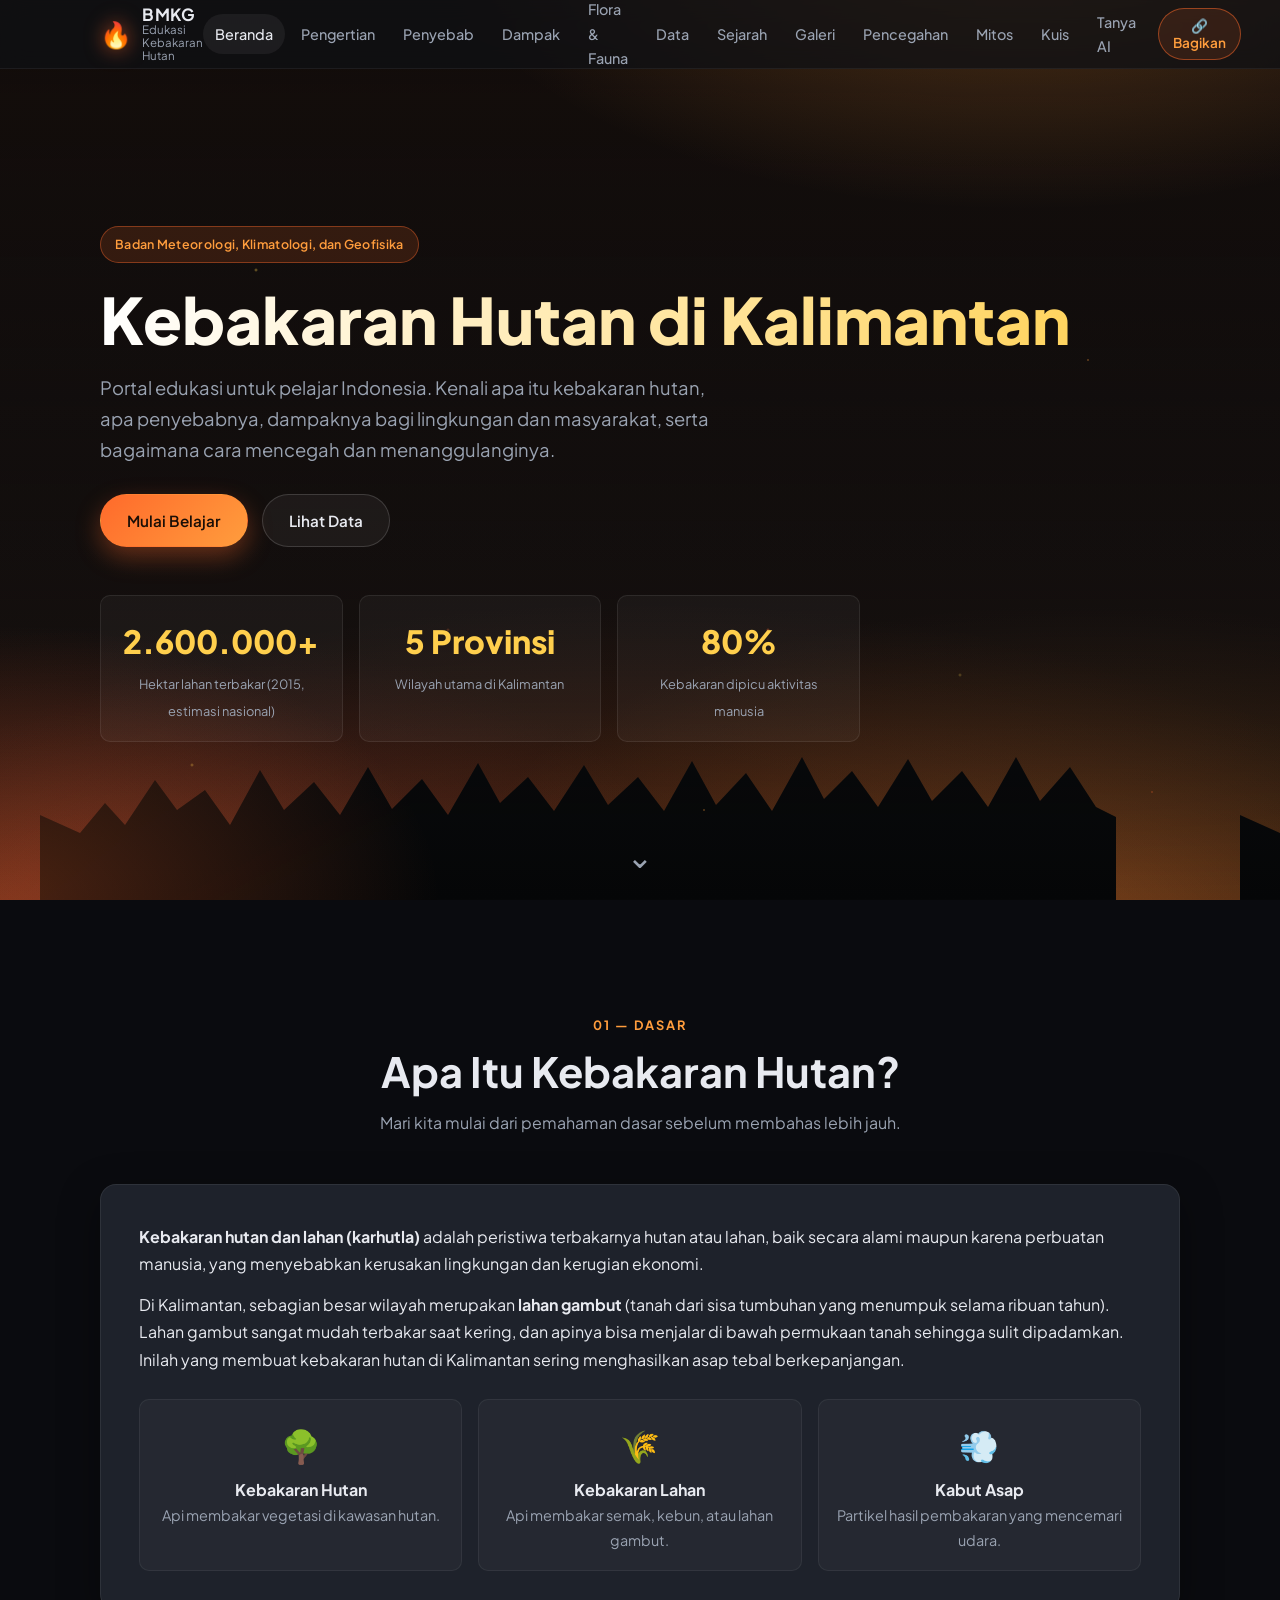
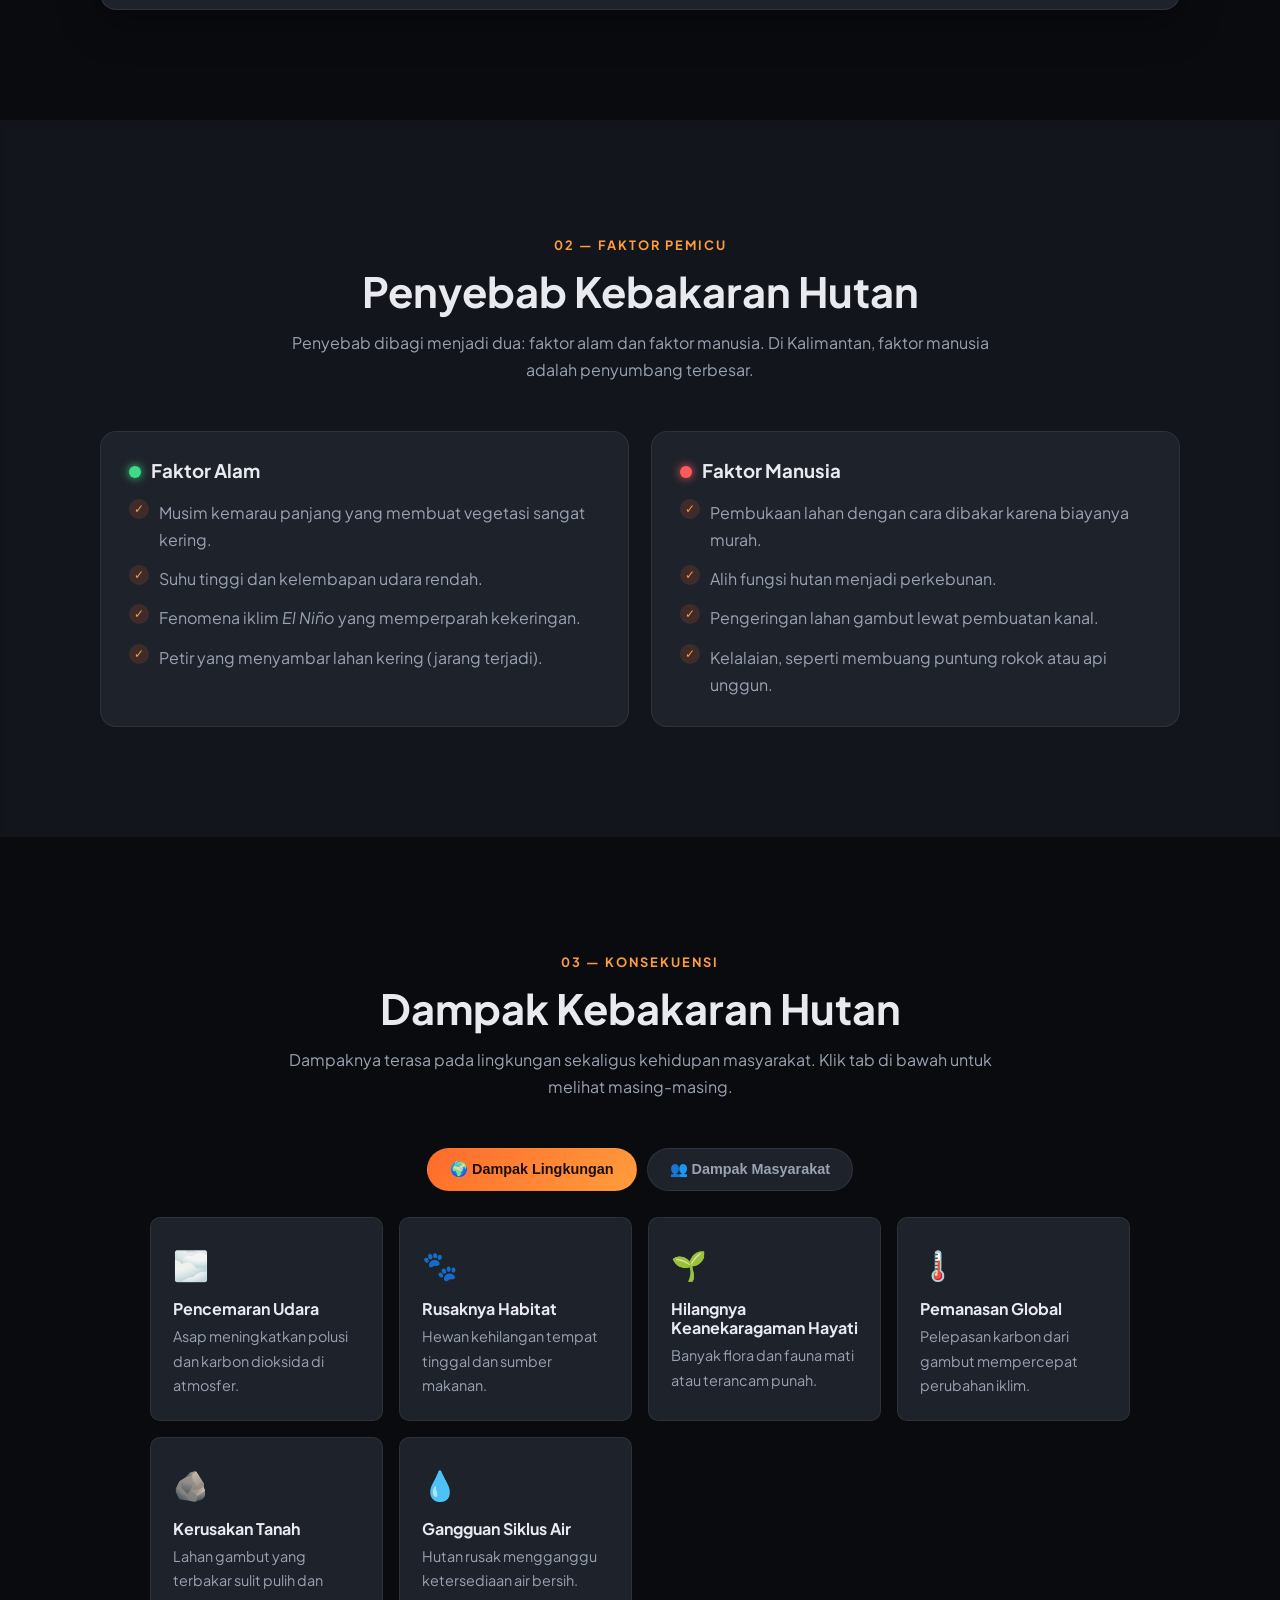
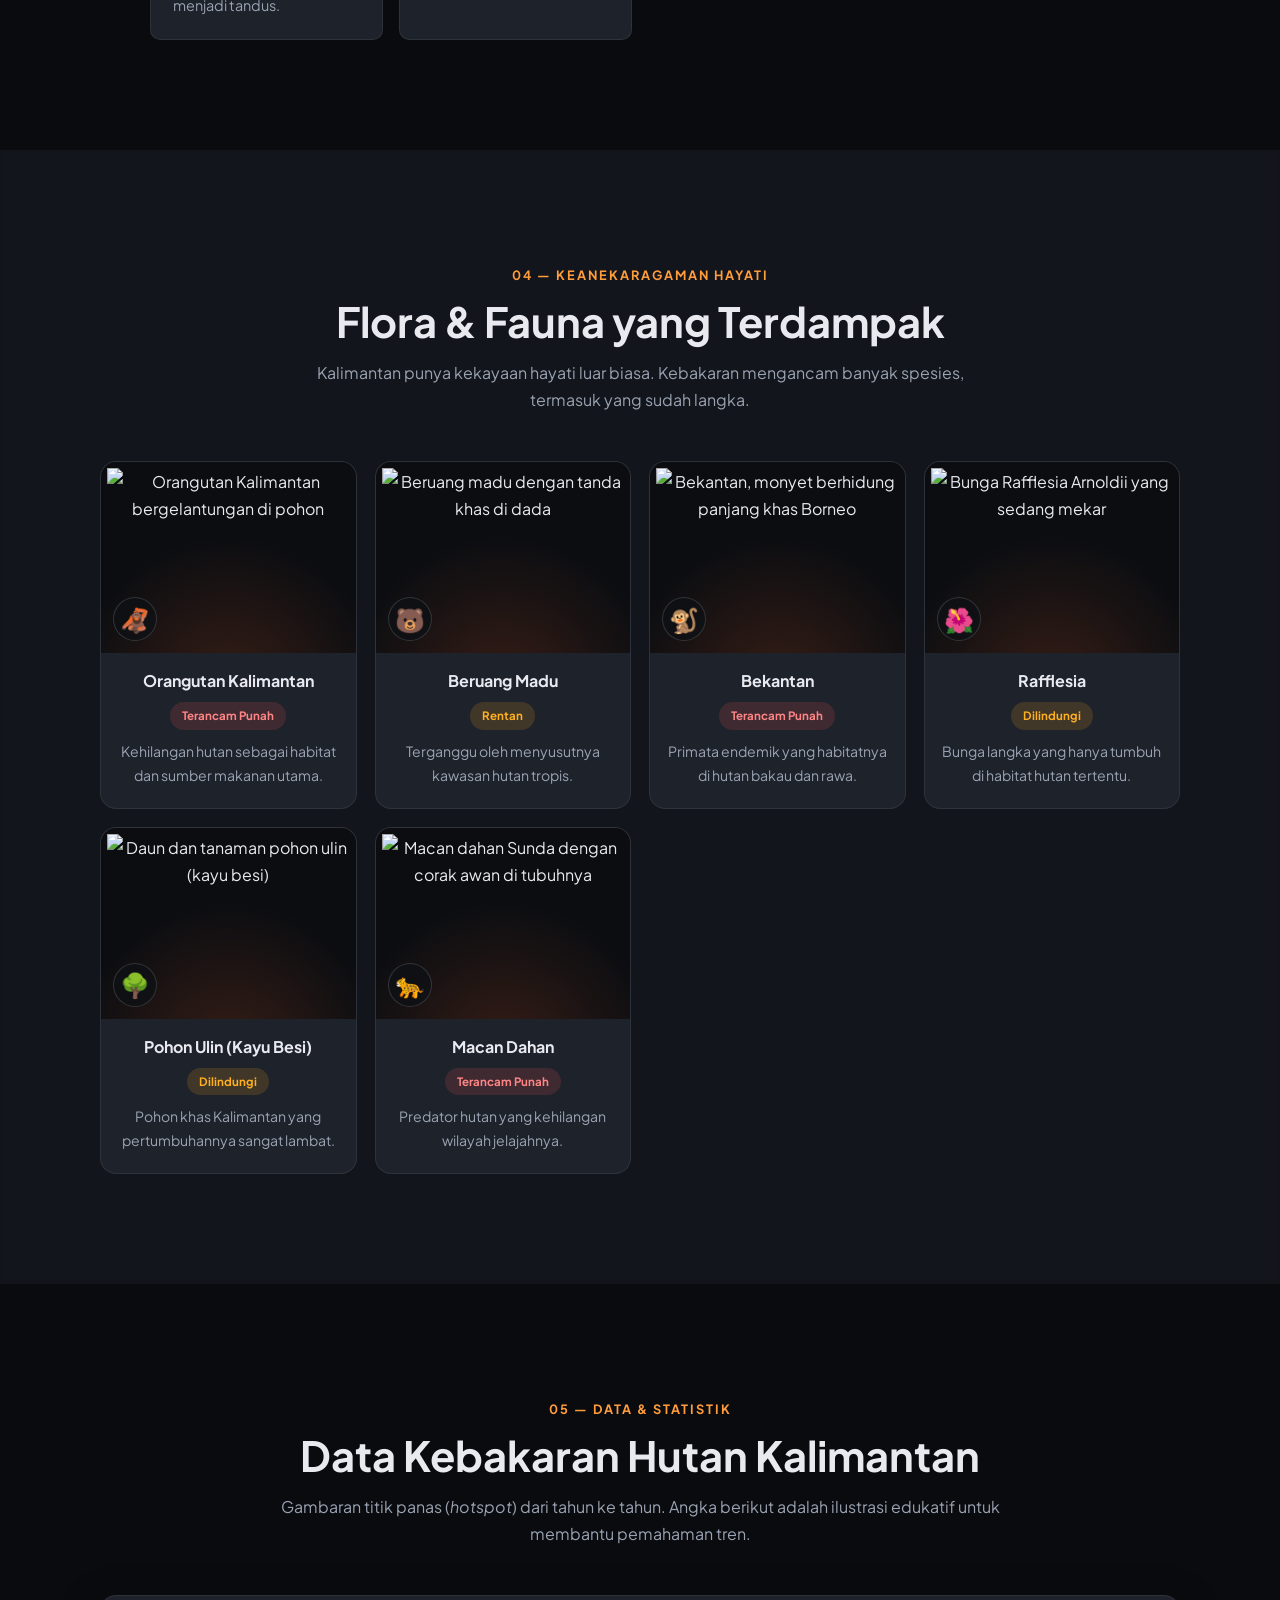
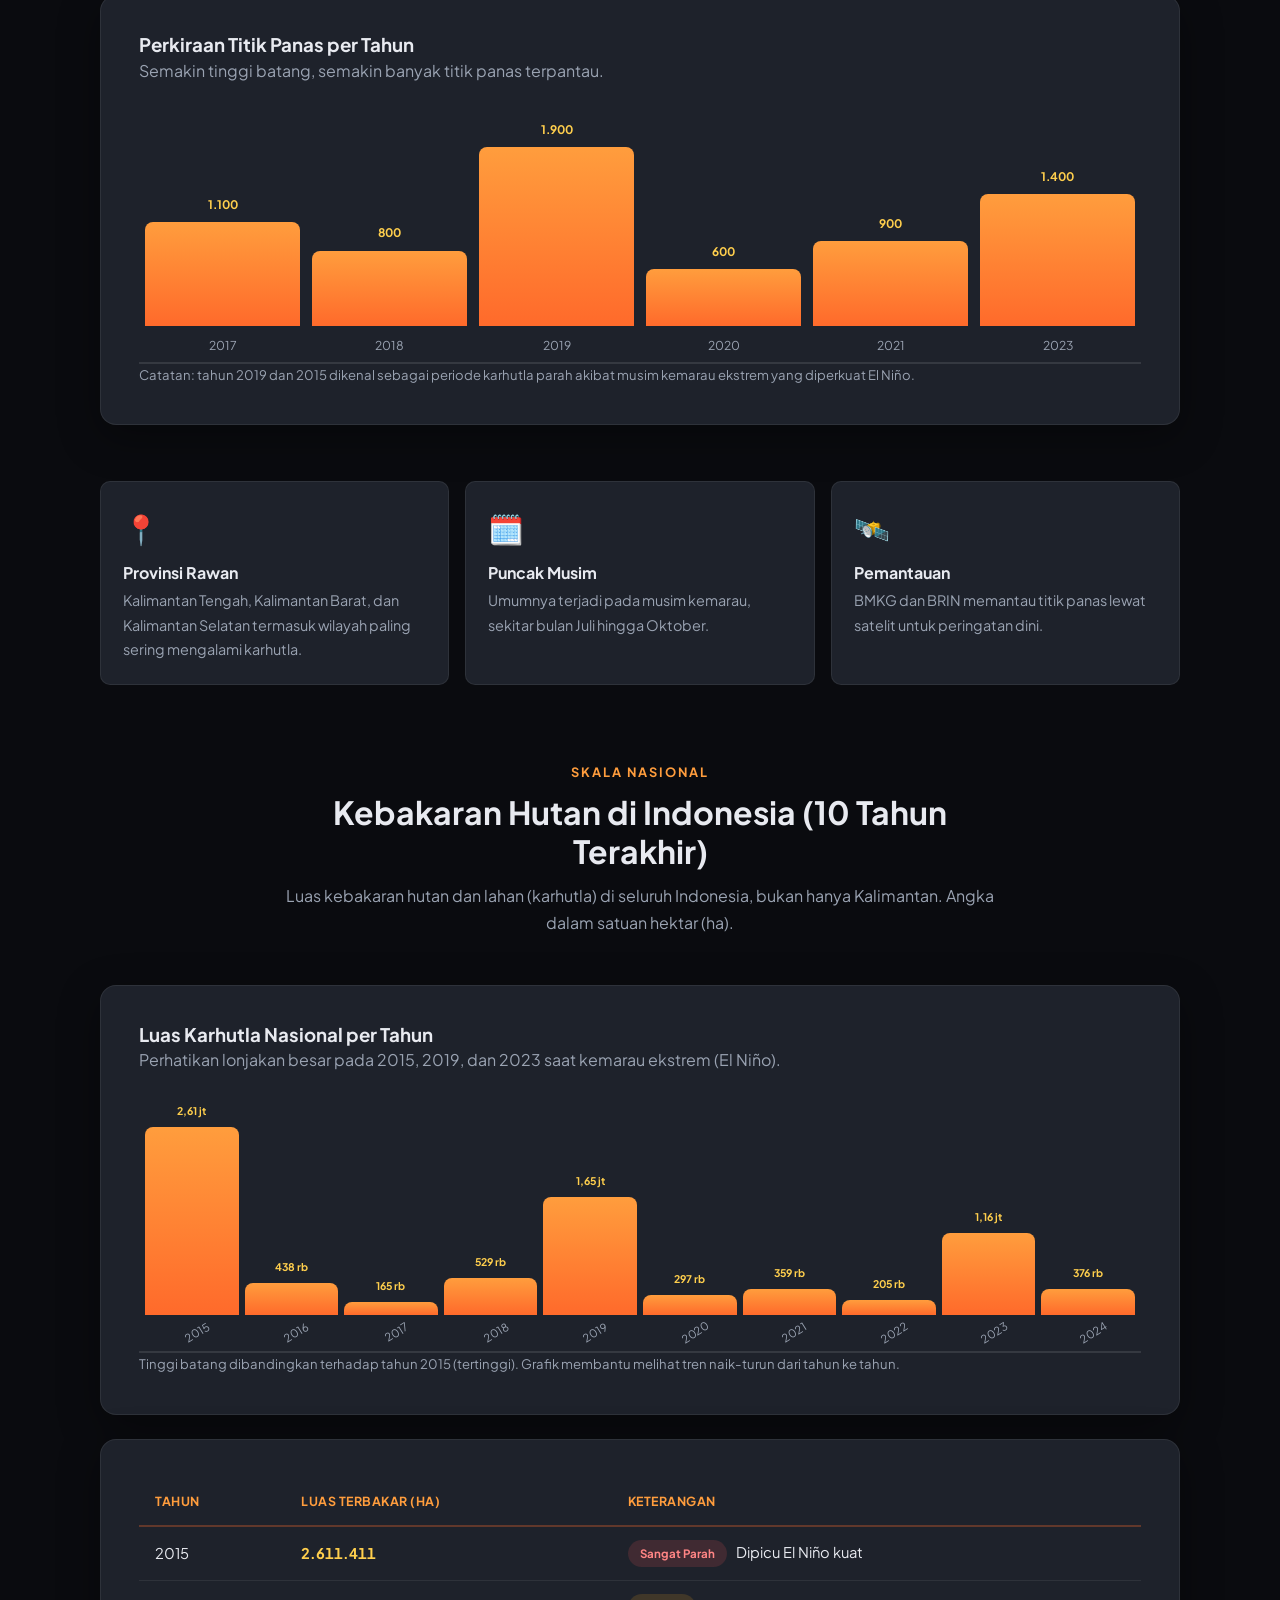
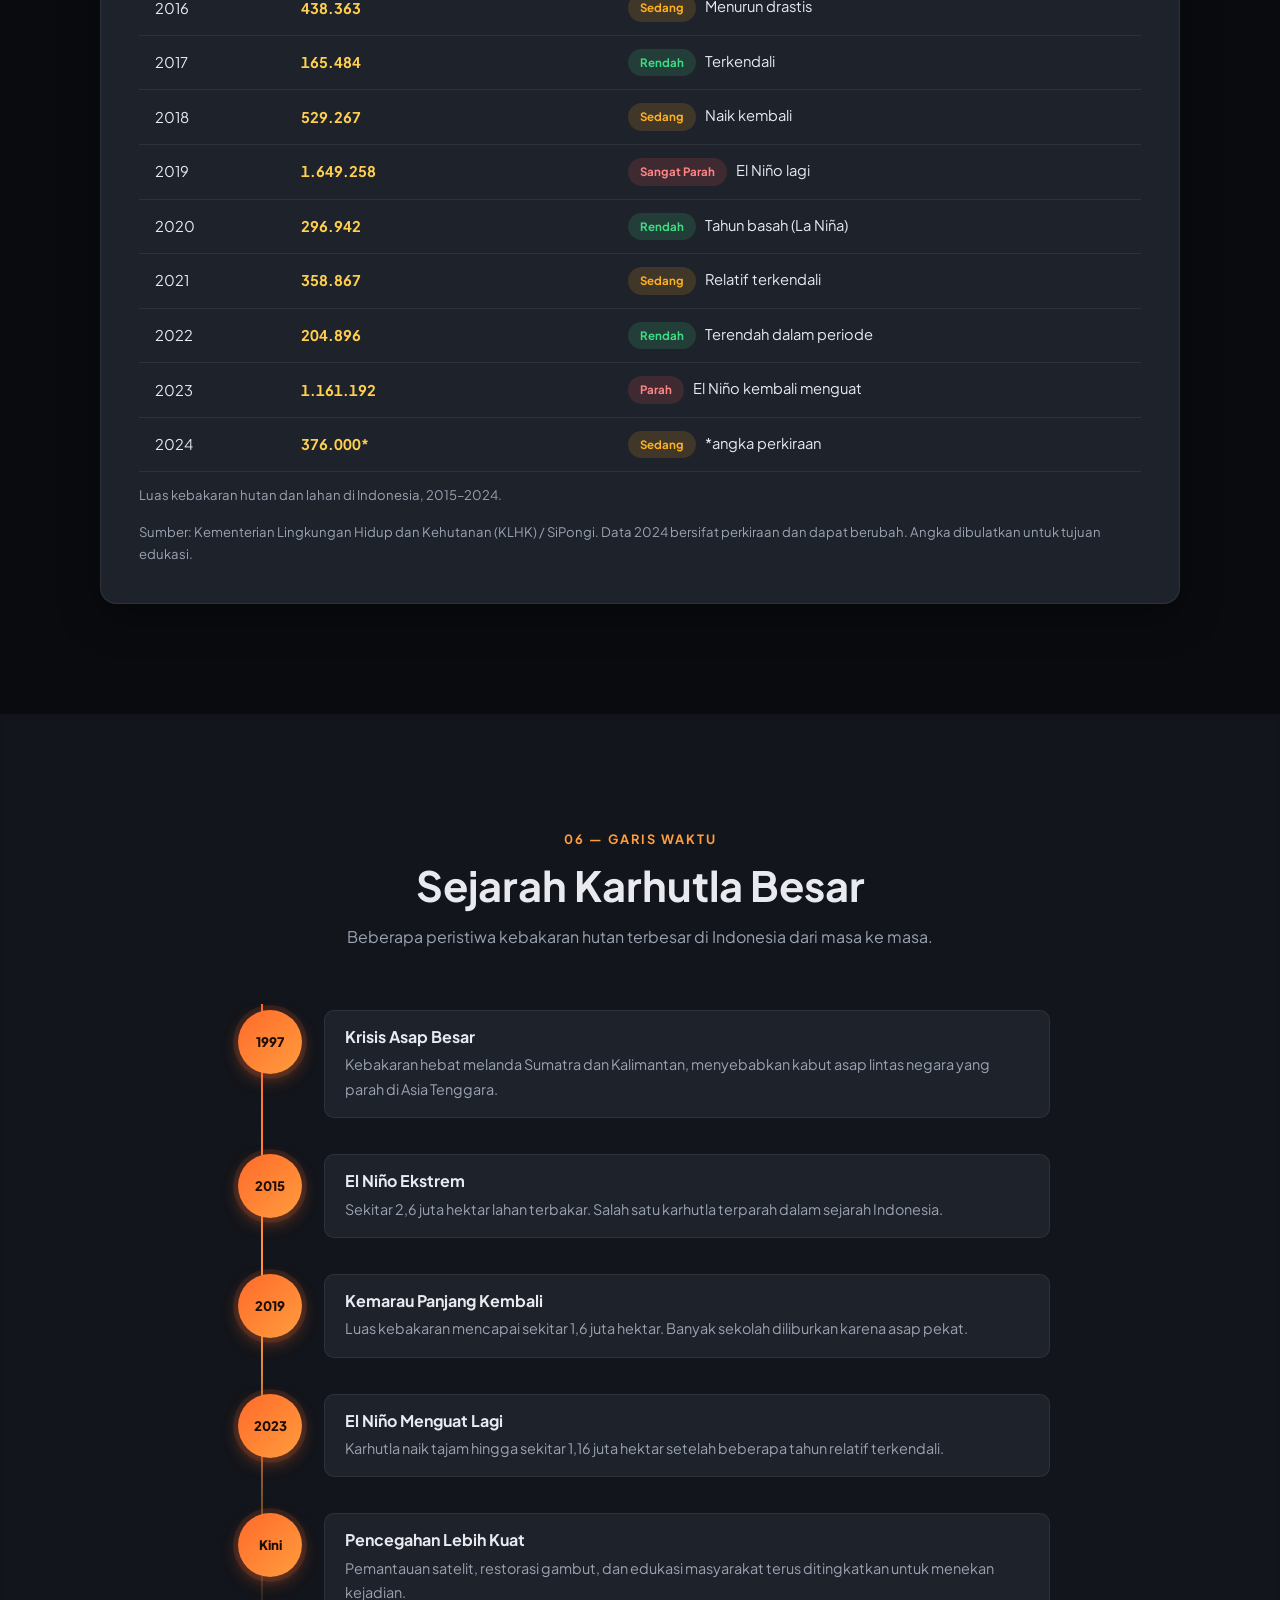
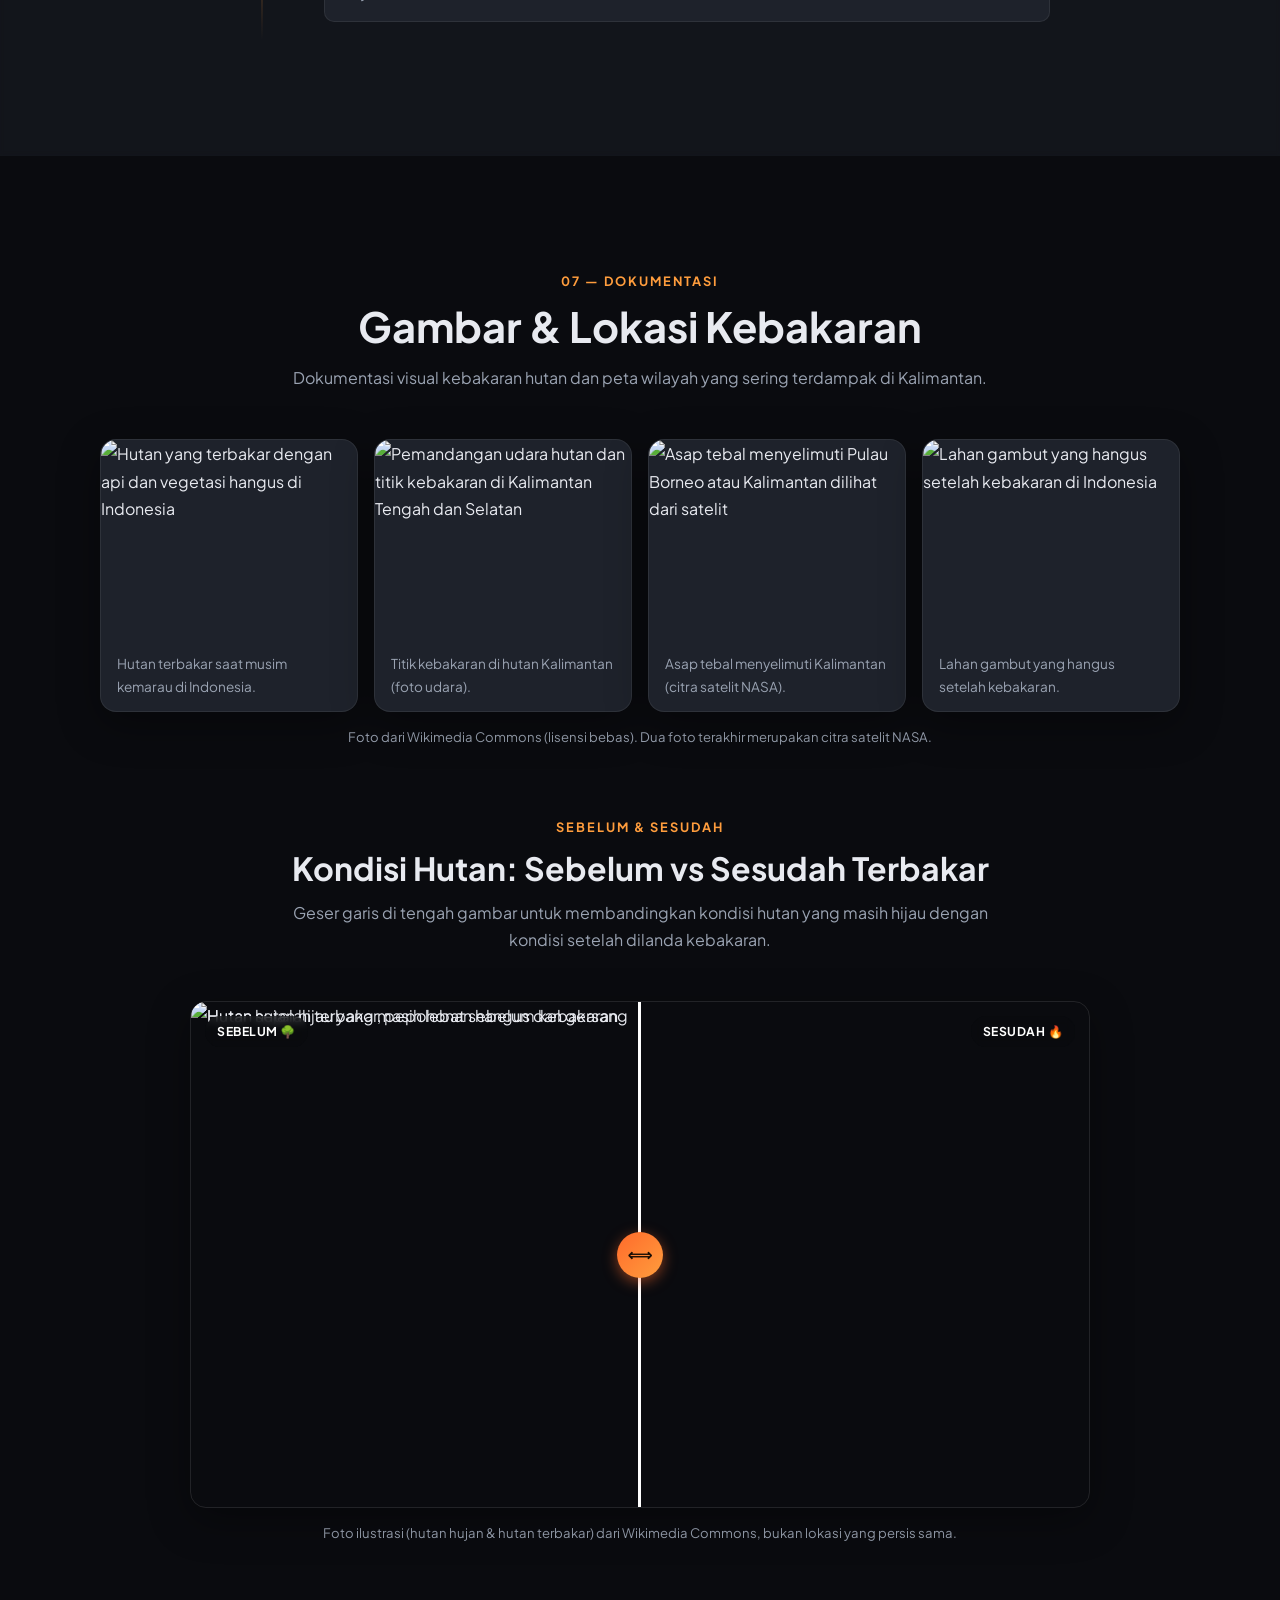
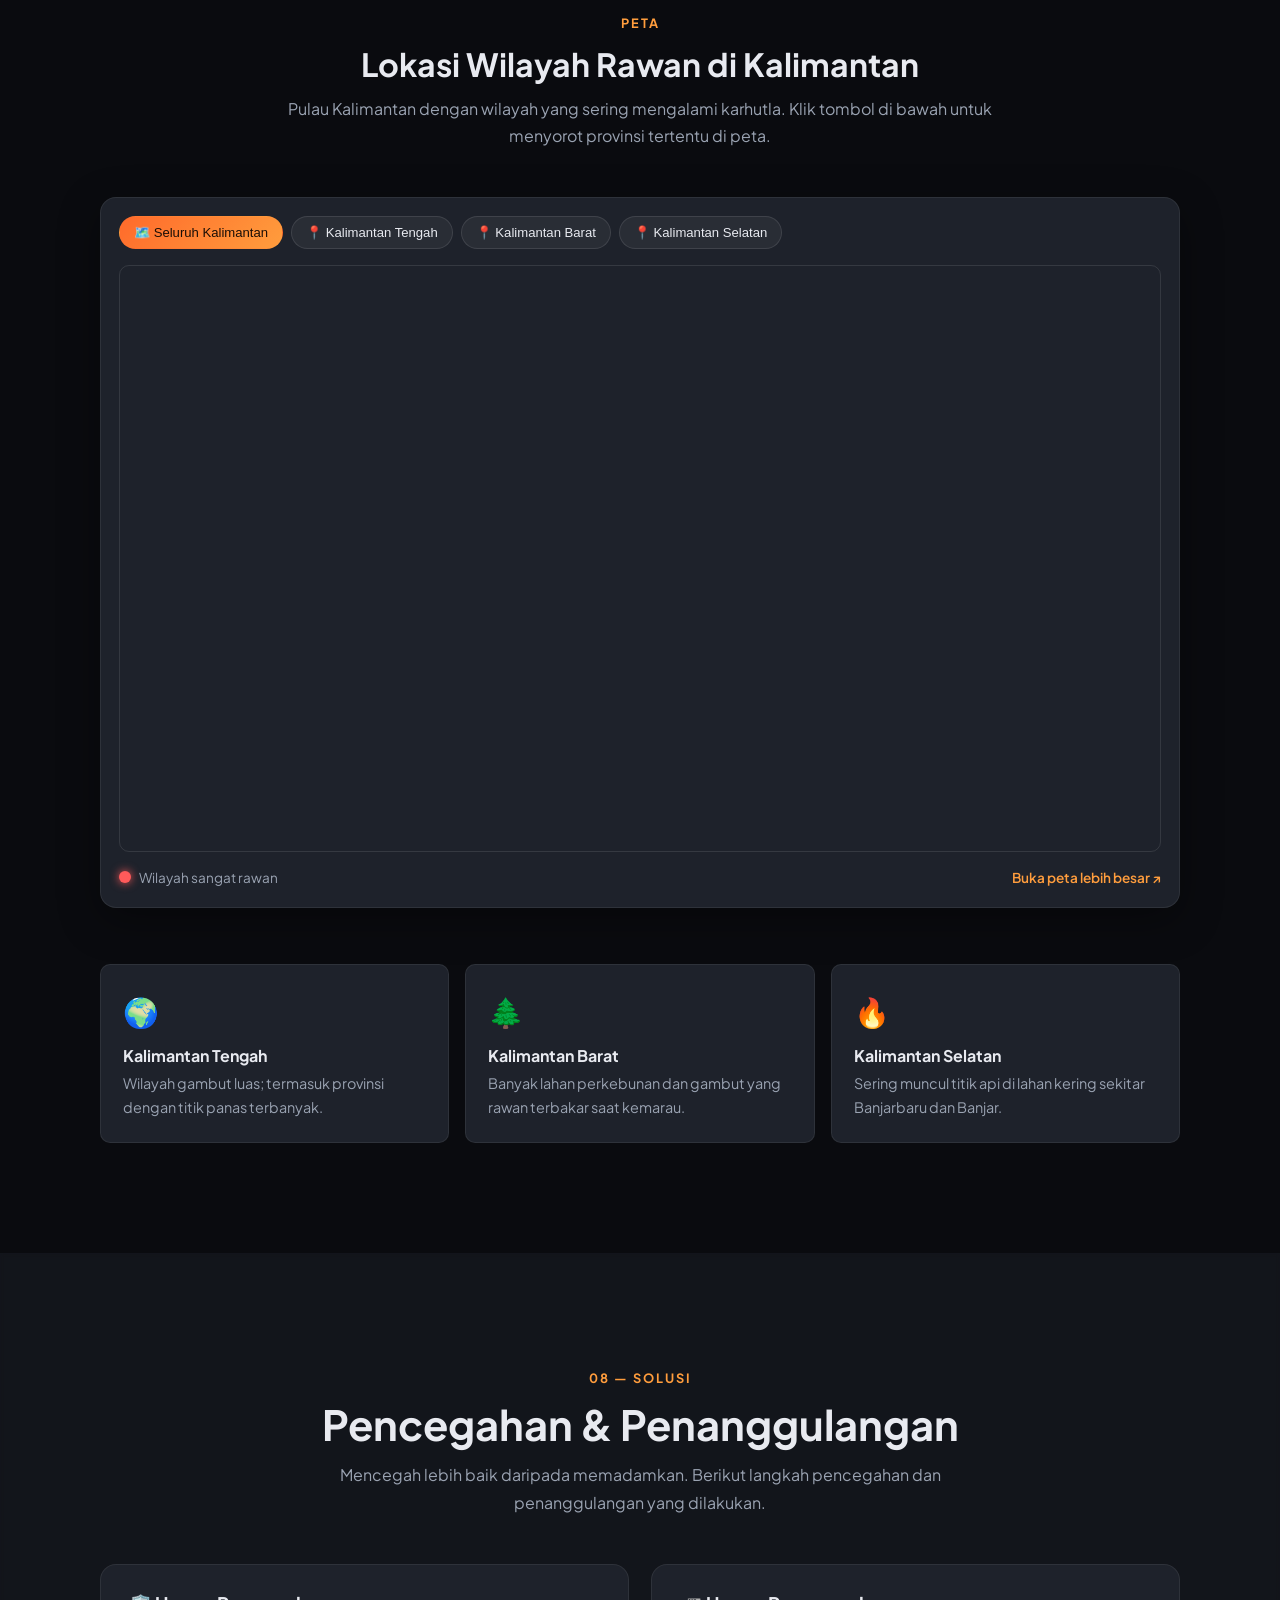
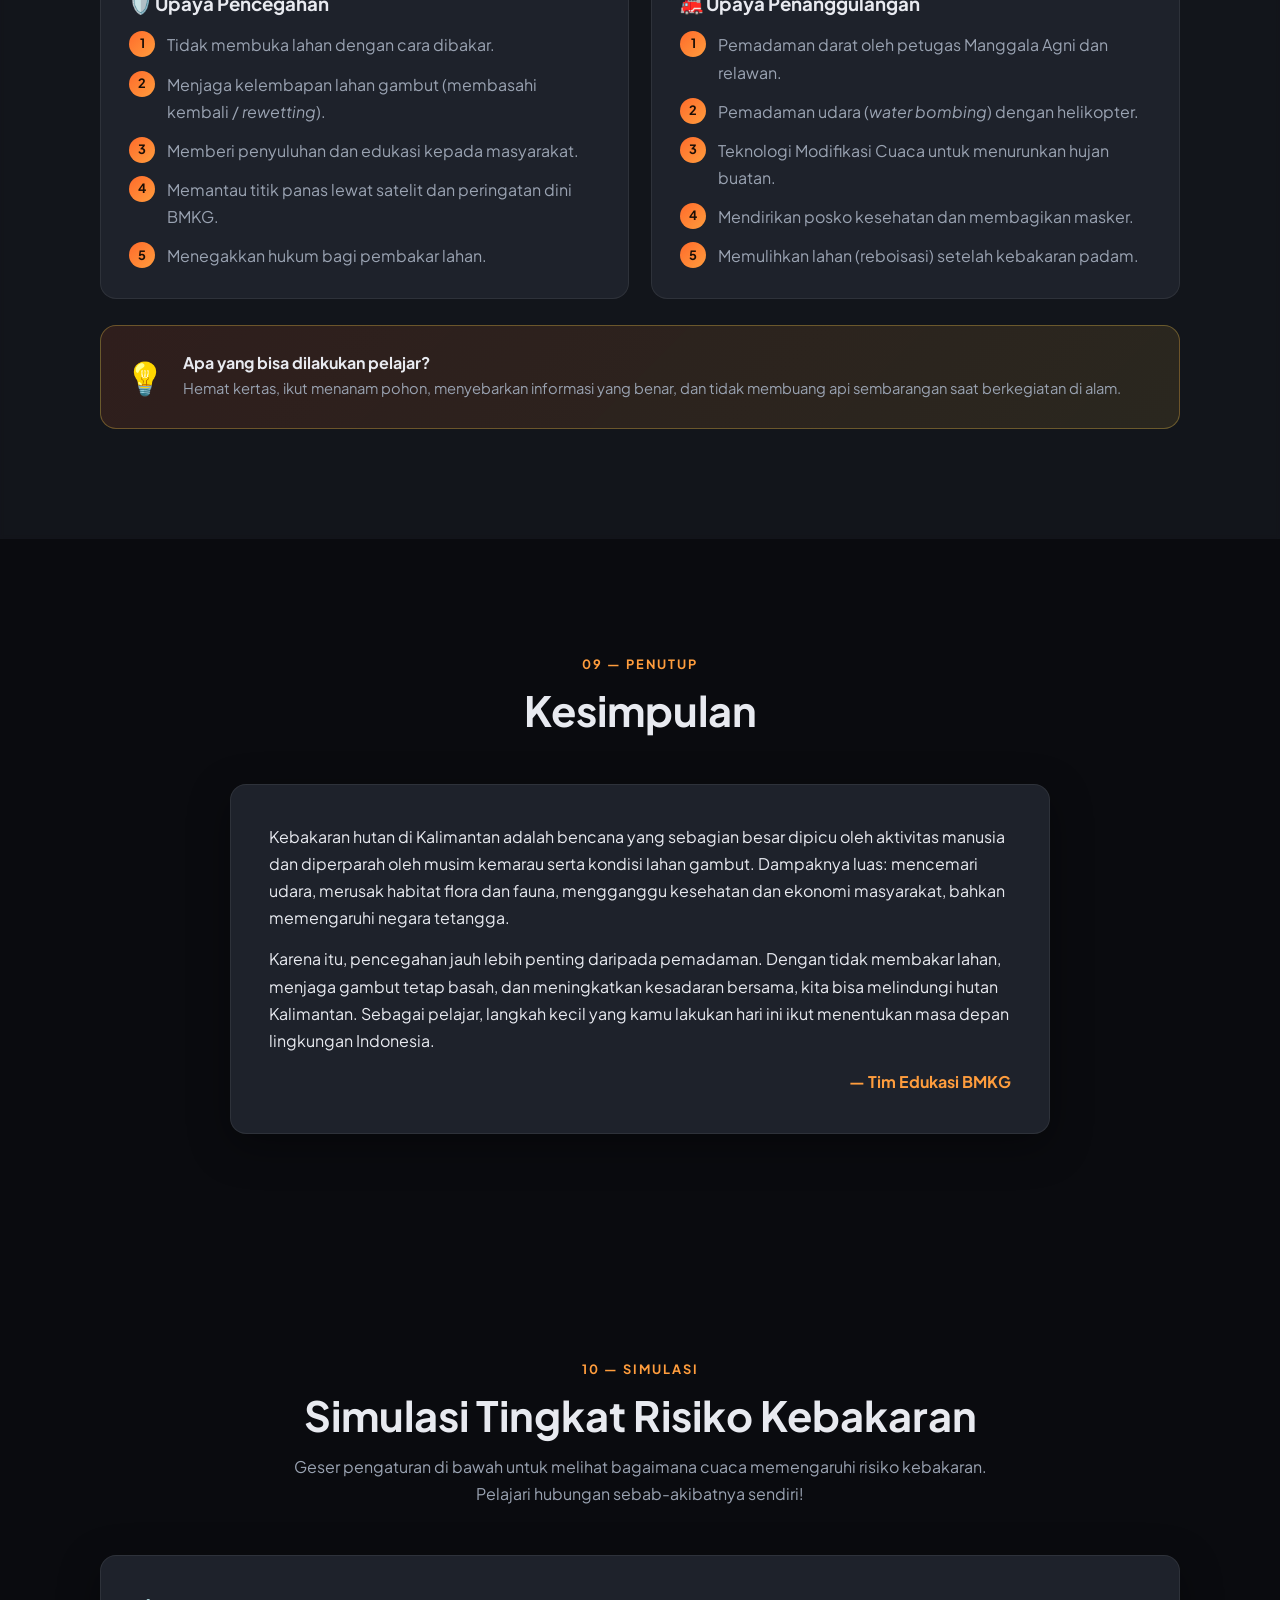
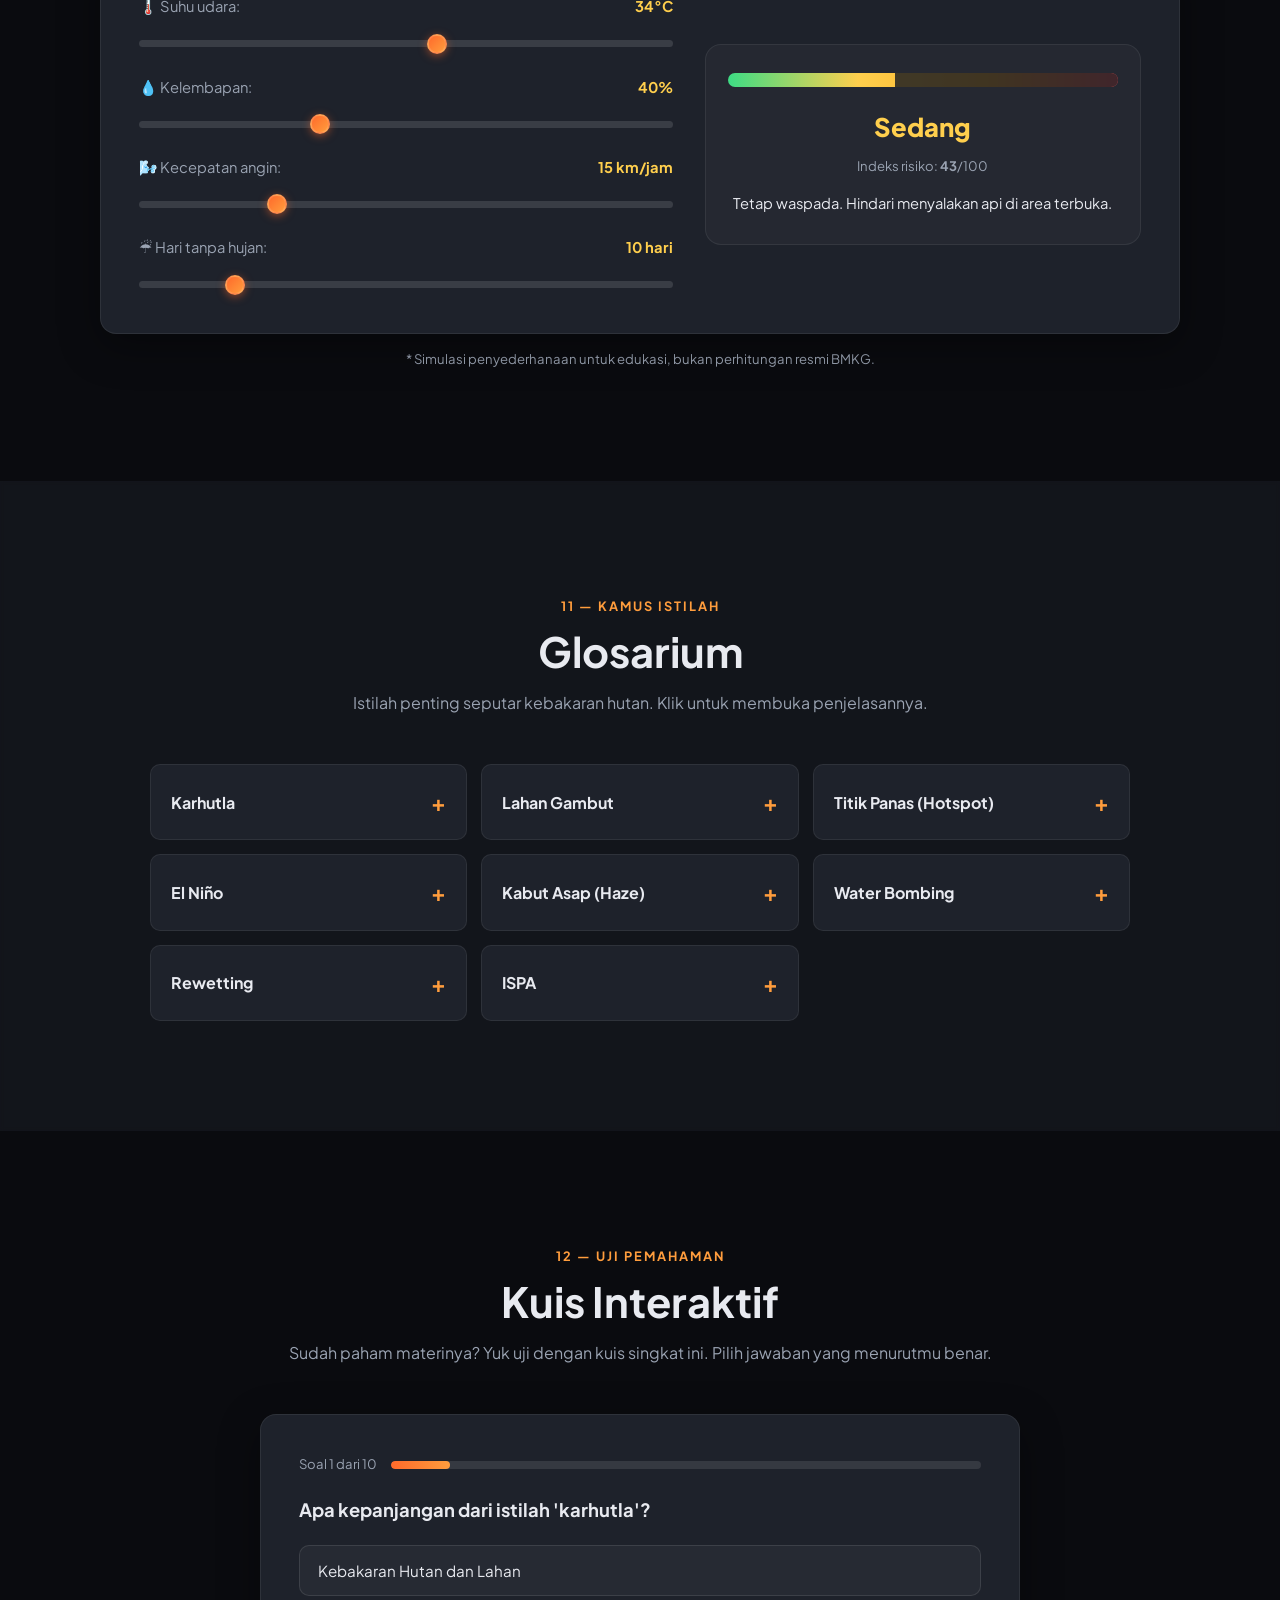
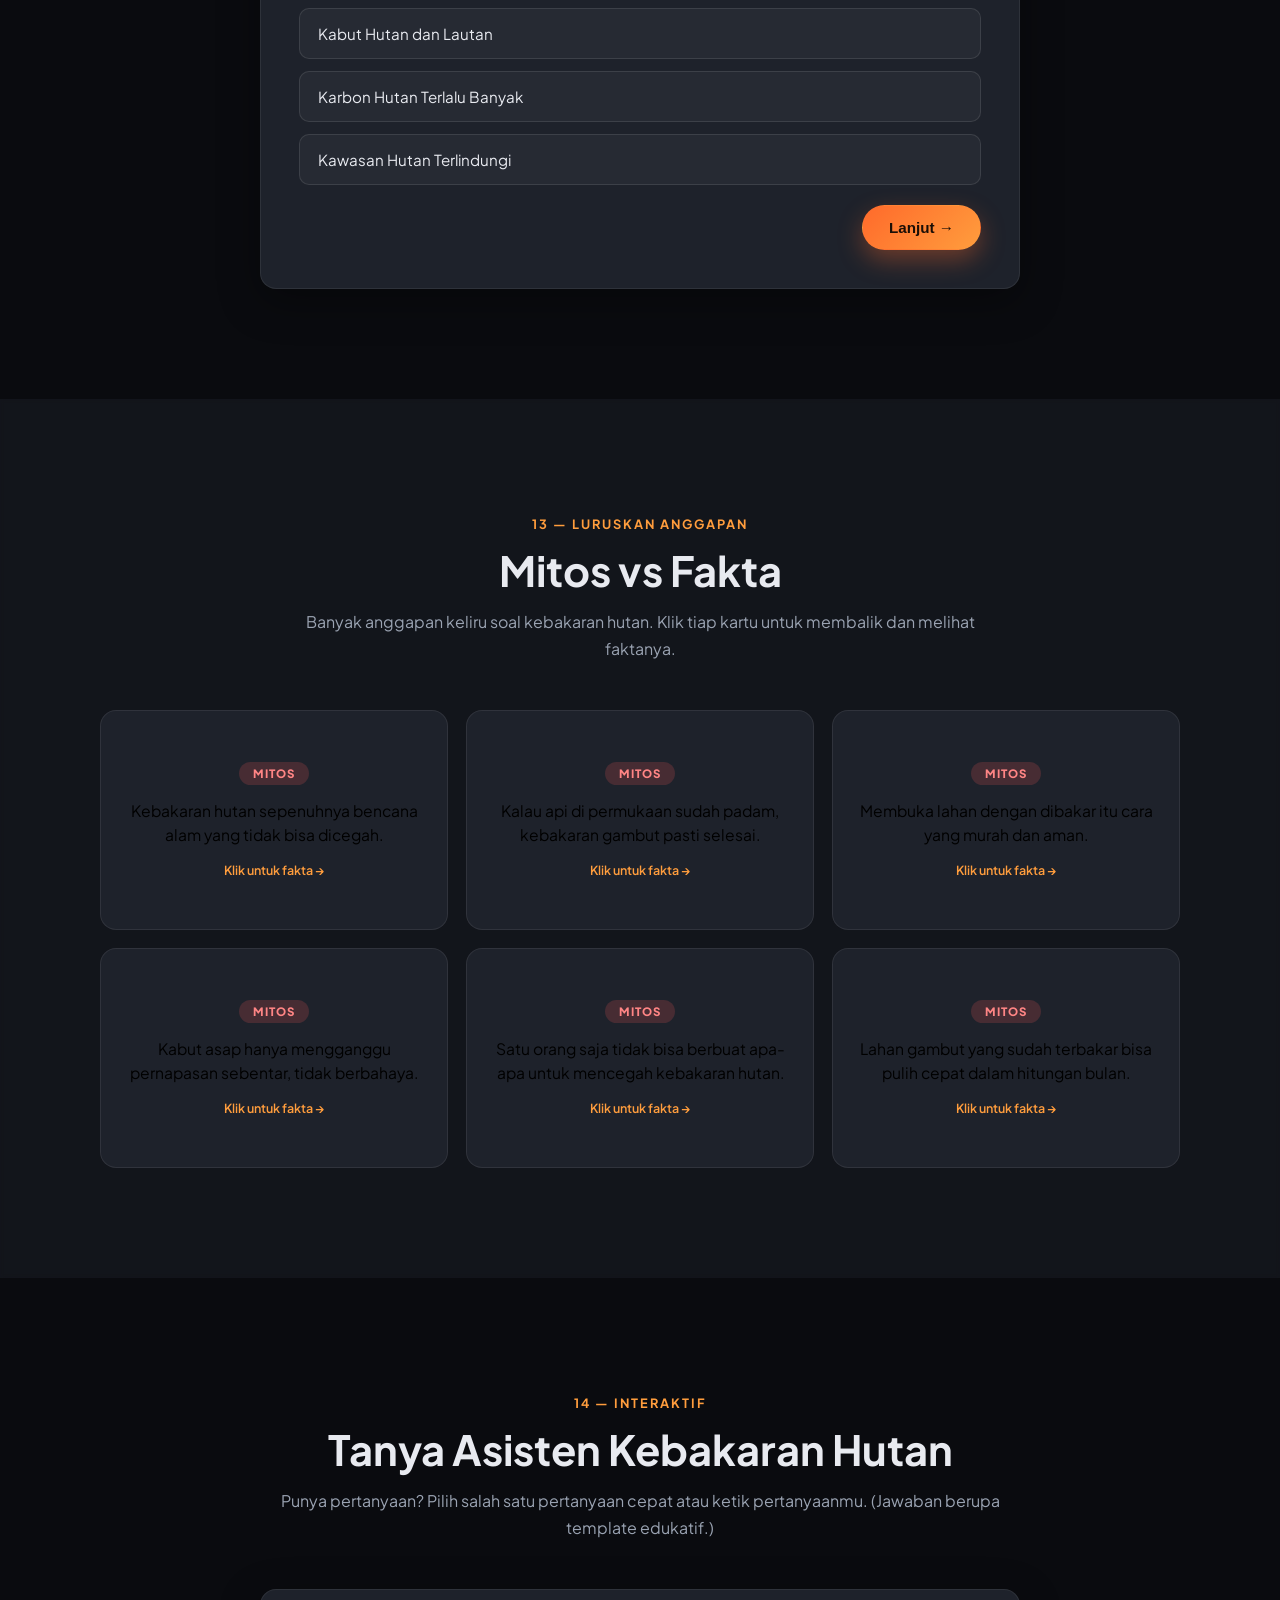
==== index.html @ 8fe0ec94 "fix website" ====
<!DOCTYPE html>
<html lang="id">
<head>
  <meta charset="UTF-8" />
  <meta name="viewport" content="width=device-width, initial-scale=1.0" />
  <meta name="description" content="Website edukasi BMKG tentang kebakaran hutan di Kalimantan untuk pelajar Indonesia. Pelajari pengertian, penyebab, dampak, serta upaya pencegahan dan penanggulangan." />
  <title>Kebakaran Hutan Kalimantan | Edukasi BMKG</title>
  <link rel="preconnect" href="https://fonts.googleapis.com" />
  <link rel="preconnect" href="https://fonts.gstatic.com" crossorigin />
  <link href="https://fonts.googleapis.com/css2?family=Plus+Jakarta+Sans:wght@400;500;600;700;800&display=swap" rel="stylesheet" />
  <link rel="stylesheet" href="style.css" />
</head>
<body>
  <!-- Progress baca -->
  <div class="read-progress" id="readProgress" aria-hidden="true"></div>

  <!-- ===== HEADER / NAVBAR ===== -->
  <header class="navbar" id="navbar">
    <div class="container nav-inner">
      <a href="#beranda" class="brand" aria-label="Beranda">
        <span class="brand-logo" aria-hidden="true">🔥</span>
        <span class="brand-text">
          <strong>BMKG</strong>
          <small>Edukasi Kebakaran Hutan</small>
        </span>
      </a>

      <button class="nav-toggle" id="navToggle" aria-label="Buka menu" aria-expanded="false">
        <span></span><span></span><span></span>
      </button>

      <nav class="nav-links" id="navLinks" aria-label="Navigasi utama">
        <a href="#beranda">Beranda</a>
        <a href="#pengertian">Pengertian</a>
        <a href="#penyebab">Penyebab</a>
        <a href="#dampak">Dampak</a>
        <a href="#flora-fauna">Flora &amp; Fauna</a>
        <a href="#data">Data</a>
        <a href="#sejarah">Sejarah</a>
        <a href="#galeri">Galeri</a>
        <a href="#upaya">Pencegahan</a>
        <a href="#mitos">Mitos</a>
        <a href="#kuis">Kuis</a>
        <a href="#tanya">Tanya AI</a>
        <button class="nav-share" id="shareBtn" type="button" aria-label="Bagikan halaman">🔗 Bagikan</button>
      </nav>
    </div>
  </header>

  <!-- ===== HERO / BERANDA ===== -->
  <section class="hero" id="beranda">
    <div class="hero-overlay"></div>
    <div class="container hero-content">
      <span class="badge">Badan Meteorologi, Klimatologi, dan Geofisika</span>
      <h1>Kebakaran Hutan di Kalimantan</h1>
      <p class="hero-sub">
        Portal edukasi untuk pelajar Indonesia. Kenali apa itu kebakaran hutan,
        apa penyebabnya, dampaknya bagi lingkungan dan masyarakat, serta bagaimana
        cara mencegah dan menanggulanginya.
      </p>
      <div class="hero-actions">
        <a href="#pengertian" class="btn btn-primary">Mulai Belajar</a>
        <a href="#data" class="btn btn-ghost">Lihat Data</a>
      </div>

      <div class="hero-stats" id="heroStats">
        <div class="stat-card">
          <span class="stat-num" data-target="2600000" data-suffix="+">0</span>
          <span class="stat-label">Hektar lahan terbakar (2015, estimasi nasional)</span>
        </div>
        <div class="stat-card">
          <span class="stat-num" data-target="5" data-suffix=" Provinsi">0</span>
          <span class="stat-label">Wilayah utama di Kalimantan</span>
        </div>
        <div class="stat-card">
          <span class="stat-num" data-target="80" data-suffix="%">0</span>
          <span class="stat-label">Kebakaran dipicu aktivitas manusia</span>
        </div>
      </div>
    </div>
    <a href="#pengertian" class="scroll-down" aria-label="Gulir ke bawah">⌄</a>
  </section>

  <main>
    <!-- ===== PENGERTIAN ===== -->
    <section class="section" id="pengertian">
      <div class="container">
        <div class="section-head reveal">
          <span class="eyebrow">01 — Dasar</span>
          <h2>Apa Itu Kebakaran Hutan?</h2>
          <p class="section-lead">
            Mari kita mulai dari pemahaman dasar sebelum membahas lebih jauh.
          </p>
        </div>

        <div class="card reveal">
          <p>
            <strong>Kebakaran hutan dan lahan (karhutla)</strong> adalah peristiwa
            terbakarnya hutan atau lahan, baik secara alami maupun karena perbuatan
            manusia, yang menyebabkan kerusakan lingkungan dan kerugian ekonomi.
          </p>
          <p>
            Di Kalimantan, sebagian besar wilayah merupakan <strong>lahan gambut</strong>
            (tanah dari sisa tumbuhan yang menumpuk selama ribuan tahun). Lahan gambut
            sangat mudah terbakar saat kering, dan apinya bisa menjalar di bawah
            permukaan tanah sehingga sulit dipadamkan. Inilah yang membuat kebakaran
            hutan di Kalimantan sering menghasilkan asap tebal berkepanjangan.
          </p>
          <div class="info-grid">
            <div class="info-item">
              <span class="info-icon">🌳</span>
              <h4>Kebakaran Hutan</h4>
              <p>Api membakar vegetasi di kawasan hutan.</p>
            </div>
            <div class="info-item">
              <span class="info-icon">🌾</span>
              <h4>Kebakaran Lahan</h4>
              <p>Api membakar semak, kebun, atau lahan gambut.</p>
            </div>
            <div class="info-item">
              <span class="info-icon">💨</span>
              <h4>Kabut Asap</h4>
              <p>Partikel hasil pembakaran yang mencemari udara.</p>
            </div>
          </div>
        </div>
      </div>
    </section>

    <!-- ===== PENYEBAB ===== -->
    <section class="section section-alt" id="penyebab">
      <div class="container">
        <div class="section-head reveal">
          <span class="eyebrow">02 — Faktor Pemicu</span>
          <h2>Penyebab Kebakaran Hutan</h2>
          <p class="section-lead">
            Penyebab dibagi menjadi dua: faktor alam dan faktor manusia.
            Di Kalimantan, faktor manusia adalah penyumbang terbesar.
          </p>
        </div>

        <div class="cause-wrap">
          <div class="cause-col reveal">
            <h3><span class="dot dot-nature"></span> Faktor Alam</h3>
            <ul class="check-list">
              <li>Musim kemarau panjang yang membuat vegetasi sangat kering.</li>
              <li>Suhu tinggi dan kelembapan udara rendah.</li>
              <li>Fenomena iklim <em>El Niño</em> yang memperparah kekeringan.</li>
              <li>Petir yang menyambar lahan kering (jarang terjadi).</li>
            </ul>
          </div>
          <div class="cause-col reveal">
            <h3><span class="dot dot-human"></span> Faktor Manusia</h3>
            <ul class="check-list">
              <li>Pembukaan lahan dengan cara dibakar karena biayanya murah.</li>
              <li>Alih fungsi hutan menjadi perkebunan.</li>
              <li>Pengeringan lahan gambut lewat pembuatan kanal.</li>
              <li>Kelalaian, seperti membuang puntung rokok atau api unggun.</li>
            </ul>
          </div>
        </div>
      </div>
    </section>

    <!-- ===== DAMPAK ===== -->
    <section class="section" id="dampak">
      <div class="container">
        <div class="section-head reveal">
          <span class="eyebrow">03 — Konsekuensi</span>
          <h2>Dampak Kebakaran Hutan</h2>
          <p class="section-lead">
            Dampaknya terasa pada lingkungan sekaligus kehidupan masyarakat.
            Klik tab di bawah untuk melihat masing-masing.
          </p>
        </div>

        <div class="tabs reveal">
          <div class="tab-btns" role="tablist">
            <button class="tab-btn active" data-tab="lingkungan" role="tab" aria-selected="true">🌍 Dampak Lingkungan</button>
            <button class="tab-btn" data-tab="masyarakat" role="tab" aria-selected="false">👥 Dampak Masyarakat</button>
          </div>

          <div class="tab-panel active" id="tab-lingkungan" role="tabpanel">
            <div class="impact-grid">
              <div class="impact-card">
                <span class="impact-icon">🌫️</span>
                <h4>Pencemaran Udara</h4>
                <p>Asap meningkatkan polusi dan karbon dioksida di atmosfer.</p>
              </div>
              <div class="impact-card">
                <span class="impact-icon">🐾</span>
                <h4>Rusaknya Habitat</h4>
                <p>Hewan kehilangan tempat tinggal dan sumber makanan.</p>
              </div>
              <div class="impact-card">
                <span class="impact-icon">🌱</span>
                <h4>Hilangnya Keanekaragaman Hayati</h4>
                <p>Banyak flora dan fauna mati atau terancam punah.</p>
              </div>
              <div class="impact-card">
                <span class="impact-icon">🌡️</span>
                <h4>Pemanasan Global</h4>
                <p>Pelepasan karbon dari gambut mempercepat perubahan iklim.</p>
              </div>
              <div class="impact-card">
                <span class="impact-icon">🪨</span>
                <h4>Kerusakan Tanah</h4>
                <p>Lahan gambut yang terbakar sulit pulih dan menjadi tandus.</p>
              </div>
              <div class="impact-card">
                <span class="impact-icon">💧</span>
                <h4>Gangguan Siklus Air</h4>
                <p>Hutan rusak mengganggu ketersediaan air bersih.</p>
              </div>
            </div>
          </div>

          <div class="tab-panel" id="tab-masyarakat" role="tabpanel" hidden>
            <div class="impact-grid">
              <div class="impact-card">
                <span class="impact-icon">🫁</span>
                <h4>Gangguan Kesehatan</h4>
                <p>ISPA, iritasi mata, dan sesak napas akibat kabut asap.</p>
              </div>
              <div class="impact-card">
                <span class="impact-icon">🏫</span>
                <h4>Sekolah Diliburkan</h4>
                <p>Kegiatan belajar terganggu saat asap pekat melanda.</p>
              </div>
              <div class="impact-card">
                <span class="impact-icon">✈️</span>
                <h4>Transportasi Terhambat</h4>
                <p>Jarak pandang rendah membuat penerbangan dibatalkan.</p>
              </div>
              <div class="impact-card">
                <span class="impact-icon">💰</span>
                <h4>Kerugian Ekonomi</h4>
                <p>Aktivitas usaha, pertanian, dan pariwisata menurun.</p>
              </div>
              <div class="impact-card">
                <span class="impact-icon">🌍</span>
                <h4>Dampak Lintas Negara</h4>
                <p>Asap bisa menyebar hingga negara tetangga.</p>
              </div>
              <div class="impact-card">
                <span class="impact-icon">🧑‍🤝‍🧑</span>
                <h4>Pengungsian</h4>
                <p>Sebagian warga terpaksa mengungsi dari daerah terdampak.</p>
              </div>
            </div>
          </div>
        </div>
      </div>
    </section>

    <!-- ===== FLORA & FAUNA ===== -->
    <section class="section section-alt" id="flora-fauna">
      <div class="container">
        <div class="section-head reveal">
          <span class="eyebrow">04 — Keanekaragaman Hayati</span>
          <h2>Flora &amp; Fauna yang Terdampak</h2>
          <p class="section-lead">
            Kalimantan punya kekayaan hayati luar biasa. Kebakaran mengancam
            banyak spesies, termasuk yang sudah langka.
          </p>
        </div>

        <div class="biodiv-grid">
          <article class="biodiv-card reveal">
            <div class="biodiv-photo">
              <img src="https://commons.wikimedia.org/wiki/Special:FilePath/Orang_Utan,_Semenggok_Forest_Reserve,_Sarawak,_Borneo,_Malaysia.JPG?width=500"
                   alt="Orangutan Kalimantan bergelantungan di pohon" loading="lazy" width="500" height="330" />
              <span class="biodiv-emoji" aria-hidden="true">🦧</span>
            </div>
            <h4>Orangutan Kalimantan</h4>
            <span class="status status-danger">Terancam Punah</span>
            <p>Kehilangan hutan sebagai habitat dan sumber makanan utama.</p>
          </article>
          <article class="biodiv-card reveal">
            <div class="biodiv-photo">
              <img src="https://commons.wikimedia.org/wiki/Special:FilePath/Sun_bear_(Helarctos_malayanus).jpg?width=500"
                   alt="Beruang madu dengan tanda khas di dada" loading="lazy" width="500" height="330" />
              <span class="biodiv-emoji" aria-hidden="true">🐻</span>
            </div>
            <h4>Beruang Madu</h4>
            <span class="status status-warn">Rentan</span>
            <p>Terganggu oleh menyusutnya kawasan hutan tropis.</p>
          </article>
          <article class="biodiv-card reveal">
            <div class="biodiv-photo">
              <img src="https://commons.wikimedia.org/wiki/Special:FilePath/Proboscis_Monkey_in_Borneo.jpg?width=500"
                   alt="Bekantan, monyet berhidung panjang khas Borneo" loading="lazy" width="500" height="330" />
              <span class="biodiv-emoji" aria-hidden="true">🐒</span>
            </div>
            <h4>Bekantan</h4>
            <span class="status status-danger">Terancam Punah</span>
            <p>Primata endemik yang habitatnya di hutan bakau dan rawa.</p>
          </article>
          <article class="biodiv-card reveal">
            <div class="biodiv-photo">
              <img src="https://commons.wikimedia.org/wiki/Special:FilePath/Rafflesia_Arnoldii_Batang_Palupuah_Indonesia.jpg?width=500"
                   alt="Bunga Rafflesia Arnoldii yang sedang mekar" loading="lazy" width="500" height="330" />
              <span class="biodiv-emoji" aria-hidden="true">🌺</span>
            </div>
            <h4>Rafflesia</h4>
            <span class="status status-warn">Dilindungi</span>
            <p>Bunga langka yang hanya tumbuh di habitat hutan tertentu.</p>
          </article>
          <article class="biodiv-card reveal">
            <div class="biodiv-photo">
              <img src="https://commons.wikimedia.org/wiki/Special:FilePath/Eusideroxylon_zwageri_plant,_April_2023.jpg?width=500"
                   alt="Daun dan tanaman pohon ulin (kayu besi)" loading="lazy" width="500" height="330" />
              <span class="biodiv-emoji" aria-hidden="true">🌳</span>
            </div>
            <h4>Pohon Ulin (Kayu Besi)</h4>
            <span class="status status-warn">Dilindungi</span>
            <p>Pohon khas Kalimantan yang pertumbuhannya sangat lambat.</p>
          </article>
          <article class="biodiv-card reveal">
            <div class="biodiv-photo">
              <img src="https://commons.wikimedia.org/wiki/Special:FilePath/RER_Sunda_clouded_leopard_(Neofelis_diardi).jpg?width=500"
                   alt="Macan dahan Sunda dengan corak awan di tubuhnya" loading="lazy" width="500" height="330" />
              <span class="biodiv-emoji" aria-hidden="true">🐆</span>
            </div>
            <h4>Macan Dahan</h4>
            <span class="status status-danger">Terancam Punah</span>
            <p>Predator hutan yang kehilangan wilayah jelajahnya.</p>
          </article>
        </div>
      </div>
    </section>

    <!-- ===== DATA ===== -->
    <section class="section" id="data">
      <div class="container">
        <div class="section-head reveal">
          <span class="eyebrow">05 — Data &amp; Statistik</span>
          <h2>Data Kebakaran Hutan Kalimantan</h2>
          <p class="section-lead">
            Gambaran titik panas (<em>hotspot</em>) dari tahun ke tahun. Angka
            berikut adalah ilustrasi edukatif untuk membantu pemahaman tren.
          </p>
        </div>

        <div class="card reveal">
          <div class="chart-head">
            <h3>Perkiraan Titik Panas per Tahun</h3>
            <p class="muted">Semakin tinggi batang, semakin banyak titik panas terpantau.</p>
          </div>
          <div class="chart" id="chart" aria-hidden="true">
            <div class="bar" style="--val: 55%"><span class="bar-val">1.100</span><span class="bar-year">2017</span></div>
            <div class="bar" style="--val: 40%"><span class="bar-val">800</span><span class="bar-year">2018</span></div>
            <div class="bar" style="--val: 95%"><span class="bar-val">1.900</span><span class="bar-year">2019</span></div>
            <div class="bar" style="--val: 30%"><span class="bar-val">600</span><span class="bar-year">2020</span></div>
            <div class="bar" style="--val: 45%"><span class="bar-val">900</span><span class="bar-year">2021</span></div>
            <div class="bar" style="--val: 70%"><span class="bar-val">1.400</span><span class="bar-year">2023</span></div>
          </div>
          <p class="muted small">
            Catatan: tahun 2019 dan 2015 dikenal sebagai periode karhutla parah
            akibat musim kemarau ekstrem yang diperkuat El Niño.
          </p>
        </div>

        <div class="data-cards reveal">
          <div class="data-card">
            <span class="data-icon">📍</span>
            <h4>Provinsi Rawan</h4>
            <p>Kalimantan Tengah, Kalimantan Barat, dan Kalimantan Selatan termasuk wilayah paling sering mengalami karhutla.</p>
          </div>
          <div class="data-card">
            <span class="data-icon">🗓️</span>
            <h4>Puncak Musim</h4>
            <p>Umumnya terjadi pada musim kemarau, sekitar bulan Juli hingga Oktober.</p>
          </div>
          <div class="data-card">
            <span class="data-icon">🛰️</span>
            <h4>Pemantauan</h4>
            <p>BMKG dan BRIN memantau titik panas lewat satelit untuk peringatan dini.</p>
          </div>
        </div>

        <!-- ===== KARHUTLA INDONESIA 10 TAHUN TERAKHIR ===== -->
        <div class="section-head reveal" style="margin-top:72px">
          <span class="eyebrow">Skala Nasional</span>
          <h3 style="font-size:clamp(1.4rem,3.5vw,2rem)">Kebakaran Hutan di Indonesia (10 Tahun Terakhir)</h3>
          <p class="section-lead">
            Luas kebakaran hutan dan lahan (karhutla) di seluruh Indonesia, bukan
            hanya Kalimantan. Angka dalam satuan hektar (ha).
          </p>
        </div>

        <div class="card reveal">
          <div class="chart-head">
            <h3>Luas Karhutla Nasional per Tahun</h3>
            <p class="muted">Perhatikan lonjakan besar pada 2015, 2019, dan 2023 saat kemarau ekstrem (El Niño).</p>
          </div>
          <div class="chart" id="chartNasional" aria-hidden="true">
            <div class="bar" style="--val: 100%"><span class="bar-val">2,61 jt</span><span class="bar-year">2015</span></div>
            <div class="bar" style="--val: 17%"><span class="bar-val">438 rb</span><span class="bar-year">2016</span></div>
            <div class="bar" style="--val: 7%"><span class="bar-val">165 rb</span><span class="bar-year">2017</span></div>
            <div class="bar" style="--val: 20%"><span class="bar-val">529 rb</span><span class="bar-year">2018</span></div>
            <div class="bar" style="--val: 63%"><span class="bar-val">1,65 jt</span><span class="bar-year">2019</span></div>
            <div class="bar" style="--val: 11%"><span class="bar-val">297 rb</span><span class="bar-year">2020</span></div>
            <div class="bar" style="--val: 14%"><span class="bar-val">359 rb</span><span class="bar-year">2021</span></div>
            <div class="bar" style="--val: 8%"><span class="bar-val">205 rb</span><span class="bar-year">2022</span></div>
            <div class="bar" style="--val: 44%"><span class="bar-val">1,16 jt</span><span class="bar-year">2023</span></div>
            <div class="bar" style="--val: 14%"><span class="bar-val">376 rb</span><span class="bar-year">2024</span></div>
          </div>
          <p class="muted small">
            Tinggi batang dibandingkan terhadap tahun 2015 (tertinggi). Grafik membantu
            melihat tren naik-turun dari tahun ke tahun.
          </p>
        </div>

        <div class="card reveal" style="margin-top:24px">
          <div class="table-wrap">
            <table class="data-table">
              <caption class="muted small">Luas kebakaran hutan dan lahan di Indonesia, 2015–2024.</caption>
              <thead>
                <tr>
                  <th scope="col">Tahun</th>
                  <th scope="col">Luas Terbakar (ha)</th>
                  <th scope="col">Keterangan</th>
                </tr>
              </thead>
              <tbody>
                <tr><td>2015</td><td>2.611.411</td><td><span class="status status-danger">Sangat Parah</span> Dipicu El Niño kuat</td></tr>
                <tr><td>2016</td><td>438.363</td><td><span class="status status-warn">Sedang</span> Menurun drastis</td></tr>
                <tr><td>2017</td><td>165.484</td><td><span class="status status-ok">Rendah</span> Terkendali</td></tr>
                <tr><td>2018</td><td>529.267</td><td><span class="status status-warn">Sedang</span> Naik kembali</td></tr>
                <tr><td>2019</td><td>1.649.258</td><td><span class="status status-danger">Sangat Parah</span> El Niño lagi</td></tr>
                <tr><td>2020</td><td>296.942</td><td><span class="status status-ok">Rendah</span> Tahun basah (La Niña)</td></tr>
                <tr><td>2021</td><td>358.867</td><td><span class="status status-warn">Sedang</span> Relatif terkendali</td></tr>
                <tr><td>2022</td><td>204.896</td><td><span class="status status-ok">Rendah</span> Terendah dalam periode</td></tr>
                <tr><td>2023</td><td>1.161.192</td><td><span class="status status-danger">Parah</span> El Niño kembali menguat</td></tr>
                <tr><td>2024</td><td>376.000*</td><td><span class="status status-warn">Sedang</span> *angka perkiraan</td></tr>
              </tbody>
            </table>
          </div>
          <p class="muted small" style="margin-top:14px">
            Sumber: Kementerian Lingkungan Hidup dan Kehutanan (KLHK) / SiPongi.
            Data 2024 bersifat perkiraan dan dapat berubah. Angka dibulatkan untuk tujuan edukasi.
          </p>
        </div>
      </div>
    </section>

    <!-- ===== TIMELINE SEJARAH ===== -->
    <section class="section section-alt" id="sejarah">
      <div class="container">
        <div class="section-head reveal">
          <span class="eyebrow">06 — Garis Waktu</span>
          <h2>Sejarah Karhutla Besar</h2>
          <p class="section-lead">
            Beberapa peristiwa kebakaran hutan terbesar di Indonesia dari masa ke masa.
          </p>
        </div>

        <div class="timeline reveal">
          <div class="timeline-item">
            <div class="timeline-dot">1997</div>
            <div class="timeline-content">
              <h4>Krisis Asap Besar</h4>
              <p>Kebakaran hebat melanda Sumatra dan Kalimantan, menyebabkan kabut asap lintas negara yang parah di Asia Tenggara.</p>
            </div>
          </div>
          <div class="timeline-item">
            <div class="timeline-dot">2015</div>
            <div class="timeline-content">
              <h4>El Niño Ekstrem</h4>
              <p>Sekitar 2,6 juta hektar lahan terbakar. Salah satu karhutla terparah dalam sejarah Indonesia.</p>
            </div>
          </div>
          <div class="timeline-item">
            <div class="timeline-dot">2019</div>
            <div class="timeline-content">
              <h4>Kemarau Panjang Kembali</h4>
              <p>Luas kebakaran mencapai sekitar 1,6 juta hektar. Banyak sekolah diliburkan karena asap pekat.</p>
            </div>
          </div>
          <div class="timeline-item">
            <div class="timeline-dot">2023</div>
            <div class="timeline-content">
              <h4>El Niño Menguat Lagi</h4>
              <p>Karhutla naik tajam hingga sekitar 1,16 juta hektar setelah beberapa tahun relatif terkendali.</p>
            </div>
          </div>
          <div class="timeline-item">
            <div class="timeline-dot">Kini</div>
            <div class="timeline-content">
              <h4>Pencegahan Lebih Kuat</h4>
              <p>Pemantauan satelit, restorasi gambut, dan edukasi masyarakat terus ditingkatkan untuk menekan kejadian.</p>
            </div>
          </div>
        </div>
      </div>
    </section>

    <!-- ===== GALERI & LOKASI ===== -->
    <section class="section" id="galeri">
      <div class="container">
        <div class="section-head reveal">
          <span class="eyebrow">07 — Dokumentasi</span>
          <h2>Gambar &amp; Lokasi Kebakaran</h2>
          <p class="section-lead">
            Dokumentasi visual kebakaran hutan dan peta wilayah yang sering
            terdampak di Kalimantan.
          </p>
        </div>

        <!-- Galeri foto -->
        <div class="gallery reveal">
          <figure class="gallery-item">
            <img
              src="https://commons.wikimedia.org/wiki/Special:FilePath/Hutan_Terbakar_-_panoramio.jpg?width=800"
              alt="Hutan yang terbakar dengan api dan vegetasi hangus di Indonesia"
              loading="lazy" width="800" height="480" />
            <figcaption>Hutan terbakar saat musim kemarau di Indonesia.</figcaption>
          </figure>
          <figure class="gallery-item">
            <img
              src="https://commons.wikimedia.org/wiki/Special:FilePath/Central_-_South_Kalimantan_Rainforest_%26_Fires,_Indonesia_(34680238435).jpg?width=800"
              alt="Pemandangan udara hutan dan titik kebakaran di Kalimantan Tengah dan Selatan"
              loading="lazy" width="800" height="827" />
            <figcaption>Titik kebakaran di hutan Kalimantan (foto udara).</figcaption>
          </figure>
          <figure class="gallery-item">
            <img
              src="https://commons.wikimedia.org/wiki/Special:FilePath/Heavy_Smoke_Blankets_Borneo_(22126477788).jpg?width=800"
              alt="Asap tebal menyelimuti Pulau Borneo atau Kalimantan dilihat dari satelit"
              loading="lazy" width="800" height="1337" />
            <figcaption>Asap tebal menyelimuti Kalimantan (citra satelit NASA).</figcaption>
          </figure>
          <figure class="gallery-item">
            <img
              src="https://commons.wikimedia.org/wiki/Special:FilePath/Burned_Peatland_in_Indonesia.jpg?width=800"
              alt="Lahan gambut yang hangus setelah kebakaran di Indonesia"
              loading="lazy" width="800" height="1066" />
            <figcaption>Lahan gambut yang hangus setelah kebakaran.</figcaption>
          </figure>
        </div>
        <p class="muted small" style="text-align:center;margin-top:14px">
          Foto dari Wikimedia Commons (lisensi bebas). Dua foto terakhir merupakan citra satelit NASA.
        </p>

        <!-- Dokumentasi Before / After -->
        <div class="section-head reveal" style="margin-top:64px">
          <span class="eyebrow">Sebelum &amp; Sesudah</span>
          <h3 style="font-size:clamp(1.4rem,3.5vw,2rem)">Kondisi Hutan: Sebelum vs Sesudah Terbakar</h3>
          <p class="section-lead">
            Geser garis di tengah gambar untuk membandingkan kondisi hutan yang
            masih hijau dengan kondisi setelah dilanda kebakaran.
          </p>
        </div>

        <div class="ba-wrap reveal">
          <div class="ba-slider" id="baSlider">
            <!-- Gambar SESUDAH (lapisan bawah, terlihat di kanan) -->
            <img class="ba-img ba-after"
                 src="https://commons.wikimedia.org/wiki/Special:FilePath/Hutan_Terbakar_-_panoramio.jpg?width=1000"
                 alt="Hutan setelah terbakar, pepohonan hangus dan gersang"
                 draggable="false" />
            <!-- Gambar SEBELUM (lapisan atas, dipotong oleh handle) -->
            <div class="ba-before-wrap" id="baBeforeWrap">
              <img class="ba-img ba-before"
                   src="https://commons.wikimedia.org/wiki/Special:FilePath/Hutan_Hujan_Pegunungan_Meratus.jpg?width=1000"
                   alt="Hutan hujan hijau yang masih lebat sebelum kebakaran"
                   draggable="false" />
            </div>
            <span class="ba-label ba-label-before">SEBELUM 🌳</span>
            <span class="ba-label ba-label-after">SESUDAH 🔥</span>
            <!-- Handle geser -->
            <div class="ba-handle" id="baHandle">
              <span class="ba-handle-line"></span>
              <span class="ba-handle-circle">⟺</span>
            </div>
            <input type="range" class="ba-range" id="baRange" min="0" max="100" value="50"
                   aria-label="Geser untuk membandingkan sebelum dan sesudah" />
          </div>
        </div>
        <p class="muted small" style="text-align:center;margin-top:14px">
          Foto ilustrasi (hutan hujan &amp; hutan terbakar) dari Wikimedia Commons, bukan lokasi yang persis sama.
        </p>

        <!-- Peta lokasi -->
        <div class="section-head reveal" style="margin-top:64px">
          <span class="eyebrow">Peta</span>
          <h3 style="font-size:clamp(1.4rem,3.5vw,2rem)">Lokasi Wilayah Rawan di Kalimantan</h3>
          <p class="section-lead">
            Pulau Kalimantan dengan wilayah yang sering mengalami karhutla.
            Klik tombol di bawah untuk menyorot provinsi tertentu di peta.
          </p>
        </div>

        <div class="map-wrap reveal">
          <div class="map-controls" id="mapControls">
            <button class="chip active" data-loc="kalimantan">🗺️ Seluruh Kalimantan</button>
            <button class="chip" data-loc="tengah">📍 Kalimantan Tengah</button>
            <button class="chip" data-loc="barat">📍 Kalimantan Barat</button>
            <button class="chip" data-loc="selatan">📍 Kalimantan Selatan</button>
          </div>
          <div class="map-frame">
            <iframe
              id="mapFrame"
              title="Peta lokasi wilayah rawan kebakaran hutan di Kalimantan"
              src="https://www.openstreetmap.org/export/embed.html?bbox=108.5,-4.3,119.3,4.3&layer=mapnik&marker=-1.68,113.38"
              loading="lazy"
              referrerpolicy="no-referrer-when-downgrade"></iframe>
          </div>
          <div class="map-legend">
            <span><span class="dot dot-human"></span> Wilayah sangat rawan</span>
            <a id="mapLink" href="https://www.openstreetmap.org/#map=6/-1.68/113.38" target="_blank" rel="noopener">Buka peta lebih besar ↗</a>
          </div>
        </div>

        <div class="data-cards reveal">
          <div class="data-card">
            <span class="data-icon">🌍</span>
            <h4>Kalimantan Tengah</h4>
            <p>Wilayah gambut luas; termasuk provinsi dengan titik panas terbanyak.</p>
          </div>
          <div class="data-card">
            <span class="data-icon">🌲</span>
            <h4>Kalimantan Barat</h4>
            <p>Banyak lahan perkebunan dan gambut yang rawan terbakar saat kemarau.</p>
          </div>
          <div class="data-card">
            <span class="data-icon">🔥</span>
            <h4>Kalimantan Selatan</h4>
            <p>Sering muncul titik api di lahan kering sekitar Banjarbaru dan Banjar.</p>
          </div>
        </div>
      </div>
    </section>

    <!-- ===== UPAYA ===== -->
    <section class="section section-alt" id="upaya">
      <div class="container">
        <div class="section-head reveal">
          <span class="eyebrow">08 — Solusi</span>
          <h2>Pencegahan &amp; Penanggulangan</h2>
          <p class="section-lead">
            Mencegah lebih baik daripada memadamkan. Berikut langkah pencegahan
            dan penanggulangan yang dilakukan.
          </p>
        </div>

        <div class="two-col">
          <div class="col-box reveal">
            <h3>🛡️ Upaya Pencegahan</h3>
            <ol class="num-list">
              <li>Tidak membuka lahan dengan cara dibakar.</li>
              <li>Menjaga kelembapan lahan gambut (membasahi kembali / <em>rewetting</em>).</li>
              <li>Memberi penyuluhan dan edukasi kepada masyarakat.</li>
              <li>Memantau titik panas lewat satelit dan peringatan dini BMKG.</li>
              <li>Menegakkan hukum bagi pembakar lahan.</li>
            </ol>
          </div>
          <div class="col-box reveal">
            <h3>🚒 Upaya Penanggulangan</h3>
            <ol class="num-list">
              <li>Pemadaman darat oleh petugas Manggala Agni dan relawan.</li>
              <li>Pemadaman udara (<em>water bombing</em>) dengan helikopter.</li>
              <li>Teknologi Modifikasi Cuaca untuk menurunkan hujan buatan.</li>
              <li>Mendirikan posko kesehatan dan membagikan masker.</li>
              <li>Memulihkan lahan (reboisasi) setelah kebakaran padam.</li>
            </ol>
          </div>
        </div>

        <div class="tips-banner reveal">
          <span class="tips-icon">💡</span>
          <div>
            <h4>Apa yang bisa dilakukan pelajar?</h4>
            <p>
              Hemat kertas, ikut menanam pohon, menyebarkan informasi yang benar,
              dan tidak membuang api sembarangan saat berkegiatan di alam.
            </p>
          </div>
        </div>
      </div>
    </section>

    <!-- ===== KESIMPULAN ===== -->
    <section class="section" id="kesimpulan">
      <div class="container">
        <div class="section-head reveal">
          <span class="eyebrow">09 — Penutup</span>
          <h2>Kesimpulan</h2>
        </div>
        <div class="card conclusion reveal">
          <p>
            Kebakaran hutan di Kalimantan adalah bencana yang sebagian besar
            dipicu oleh aktivitas manusia dan diperparah oleh musim kemarau serta
            kondisi lahan gambut. Dampaknya luas: mencemari udara, merusak habitat
            flora dan fauna, mengganggu kesehatan dan ekonomi masyarakat, bahkan
            memengaruhi negara tetangga.
          </p>
          <p>
            Karena itu, pencegahan jauh lebih penting daripada pemadaman. Dengan
            tidak membakar lahan, menjaga gambut tetap basah, dan meningkatkan
            kesadaran bersama, kita bisa melindungi hutan Kalimantan. Sebagai
            pelajar, langkah kecil yang kamu lakukan hari ini ikut menentukan masa
            depan lingkungan Indonesia.
          </p>
          <p class="signoff">— Tim Edukasi BMKG</p>
        </div>
      </div>
    </section>

    <!-- ===== SIMULASI RISIKO ===== -->
    <section class="section" id="simulasi">
      <div class="container">
        <div class="section-head reveal">
          <span class="eyebrow">10 — Simulasi</span>
          <h2>Simulasi Tingkat Risiko Kebakaran</h2>
          <p class="section-lead">
            Geser pengaturan di bawah untuk melihat bagaimana cuaca memengaruhi
            risiko kebakaran. Pelajari hubungan sebab-akibatnya sendiri!
          </p>
        </div>

        <div class="sim card reveal">
          <div class="sim-controls">
            <div class="sim-field">
              <label for="simSuhu">🌡️ Suhu udara: <strong id="simSuhuVal">34°C</strong></label>
              <input type="range" id="simSuhu" min="20" max="45" value="34" />
            </div>
            <div class="sim-field">
              <label for="simLembap">💧 Kelembapan: <strong id="simLembapVal">40%</strong></label>
              <input type="range" id="simLembap" min="10" max="100" value="40" />
            </div>
            <div class="sim-field">
              <label for="simAngin">🌬️ Kecepatan angin: <strong id="simAnginVal">15 km/jam</strong></label>
              <input type="range" id="simAngin" min="0" max="60" value="15" />
            </div>
            <div class="sim-field">
              <label for="simHujan">☔ Hari tanpa hujan: <strong id="simHujanVal">10 hari</strong></label>
              <input type="range" id="simHujan" min="0" max="60" value="10" />
            </div>
          </div>

          <div class="sim-result">
            <div class="sim-gauge">
              <div class="sim-gauge-fill" id="simGaugeFill"></div>
            </div>
            <div class="sim-level" id="simLevel">Sedang</div>
            <p class="sim-score muted small">Indeks risiko: <strong id="simScore">50</strong>/100</p>
            <p class="sim-advice" id="simAdvice">Tetap waspada. Hindari menyalakan api di area terbuka.</p>
          </div>
        </div>
        <p class="muted small" style="text-align:center;margin-top:14px">
          * Simulasi penyederhanaan untuk edukasi, bukan perhitungan resmi BMKG.
        </p>
      </div>
    </section>

    <!-- ===== GLOSARIUM ===== -->
    <section class="section section-alt" id="glosarium">
      <div class="container">
        <div class="section-head reveal">
          <span class="eyebrow">11 — Kamus Istilah</span>
          <h2>Glosarium</h2>
          <p class="section-lead">
            Istilah penting seputar kebakaran hutan. Klik untuk membuka penjelasannya.
          </p>
        </div>

        <div class="glossary reveal" id="glossary">
          <details class="glossary-item">
            <summary>Karhutla</summary>
            <p>Singkatan dari <strong>Kebakaran Hutan dan Lahan</strong>, yaitu peristiwa terbakarnya hutan atau lahan baik secara alami maupun karena ulah manusia.</p>
          </details>
          <details class="glossary-item">
            <summary>Lahan Gambut</summary>
            <p>Tanah yang terbentuk dari tumpukan sisa tumbuhan selama ribuan tahun. Saat kering, gambut sangat mudah terbakar dan apinya menjalar di bawah permukaan.</p>
          </details>
          <details class="glossary-item">
            <summary>Titik Panas (Hotspot)</summary>
            <p>Titik di permukaan bumi yang terdeteksi satelit memiliki suhu lebih tinggi dari sekitarnya. Bisa menjadi indikasi awal adanya kebakaran.</p>
          </details>
          <details class="glossary-item">
            <summary>El Niño</summary>
            <p>Fenomena iklim ketika suhu permukaan laut Pasifik menghangat, membuat musim kemarau di Indonesia menjadi lebih panjang dan kering sehingga kebakaran lebih mudah terjadi.</p>
          </details>
          <details class="glossary-item">
            <summary>Kabut Asap (Haze)</summary>
            <p>Kumpulan partikel halus hasil pembakaran yang menyelimuti udara, menurunkan jarak pandang dan membahayakan kesehatan.</p>
          </details>
          <details class="glossary-item">
            <summary>Water Bombing</summary>
            <p>Teknik pemadaman dari udara dengan menjatuhkan air dalam jumlah besar menggunakan helikopter atau pesawat ke titik api.</p>
          </details>
          <details class="glossary-item">
            <summary>Rewetting</summary>
            <p>Upaya membasahi kembali lahan gambut yang kering agar tidak mudah terbakar, misalnya dengan menutup kanal atau membuat sekat.</p>
          </details>
          <details class="glossary-item">
            <summary>ISPA</summary>
            <p>Infeksi Saluran Pernapasan Akut. Penyakit yang sering meningkat saat kabut asap karena udara tercemar terhirup masyarakat.</p>
          </details>
        </div>
      </div>
    </section>

    <!-- ===== KUIS ===== -->
    <section class="section" id="kuis">
      <div class="container">
        <div class="section-head reveal">
          <span class="eyebrow">12 — Uji Pemahaman</span>
          <h2>Kuis Interaktif</h2>
          <p class="section-lead">
            Sudah paham materinya? Yuk uji dengan kuis singkat ini. Pilih jawaban
            yang menurutmu benar.
          </p>
        </div>

        <div class="quiz card reveal" id="quiz">
          <div class="quiz-progress">
            <span id="quizProgressText">Soal 1 dari 10</span>
            <div class="quiz-progress-bar"><div id="quizProgressFill"></div></div>
          </div>
          <h3 class="quiz-question" id="quizQuestion">Memuat soal...</h3>
          <div class="quiz-options" id="quizOptions"></div>
          <p class="quiz-feedback" id="quizFeedback" hidden></p>
          <div class="quiz-actions">
            <button class="btn btn-primary" id="quizNext" hidden>Lanjut →</button>
          </div>
        </div>

        <!-- Layar hasil -->
        <div class="quiz-result card reveal" id="quizResult" hidden>
          <div class="quiz-result-emoji" id="quizResultEmoji">🎉</div>
          <h3 id="quizResultTitle">Kerja bagus!</h3>
          <p class="quiz-result-score">Skormu: <strong id="quizResultScore">0</strong> dari 10</p>
          <p class="muted" id="quizResultMsg"></p>
          <button class="btn btn-ghost" id="quizRetry">Ulangi Kuis</button>
        </div>
      </div>
    </section>

    <!-- ===== MITOS vs FAKTA ===== -->
    <section class="section section-alt" id="mitos">
      <div class="container">
        <div class="section-head reveal">
          <span class="eyebrow">13 — Luruskan Anggapan</span>
          <h2>Mitos vs Fakta</h2>
          <p class="section-lead">
            Banyak anggapan keliru soal kebakaran hutan. Klik tiap kartu untuk
            membalik dan melihat faktanya.
          </p>
        </div>

        <div class="myth-grid reveal">
          <button class="myth-card" type="button" aria-label="Balik kartu mitos">
            <div class="myth-inner">
              <div class="myth-front">
                <span class="myth-tag myth-tag-mitos">MITOS</span>
                <p>Kebakaran hutan sepenuhnya bencana alam yang tidak bisa dicegah.</p>
                <span class="myth-hint">Klik untuk fakta →</span>
              </div>
              <div class="myth-back">
                <span class="myth-tag myth-tag-fakta">FAKTA</span>
                <p>Sebagian besar karhutla di Kalimantan dipicu manusia, jadi sangat bisa dicegah.</p>
              </div>
            </div>
          </button>
          <button class="myth-card" type="button" aria-label="Balik kartu mitos">
            <div class="myth-inner">
              <div class="myth-front">
                <span class="myth-tag myth-tag-mitos">MITOS</span>
                <p>Kalau api di permukaan sudah padam, kebakaran gambut pasti selesai.</p>
                <span class="myth-hint">Klik untuk fakta →</span>
              </div>
              <div class="myth-back">
                <span class="myth-tag myth-tag-fakta">FAKTA</span>
                <p>Api gambut bisa terus membara di bawah tanah dan menyala lagi berhari-hari.</p>
              </div>
            </div>
          </button>
          <button class="myth-card" type="button" aria-label="Balik kartu mitos">
            <div class="myth-inner">
              <div class="myth-front">
                <span class="myth-tag myth-tag-mitos">MITOS</span>
                <p>Membuka lahan dengan dibakar itu cara yang murah dan aman.</p>
                <span class="myth-hint">Klik untuk fakta →</span>
              </div>
              <div class="myth-back">
                <span class="myth-tag myth-tag-fakta">FAKTA</span>
                <p>Membakar lahan dilarang hukum dan berisiko memicu kebakaran tak terkendali.</p>
              </div>
            </div>
          </button>
          <button class="myth-card" type="button" aria-label="Balik kartu mitos">
            <div class="myth-inner">
              <div class="myth-front">
                <span class="myth-tag myth-tag-mitos">MITOS</span>
                <p>Kabut asap hanya mengganggu pernapasan sebentar, tidak berbahaya.</p>
                <span class="myth-hint">Klik untuk fakta →</span>
              </div>
              <div class="myth-back">
                <span class="myth-tag myth-tag-fakta">FAKTA</span>
                <p>Asap mengandung partikel halus berbahaya yang bisa memicu ISPA dan penyakit serius.</p>
              </div>
            </div>
          </button>
          <button class="myth-card" type="button" aria-label="Balik kartu mitos">
            <div class="myth-inner">
              <div class="myth-front">
                <span class="myth-tag myth-tag-mitos">MITOS</span>
                <p>Satu orang saja tidak bisa berbuat apa-apa untuk mencegah kebakaran hutan.</p>
                <span class="myth-hint">Klik untuk fakta →</span>
              </div>
              <div class="myth-back">
                <span class="myth-tag myth-tag-fakta">FAKTA</span>
                <p>Tindakan kecil seperti tidak membuang api sembarangan dan menyebarkan info benar sangat membantu pencegahan.</p>
              </div>
            </div>
          </button>
          <button class="myth-card" type="button" aria-label="Balik kartu mitos">
            <div class="myth-inner">
              <div class="myth-front">
                <span class="myth-tag myth-tag-mitos">MITOS</span>
                <p>Lahan gambut yang sudah terbakar bisa pulih cepat dalam hitungan bulan.</p>
                <span class="myth-hint">Klik untuk fakta →</span>
              </div>
              <div class="myth-back">
                <span class="myth-tag myth-tag-fakta">FAKTA</span>
                <p>Gambut terbentuk ribuan tahun. Pemulihannya sangat lambat dan butuh restorasi bertahun-tahun.</p>
              </div>
            </div>
          </button>
        </div>
      </div>
    </section>

    <!-- ===== TANYA AI (TEMPLATE) ===== -->
    <section class="section" id="tanya">
      <div class="container">
        <div class="section-head reveal">
          <span class="eyebrow">14 — Interaktif</span>
          <h2>Tanya Asisten Kebakaran Hutan</h2>
          <p class="section-lead">
            Punya pertanyaan? Pilih salah satu pertanyaan cepat atau ketik
            pertanyaanmu. (Jawaban berupa template edukatif.)
          </p>
        </div>

        <div class="chat reveal">
          <div class="chat-window" id="chatWindow" aria-live="polite">
            <div class="msg msg-bot">
              <span class="avatar">🤖</span>
              <div class="bubble">
                Halo! Aku Asisten Edukasi BMKG. Tanyakan apa saja seputar
                kebakaran hutan Kalimantan ya.
              </div>
            </div>
          </div>

          <div class="chat-suggest" id="chatSuggest">
            <button class="chip" data-q="Apa itu kebakaran hutan?">Apa itu kebakaran hutan?</button>
            <button class="chip" data-q="Apa penyebab kebakaran hutan?">Penyebabnya apa?</button>
            <button class="chip" data-q="Apa dampaknya?">Apa dampaknya?</button>
            <button class="chip" data-q="Bagaimana cara mencegahnya?">Cara mencegah?</button>
            <button class="chip" data-q="Apa itu El Nino?">Apa itu El Niño?</button>
            <button class="chip" data-q="Apa itu titik panas atau hotspot?">Titik panas itu apa?</button>
            <button class="chip" data-q="Flora dan fauna apa yang terdampak?">Flora &amp; fauna terdampak?</button>
            <button class="chip" data-q="Kapan kebakaran hutan sering terjadi?">Kapan sering terjadi?</button>
            <button class="chip" data-q="Bagaimana cara melapor jika ada kebakaran?">Cara melapor?</button>
            <button class="chip" data-q="Apa tugas BMKG?">Apa tugas BMKG?</button>
          </div>

          <form class="chat-input" id="chatForm">
            <input
              type="text"
              id="chatText"
              placeholder="Ketik pertanyaanmu di sini..."
              autocomplete="off"
              aria-label="Ketik pertanyaan"
            />
            <button type="submit" class="btn btn-primary" aria-label="Kirim">Kirim</button>
          </form>
          <p class="muted small chat-note">
            * Fitur ini menampilkan jawaban template untuk tujuan edukasi, bukan AI sungguhan.
          </p>
        </div>
      </div>
    </section>
  </main>

  <!-- ===== FOOTER ===== -->
  <footer class="footer">
    <div class="container footer-inner">
      <div class="footer-brand">
        <span class="brand-logo" aria-hidden="true">🔥</span>
        <div>
          <strong>Edukasi Kebakaran Hutan BMKG</strong>
          <p class="muted small">Portal pembelajaran untuk pelajar Indonesia.</p>
        </div>
      </div>
      <nav class="footer-links" aria-label="Tautan footer">
        <a href="#pengertian">Pengertian</a>
        <a href="#dampak">Dampak</a>
        <a href="#data">Data</a>
        <a href="#upaya">Pencegahan</a>
        <button class="footer-btn" id="printBtn" type="button">🖨️ Cetak Materi</button>
      </nav>
    </div>
    <div class="footer-bottom">
      <p class="muted small">
        © <span id="year"></span> Website Edukasi Non-Resmi · Dibuat untuk tujuan pembelajaran.
      </p>
    </div>
    <button class="to-top" id="toTop" aria-label="Kembali ke atas">↑</button>
  </footer>

  <script src="script.js"></script>
</body>
</html>
---- style.css ----
/* ===== RESET & VARIABEL ===== */
*,
*::before,
*::after {
  box-sizing: border-box;
  margin: 0;
  padding: 0;
}

:root {
  --bg: #0f1115;
  --surface: #171a21;
  --surface-2: #1e222b;
  --text: #e8eaf0;
  --muted: #9aa3b2;
  --primary: #ff6a2b;
  --primary-2: #ff9d3d;
  --accent: #ffcf4d;
  --green: #3ddc84;
  --red: #ff5a5a;
  --warn: #ffb020;
  --radius: 16px;
  --radius-sm: 10px;
  --shadow: 0 12px 40px rgba(0, 0, 0, 0.35);
  --maxw: 1120px;
  --ease: cubic-bezier(0.22, 1, 0.36, 1);
}

html {
  scroll-behavior: smooth;
  scroll-padding-top: 80px;
}

body {
  font-family: "Plus Jakarta Sans", system-ui, -apple-system, sans-serif;
  background: #0a0b0f;
  color: var(--text);
  line-height: 1.7;
  overflow-x: hidden;
}

/* ===== LATAR BERTEMA KEBAKARAN HUTAN ===== */
/* Lapisan tetap (fixed) di belakang seluruh konten: bara api di bawah,
   asap gelap di atas, dengan siluet pepohonan di garis bawah. */
body::before {
  content: "";
  position: fixed;
  inset: 0;
  z-index: -2;
  background:
    radial-gradient(120% 80% at 50% 115%, rgba(255, 106, 43, 0.35), transparent 60%),
    radial-gradient(90% 60% at 85% 100%, rgba(255, 157, 61, 0.25), transparent 55%),
    radial-gradient(80% 55% at 10% 100%, rgba(255, 90, 90, 0.22), transparent 55%),
    linear-gradient(180deg, #0a0b0f 0%, #140d0a 55%, #1f1109 100%);
}
/* Lapisan bara/percikan + siluet hutan yang bergerak halus */
body::after {
  content: "";
  position: fixed;
  inset: 0;
  z-index: -1;
  pointer-events: none;
  background-image:
    radial-gradient(2px 2px at 15% 85%, rgba(255, 207, 77, 0.55), transparent),
    radial-gradient(2px 2px at 35% 70%, rgba(255, 106, 43, 0.5), transparent),
    radial-gradient(1.5px 1.5px at 55% 90%, rgba(255, 157, 61, 0.55), transparent),
    radial-gradient(2px 2px at 75% 75%, rgba(255, 207, 77, 0.5), transparent),
    radial-gradient(1.5px 1.5px at 90% 88%, rgba(255, 106, 43, 0.5), transparent),
    url("data:image/svg+xml,%3Csvg xmlns='http://www.w3.org/2000/svg' width='1200' height='180' viewBox='0 0 1200 180'%3E%3Cpath fill='%23060708' d='M0 180V95l40 18 25-30 20 22 30-45 22 30 28-20 25 35 30-55 24 40 30-28 26 33 28-48 24 42 30-30 26 36 30-52 22 40 28-26 26 34 30-46 24 40 30-28 26 34 28-50 24 44 30-32 26 38 30-54 22 42 28-28 26 36 30-48 24 42 30-30 26 36 28-50 24 44 30-34 26 40 20 10V180Z'/%3E%3C/svg%3E");
  background-repeat: no-repeat, no-repeat, no-repeat, no-repeat, no-repeat, repeat-x;
  background-position: 0 0, 0 0, 0 0, 0 0, 0 0, bottom center;
  background-size: auto, auto, auto, auto, auto, 1200px 180px;
  animation: emberGlow 6s ease-in-out infinite alternate;
}
@keyframes emberGlow {
  from { opacity: 0.75; }
  to { opacity: 1; }
}

.container {
  width: 100%;
  max-width: var(--maxw);
  margin-inline: auto;
  padding-inline: 20px;
}

a {
  color: inherit;
  text-decoration: none;
}

h1, h2, h3, h4 {
  line-height: 1.2;
  font-weight: 700;
}

/* ===== NAVBAR ===== */
.navbar {
  position: fixed;
  inset: 0 0 auto 0;
  z-index: 50;
  background: rgba(15, 17, 21, 0.75);
  backdrop-filter: blur(12px);
  border-bottom: 1px solid rgba(255, 255, 255, 0.06);
  transition: background 0.3s var(--ease), box-shadow 0.3s var(--ease);
}
.navbar.scrolled {
  background: rgba(15, 17, 21, 0.95);
  box-shadow: 0 6px 24px rgba(0, 0, 0, 0.3);
}

.nav-inner {
  display: flex;
  align-items: center;
  justify-content: space-between;
  height: 68px;
}

.brand {
  display: flex;
  align-items: center;
  gap: 10px;
}
.brand-logo {
  font-size: 1.6rem;
  filter: drop-shadow(0 0 10px rgba(255, 106, 43, 0.6));
}
.brand-text {
  display: flex;
  flex-direction: column;
  line-height: 1.1;
}
.brand-text strong {
  font-size: 1.05rem;
  letter-spacing: 0.5px;
}
.brand-text small {
  font-size: 0.72rem;
  color: var(--muted);
}

.nav-links {
  display: flex;
  align-items: center;
  gap: 4px;
}
.nav-links a {
  padding: 8px 12px;
  border-radius: 999px;
  font-size: 0.9rem;
  font-weight: 500;
  color: var(--muted);
  transition: color 0.2s, background 0.2s;
}
.nav-links a:hover,
.nav-links a.active {
  color: var(--text);
  background: rgba(255, 255, 255, 0.06);
}

.nav-toggle {
  display: none;
  flex-direction: column;
  gap: 5px;
  background: none;
  border: 0;
  cursor: pointer;
  padding: 6px;
}
.nav-toggle span {
  width: 24px;
  height: 2.5px;
  background: var(--text);
  border-radius: 2px;
  transition: transform 0.3s var(--ease), opacity 0.3s;
}
.nav-toggle.open span:nth-child(1) { transform: translateY(7.5px) rotate(45deg); }
.nav-toggle.open span:nth-child(2) { opacity: 0; }
.nav-toggle.open span:nth-child(3) { transform: translateY(-7.5px) rotate(-45deg); }

/* ===== HERO ===== */
.hero {
  position: relative;
  min-height: 100vh;
  display: flex;
  align-items: center;
  padding-top: 68px;
  background:
    radial-gradient(1000px 500px at 80% -10%, rgba(255, 157, 61, 0.3), transparent 60%),
    radial-gradient(800px 500px at 0% 100%, rgba(255, 106, 43, 0.28), transparent 55%),
    linear-gradient(180deg, #140d0a 0%, rgba(15, 17, 21, 0.4) 70%, transparent 100%);
  overflow: hidden;
}
.hero-overlay {
  position: absolute;
  inset: 0;
  background-image:
    radial-gradient(2px 2px at 20% 30%, rgba(255, 207, 77, 0.5), transparent),
    radial-gradient(2px 2px at 60% 70%, rgba(255, 106, 43, 0.5), transparent),
    radial-gradient(1.5px 1.5px at 85% 40%, rgba(255, 157, 61, 0.5), transparent);
  animation: float 10s ease-in-out infinite alternate;
  pointer-events: none;
}
@keyframes float {
  to { transform: translateY(-14px); }
}

.hero-content {
  position: relative;
  z-index: 2;
  padding-block: 60px;
}
.badge {
  display: inline-block;
  padding: 7px 14px;
  border-radius: 999px;
  background: rgba(255, 106, 43, 0.15);
  border: 1px solid rgba(255, 106, 43, 0.4);
  color: var(--primary-2);
  font-size: 0.78rem;
  font-weight: 600;
  letter-spacing: 0.3px;
}
.hero h1 {
  font-size: clamp(2.2rem, 6vw, 4rem);
  margin: 18px 0 14px;
  font-weight: 800;
  background: linear-gradient(90deg, #fff, var(--accent));
  -webkit-background-clip: text;
  background-clip: text;
  color: transparent;
}
.hero-sub {
  max-width: 620px;
  color: var(--muted);
  font-size: clamp(1rem, 2.4vw, 1.15rem);
}
.hero-actions {
  display: flex;
  flex-wrap: wrap;
  gap: 14px;
  margin-top: 28px;
}

.btn {
  display: inline-flex;
  align-items: center;
  justify-content: center;
  padding: 13px 26px;
  border-radius: 999px;
  font-weight: 600;
  font-size: 0.95rem;
  cursor: pointer;
  border: 1px solid transparent;
  transition: transform 0.2s var(--ease), box-shadow 0.2s, background 0.2s;
}
.btn:active { transform: scale(0.97); }
.btn-primary {
  background: linear-gradient(135deg, var(--primary), var(--primary-2));
  color: #1a0e06;
  box-shadow: 0 10px 24px rgba(255, 106, 43, 0.35);
}
.btn-primary:hover {
  transform: translateY(-2px);
  box-shadow: 0 14px 30px rgba(255, 106, 43, 0.45);
}
.btn-ghost {
  background: rgba(255, 255, 255, 0.05);
  border-color: rgba(255, 255, 255, 0.15);
  color: var(--text);
}
.btn-ghost:hover {
  background: rgba(255, 255, 255, 0.1);
  transform: translateY(-2px);
}

.hero-stats {
  display: grid;
  grid-template-columns: repeat(3, 1fr);
  gap: 16px;
  margin-top: 48px;
  max-width: 760px;
}
.stat-card {
  background: rgba(255, 255, 255, 0.04);
  border: 1px solid rgba(255, 255, 255, 0.08);
  border-radius: var(--radius-sm);
  padding: 18px;
  text-align: center;
}
.stat-num {
  display: block;
  font-size: clamp(1.4rem, 4vw, 2rem);
  font-weight: 800;
  color: var(--accent);
}
.stat-label {
  font-size: 0.8rem;
  color: var(--muted);
}

.scroll-down {
  position: absolute;
  bottom: 18px;
  left: 50%;
  transform: translateX(-50%);
  font-size: 2rem;
  color: var(--muted);
  z-index: 2;
  animation: bounce 1.8s infinite;
}
@keyframes bounce {
  0%, 100% { transform: translate(-50%, 0); }
  50% { transform: translate(-50%, 8px); }
}

/* ===== SECTION ===== */
.section {
  padding-block: clamp(60px, 9vw, 110px);
}
.section-alt {
  background: rgba(23, 26, 33, 0.72);
  backdrop-filter: blur(2px);
}
.section-head {
  text-align: center;
  max-width: 720px;
  margin: 0 auto 48px;
}
.eyebrow {
  display: inline-block;
  color: var(--primary-2);
  font-weight: 700;
  font-size: 0.8rem;
  letter-spacing: 2px;
  text-transform: uppercase;
  margin-bottom: 10px;
}
.section-head h2 {
  font-size: clamp(1.7rem, 4.5vw, 2.6rem);
}
.section-lead {
  color: var(--muted);
  margin-top: 12px;
}

/* ===== CARD ===== */
.card {
  background: var(--surface-2);
  border: 1px solid rgba(255, 255, 255, 0.07);
  border-radius: var(--radius);
  padding: clamp(22px, 4vw, 38px);
  box-shadow: var(--shadow);
}
.card p + p { margin-top: 14px; }

.info-grid {
  display: grid;
  grid-template-columns: repeat(auto-fit, minmax(180px, 1fr));
  gap: 16px;
  margin-top: 26px;
}
.info-item {
  background: rgba(255, 255, 255, 0.03);
  border: 1px solid rgba(255, 255, 255, 0.06);
  border-radius: var(--radius-sm);
  padding: 18px;
  text-align: center;
  transition: transform 0.25s var(--ease), border-color 0.25s;
}
.info-item:hover {
  transform: translateY(-4px);
  border-color: rgba(255, 106, 43, 0.4);
}
.info-icon {
  font-size: 2rem;
  display: block;
  margin-bottom: 8px;
}
.info-item h4 { margin-bottom: 4px; }
.info-item p { color: var(--muted); font-size: 0.9rem; }

/* ===== PENYEBAB ===== */
.cause-wrap {
  display: grid;
  grid-template-columns: 1fr 1fr;
  gap: 22px;
}
.cause-col {
  background: var(--surface-2);
  border: 1px solid rgba(255, 255, 255, 0.07);
  border-radius: var(--radius);
  padding: 28px;
}
.cause-col h3 {
  display: flex;
  align-items: center;
  gap: 10px;
  margin-bottom: 16px;
}
.dot {
  width: 12px;
  height: 12px;
  border-radius: 50%;
  display: inline-block;
}
.dot-nature { background: var(--green); box-shadow: 0 0 10px var(--green); }
.dot-human { background: var(--red); box-shadow: 0 0 10px var(--red); }

.check-list { list-style: none; display: grid; gap: 12px; }
.check-list li {
  position: relative;
  padding-left: 30px;
  color: var(--muted);
}
.check-list li::before {
  content: "✓";
  position: absolute;
  left: 0;
  top: 0;
  width: 20px;
  height: 20px;
  background: rgba(255, 106, 43, 0.15);
  color: var(--primary-2);
  border-radius: 50%;
  display: grid;
  place-items: center;
  font-size: 0.75rem;
  font-weight: 700;
}

/* ===== TABS ===== */
.tabs { max-width: 980px; margin: 0 auto; }
.tab-btns {
  display: flex;
  gap: 10px;
  justify-content: center;
  flex-wrap: wrap;
  margin-bottom: 26px;
}
.tab-btn {
  padding: 12px 22px;
  border-radius: 999px;
  background: var(--surface-2);
  border: 1px solid rgba(255, 255, 255, 0.08);
  color: var(--muted);
  font-weight: 600;
  font-size: 0.9rem;
  cursor: pointer;
  transition: all 0.25s var(--ease);
}
.tab-btn:hover { color: var(--text); }
.tab-btn.active {
  background: linear-gradient(135deg, var(--primary), var(--primary-2));
  color: #1a0e06;
  border-color: transparent;
}
.tab-panel { animation: fade 0.4s var(--ease); }
.tab-panel[hidden] { display: none; }
@keyframes fade {
  from { opacity: 0; transform: translateY(8px); }
  to { opacity: 1; transform: translateY(0); }
}

.impact-grid {
  display: grid;
  grid-template-columns: repeat(auto-fit, minmax(220px, 1fr));
  gap: 16px;
}
.impact-card {
  background: var(--surface-2);
  border: 1px solid rgba(255, 255, 255, 0.07);
  border-radius: var(--radius-sm);
  padding: 22px;
  transition: transform 0.25s var(--ease), border-color 0.25s;
}
.impact-card:hover {
  transform: translateY(-5px);
  border-color: rgba(255, 106, 43, 0.4);
}
.impact-icon { font-size: 1.8rem; display: block; margin-bottom: 10px; }
.impact-card h4 { margin-bottom: 6px; }
.impact-card p { color: var(--muted); font-size: 0.9rem; }

/* ===== FLORA & FAUNA ===== */
.biodiv-grid {
  display: grid;
  grid-template-columns: repeat(auto-fit, minmax(220px, 1fr));
  gap: 18px;
}
.biodiv-card {
  background: var(--surface-2);
  border: 1px solid rgba(255, 255, 255, 0.07);
  border-radius: var(--radius);
  overflow: hidden;
  text-align: center;
  transition: transform 0.3s var(--ease), box-shadow 0.3s;
}
.biodiv-card:hover {
  transform: translateY(-6px);
  box-shadow: var(--shadow);
}
.biodiv-photo {
  position: relative;
  width: 100%;
  aspect-ratio: 4 / 3;
  overflow: hidden;
  /* latar bertema api lembut agar area kosong di sekitar foto tetap menyatu */
  background:
    radial-gradient(circle at 50% 120%, rgba(255, 106, 43, 0.18), transparent 60%),
    #0b0d11;
}
.biodiv-photo img {
  width: 100%;
  height: 100%;
  /* contain = seluruh foto SELALU terlihat utuh, tidak pernah terpotong */
  object-fit: contain;
  object-position: center;
  padding: 6px;
  transition: transform 0.4s var(--ease);
}
.biodiv-card:hover .biodiv-photo img { transform: scale(1.04); }
.biodiv-emoji {
  position: absolute;
  left: 12px;
  bottom: 12px;
  width: 44px;
  height: 44px;
  display: grid;
  place-items: center;
  font-size: 1.5rem;
  background: rgba(15, 17, 21, 0.78);
  border: 1px solid rgba(255, 255, 255, 0.15);
  border-radius: 50%;
  backdrop-filter: blur(4px);
}
.biodiv-card h4 { margin: 18px 16px 10px; }
.biodiv-card .status { margin-inline: 16px; }
.biodiv-card p { color: var(--muted); font-size: 0.88rem; margin: 10px 16px 20px; }

.status {
  display: inline-block;
  padding: 4px 12px;
  border-radius: 999px;
  font-size: 0.72rem;
  font-weight: 700;
}
.status-danger { background: rgba(255, 90, 90, 0.15); color: #ff8585; }
.status-warn { background: rgba(255, 176, 32, 0.15); color: var(--warn); }
.status-ok { background: rgba(61, 220, 132, 0.15); color: var(--green); }

/* ===== TABEL DATA ===== */
.table-wrap {
  overflow-x: auto;
  -webkit-overflow-scrolling: touch;
}
.data-table {
  width: 100%;
  border-collapse: collapse;
  min-width: 460px;
  font-size: 0.92rem;
}
.data-table caption {
  caption-side: bottom;
  text-align: left;
  padding-top: 12px;
}
.data-table th,
.data-table td {
  padding: 13px 16px;
  text-align: left;
  border-bottom: 1px solid rgba(255, 255, 255, 0.07);
}
.data-table thead th {
  color: var(--primary-2);
  font-size: 0.78rem;
  letter-spacing: 0.5px;
  text-transform: uppercase;
  border-bottom: 2px solid rgba(255, 106, 43, 0.3);
}
.data-table tbody tr {
  transition: background 0.2s;
}
.data-table tbody tr:hover {
  background: rgba(255, 255, 255, 0.03);
}
.data-table td:nth-child(2) {
  font-weight: 700;
  color: var(--accent);
  font-variant-numeric: tabular-nums;
}
.data-table .status {
  margin-right: 6px;
}

/* ===== GALERI ===== */
.gallery {
  display: grid;
  grid-template-columns: repeat(auto-fit, minmax(240px, 1fr));
  gap: 16px;
}
.gallery-item {
  margin: 0;
  border-radius: var(--radius);
  overflow: hidden;
  background: var(--surface-2);
  border: 1px solid rgba(255, 255, 255, 0.07);
  box-shadow: var(--shadow);
}
.gallery-item img {
  display: block;
  width: 100%;
  height: 200px;
  object-fit: cover;
  transition: transform 0.5s var(--ease);
}
.gallery-item:hover img {
  transform: scale(1.07);
}
.gallery-item figcaption {
  padding: 12px 16px;
  font-size: 0.85rem;
  color: var(--muted);
}

/* ===== PETA ===== */
.map-wrap {
  background: var(--surface-2);
  border: 1px solid rgba(255, 255, 255, 0.07);
  border-radius: var(--radius);
  padding: 18px;
  box-shadow: var(--shadow);
}
.map-controls {
  display: flex;
  flex-wrap: wrap;
  gap: 8px;
  margin-bottom: 16px;
}
.map-controls .chip.active {
  background: linear-gradient(135deg, var(--primary), var(--primary-2));
  color: #1a0e06;
  border-color: transparent;
}
.map-frame {
  position: relative;
  width: 100%;
  aspect-ratio: 16 / 9;
  border-radius: var(--radius-sm);
  overflow: hidden;
  border: 1px solid rgba(255, 255, 255, 0.1);
}
.map-frame iframe {
  position: absolute;
  inset: 0;
  width: 100%;
  height: 100%;
  border: 0;
  filter: saturate(1.05);
}
.map-legend {
  display: flex;
  justify-content: space-between;
  align-items: center;
  flex-wrap: wrap;
  gap: 10px;
  margin-top: 14px;
  font-size: 0.85rem;
  color: var(--muted);
}
.map-legend span { display: inline-flex; align-items: center; gap: 8px; }
.map-legend a { color: var(--primary-2); font-weight: 600; }
.map-legend a:hover { text-decoration: underline; }

/* ===== DATA / CHART ===== */
.chart-head { margin-bottom: 20px; }
.chart {
  display: flex;
  align-items: flex-end;
  justify-content: space-between;
  gap: 12px;
  height: 260px;
  /* ruang atas untuk angka, ruang bawah untuk label tahun */
  padding: 34px 6px 36px;
  border-bottom: 2px solid rgba(255, 255, 255, 0.1);
}
.bar {
  position: relative;
  flex: 1 1 0;
  min-width: 0;
  height: 0;
  background: linear-gradient(180deg, var(--primary-2), var(--primary));
  border-radius: 8px 8px 0 0;
  transition: height 1.1s var(--ease);
  display: flex;
  justify-content: center;
}
.bar.grow { height: var(--val); }
.bar-val {
  position: absolute;
  bottom: 100%;
  margin-bottom: 7px;
  left: 50%;
  transform: translateX(-50%);
  font-size: 0.74rem;
  font-weight: 700;
  color: var(--accent);
  white-space: nowrap;
  pointer-events: none;
}
.bar-year {
  position: absolute;
  top: 100%;
  margin-top: 9px;
  left: 50%;
  transform: translateX(-50%);
  font-size: 0.76rem;
  color: var(--muted);
  white-space: nowrap;
  pointer-events: none;
}

/* Grafik padat (10 batang nasional): perkecil & miringkan label tahun */
#chartNasional { gap: 6px; }
#chartNasional .bar-val { font-size: 0.66rem; }
#chartNasional .bar-year {
  font-size: 0.7rem;
  transform: translateX(-50%) rotate(-32deg);
  transform-origin: top center;
}

.data-cards {
  display: grid;
  grid-template-columns: repeat(auto-fit, minmax(240px, 1fr));
  gap: 16px;
  margin-top: 56px;
}
.data-card {
  background: var(--surface-2);
  border: 1px solid rgba(255, 255, 255, 0.07);
  border-radius: var(--radius-sm);
  padding: 22px;
}
.data-icon { font-size: 1.8rem; display: block; margin-bottom: 10px; }
.data-card h4 { margin-bottom: 6px; }
.data-card p { color: var(--muted); font-size: 0.9rem; }

/* ===== UPAYA ===== */
.two-col {
  display: grid;
  grid-template-columns: 1fr 1fr;
  gap: 22px;
}
.col-box {
  background: var(--surface-2);
  border: 1px solid rgba(255, 255, 255, 0.07);
  border-radius: var(--radius);
  padding: 28px;
}
.col-box h3 { margin-bottom: 16px; }
.num-list { list-style: none; counter-reset: n; display: grid; gap: 12px; }
.num-list li {
  position: relative;
  padding-left: 38px;
  color: var(--muted);
}
.num-list li::before {
  counter-increment: n;
  content: counter(n);
  position: absolute;
  left: 0;
  top: 0;
  width: 26px;
  height: 26px;
  background: linear-gradient(135deg, var(--primary), var(--primary-2));
  color: #1a0e06;
  border-radius: 50%;
  display: grid;
  place-items: center;
  font-size: 0.8rem;
  font-weight: 700;
}

.tips-banner {
  display: flex;
  gap: 18px;
  align-items: center;
  margin-top: 26px;
  background: linear-gradient(135deg, rgba(255, 106, 43, 0.12), rgba(255, 207, 77, 0.1));
  border: 1px solid rgba(255, 207, 77, 0.3);
  border-radius: var(--radius);
  padding: 24px;
}
.tips-icon { font-size: 2rem; }
.tips-banner h4 { margin-bottom: 4px; }
.tips-banner p { color: var(--muted); font-size: 0.92rem; }

/* ===== KESIMPULAN ===== */
.conclusion { max-width: 820px; margin: 0 auto; }
.signoff {
  margin-top: 20px;
  font-weight: 700;
  color: var(--primary-2);
  text-align: right;
}

/* ===== CHAT ===== */
.chat {
  max-width: 760px;
  margin: 0 auto;
  background: var(--surface-2);
  border: 1px solid rgba(255, 255, 255, 0.07);
  border-radius: var(--radius);
  padding: 20px;
  box-shadow: var(--shadow);
}
.chat-window {
  height: 320px;
  overflow-y: auto;
  padding: 10px;
  display: flex;
  flex-direction: column;
  gap: 14px;
  scroll-behavior: smooth;
}
.msg {
  display: flex;
  gap: 10px;
  align-items: flex-end;
  max-width: 85%;
  animation: fade 0.3s var(--ease);
}
.msg-bot { align-self: flex-start; }
.msg-user { align-self: flex-end; flex-direction: row-reverse; }
.avatar {
  flex: 0 0 34px;
  width: 34px;
  height: 34px;
  border-radius: 50%;
  display: grid;
  place-items: center;
  background: rgba(255, 255, 255, 0.06);
  font-size: 1.1rem;
}
.bubble {
  padding: 12px 16px;
  border-radius: 16px;
  font-size: 0.92rem;
  line-height: 1.6;
}
.msg-bot .bubble {
  background: rgba(255, 255, 255, 0.05);
  border-bottom-left-radius: 4px;
}
.msg-user .bubble {
  background: linear-gradient(135deg, var(--primary), var(--primary-2));
  color: #1a0e06;
  border-bottom-right-radius: 4px;
  font-weight: 500;
}
.bubble.typing span {
  display: inline-block;
  width: 7px;
  height: 7px;
  margin: 0 1px;
  background: var(--muted);
  border-radius: 50%;
  animation: blink 1.2s infinite;
}
.bubble.typing span:nth-child(2) { animation-delay: 0.2s; }
.bubble.typing span:nth-child(3) { animation-delay: 0.4s; }
@keyframes blink {
  0%, 60%, 100% { opacity: 0.3; transform: translateY(0); }
  30% { opacity: 1; transform: translateY(-3px); }
}

.chat-suggest {
  display: flex;
  flex-wrap: wrap;
  gap: 8px;
  margin: 14px 0;
}
.chip {
  padding: 8px 14px;
  border-radius: 999px;
  background: rgba(255, 255, 255, 0.05);
  border: 1px solid rgba(255, 255, 255, 0.1);
  color: var(--text);
  font-size: 0.82rem;
  cursor: pointer;
  transition: background 0.2s, transform 0.2s;
}
.chip:hover {
  background: rgba(255, 106, 43, 0.18);
  transform: translateY(-2px);
}

.chat-input {
  display: flex;
  gap: 10px;
}
.chat-input input {
  flex: 1;
  padding: 13px 16px;
  border-radius: 999px;
  border: 1px solid rgba(255, 255, 255, 0.12);
  background: var(--bg);
  color: var(--text);
  font-family: inherit;
  font-size: 0.92rem;
  outline: none;
  transition: border-color 0.2s;
}
.chat-input input:focus { border-color: var(--primary); }
.chat-note { margin-top: 12px; text-align: center; }

/* ===== FOOTER ===== */
.footer {
  position: relative;
  background: #0b0d11;
  border-top: 1px solid rgba(255, 255, 255, 0.06);
  padding-top: 44px;
}
.footer-inner {
  display: flex;
  justify-content: space-between;
  gap: 24px;
  flex-wrap: wrap;
  padding-bottom: 30px;
}
.footer-brand { display: flex; gap: 12px; align-items: flex-start; }
.footer-links { display: flex; gap: 18px; flex-wrap: wrap; align-items: center; }
.footer-links a { color: var(--muted); font-size: 0.9rem; transition: color 0.2s; }
.footer-links a:hover { color: var(--text); }
.footer-bottom {
  border-top: 1px solid rgba(255, 255, 255, 0.06);
  padding: 18px 20px;
  text-align: center;
}

.to-top {
  position: fixed;
  right: 20px;
  bottom: 20px;
  width: 46px;
  height: 46px;
  border-radius: 50%;
  border: 0;
  background: linear-gradient(135deg, var(--primary), var(--primary-2));
  color: #1a0e06;
  font-size: 1.3rem;
  font-weight: 700;
  cursor: pointer;
  opacity: 0;
  pointer-events: none;
  transform: translateY(16px);
  transition: opacity 0.3s, transform 0.3s;
  box-shadow: 0 8px 20px rgba(255, 106, 43, 0.4);
  z-index: 40;
}
.to-top.show { opacity: 1; pointer-events: auto; transform: translateY(0); }

/* ===== UTIL ===== */
.muted { color: var(--muted); }
.small { font-size: 0.82rem; }

/* ===== REVEAL ANIMATION ===== */
.reveal {
  opacity: 0;
  transform: translateY(28px);
  transition: opacity 0.7s var(--ease), transform 0.7s var(--ease);
}
.reveal.visible {
  opacity: 1;
  transform: translateY(0);
}

/* ===== RESPONSIVE ===== */
@media (max-width: 860px) {
  .nav-toggle { display: flex; }
  .nav-links {
    position: fixed;
    inset: 68px 0 auto 0;
    flex-direction: column;
    align-items: stretch;
    gap: 0;
    background: rgba(15, 17, 21, 0.98);
    backdrop-filter: blur(14px);
    border-bottom: 1px solid rgba(255, 255, 255, 0.08);
    padding: 10px 20px 20px;
    transform: translateY(-120%);
    transition: transform 0.35s var(--ease);
  }
  .nav-links.open { transform: translateY(0); }
  .nav-links a { padding: 14px 10px; border-radius: 10px; }

  .cause-wrap,
  .two-col { grid-template-columns: 1fr; }
  .hero-stats { grid-template-columns: 1fr; }

  /* Flora & fauna: 2 kolom di tablet (foto tetap utuh via aspect-ratio bawaan) */
  .biodiv-grid { grid-template-columns: repeat(2, 1fr); gap: 14px; }
}

@media (max-width: 520px) {
  .container { padding-inline: 16px; }
  .chat-window { height: 280px; }
  .btn { width: 100%; }
  .hero-actions { flex-direction: column; }
  .chart { height: 210px; gap: 5px; padding: 30px 2px 42px; }
  .bar-val { font-size: 0.62rem; }
  .bar-year {
    font-size: 0.64rem;
    transform: translateX(-50%) rotate(-40deg);
    transform-origin: top center;
  }
  #chartNasional .bar-val { font-size: 0.55rem; }
  #chartNasional .bar-year { font-size: 0.6rem; }
  .footer-inner { flex-direction: column; }

  /* Flora & fauna di HP: 1 kolom besar, foto tampil penuh & jelas */
  .biodiv-grid { grid-template-columns: 1fr; gap: 16px; }
  .biodiv-photo { aspect-ratio: 3 / 2; }
}

/* ===== AKSESIBILITAS ===== */
@media (prefers-reduced-motion: reduce) {
  *, *::before, *::after {
    animation-duration: 0.01ms !important;
    transition-duration: 0.01ms !important;
    scroll-behavior: auto !important;
  }
  .reveal { opacity: 1; transform: none; }
}

:focus-visible {
  outline: 2px solid var(--accent);
  outline-offset: 2px;
}

/* ===================================================================
   FITUR BELAJAR TAMBAHAN
   =================================================================== */

/* ===== PROGRESS BACA ===== */
.read-progress {
  position: fixed;
  top: 0;
  left: 0;
  height: 4px;
  width: 0;
  background: linear-gradient(90deg, var(--primary), var(--accent));
  z-index: 60;
  transition: width 0.1s linear;
  box-shadow: 0 0 10px rgba(255, 157, 61, 0.6);
}

/* ===== SIMULASI RISIKO ===== */
.sim {
  display: grid;
  grid-template-columns: 1.1fr 0.9fr;
  gap: 32px;
  align-items: center;
}
.sim-controls { display: grid; gap: 20px; }
.sim-field label {
  display: flex;
  justify-content: space-between;
  gap: 10px;
  font-size: 0.92rem;
  margin-bottom: 8px;
  color: var(--muted);
}
.sim-field label strong { color: var(--accent); }
.sim-field input[type="range"] {
  width: 100%;
  -webkit-appearance: none;
  appearance: none;
  height: 7px;
  border-radius: 999px;
  background: rgba(255, 255, 255, 0.12);
  outline: none;
  cursor: pointer;
}
.sim-field input[type="range"]::-webkit-slider-thumb {
  -webkit-appearance: none;
  appearance: none;
  width: 20px;
  height: 20px;
  border-radius: 50%;
  background: linear-gradient(135deg, var(--primary), var(--primary-2));
  border: 2px solid #fff2;
  box-shadow: 0 2px 8px rgba(255, 106, 43, 0.5);
}
.sim-field input[type="range"]::-moz-range-thumb {
  width: 20px;
  height: 20px;
  border: 2px solid #fff2;
  border-radius: 50%;
  background: var(--primary);
  cursor: pointer;
}
.sim-result {
  text-align: center;
  background: rgba(255, 255, 255, 0.03);
  border: 1px solid rgba(255, 255, 255, 0.07);
  border-radius: var(--radius);
  padding: 28px 22px;
}
.sim-gauge {
  height: 14px;
  border-radius: 999px;
  background: linear-gradient(90deg, var(--green), var(--accent), var(--warn), var(--red));
  position: relative;
  overflow: hidden;
  margin-bottom: 18px;
}
.sim-gauge-fill {
  position: absolute;
  top: 0;
  right: 0;
  height: 100%;
  width: 50%;
  background: rgba(23, 26, 33, 0.82);
  transition: width 0.4s var(--ease);
}
.sim-level {
  font-size: 1.6rem;
  font-weight: 800;
  margin-bottom: 6px;
}
.sim-advice {
  margin-top: 12px;
  font-size: 0.92rem;
  color: var(--text);
}

/* ===== GLOSARIUM ===== */
.glossary {
  display: grid;
  grid-template-columns: repeat(auto-fit, minmax(300px, 1fr));
  gap: 14px;
  max-width: 980px;
  margin: 0 auto;
}
.glossary-item {
  background: var(--surface-2);
  border: 1px solid rgba(255, 255, 255, 0.07);
  border-radius: var(--radius-sm);
  padding: 4px 20px;
  transition: border-color 0.25s;
}
.glossary-item[open] { border-color: rgba(255, 106, 43, 0.4); }
.glossary-item summary {
  cursor: pointer;
  font-weight: 700;
  padding: 14px 0;
  list-style: none;
  display: flex;
  align-items: center;
  justify-content: space-between;
}
.glossary-item summary::-webkit-details-marker { display: none; }
.glossary-item summary::after {
  content: "+";
  font-size: 1.4rem;
  color: var(--primary-2);
  transition: transform 0.25s var(--ease);
}
.glossary-item[open] summary::after { transform: rotate(45deg); }
.glossary-item p {
  padding: 0 0 16px;
  color: var(--muted);
  font-size: 0.92rem;
}

/* ===== KUIS ===== */
.quiz { max-width: 760px; margin: 0 auto; }
.quiz-progress {
  display: flex;
  align-items: center;
  gap: 14px;
  margin-bottom: 20px;
  font-size: 0.82rem;
  color: var(--muted);
}
.quiz-progress-bar {
  flex: 1;
  height: 8px;
  border-radius: 999px;
  background: rgba(255, 255, 255, 0.1);
  overflow: hidden;
}
.quiz-progress-bar div {
  height: 100%;
  width: 20%;
  border-radius: 999px;
  background: linear-gradient(90deg, var(--primary), var(--primary-2));
  transition: width 0.4s var(--ease);
}
.quiz-question {
  font-size: 1.15rem;
  margin-bottom: 22px;
  line-height: 1.5;
}
.quiz-options { display: grid; gap: 12px; }
.quiz-option {
  text-align: left;
  padding: 15px 18px;
  border-radius: var(--radius-sm);
  background: rgba(255, 255, 255, 0.04);
  border: 1px solid rgba(255, 255, 255, 0.1);
  color: var(--text);
  font-family: inherit;
  font-size: 0.95rem;
  cursor: pointer;
  transition: background 0.2s, border-color 0.2s, transform 0.15s;
}
.quiz-option:hover:not(:disabled) {
  background: rgba(255, 255, 255, 0.08);
  transform: translateX(4px);
}
.quiz-option:disabled { cursor: default; }
.quiz-option.correct {
  background: rgba(61, 220, 132, 0.16);
  border-color: var(--green);
  color: #c7f7dc;
}
.quiz-option.wrong {
  background: rgba(255, 90, 90, 0.16);
  border-color: var(--red);
  color: #ffd3d3;
}
.quiz-feedback {
  margin-top: 18px;
  padding: 14px 16px;
  border-radius: var(--radius-sm);
  background: rgba(255, 255, 255, 0.04);
  border-left: 3px solid var(--primary);
  font-size: 0.9rem;
  color: var(--muted);
}
.quiz-actions {
  margin-top: 20px;
  display: flex;
  justify-content: flex-end;
}
.quiz-result { max-width: 560px; margin: 0 auto; text-align: center; }
.quiz-result-emoji { font-size: 3.4rem; margin-bottom: 8px; }
.quiz-result-score { font-size: 1.1rem; margin: 10px 0; }
.quiz-result-score strong { color: var(--accent); font-size: 1.4rem; }
.quiz-result .btn { margin-top: 18px; }

/* ===== RESPONSIVE FITUR BARU ===== */
@media (max-width: 760px) {
  .sim { grid-template-columns: 1fr; gap: 24px; }
}

/* ===================================================================
   FITUR TAMBAHAN: TIMELINE, MITOS-FAKTA, BAGIKAN/CETAK
   =================================================================== */

/* ===== TIMELINE SEJARAH ===== */
.timeline {
  position: relative;
  max-width: 820px;
  margin: 0 auto;
  padding-left: 8px;
}
.timeline::before {
  content: "";
  position: absolute;
  left: 31px;
  top: 6px;
  bottom: 6px;
  width: 2px;
  background: linear-gradient(180deg, var(--primary), var(--primary-2), transparent);
}
.timeline-item {
  position: relative;
  display: flex;
  gap: 22px;
  padding: 12px 0 24px;
}
.timeline-dot {
  flex: 0 0 64px;
  width: 64px;
  height: 64px;
  border-radius: 50%;
  display: grid;
  place-items: center;
  font-weight: 800;
  font-size: 0.82rem;
  color: #1a0e06;
  background: linear-gradient(135deg, var(--primary), var(--primary-2));
  box-shadow: 0 0 0 5px rgba(255, 106, 43, 0.12), 0 6px 16px rgba(255, 106, 43, 0.35);
  z-index: 1;
}
.timeline-content {
  background: var(--surface-2);
  border: 1px solid rgba(255, 255, 255, 0.07);
  border-radius: var(--radius-sm);
  padding: 16px 20px;
  flex: 1;
  transition: transform 0.25s var(--ease), border-color 0.25s;
}
.timeline-item:hover .timeline-content {
  transform: translateX(6px);
  border-color: rgba(255, 106, 43, 0.4);
}
.timeline-content h4 { margin-bottom: 6px; }
.timeline-content p { color: var(--muted); font-size: 0.9rem; }

/* ===== MITOS vs FAKTA (kartu flip) ===== */
.myth-grid {
  display: grid;
  grid-template-columns: repeat(auto-fit, minmax(260px, 1fr));
  gap: 18px;
}
.myth-card {
  border: 0;
  background: transparent;
  padding: 0;
  cursor: pointer;
  perspective: 1000px;
  height: 220px;
  font-family: inherit;
}
.myth-inner {
  position: relative;
  width: 100%;
  height: 100%;
  transition: transform 0.6s var(--ease);
  transform-style: preserve-3d;
}
.myth-card.flipped .myth-inner { transform: rotateY(180deg); }
.myth-front,
.myth-back {
  position: absolute;
  inset: 0;
  backface-visibility: hidden;
  -webkit-backface-visibility: hidden;
  border-radius: var(--radius);
  padding: 24px;
  display: flex;
  flex-direction: column;
  justify-content: center;
  text-align: center;
  border: 1px solid rgba(255, 255, 255, 0.08);
}
.myth-front {
  background: var(--surface-2);
}
.myth-back {
  background: linear-gradient(145deg, rgba(61, 220, 132, 0.14), rgba(30, 34, 43, 0.95));
  transform: rotateY(180deg);
  border-color: rgba(61, 220, 132, 0.35);
}
.myth-front p,
.myth-back p {
  font-size: 0.98rem;
  line-height: 1.5;
}
.myth-tag {
  align-self: center;
  padding: 4px 14px;
  border-radius: 999px;
  font-size: 0.72rem;
  font-weight: 800;
  letter-spacing: 1px;
  margin-bottom: 14px;
}
.myth-tag-mitos { background: rgba(255, 90, 90, 0.18); color: #ff8585; }
.myth-tag-fakta { background: rgba(61, 220, 132, 0.18); color: var(--green); }
.myth-hint {
  margin-top: 16px;
  font-size: 0.78rem;
  color: var(--primary-2);
  font-weight: 600;
}

/* ===== TOMBOL BAGIKAN & CETAK ===== */
.nav-share {
  margin-left: 6px;
  padding: 8px 14px;
  border-radius: 999px;
  border: 1px solid rgba(255, 106, 43, 0.5);
  background: rgba(255, 106, 43, 0.12);
  color: var(--primary-2);
  font-family: inherit;
  font-size: 0.85rem;
  font-weight: 600;
  cursor: pointer;
  transition: background 0.2s, transform 0.2s;
}
.nav-share:hover { background: rgba(255, 106, 43, 0.22); transform: translateY(-1px); }
.footer-btn {
  padding: 8px 16px;
  border-radius: 999px;
  border: 1px solid rgba(255, 255, 255, 0.15);
  background: rgba(255, 255, 255, 0.05);
  color: var(--text);
  font-family: inherit;
  font-size: 0.85rem;
  cursor: pointer;
  transition: background 0.2s;
}
.footer-btn:hover { background: rgba(255, 255, 255, 0.1); }

/* Notifikasi kecil (toast) untuk aksi bagikan */
.toast {
  position: fixed;
  left: 50%;
  bottom: 28px;
  transform: translateX(-50%) translateY(20px);
  background: var(--surface-2);
  color: var(--text);
  border: 1px solid rgba(255, 106, 43, 0.4);
  padding: 12px 22px;
  border-radius: 999px;
  font-size: 0.9rem;
  box-shadow: var(--shadow);
  opacity: 0;
  pointer-events: none;
  transition: opacity 0.3s, transform 0.3s;
  z-index: 80;
}
.toast.show { opacity: 1; transform: translateX(-50%) translateY(0); }

@media (max-width: 860px) {
  .nav-share { margin: 10px 0 0; width: 100%; }
  .timeline-dot { flex-basis: 54px; width: 54px; height: 54px; font-size: 0.74rem; }
  .timeline::before { left: 26px; }
}

/* ===== GAYA SAAT DICETAK ===== */
@media print {
  .navbar, .to-top, .read-progress, .nav-share, .footer-btn,
  .chat, .map-wrap, .scroll-down, #tanya .chat-input, .toast { display: none !important; }
  body, body::before, body::after { background: #fff !important; }
  * { color: #000 !important; box-shadow: none !important; }
  .section { padding-block: 20px !important; }
  .card, .section-alt, .timeline-content,
  .biodiv-card, .data-card, .impact-card {
    background: #fff !important;
    border: 1px solid #ccc !important;
  }
  a { text-decoration: underline; }
}

/* ===================================================================
   DOKUMENTASI BEFORE / AFTER (slider perbandingan)
   =================================================================== */
.ba-wrap {
  max-width: 900px;
  margin: 0 auto;
}
.ba-slider {
  position: relative;
  width: 100%;
  aspect-ratio: 16 / 9;
  border-radius: var(--radius);
  overflow: hidden;
  border: 1px solid rgba(255, 255, 255, 0.1);
  box-shadow: var(--shadow);
  user-select: none;
  touch-action: none;
}
.ba-img {
  position: absolute;
  inset: 0;
  width: 100%;
  height: 100%;
  object-fit: cover;
  pointer-events: none;
}
/* Lapisan "sebelum" dipotong lebarnya sesuai posisi handle */
.ba-before-wrap {
  position: absolute;
  inset: 0;
  width: 50%;
  overflow: hidden;
  border-right: 2px solid #fff;
}
.ba-before-wrap .ba-before {
  /* kunci lebar agar gambar tidak ikut mengecil saat wrapper dipotong */
  width: 900px;
  max-width: none;
}
@media (max-width: 940px) {
  .ba-before-wrap .ba-before { width: 92vw; }
}
.ba-label {
  position: absolute;
  top: 14px;
  padding: 5px 12px;
  border-radius: 999px;
  font-size: 0.76rem;
  font-weight: 700;
  letter-spacing: 0.5px;
  color: #fff;
  background: rgba(10, 11, 15, 0.65);
  backdrop-filter: blur(4px);
  z-index: 3;
  pointer-events: none;
}
.ba-label-before { left: 14px; }
.ba-label-after { right: 14px; }
.ba-handle {
  position: absolute;
  top: 0;
  bottom: 0;
  left: 50%;
  width: 2px;
  background: #fff;
  transform: translateX(-50%);
  z-index: 4;
  pointer-events: none;
}
.ba-handle-line { display: none; }
.ba-handle-circle {
  position: absolute;
  top: 50%;
  left: 50%;
  transform: translate(-50%, -50%);
  width: 46px;
  height: 46px;
  display: grid;
  place-items: center;
  background: linear-gradient(135deg, var(--primary), var(--primary-2));
  color: #1a0e06;
  border-radius: 50%;
  font-size: 1.1rem;
  font-weight: 700;
  box-shadow: 0 4px 14px rgba(255, 106, 43, 0.5);
}
/* input range transparan menutupi seluruh slider untuk kontrol geser */
.ba-range {
  position: absolute;
  inset: 0;
  width: 100%;
  height: 100%;
  margin: 0;
  opacity: 0;
  cursor: ew-resize;
  z-index: 5;
}
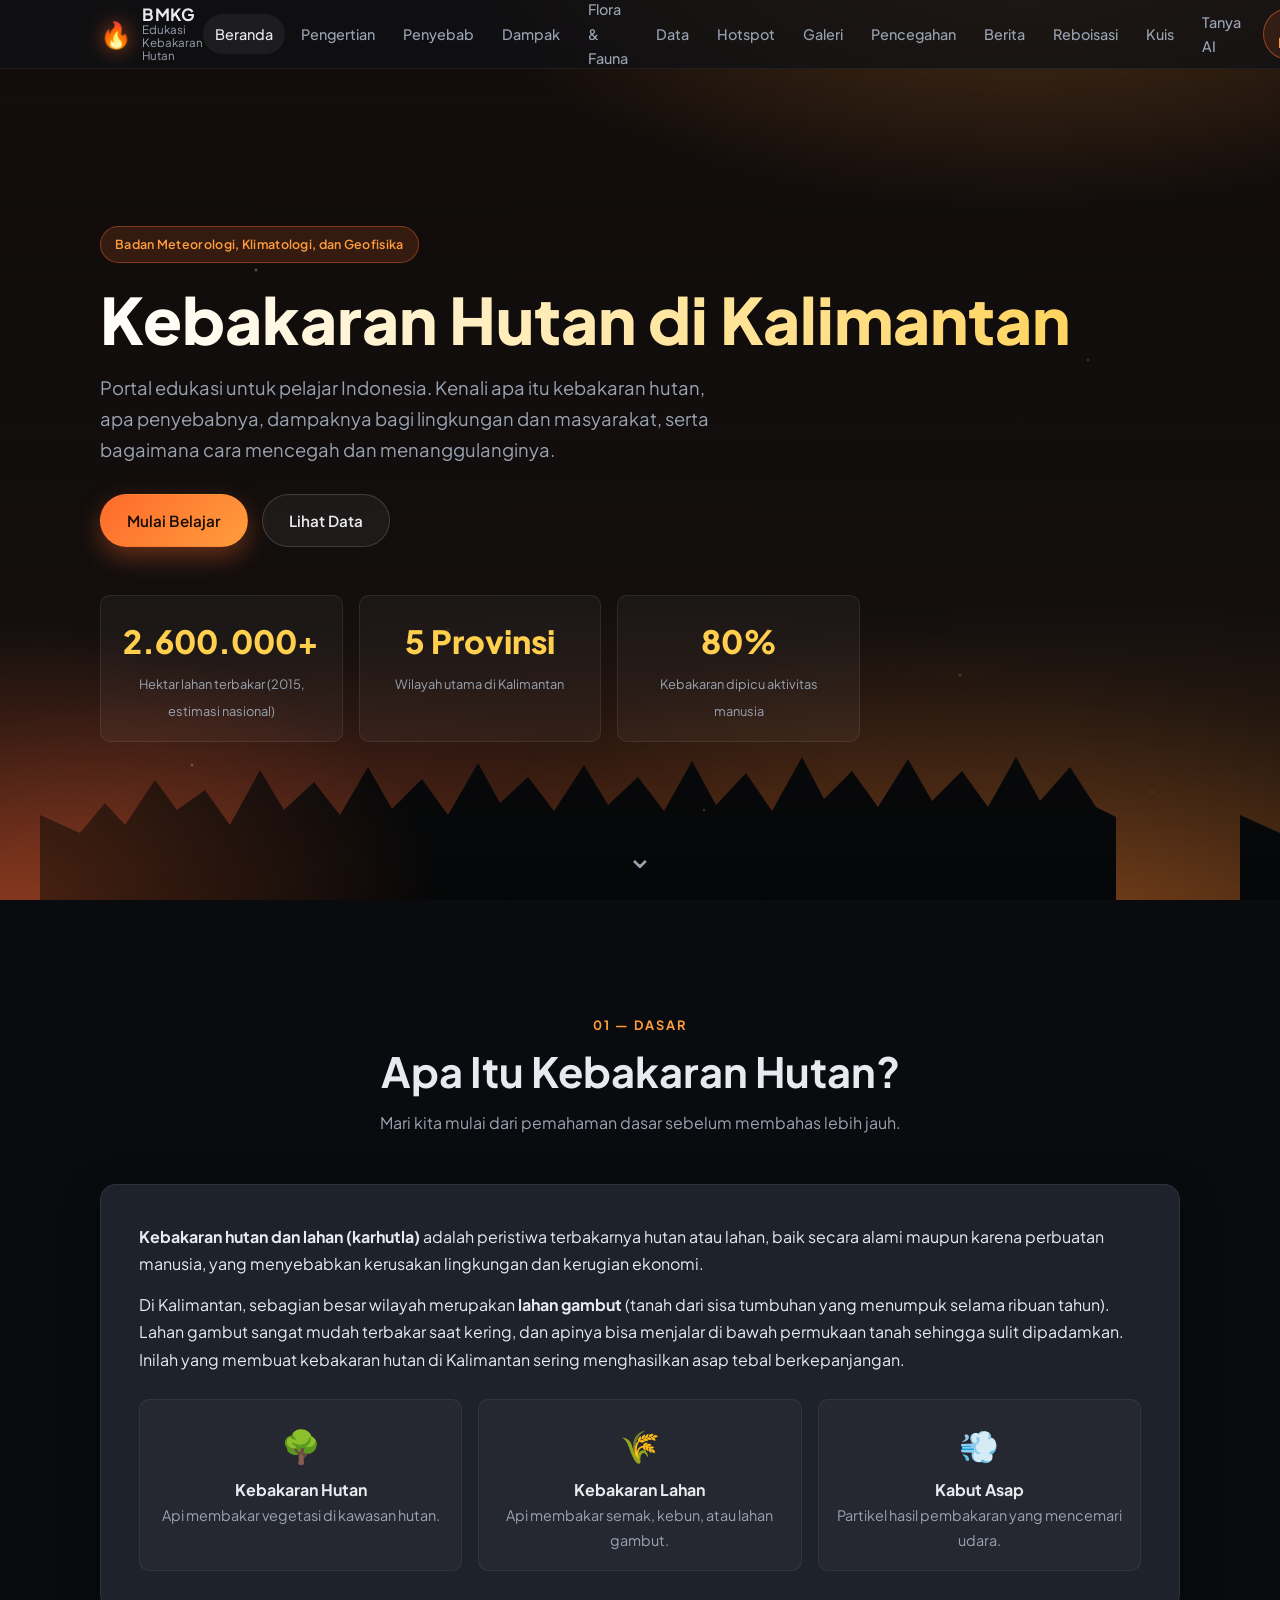
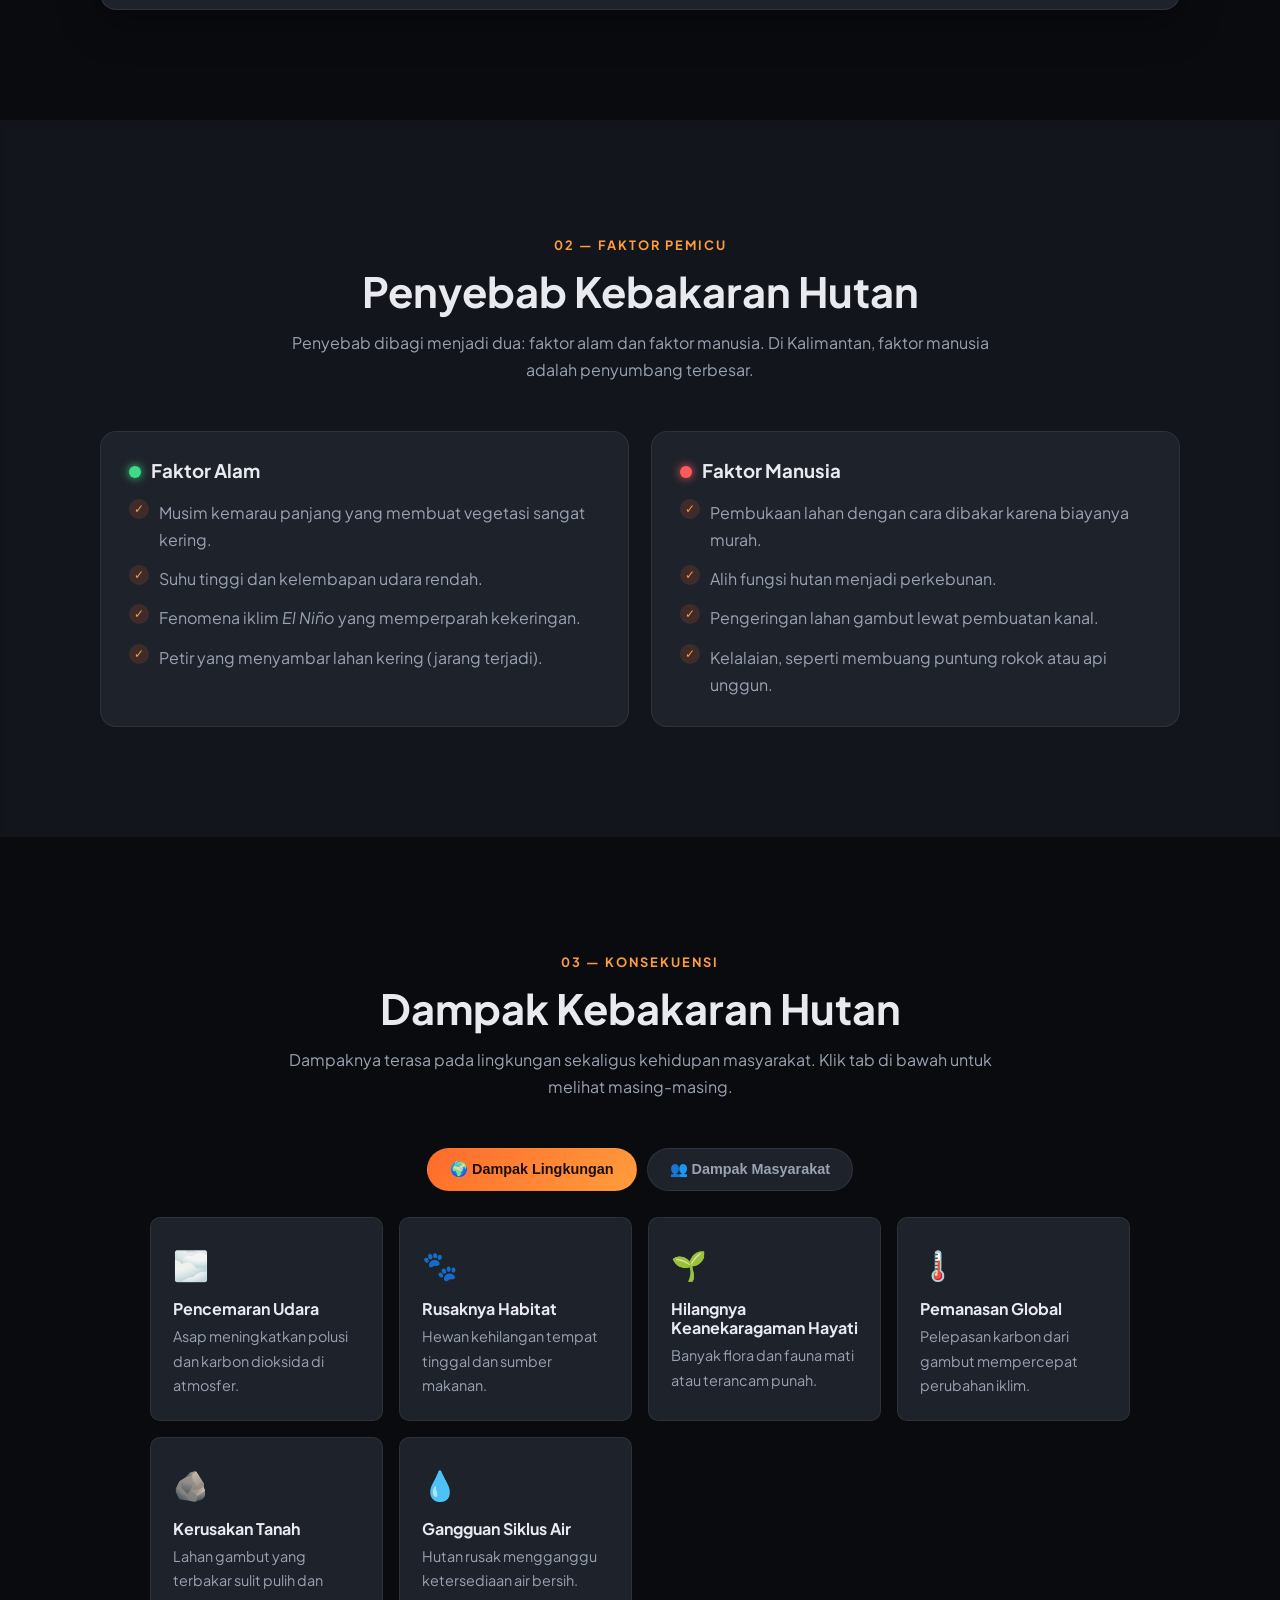
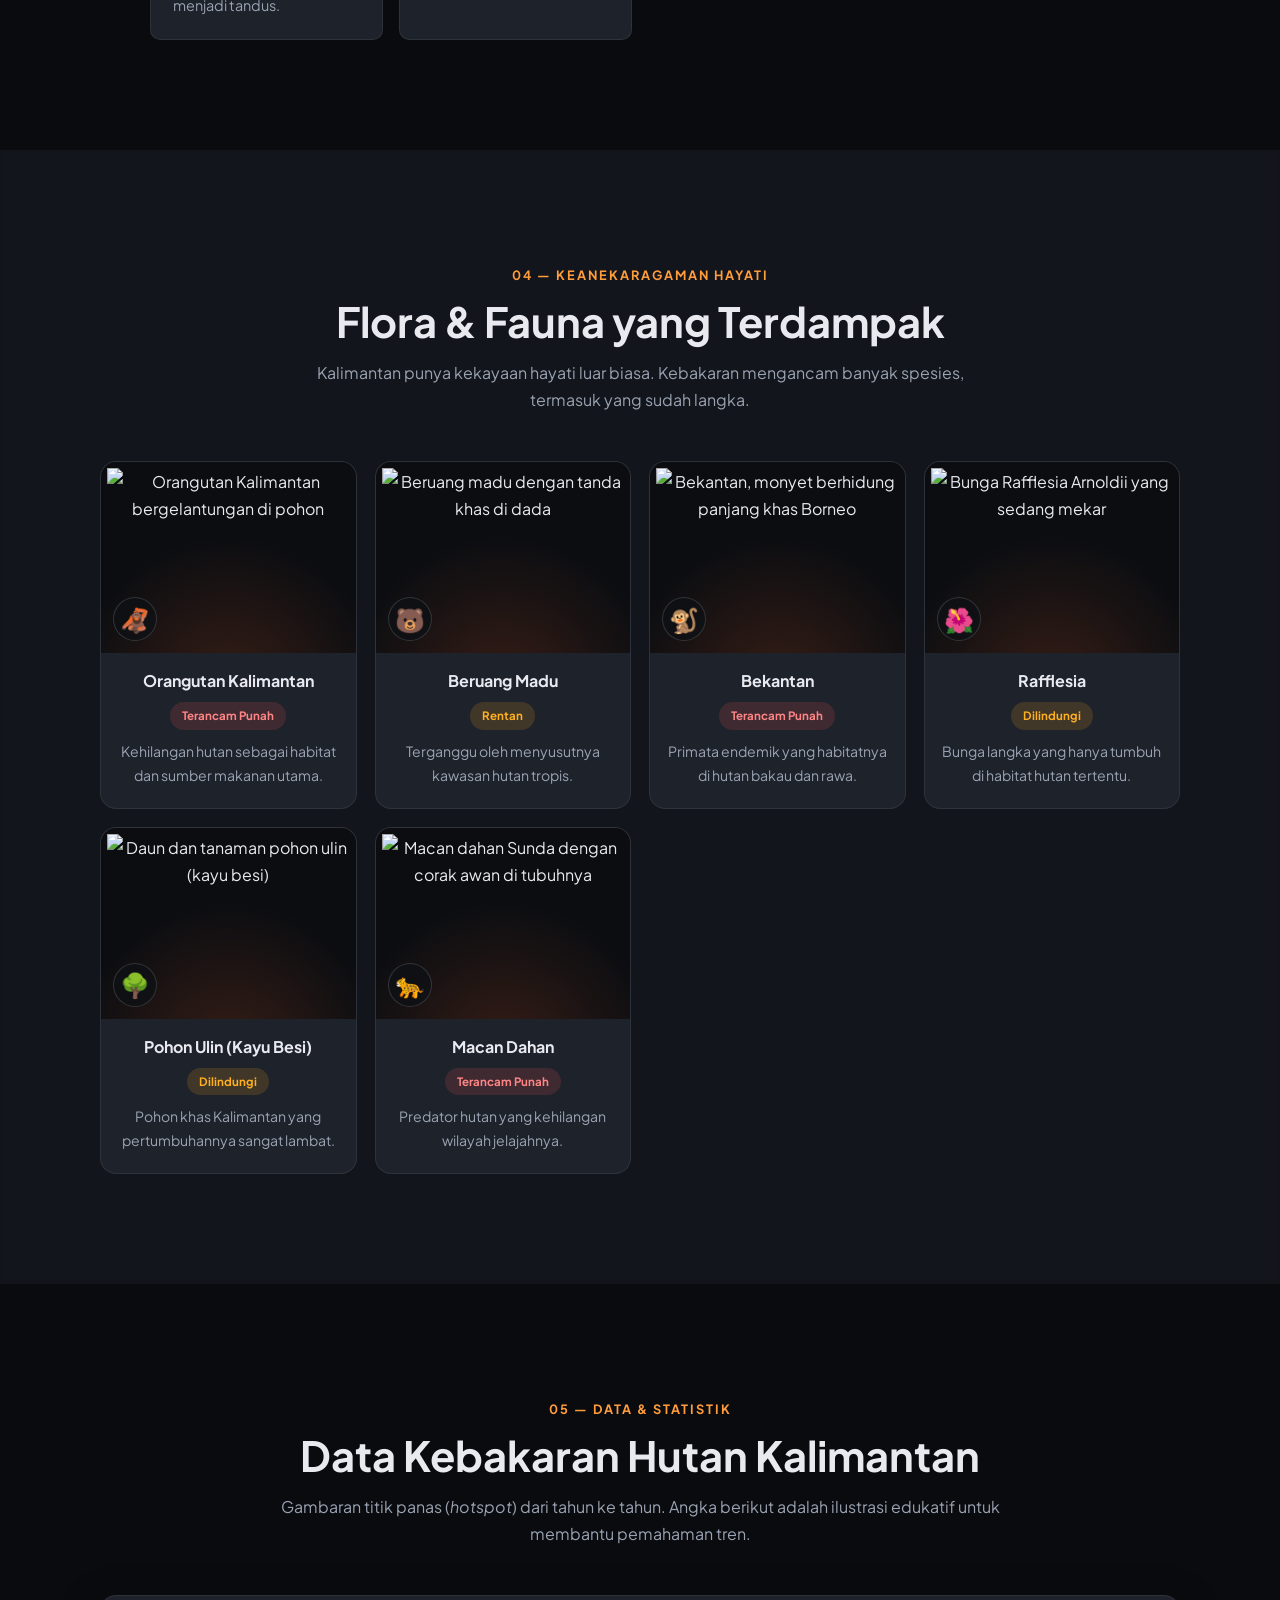
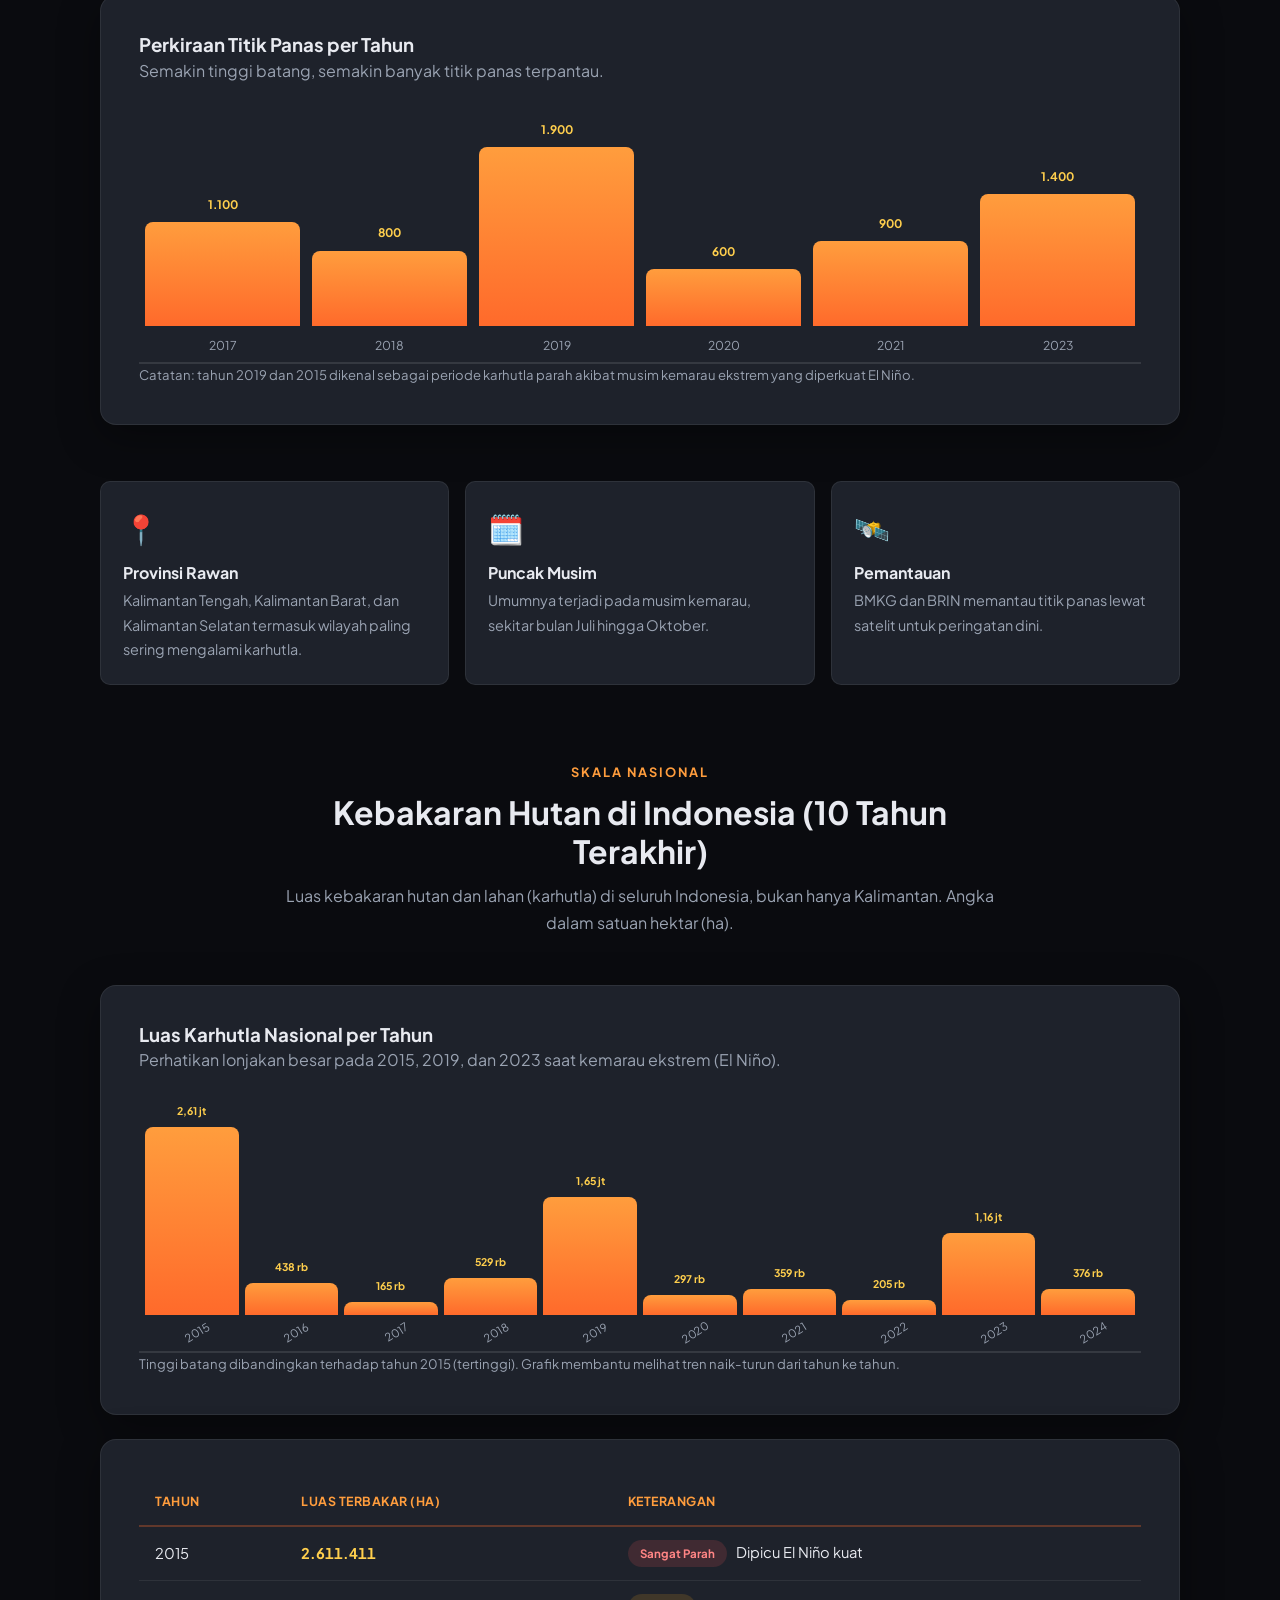
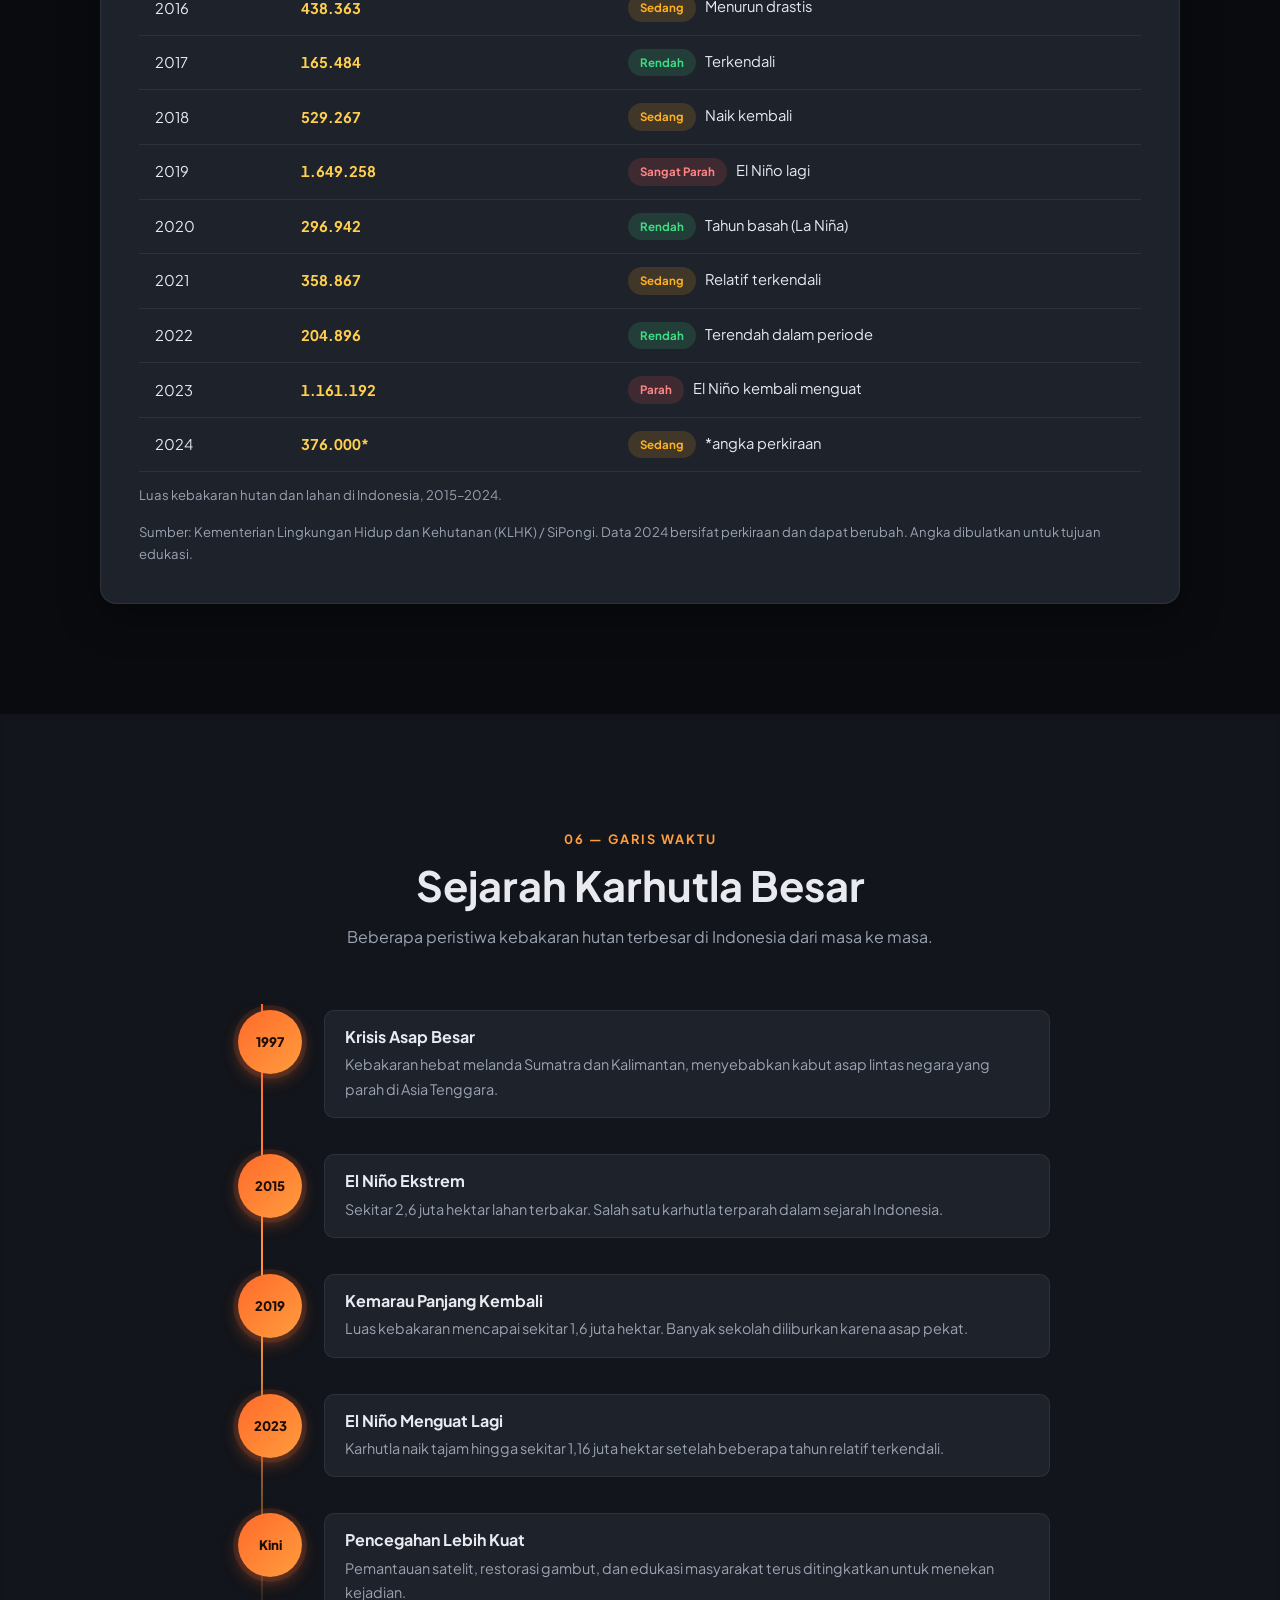
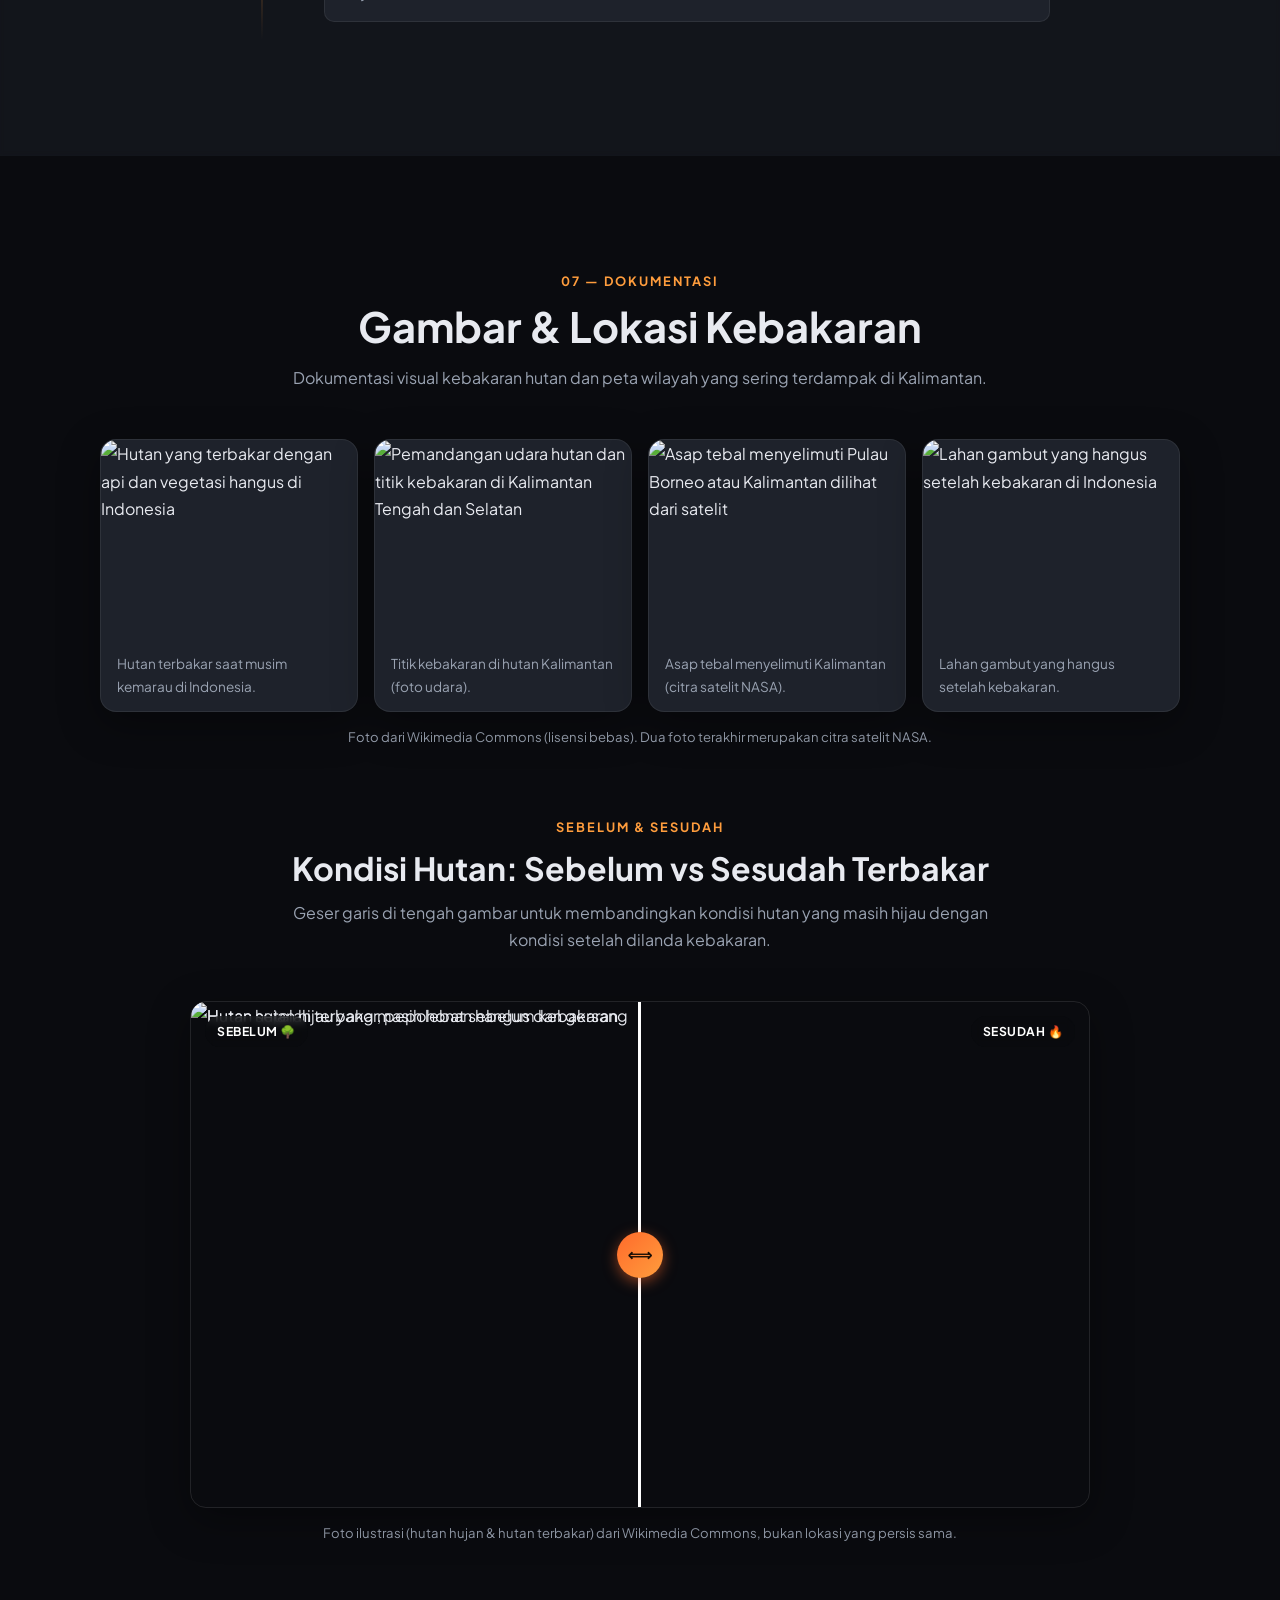
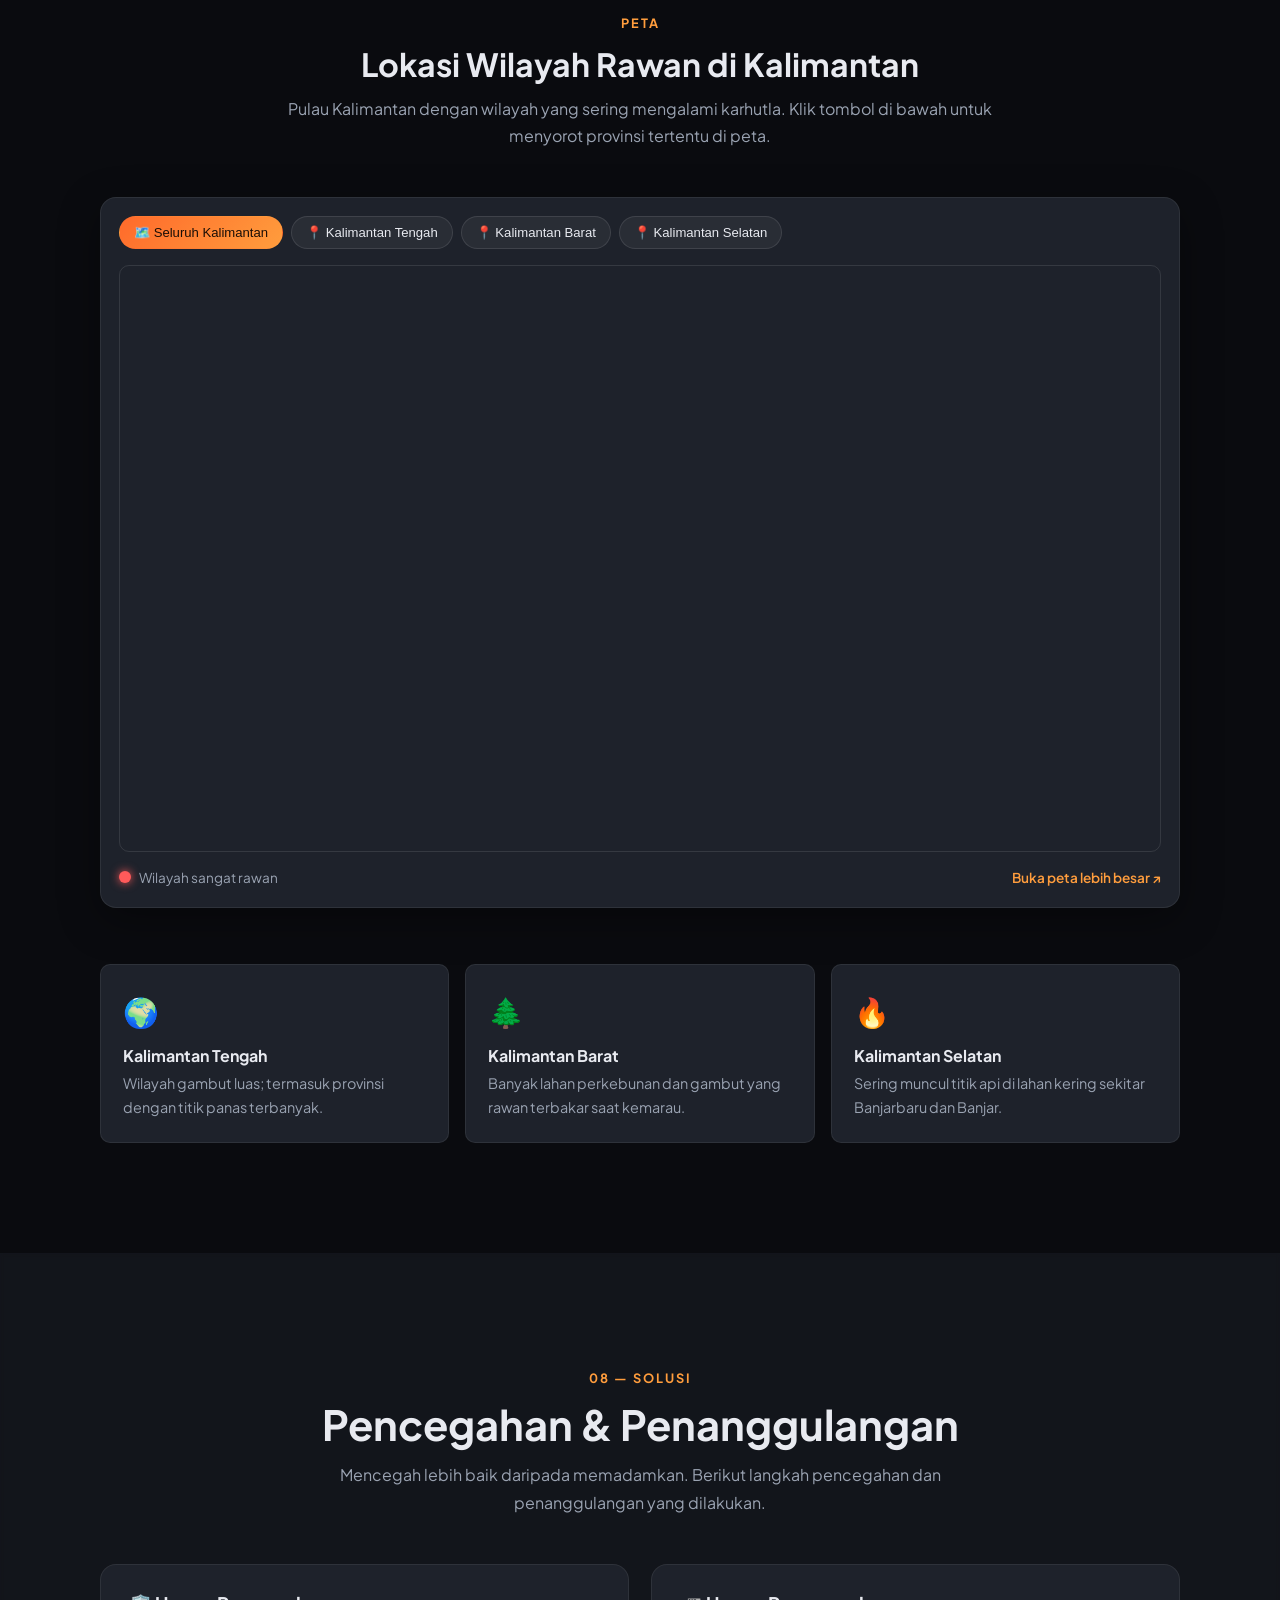
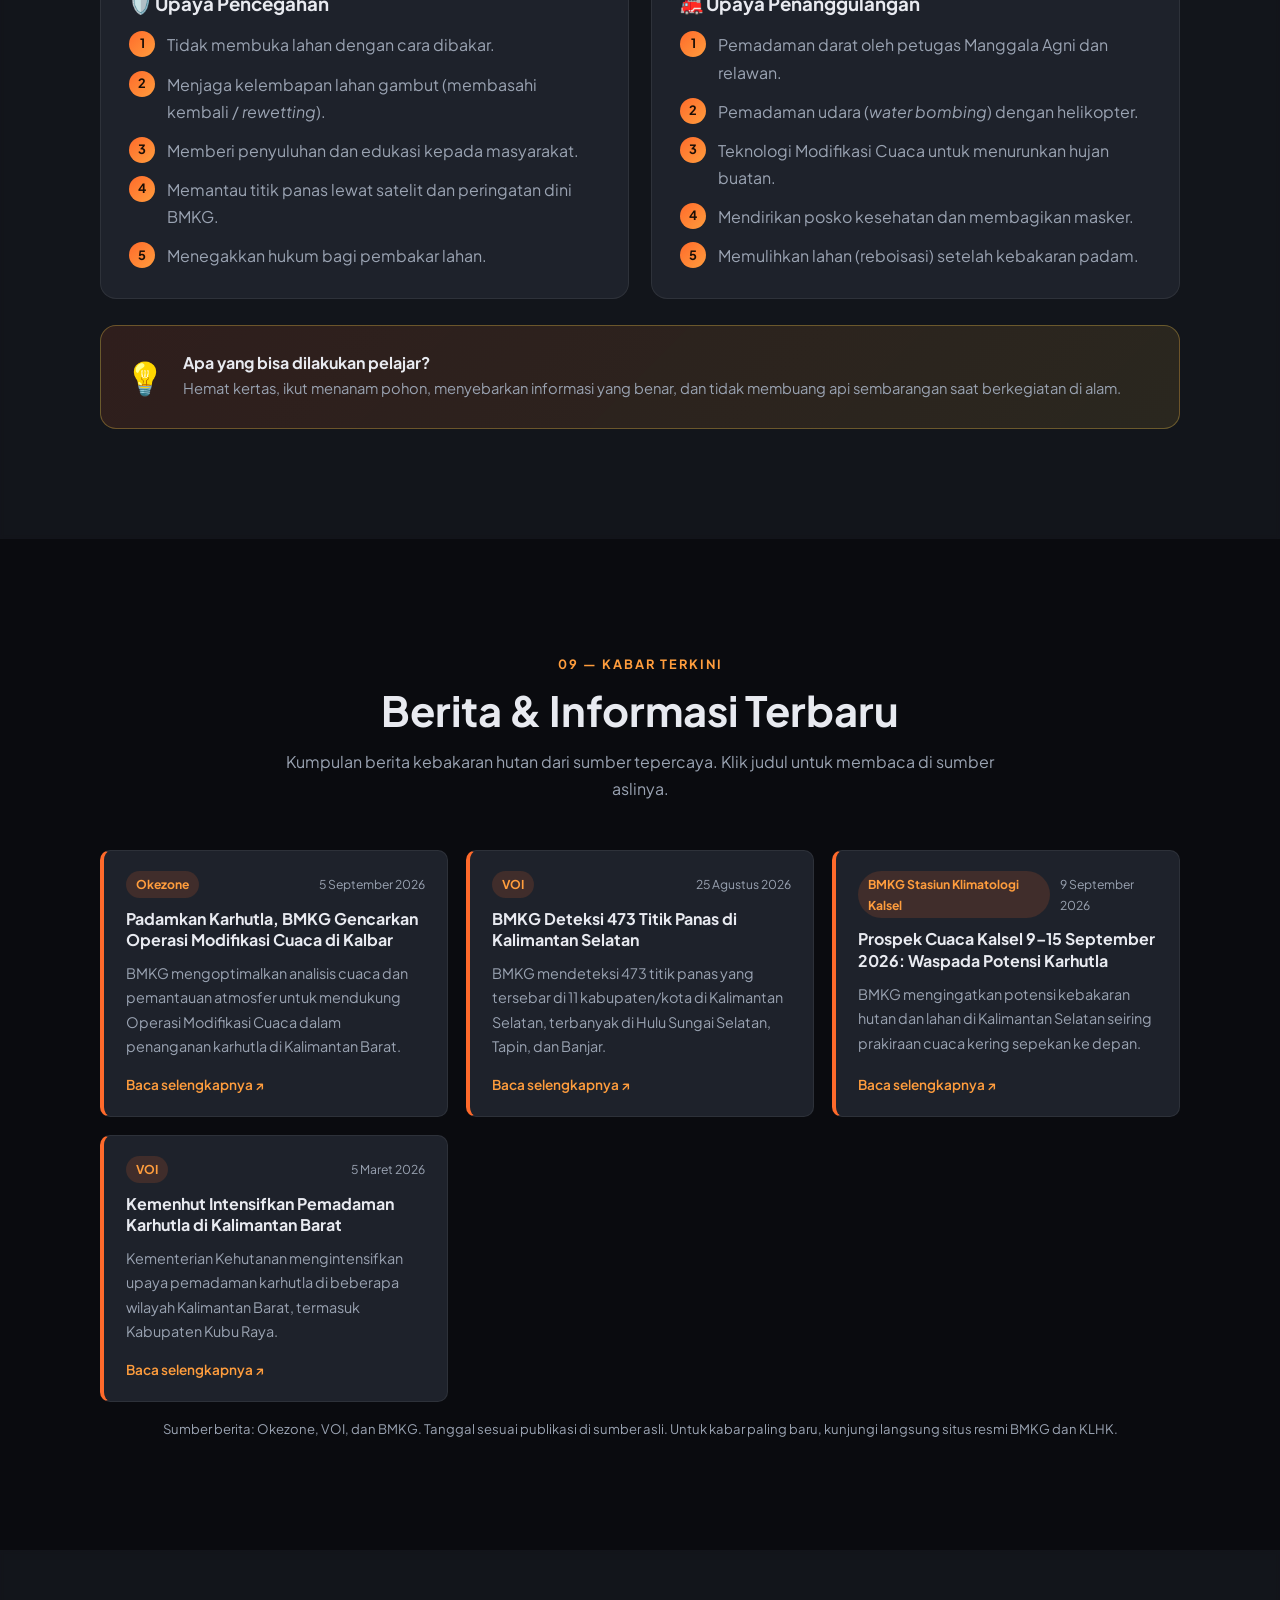
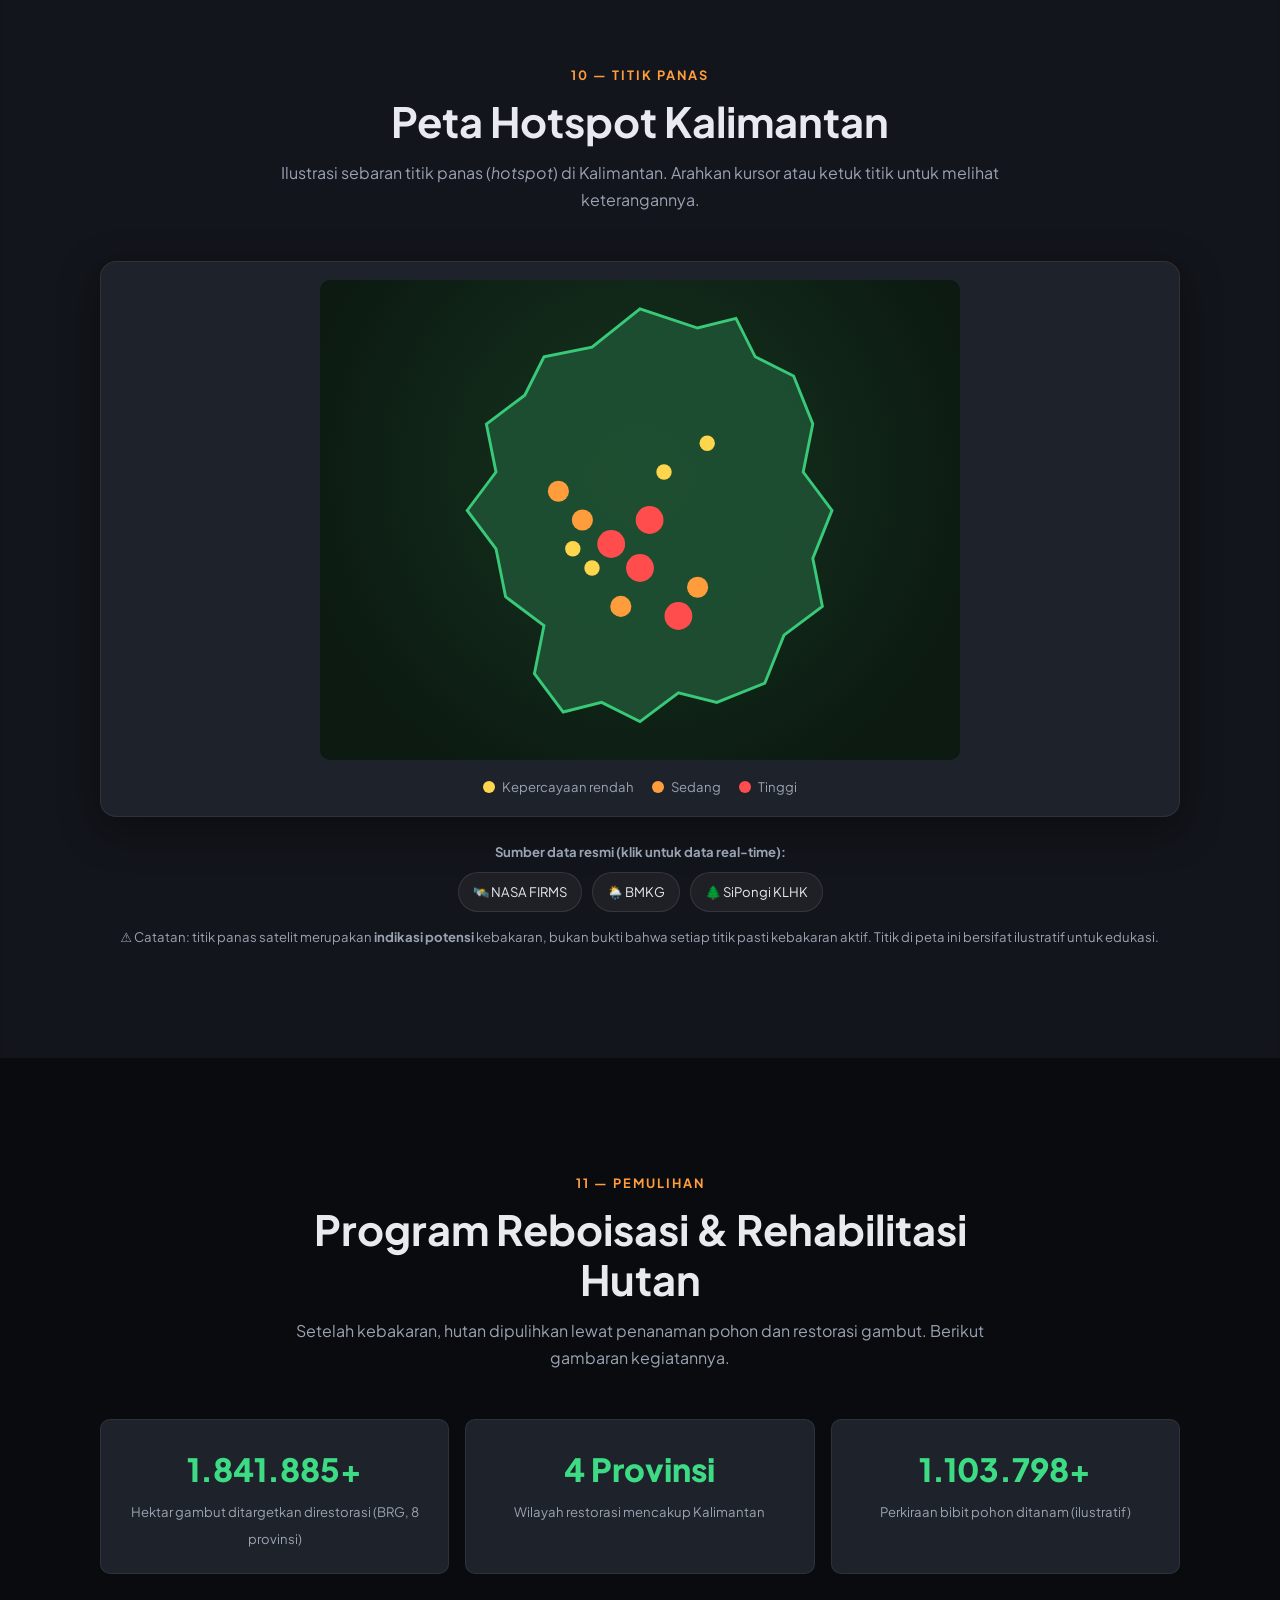
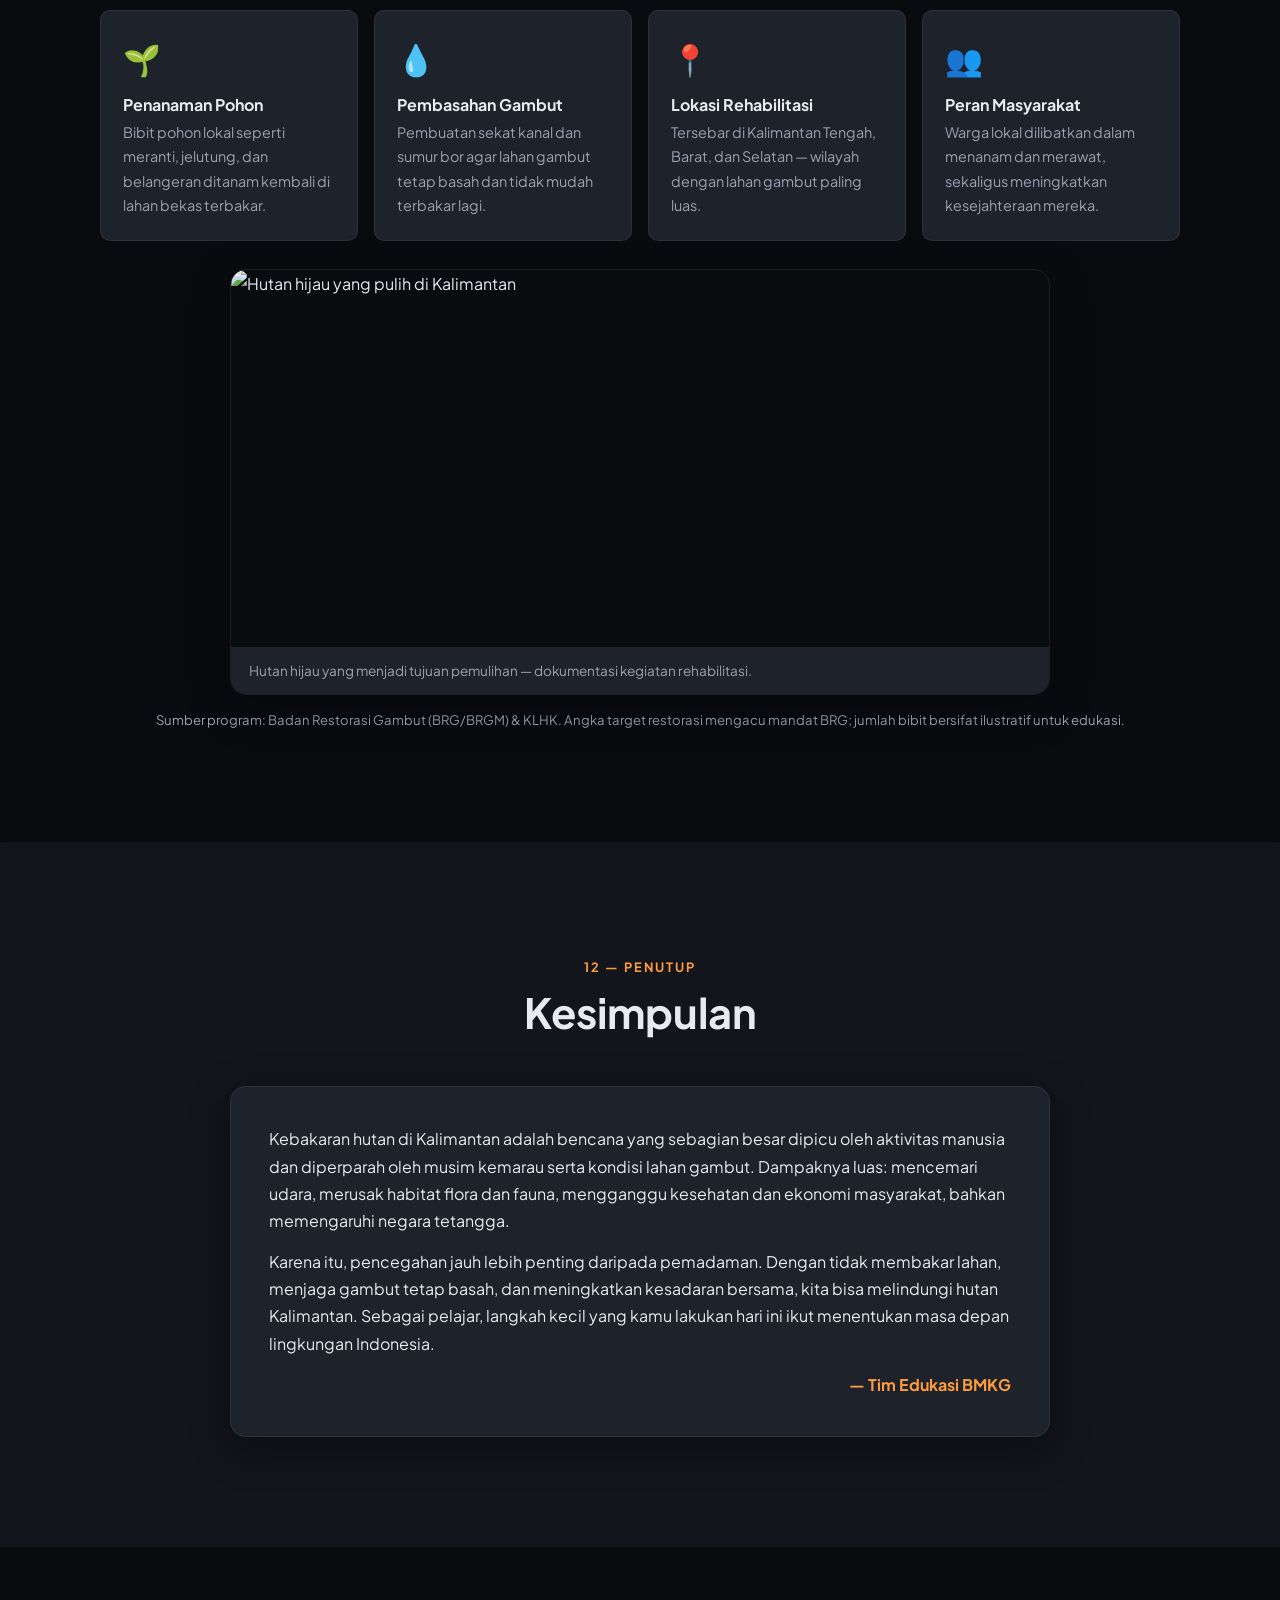
==== commit 48904cd8: "fix website" ====
--- a/index.html
+++ b/index.html
@@ -36,10 +36,11 @@
         <a href="#dampak">Dampak</a>
         <a href="#flora-fauna">Flora &amp; Fauna</a>
         <a href="#data">Data</a>
-        <a href="#sejarah">Sejarah</a>
+        <a href="#hotspot">Hotspot</a>
         <a href="#galeri">Galeri</a>
         <a href="#upaya">Pencegahan</a>
-        <a href="#mitos">Mitos</a>
+        <a href="#berita">Berita</a>
+        <a href="#reboisasi">Reboisasi</a>
         <a href="#kuis">Kuis</a>
         <a href="#tanya">Tanya AI</a>
         <button class="nav-share" id="shareBtn" type="button" aria-label="Bagikan halaman">🔗 Bagikan</button>
@@ -681,11 +682,193 @@
       </div>
     </section>
 
+    <!-- ===== BERITA TERBARU ===== -->
+    <section class="section" id="berita">
+      <div class="container">
+        <div class="section-head reveal">
+          <span class="eyebrow">09 — Kabar Terkini</span>
+          <h2>Berita &amp; Informasi Terbaru</h2>
+          <p class="section-lead">
+            Kumpulan berita kebakaran hutan dari sumber tepercaya. Klik judul
+            untuk membaca di sumber aslinya.
+          </p>
+        </div>
+
+        <div class="news-grid reveal">
+          <article class="news-card">
+            <div class="news-meta">
+              <span class="news-source">Okezone</span>
+              <time datetime="2026-09-05">5 September 2026</time>
+            </div>
+            <h4>
+              <a href="https://www.okezone.com/tag/karhutla/80" target="_blank" rel="noopener">
+                Padamkan Karhutla, BMKG Gencarkan Operasi Modifikasi Cuaca di Kalbar
+              </a>
+            </h4>
+            <p>BMKG mengoptimalkan analisis cuaca dan pemantauan atmosfer untuk mendukung Operasi Modifikasi Cuaca dalam penanganan karhutla di Kalimantan Barat.</p>
+            <a class="news-link" href="https://www.okezone.com/tag/karhutla/80" target="_blank" rel="noopener">Baca selengkapnya ↗</a>
+          </article>
+
+          <article class="news-card">
+            <div class="news-meta">
+              <span class="news-source">VOI</span>
+              <time datetime="2026-08-25">25 Agustus 2026</time>
+            </div>
+            <h4>
+              <a href="https://voi.id/en/news/591127" target="_blank" rel="noopener">
+                BMKG Deteksi 473 Titik Panas di Kalimantan Selatan
+              </a>
+            </h4>
+            <p>BMKG mendeteksi 473 titik panas yang tersebar di 11 kabupaten/kota di Kalimantan Selatan, terbanyak di Hulu Sungai Selatan, Tapin, dan Banjar.</p>
+            <a class="news-link" href="https://voi.id/en/news/591127" target="_blank" rel="noopener">Baca selengkapnya ↗</a>
+          </article>
+
+          <article class="news-card">
+            <div class="news-meta">
+              <span class="news-source">BMKG Stasiun Klimatologi Kalsel</span>
+              <time datetime="2026-09-09">9 September 2026</time>
+            </div>
+            <h4>
+              <a href="https://staklim-kalsel.bmkg.go.id/" target="_blank" rel="noopener">
+                Prospek Cuaca Kalsel 9–15 September 2026: Waspada Potensi Karhutla
+              </a>
+            </h4>
+            <p>BMKG mengingatkan potensi kebakaran hutan dan lahan di Kalimantan Selatan seiring prakiraan cuaca kering sepekan ke depan.</p>
+            <a class="news-link" href="https://staklim-kalsel.bmkg.go.id/" target="_blank" rel="noopener">Baca selengkapnya ↗</a>
+          </article>
+
+          <article class="news-card">
+            <div class="news-meta">
+              <span class="news-source">VOI</span>
+              <time datetime="2026-03-05">5 Maret 2026</time>
+            </div>
+            <h4>
+              <a href="https://voi.id/en/news/563023" target="_blank" rel="noopener">
+                Kemenhut Intensifkan Pemadaman Karhutla di Kalimantan Barat
+              </a>
+            </h4>
+            <p>Kementerian Kehutanan mengintensifkan upaya pemadaman karhutla di beberapa wilayah Kalimantan Barat, termasuk Kabupaten Kubu Raya.</p>
+            <a class="news-link" href="https://voi.id/en/news/563023" target="_blank" rel="noopener">Baca selengkapnya ↗</a>
+          </article>
+        </div>
+        <p class="muted small" style="text-align:center;margin-top:16px">
+          Sumber berita: Okezone, VOI, dan BMKG. Tanggal sesuai publikasi di sumber asli.
+          Untuk kabar paling baru, kunjungi langsung situs resmi BMKG dan KLHK.
+        </p>
+      </div>
+    </section>
+
+    <!-- ===== PETA HOTSPOT ===== -->
+    <section class="section section-alt" id="hotspot">
+      <div class="container">
+        <div class="section-head reveal">
+          <span class="eyebrow">10 — Titik Panas</span>
+          <h2>Peta Hotspot Kalimantan</h2>
+          <p class="section-lead">
+            Ilustrasi sebaran titik panas (<em>hotspot</em>) di Kalimantan.
+            Arahkan kursor atau ketuk titik untuk melihat keterangannya.
+          </p>
+        </div>
+
+        <div class="hotspot-wrap reveal">
+          <div class="hotspot-map" id="hotspotMap">
+            <!-- Peta dasar Kalimantan + titik panas digambar oleh JS -->
+          </div>
+          <div class="hotspot-legend">
+            <span><span class="hs-dot hs-low"></span> Kepercayaan rendah</span>
+            <span><span class="hs-dot hs-mid"></span> Sedang</span>
+            <span><span class="hs-dot hs-high"></span> Tinggi</span>
+          </div>
+          <div class="hotspot-tip" id="hotspotTip" hidden></div>
+        </div>
+
+        <div class="hotspot-sources reveal">
+          <p class="muted small">
+            <strong>Sumber data resmi (klik untuk data real-time):</strong>
+          </p>
+          <div class="source-btns">
+            <a class="chip" href="https://firms.modaps.eosdis.nasa.gov/map/#d:24hrs;@113.9,-1.5,6z" target="_blank" rel="noopener">🛰️ NASA FIRMS</a>
+            <a class="chip" href="https://www.bmkg.go.id/" target="_blank" rel="noopener">🌦️ BMKG</a>
+            <a class="chip" href="https://sipongi.menlhk.go.id/" target="_blank" rel="noopener">🌲 SiPongi KLHK</a>
+          </div>
+          <p class="muted small" style="margin-top:14px">
+            ⚠️ Catatan: titik panas satelit merupakan <strong>indikasi potensi</strong>
+            kebakaran, bukan bukti bahwa setiap titik pasti kebakaran aktif. Titik di
+            peta ini bersifat ilustratif untuk edukasi.
+          </p>
+        </div>
+      </div>
+    </section>
+
+    <!-- ===== PROGRAM REBOISASI ===== -->
+    <section class="section" id="reboisasi">
+      <div class="container">
+        <div class="section-head reveal">
+          <span class="eyebrow">11 — Pemulihan</span>
+          <h2>Program Reboisasi &amp; Rehabilitasi Hutan</h2>
+          <p class="section-lead">
+            Setelah kebakaran, hutan dipulihkan lewat penanaman pohon dan restorasi
+            gambut. Berikut gambaran kegiatannya.
+          </p>
+        </div>
+
+        <div class="rebo-stats reveal">
+          <div class="rebo-stat">
+            <span class="rebo-num" data-target="2000000" data-suffix="+">0</span>
+            <span class="rebo-label">Hektar gambut ditargetkan direstorasi (BRG, 8 provinsi)</span>
+          </div>
+          <div class="rebo-stat">
+            <span class="rebo-num" data-target="5" data-suffix=" Provinsi">0</span>
+            <span class="rebo-label">Wilayah restorasi mencakup Kalimantan</span>
+          </div>
+          <div class="rebo-stat">
+            <span class="rebo-num" data-target="1200000" data-suffix="+">0</span>
+            <span class="rebo-label">Perkiraan bibit pohon ditanam (ilustratif)</span>
+          </div>
+        </div>
+
+        <div class="rebo-grid reveal">
+          <article class="rebo-card">
+            <span class="rebo-icon">🌱</span>
+            <h4>Penanaman Pohon</h4>
+            <p>Bibit pohon lokal seperti meranti, jelutung, dan belangeran ditanam kembali di lahan bekas terbakar.</p>
+          </article>
+          <article class="rebo-card">
+            <span class="rebo-icon">💧</span>
+            <h4>Pembasahan Gambut</h4>
+            <p>Pembuatan sekat kanal dan sumur bor agar lahan gambut tetap basah dan tidak mudah terbakar lagi.</p>
+          </article>
+          <article class="rebo-card">
+            <span class="rebo-icon">📍</span>
+            <h4>Lokasi Rehabilitasi</h4>
+            <p>Tersebar di Kalimantan Tengah, Barat, dan Selatan — wilayah dengan lahan gambut paling luas.</p>
+          </article>
+          <article class="rebo-card">
+            <span class="rebo-icon">👥</span>
+            <h4>Peran Masyarakat</h4>
+            <p>Warga lokal dilibatkan dalam menanam dan merawat, sekaligus meningkatkan kesejahteraan mereka.</p>
+          </article>
+        </div>
+
+        <div class="rebo-doc reveal">
+          <figure class="rebo-photo">
+            <img src="https://commons.wikimedia.org/wiki/Special:FilePath/Hutan_Hujan_Pegunungan_Meratus.jpg?width=800"
+                 alt="Hutan hijau yang pulih di Kalimantan" loading="lazy" width="800" height="369" />
+            <figcaption>Hutan hijau yang menjadi tujuan pemulihan — dokumentasi kegiatan rehabilitasi.</figcaption>
+          </figure>
+        </div>
+        <p class="muted small" style="text-align:center;margin-top:14px">
+          Sumber program: Badan Restorasi Gambut (BRG/BRGM) &amp; KLHK. Angka target restorasi
+          mengacu mandat BRG; jumlah bibit bersifat ilustratif untuk edukasi.
+        </p>
+      </div>
+    </section>
+
     <!-- ===== KESIMPULAN ===== -->
-    <section class="section" id="kesimpulan">
-      <div class="container">
-        <div class="section-head reveal">
-          <span class="eyebrow">09 — Penutup</span>
+    <section class="section section-alt" id="kesimpulan">
+      <div class="container">
+        <div class="section-head reveal">
+          <span class="eyebrow">12 — Penutup</span>
           <h2>Kesimpulan</h2>
         </div>
         <div class="card conclusion reveal">
@@ -712,7 +895,7 @@
     <section class="section" id="simulasi">
       <div class="container">
         <div class="section-head reveal">
-          <span class="eyebrow">10 — Simulasi</span>
+          <span class="eyebrow">13 — Simulasi</span>
           <h2>Simulasi Tingkat Risiko Kebakaran</h2>
           <p class="section-lead">
             Geser pengaturan di bawah untuk melihat bagaimana cuaca memengaruhi
@@ -759,7 +942,7 @@
     <section class="section section-alt" id="glosarium">
       <div class="container">
         <div class="section-head reveal">
-          <span class="eyebrow">11 — Kamus Istilah</span>
+          <span class="eyebrow">14 — Kamus Istilah</span>
           <h2>Glosarium</h2>
           <p class="section-lead">
             Istilah penting seputar kebakaran hutan. Klik untuk membuka penjelasannya.
@@ -807,7 +990,7 @@
     <section class="section" id="kuis">
       <div class="container">
         <div class="section-head reveal">
-          <span class="eyebrow">12 — Uji Pemahaman</span>
+          <span class="eyebrow">15 — Uji Pemahaman</span>
           <h2>Kuis Interaktif</h2>
           <p class="section-lead">
             Sudah paham materinya? Yuk uji dengan kuis singkat ini. Pilih jawaban
@@ -843,7 +1026,7 @@
     <section class="section section-alt" id="mitos">
       <div class="container">
         <div class="section-head reveal">
-          <span class="eyebrow">13 — Luruskan Anggapan</span>
+          <span class="eyebrow">16 — Luruskan Anggapan</span>
           <h2>Mitos vs Fakta</h2>
           <p class="section-lead">
             Banyak anggapan keliru soal kebakaran hutan. Klik tiap kartu untuk
@@ -938,7 +1121,7 @@
     <section class="section" id="tanya">
       <div class="container">
         <div class="section-head reveal">
-          <span class="eyebrow">14 — Interaktif</span>
+          <span class="eyebrow">17 — Interaktif</span>
           <h2>Tanya Asisten Kebakaran Hutan</h2>
           <p class="section-lead">
             Punya pertanyaan? Pilih salah satu pertanyaan cepat atau ketik
--- a/style.css
+++ b/style.css
@@ -1545,3 +1545,182 @@
   cursor: ew-resize;
   z-index: 5;
 }
+
+/* ===================================================================
+   BERITA, PETA HOTSPOT, REBOISASI
+   =================================================================== */
+
+/* ===== BERITA ===== */
+.news-grid {
+  display: grid;
+  grid-template-columns: repeat(auto-fit, minmax(260px, 1fr));
+  gap: 18px;
+}
+.news-card {
+  background: var(--surface-2);
+  border: 1px solid rgba(255, 255, 255, 0.07);
+  border-left: 4px solid var(--primary);
+  border-radius: var(--radius-sm);
+  padding: 20px 22px;
+  display: flex;
+  flex-direction: column;
+  transition: transform 0.25s var(--ease), border-color 0.25s;
+}
+.news-card:hover { transform: translateY(-4px); }
+.news-meta {
+  display: flex;
+  justify-content: space-between;
+  align-items: center;
+  gap: 10px;
+  font-size: 0.76rem;
+  margin-bottom: 10px;
+}
+.news-source {
+  background: rgba(255, 106, 43, 0.15);
+  color: var(--primary-2);
+  font-weight: 700;
+  padding: 3px 10px;
+  border-radius: 999px;
+}
+.news-meta time { color: var(--muted); }
+.news-card h4 { margin-bottom: 10px; line-height: 1.35; font-size: 1rem; }
+.news-card h4 a { transition: color 0.2s; }
+.news-card h4 a:hover { color: var(--primary-2); }
+.news-card p { color: var(--muted); font-size: 0.9rem; flex: 1; }
+.news-link {
+  margin-top: 14px;
+  color: var(--primary-2);
+  font-size: 0.85rem;
+  font-weight: 600;
+}
+.news-link:hover { text-decoration: underline; }
+
+/* ===== PETA HOTSPOT ===== */
+.hotspot-wrap {
+  background: var(--surface-2);
+  border: 1px solid rgba(255, 255, 255, 0.07);
+  border-radius: var(--radius);
+  padding: 18px;
+  box-shadow: var(--shadow);
+  position: relative;
+}
+.hotspot-map {
+  position: relative;
+  width: 100%;
+  aspect-ratio: 4 / 3;
+  max-width: 640px;
+  margin: 0 auto;
+  background: radial-gradient(circle at 50% 40%, #16351f, #0c1a12 80%);
+  border-radius: var(--radius-sm);
+  overflow: hidden;
+}
+.hotspot-map svg { width: 100%; height: 100%; display: block; }
+.hs-point {
+  cursor: pointer;
+  transform-box: fill-box;
+  transform-origin: center;
+  animation: hsPulse 2s ease-in-out infinite;
+}
+.hs-point:hover { opacity: 0.85; }
+@keyframes hsPulse {
+  0%, 100% { opacity: 0.65; }
+  50% { opacity: 1; }
+}
+.hotspot-legend {
+  display: flex;
+  gap: 18px;
+  justify-content: center;
+  flex-wrap: wrap;
+  margin-top: 16px;
+  font-size: 0.82rem;
+  color: var(--muted);
+}
+.hotspot-legend span { display: inline-flex; align-items: center; gap: 7px; }
+.hs-dot {
+  width: 12px; height: 12px; border-radius: 50%; display: inline-block;
+}
+.hs-low { background: #ffd54d; }
+.hs-mid { background: #ff9d3d; }
+.hs-high { background: #ff4d4d; }
+.hotspot-tip {
+  position: absolute;
+  background: rgba(10, 11, 15, 0.95);
+  border: 1px solid rgba(255, 106, 43, 0.5);
+  color: var(--text);
+  padding: 8px 12px;
+  border-radius: 8px;
+  font-size: 0.8rem;
+  pointer-events: none;
+  transform: translate(-50%, -120%);
+  white-space: nowrap;
+  z-index: 6;
+  box-shadow: var(--shadow);
+}
+.hotspot-sources { text-align: center; margin-top: 24px; }
+.source-btns {
+  display: flex;
+  gap: 10px;
+  justify-content: center;
+  flex-wrap: wrap;
+  margin-top: 8px;
+}
+.source-btns .chip { text-decoration: none; }
+
+/* ===== REBOISASI ===== */
+.rebo-stats {
+  display: grid;
+  grid-template-columns: repeat(3, 1fr);
+  gap: 16px;
+  margin-bottom: 36px;
+}
+.rebo-stat {
+  background: var(--surface-2);
+  border: 1px solid rgba(255, 255, 255, 0.07);
+  border-radius: var(--radius-sm);
+  padding: 22px 18px;
+  text-align: center;
+}
+.rebo-num {
+  display: block;
+  font-size: clamp(1.4rem, 4vw, 2rem);
+  font-weight: 800;
+  color: var(--green);
+}
+.rebo-label { font-size: 0.82rem; color: var(--muted); }
+.rebo-grid {
+  display: grid;
+  grid-template-columns: repeat(auto-fit, minmax(220px, 1fr));
+  gap: 16px;
+}
+.rebo-card {
+  background: var(--surface-2);
+  border: 1px solid rgba(255, 255, 255, 0.07);
+  border-radius: var(--radius-sm);
+  padding: 22px;
+  transition: transform 0.25s var(--ease), border-color 0.25s;
+}
+.rebo-card:hover { transform: translateY(-5px); border-color: rgba(61, 220, 132, 0.4); }
+.rebo-icon { font-size: 1.9rem; display: block; margin-bottom: 10px; }
+.rebo-card h4 { margin-bottom: 6px; }
+.rebo-card p { color: var(--muted); font-size: 0.9rem; }
+.rebo-doc { margin-top: 28px; }
+.rebo-photo {
+  margin: 0;
+  border-radius: var(--radius);
+  overflow: hidden;
+  border: 1px solid rgba(255, 255, 255, 0.08);
+  box-shadow: var(--shadow);
+  max-width: 820px;
+  margin-inline: auto;
+}
+.rebo-photo img { width: 100%; height: auto; display: block; }
+.rebo-photo figcaption {
+  padding: 12px 18px;
+  font-size: 0.85rem;
+  color: var(--muted);
+  background: var(--surface-2);
+}
+
+@media (max-width: 620px) {
+  .rebo-stats { grid-template-columns: 1fr; }
+}
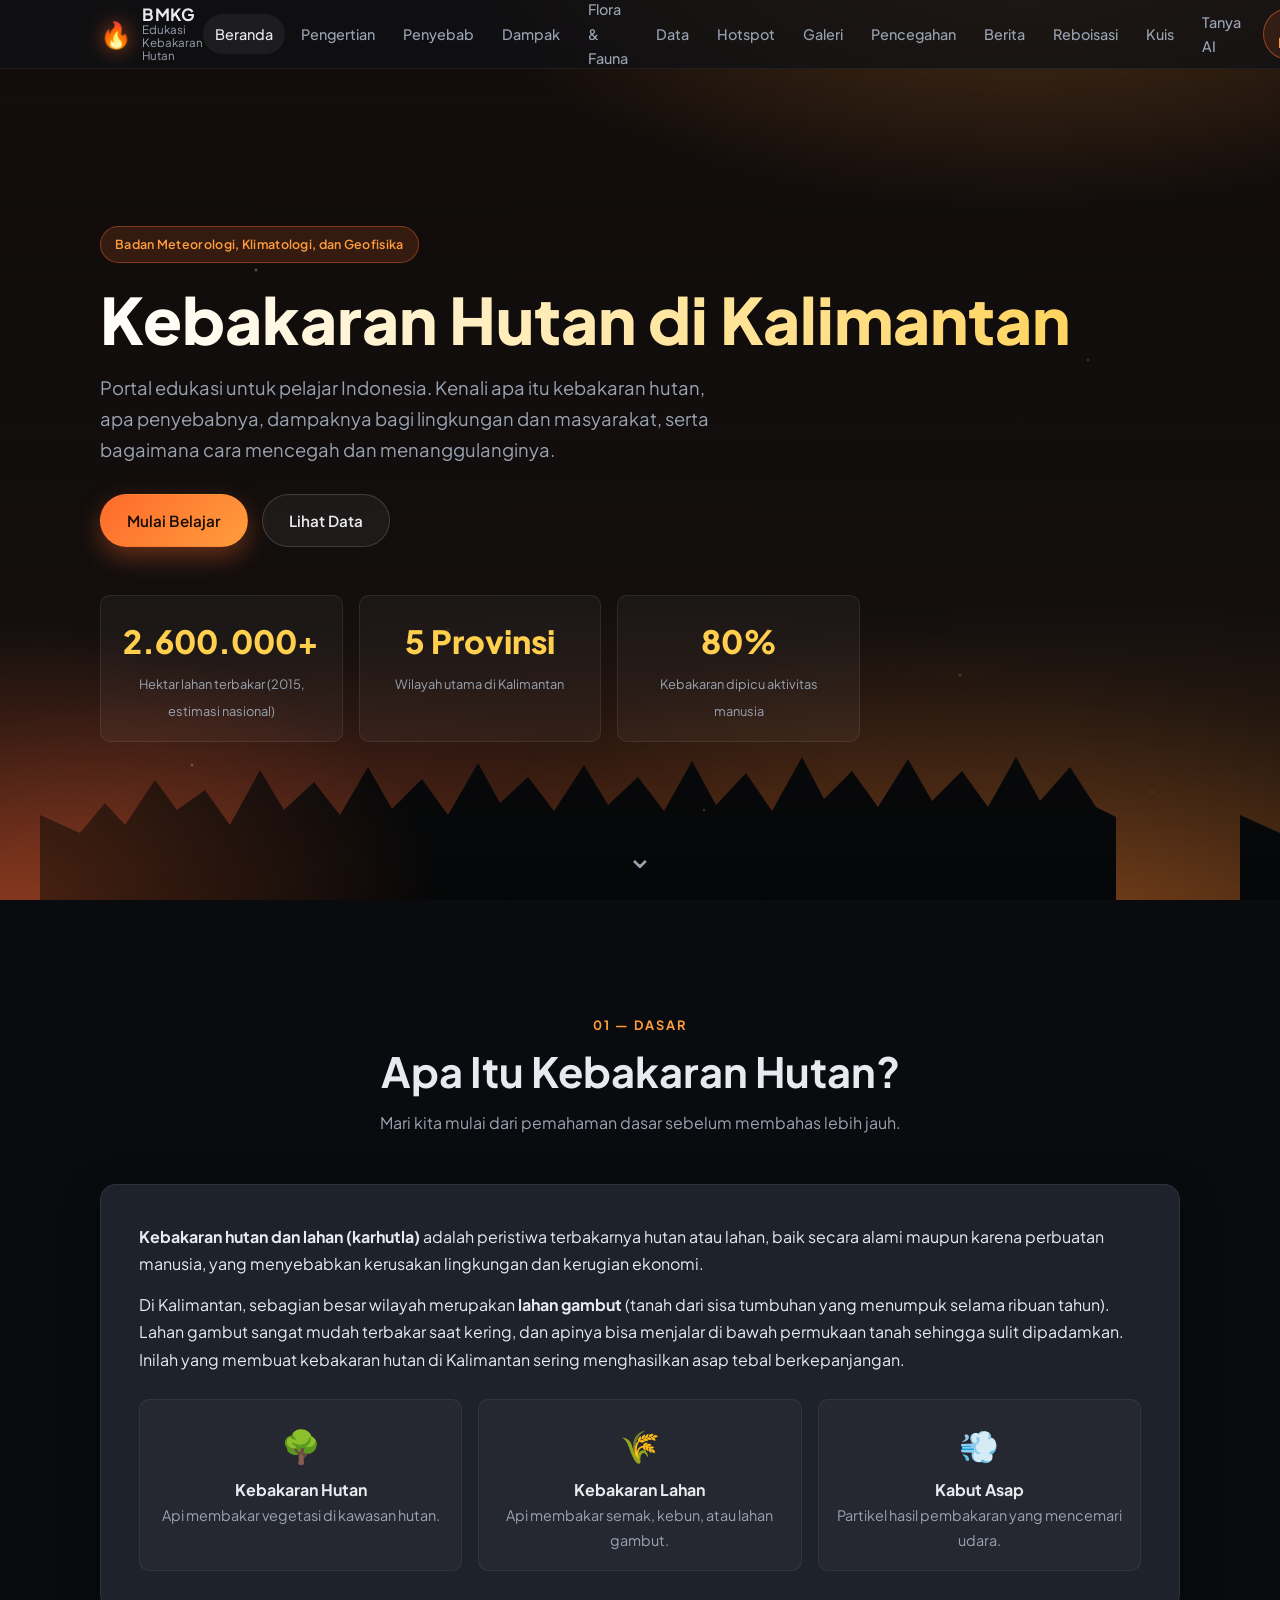
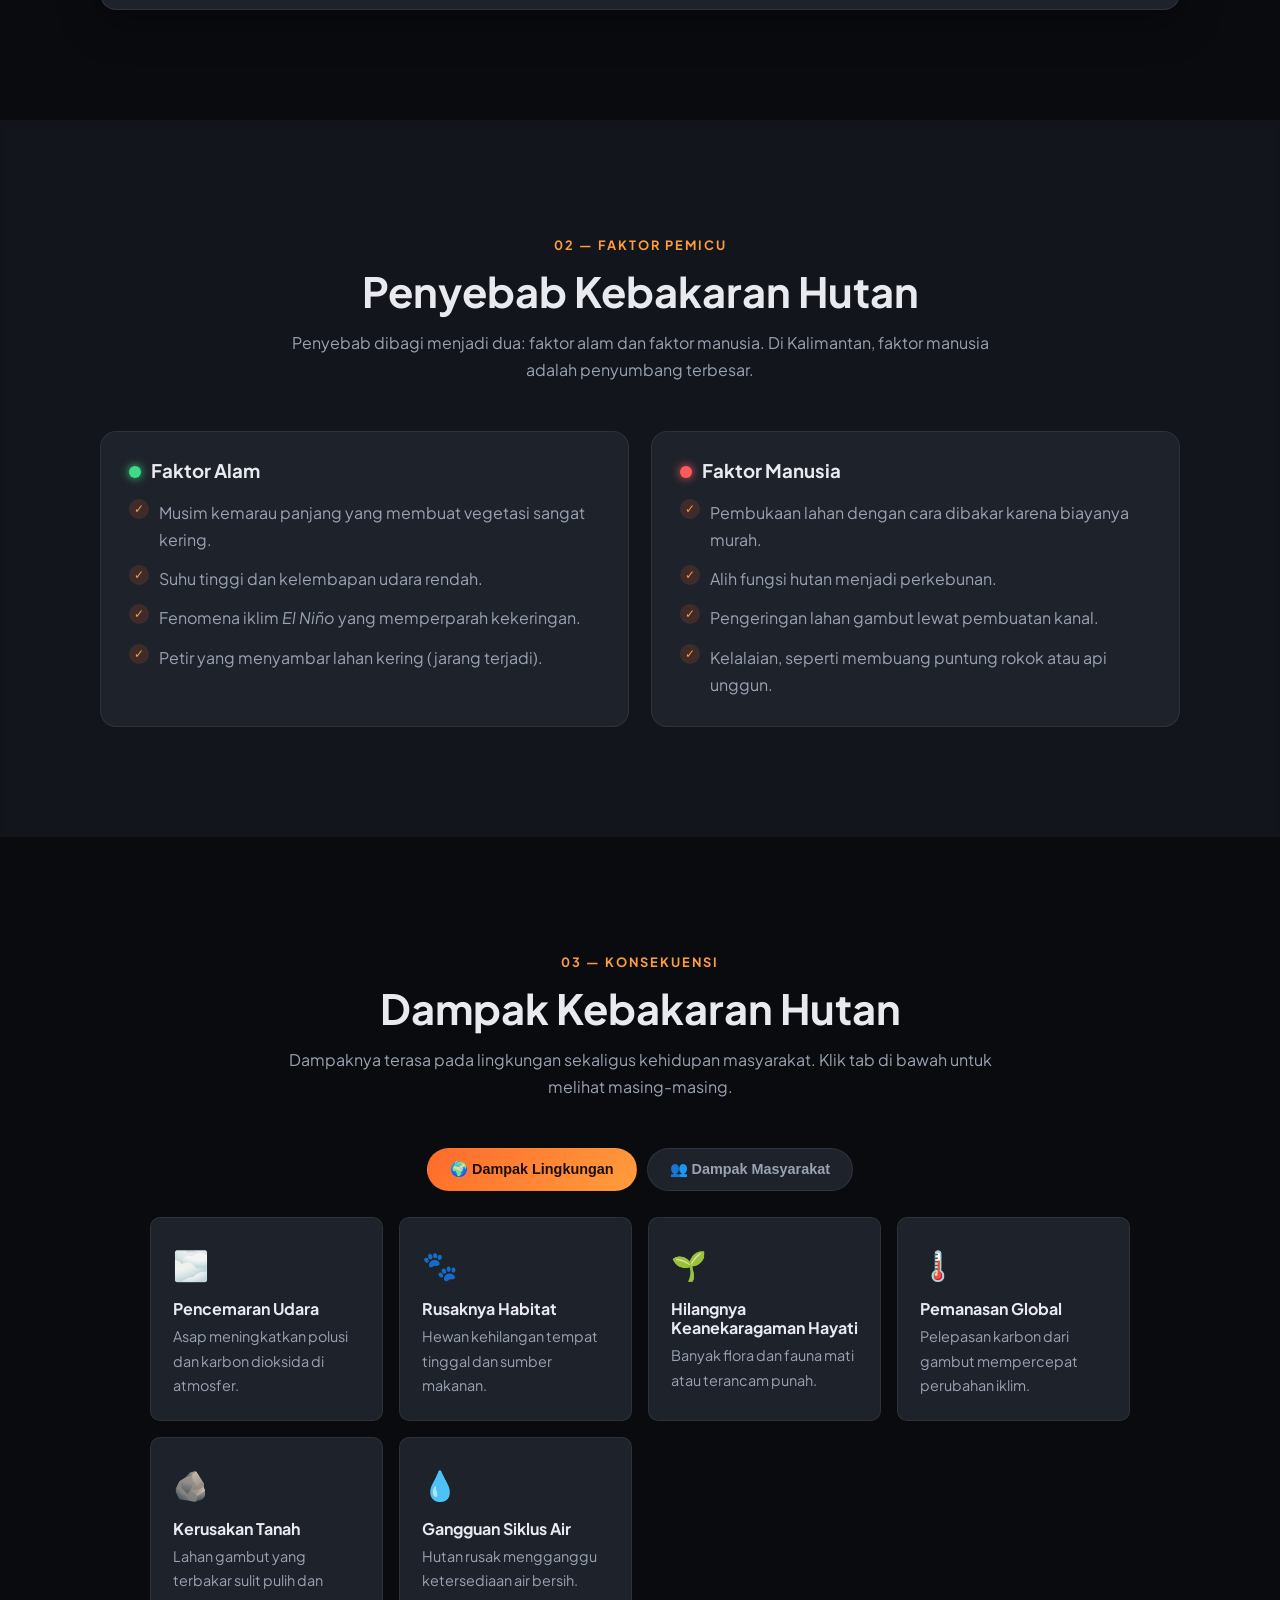
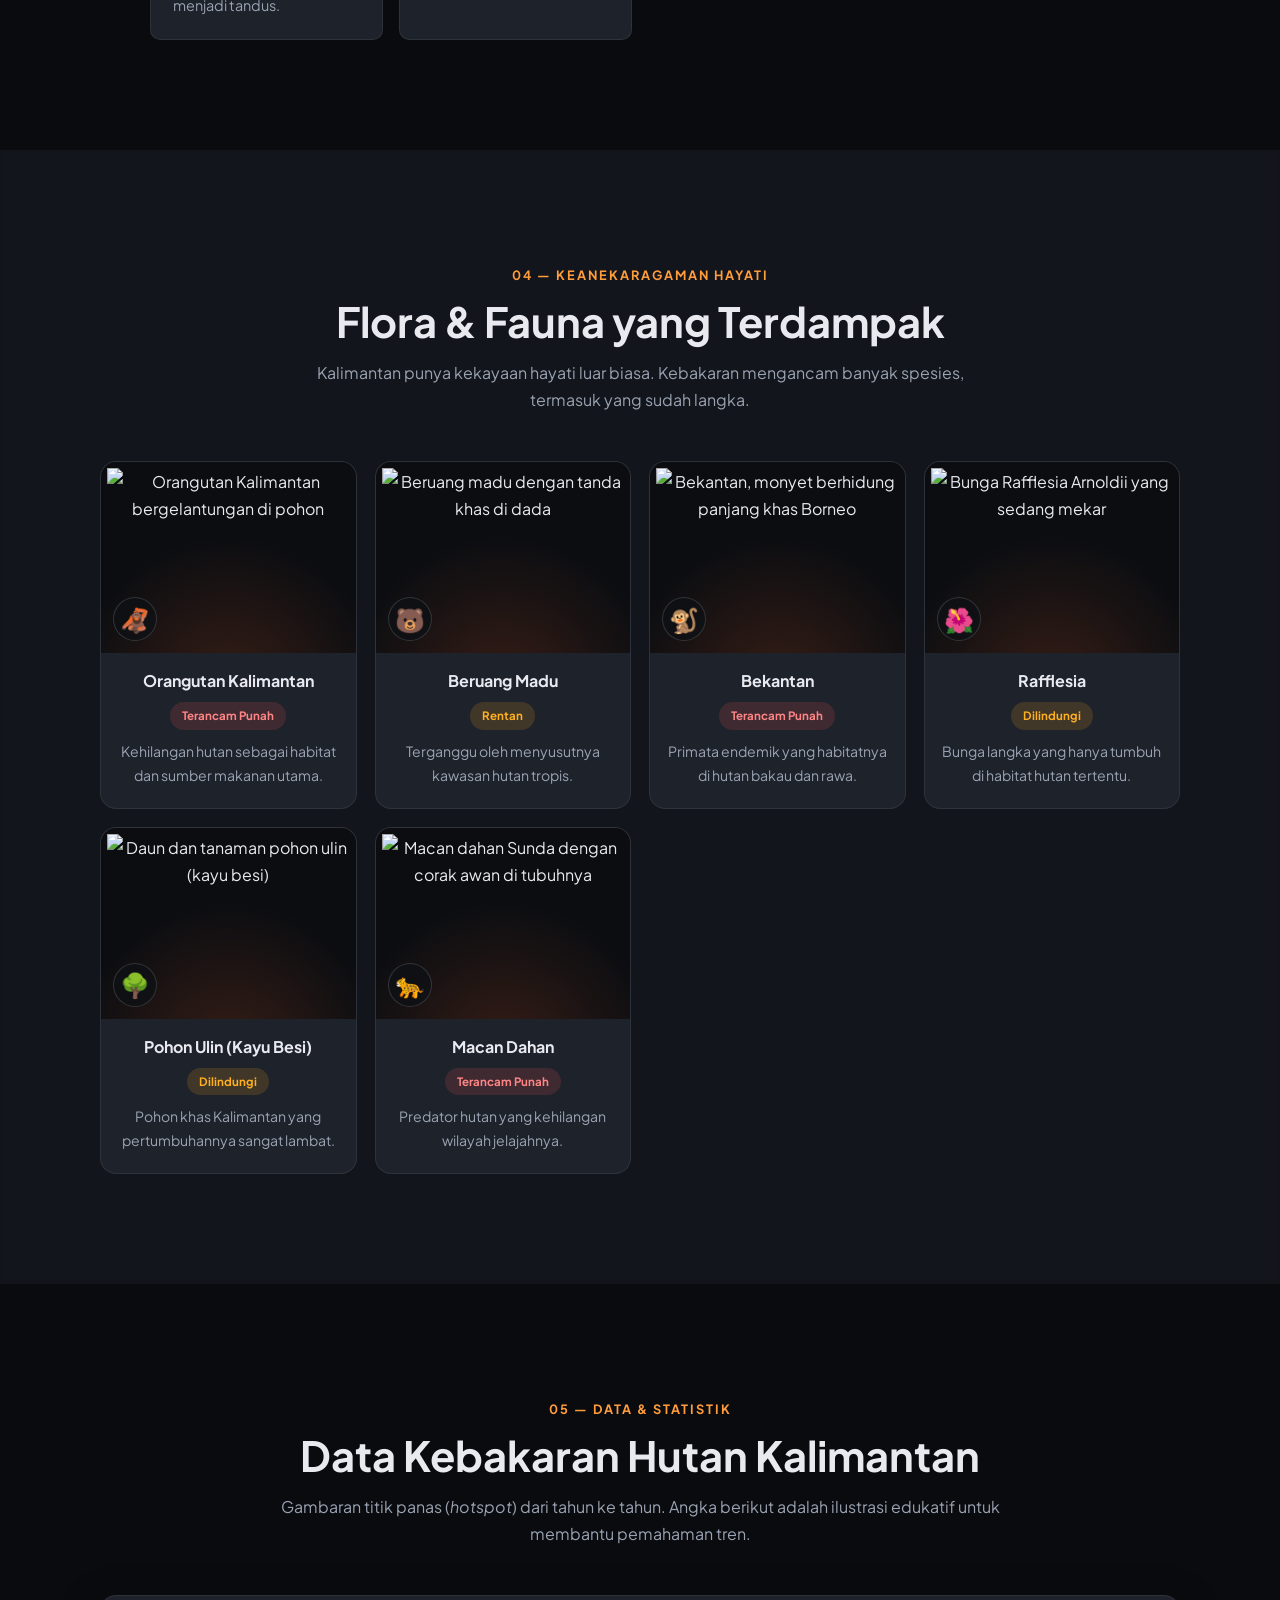
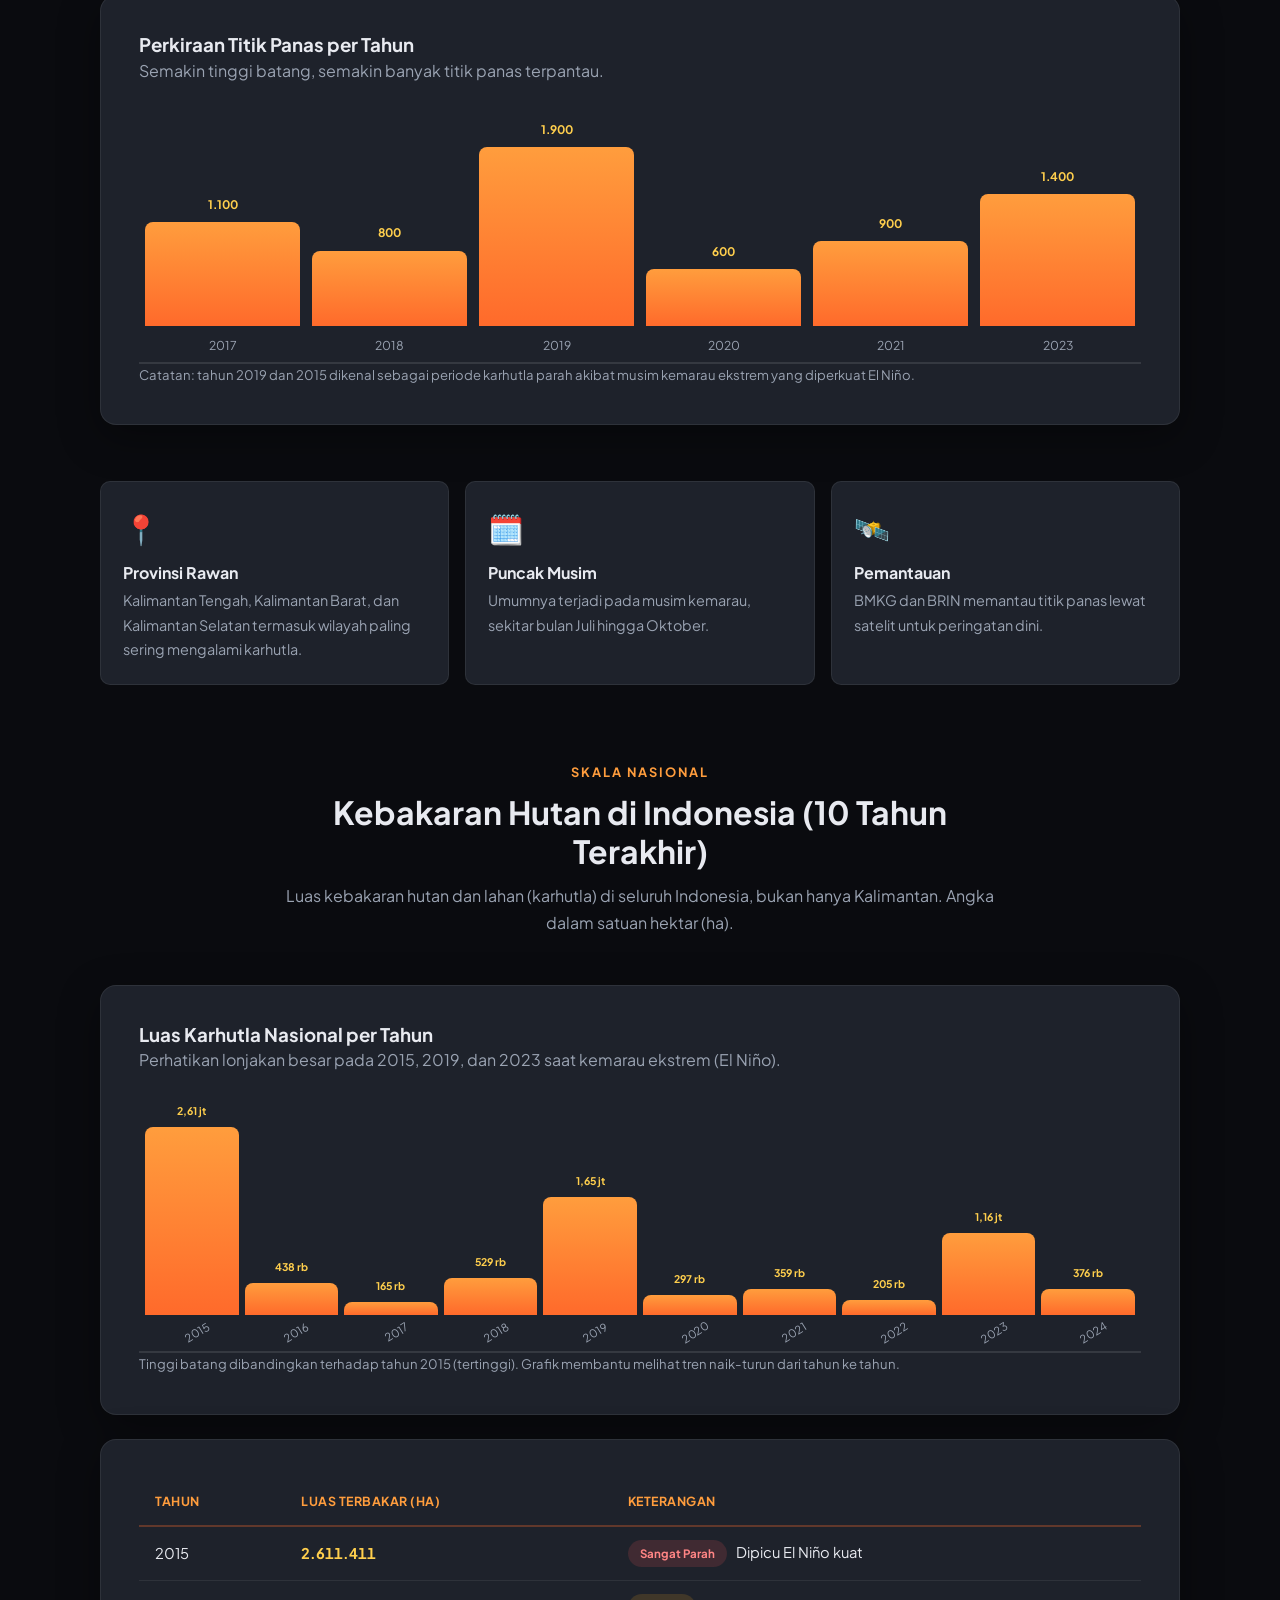
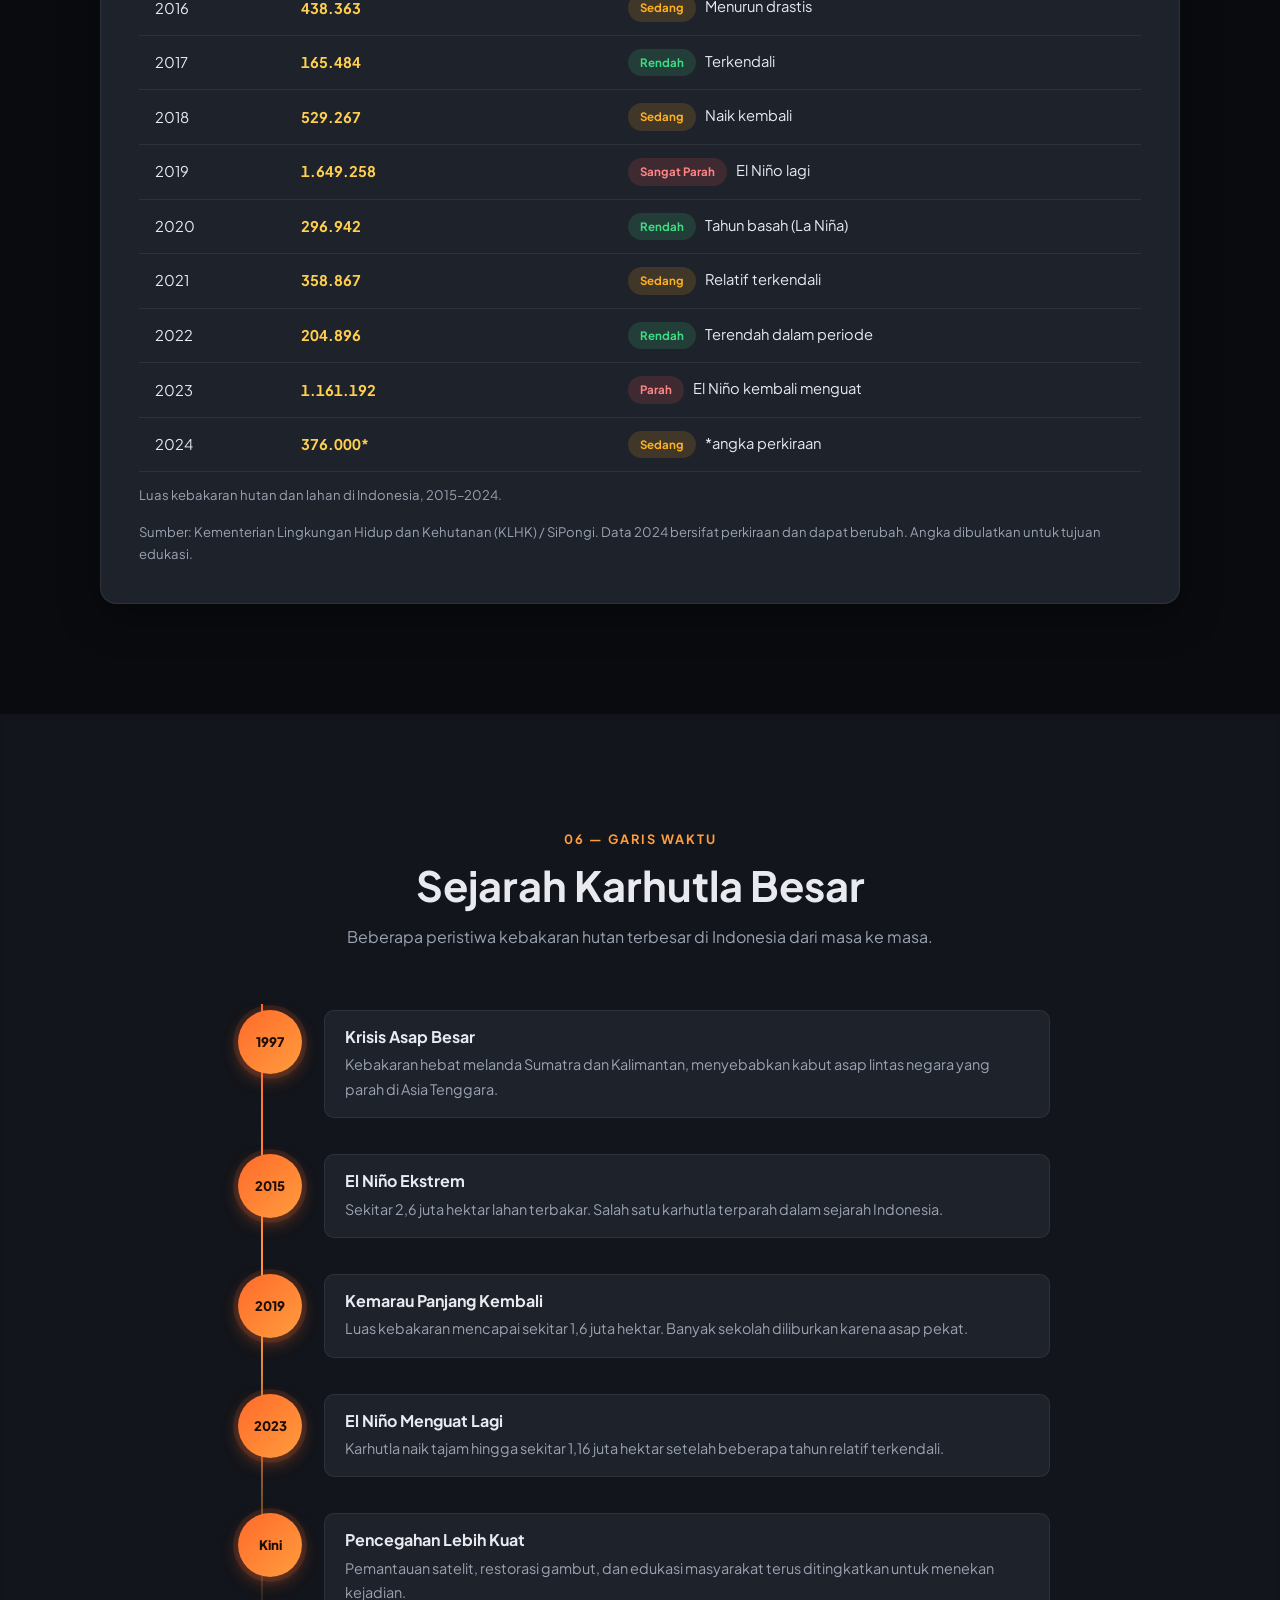
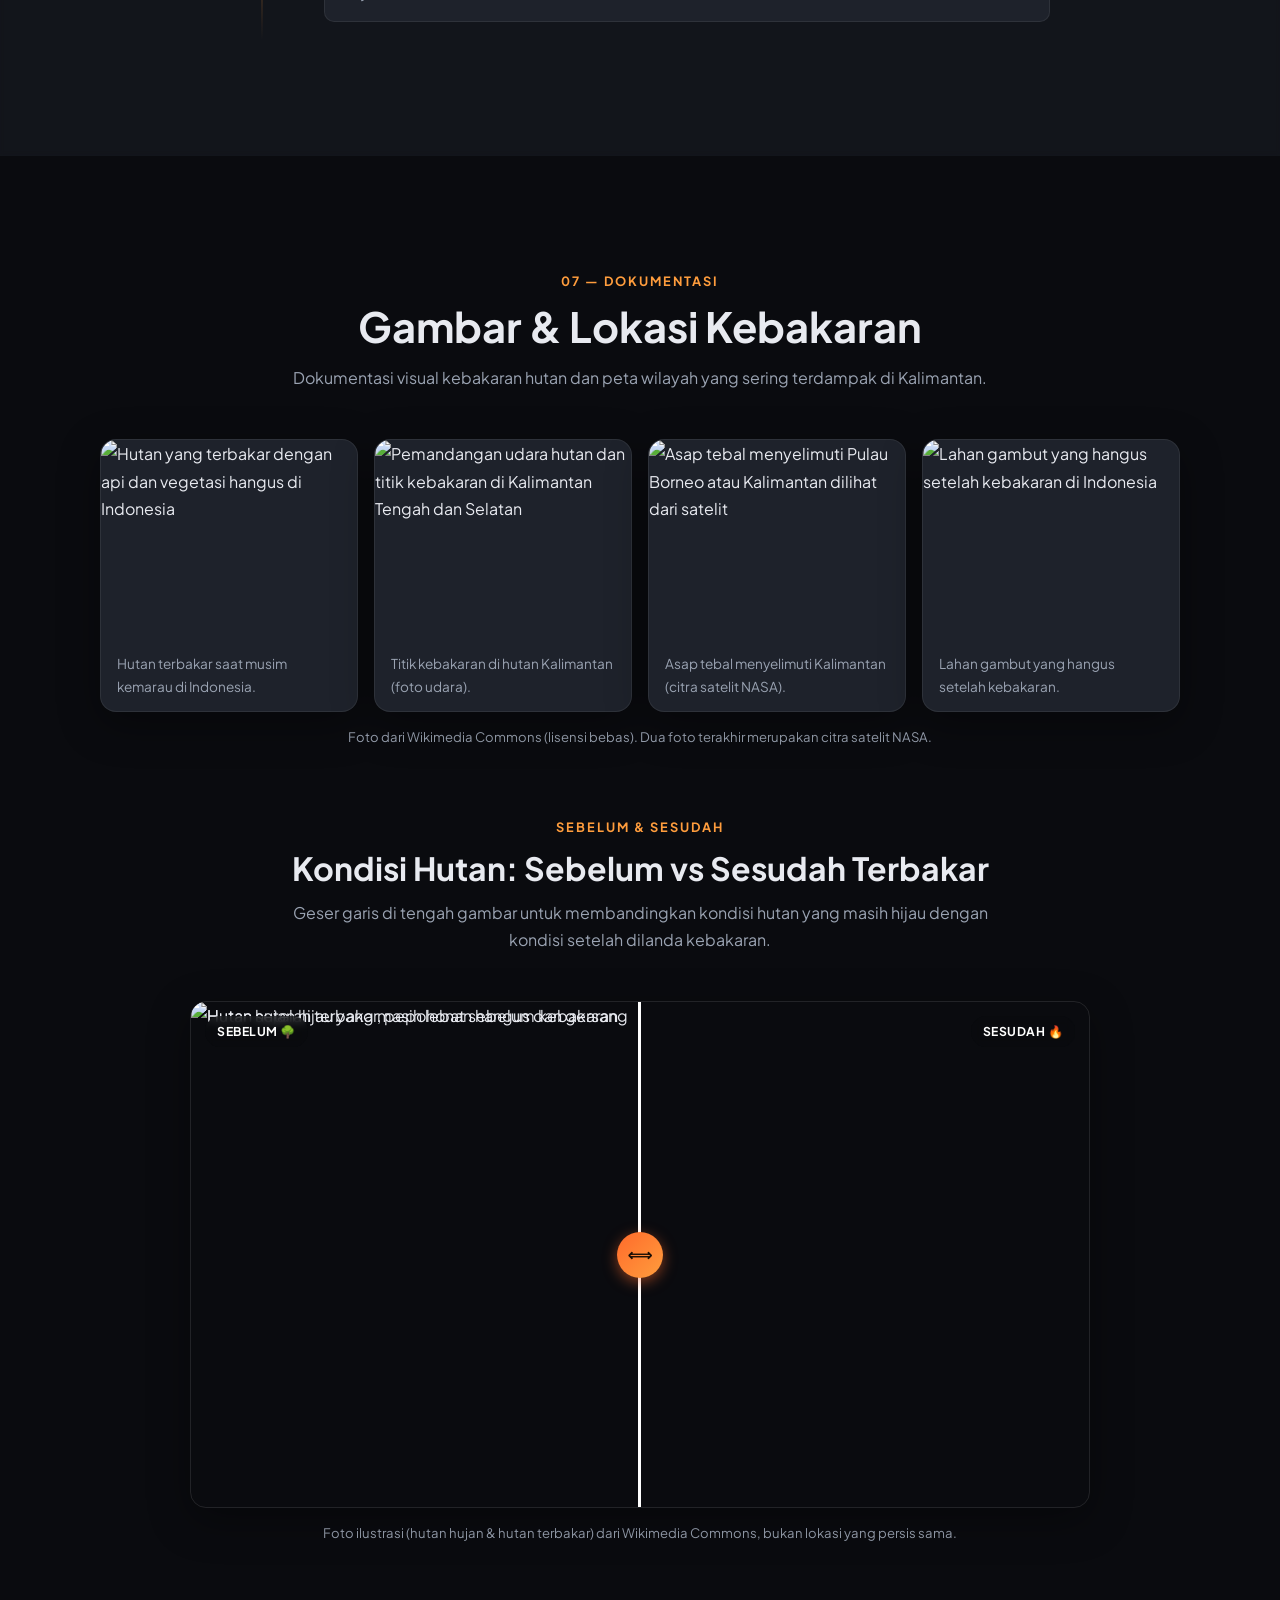
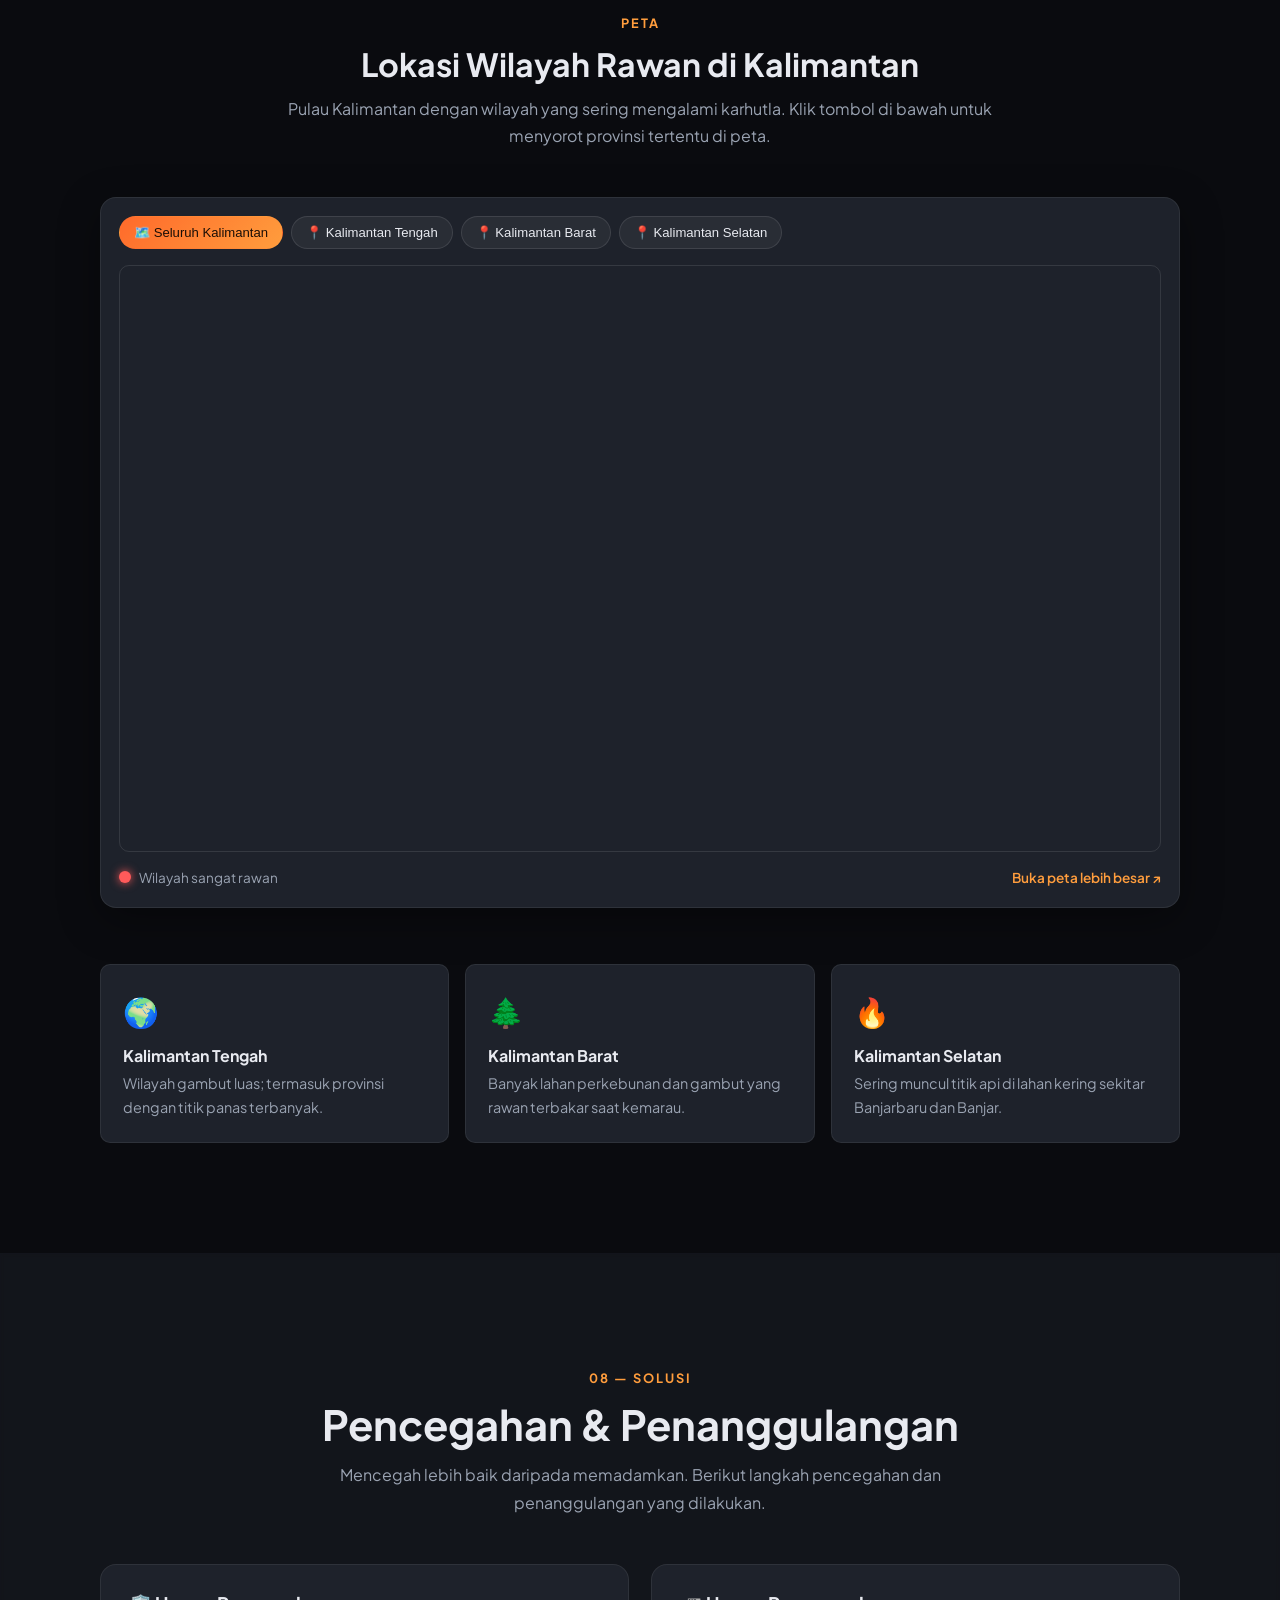
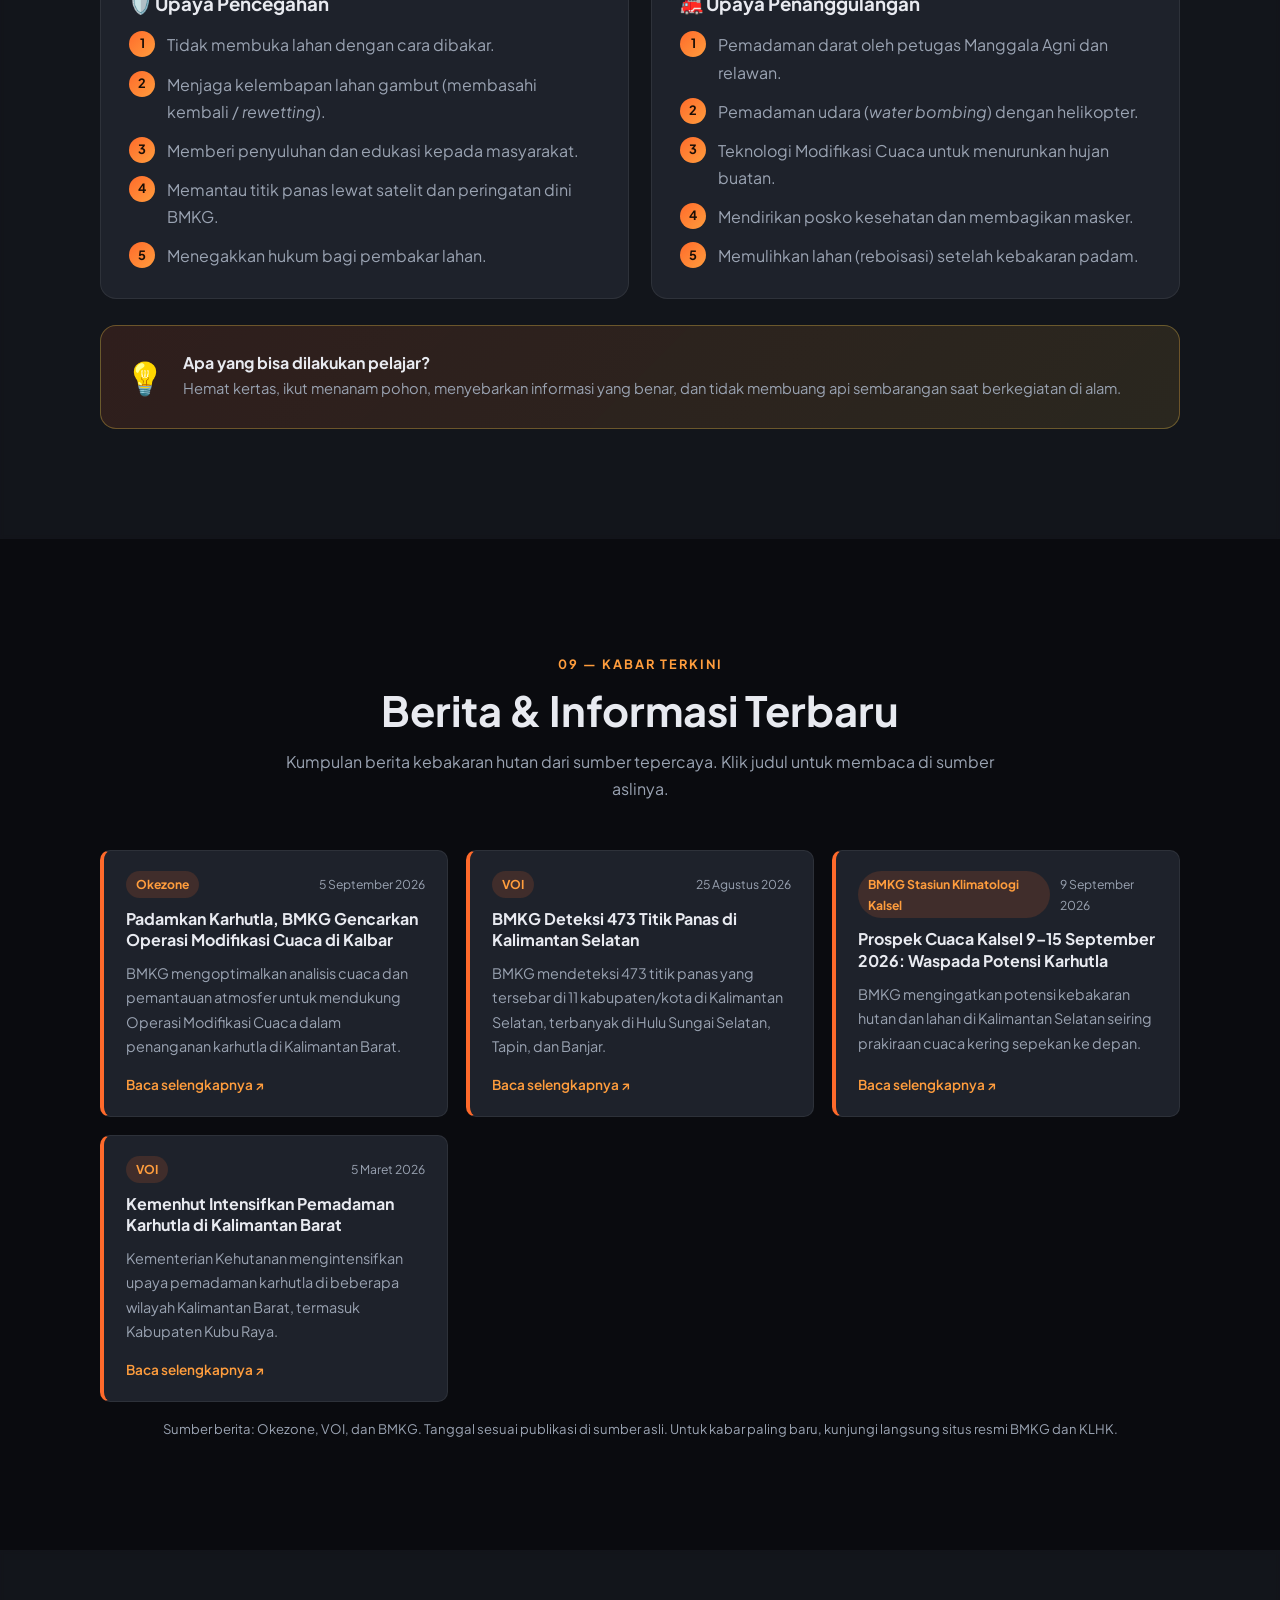
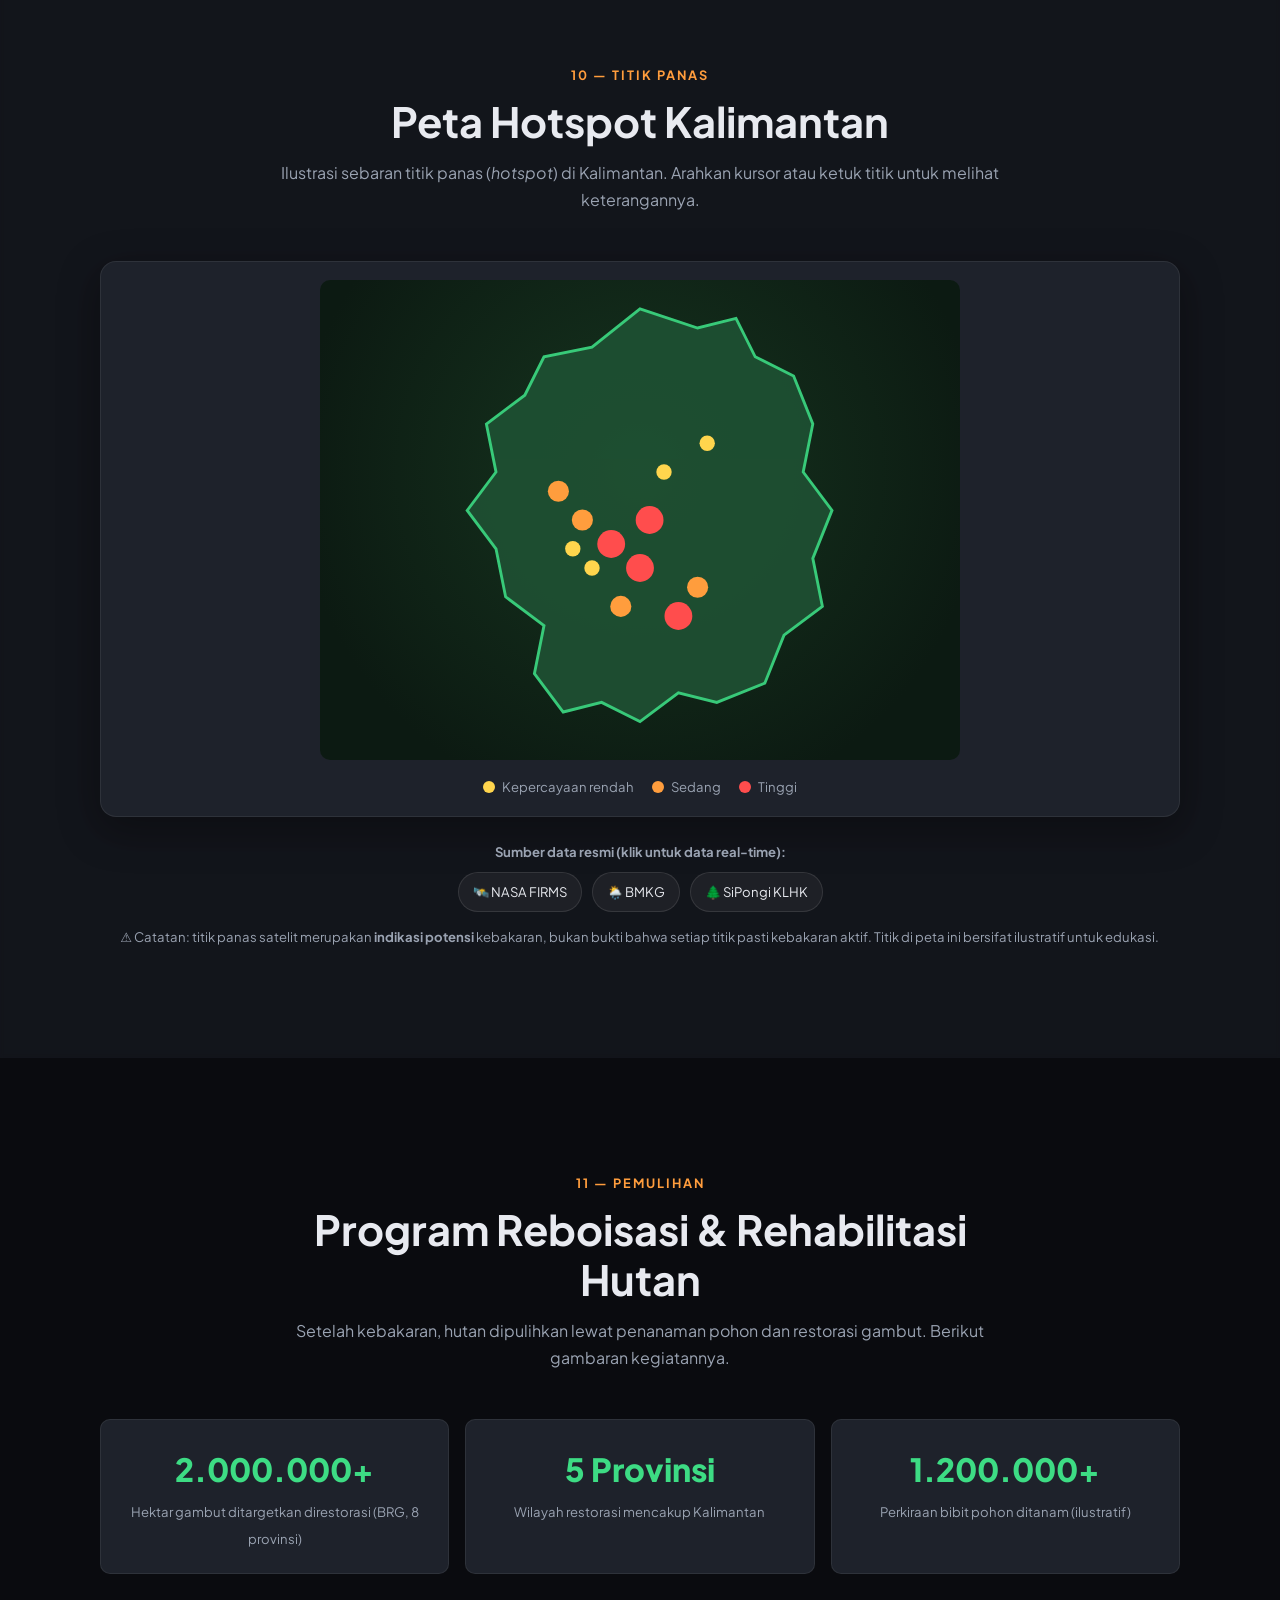
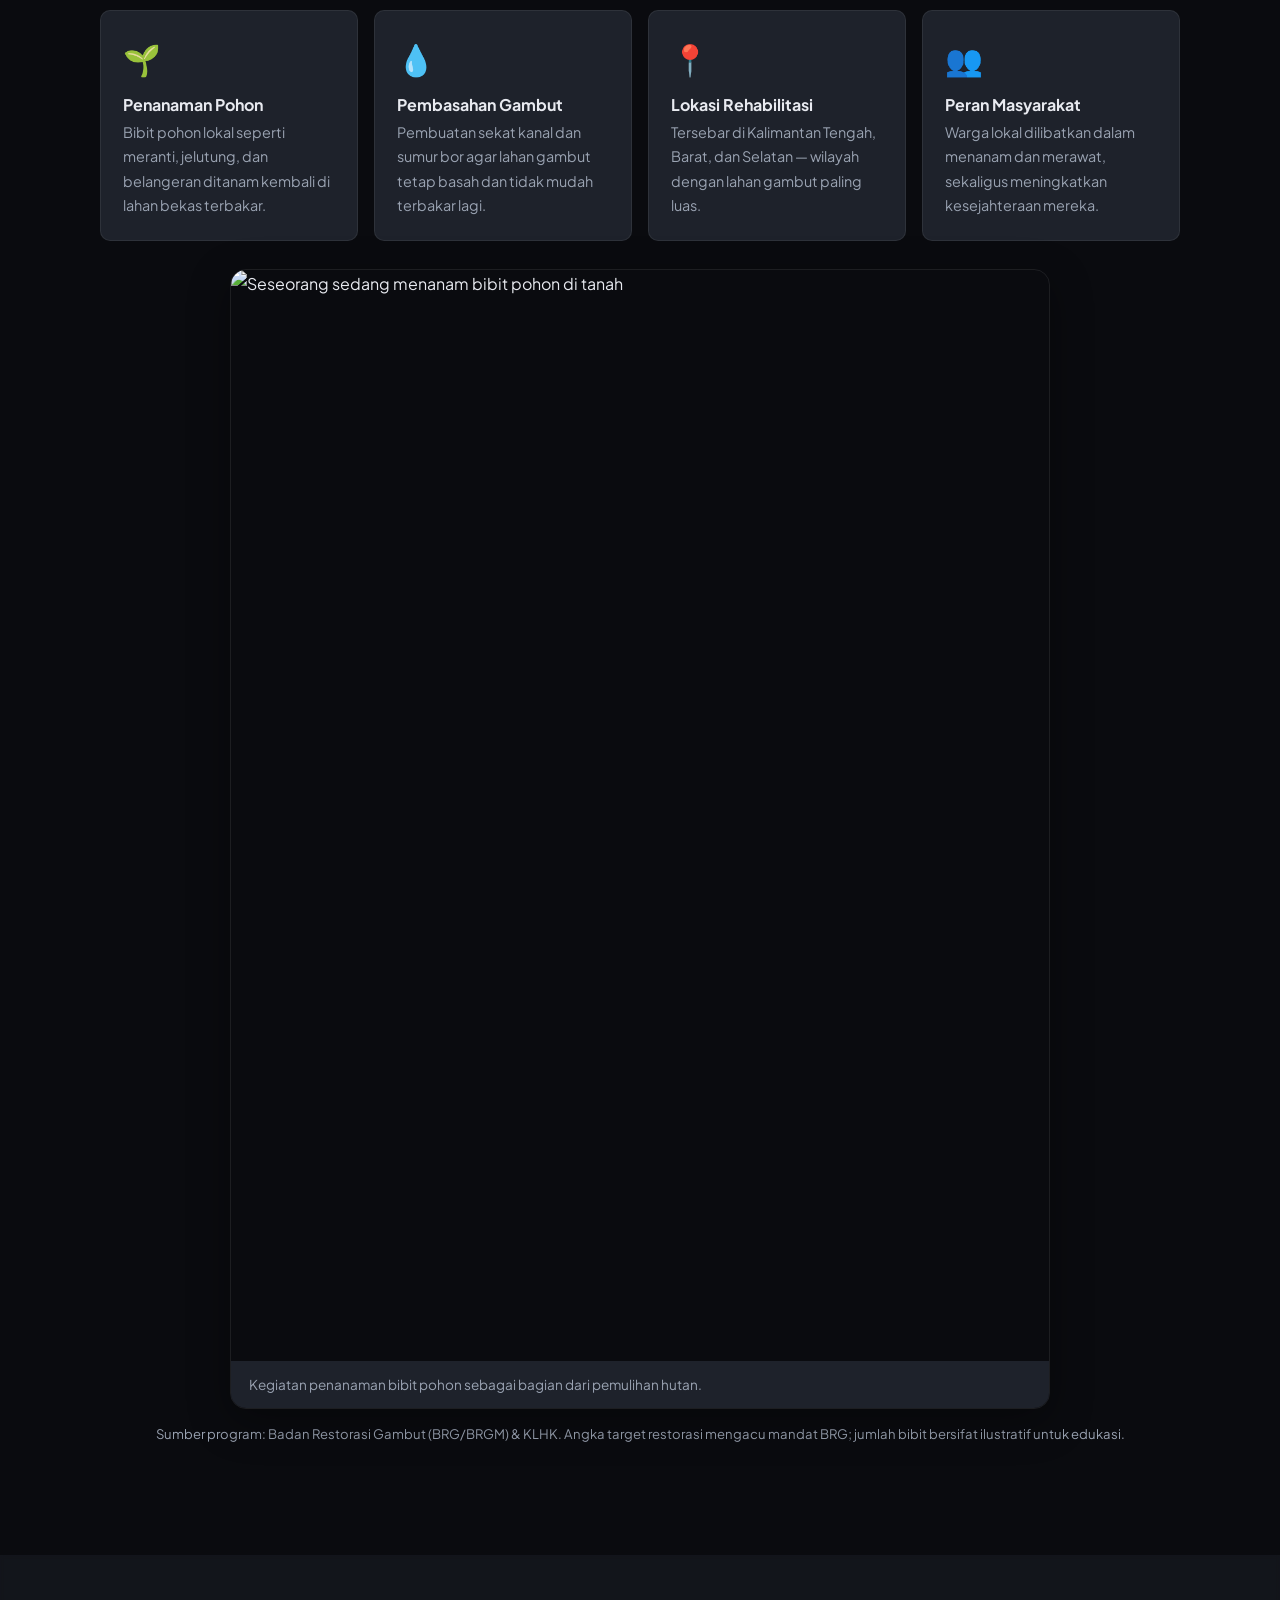
==== commit 9fe7a8de: "fix website" ====
--- a/index.html
+++ b/index.html
@@ -852,9 +852,9 @@
 
         <div class="rebo-doc reveal">
           <figure class="rebo-photo">
-            <img src="https://commons.wikimedia.org/wiki/Special:FilePath/Hutan_Hujan_Pegunungan_Meratus.jpg?width=800"
-                 alt="Hutan hijau yang pulih di Kalimantan" loading="lazy" width="800" height="369" />
-            <figcaption>Hutan hijau yang menjadi tujuan pemulihan — dokumentasi kegiatan rehabilitasi.</figcaption>
+            <img src="https://commons.wikimedia.org/wiki/Special:FilePath/Planting_a_tree.jpg?width=800"
+                 alt="Seseorang sedang menanam bibit pohon di tanah" loading="lazy" width="800" height="1067" />
+            <figcaption>Kegiatan penanaman bibit pohon sebagai bagian dari pemulihan hutan.</figcaption>
           </figure>
         </div>
         <p class="muted small" style="text-align:center;margin-top:14px">
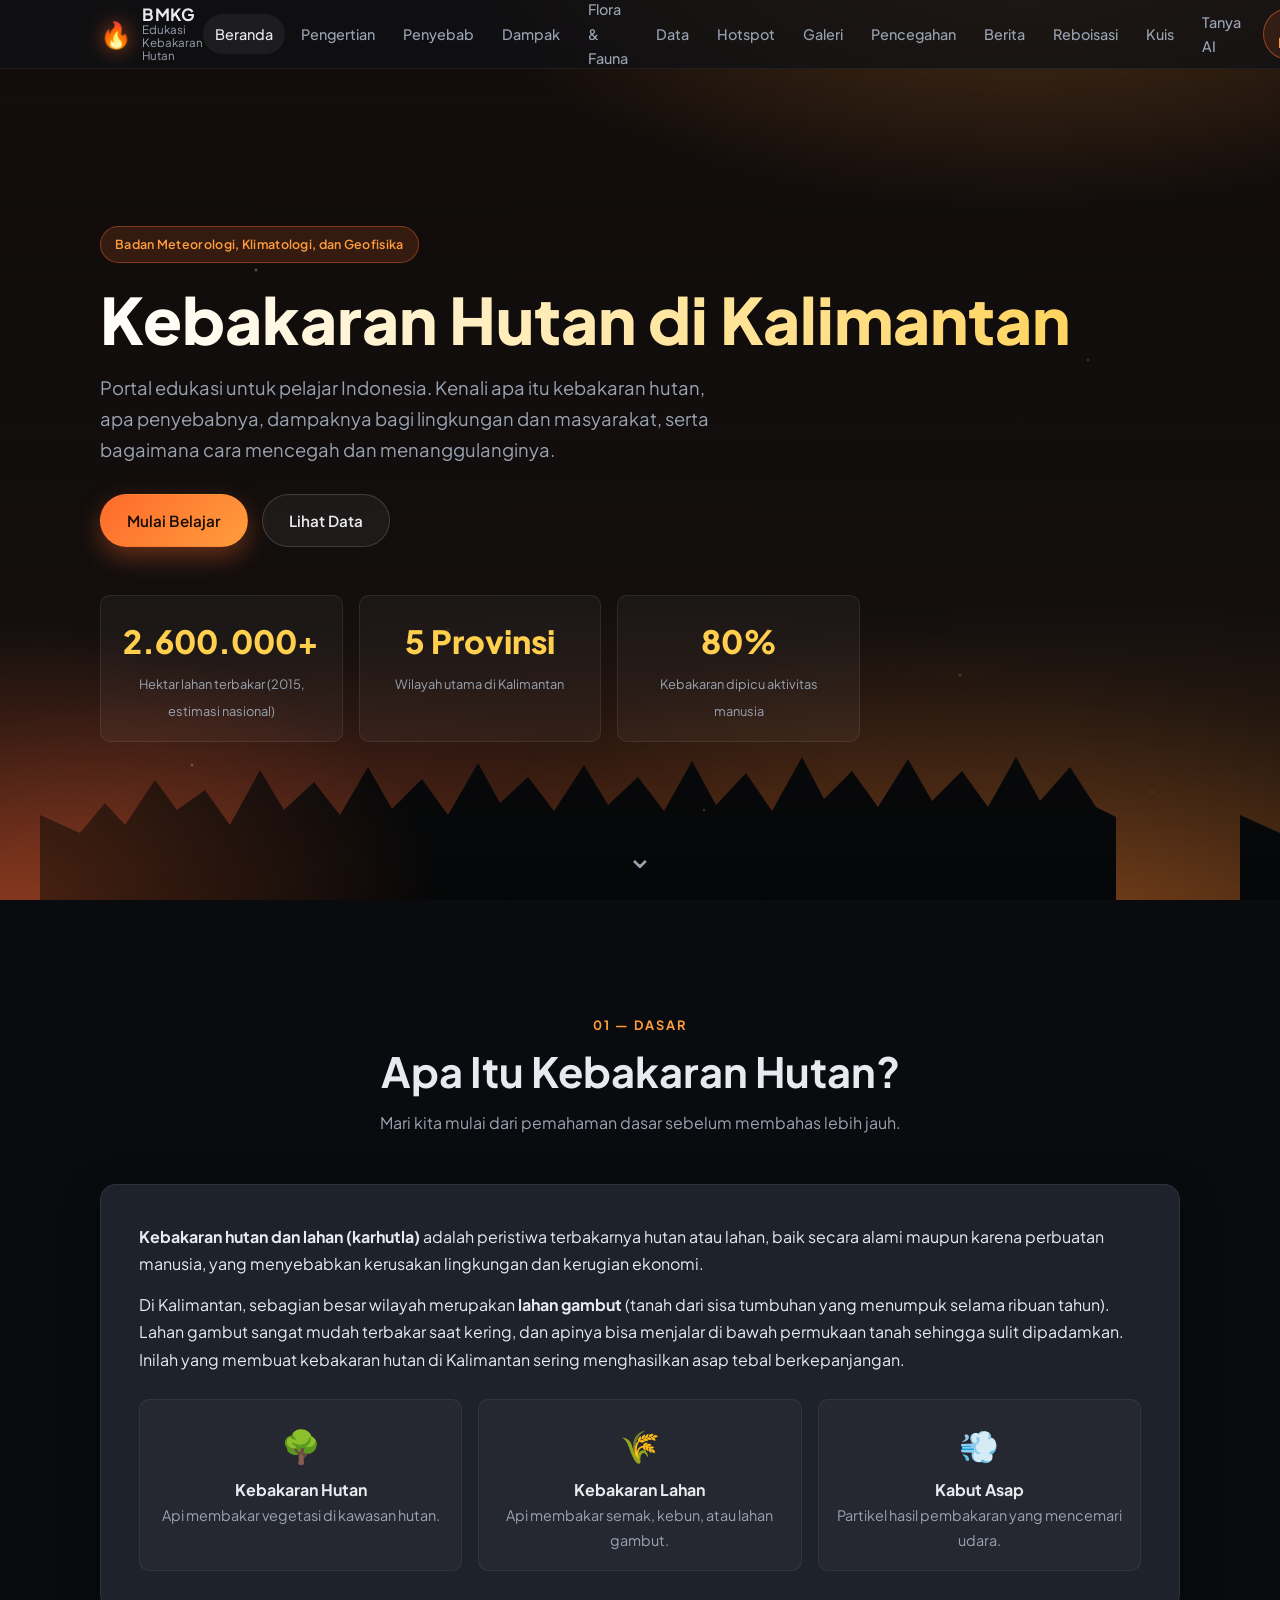
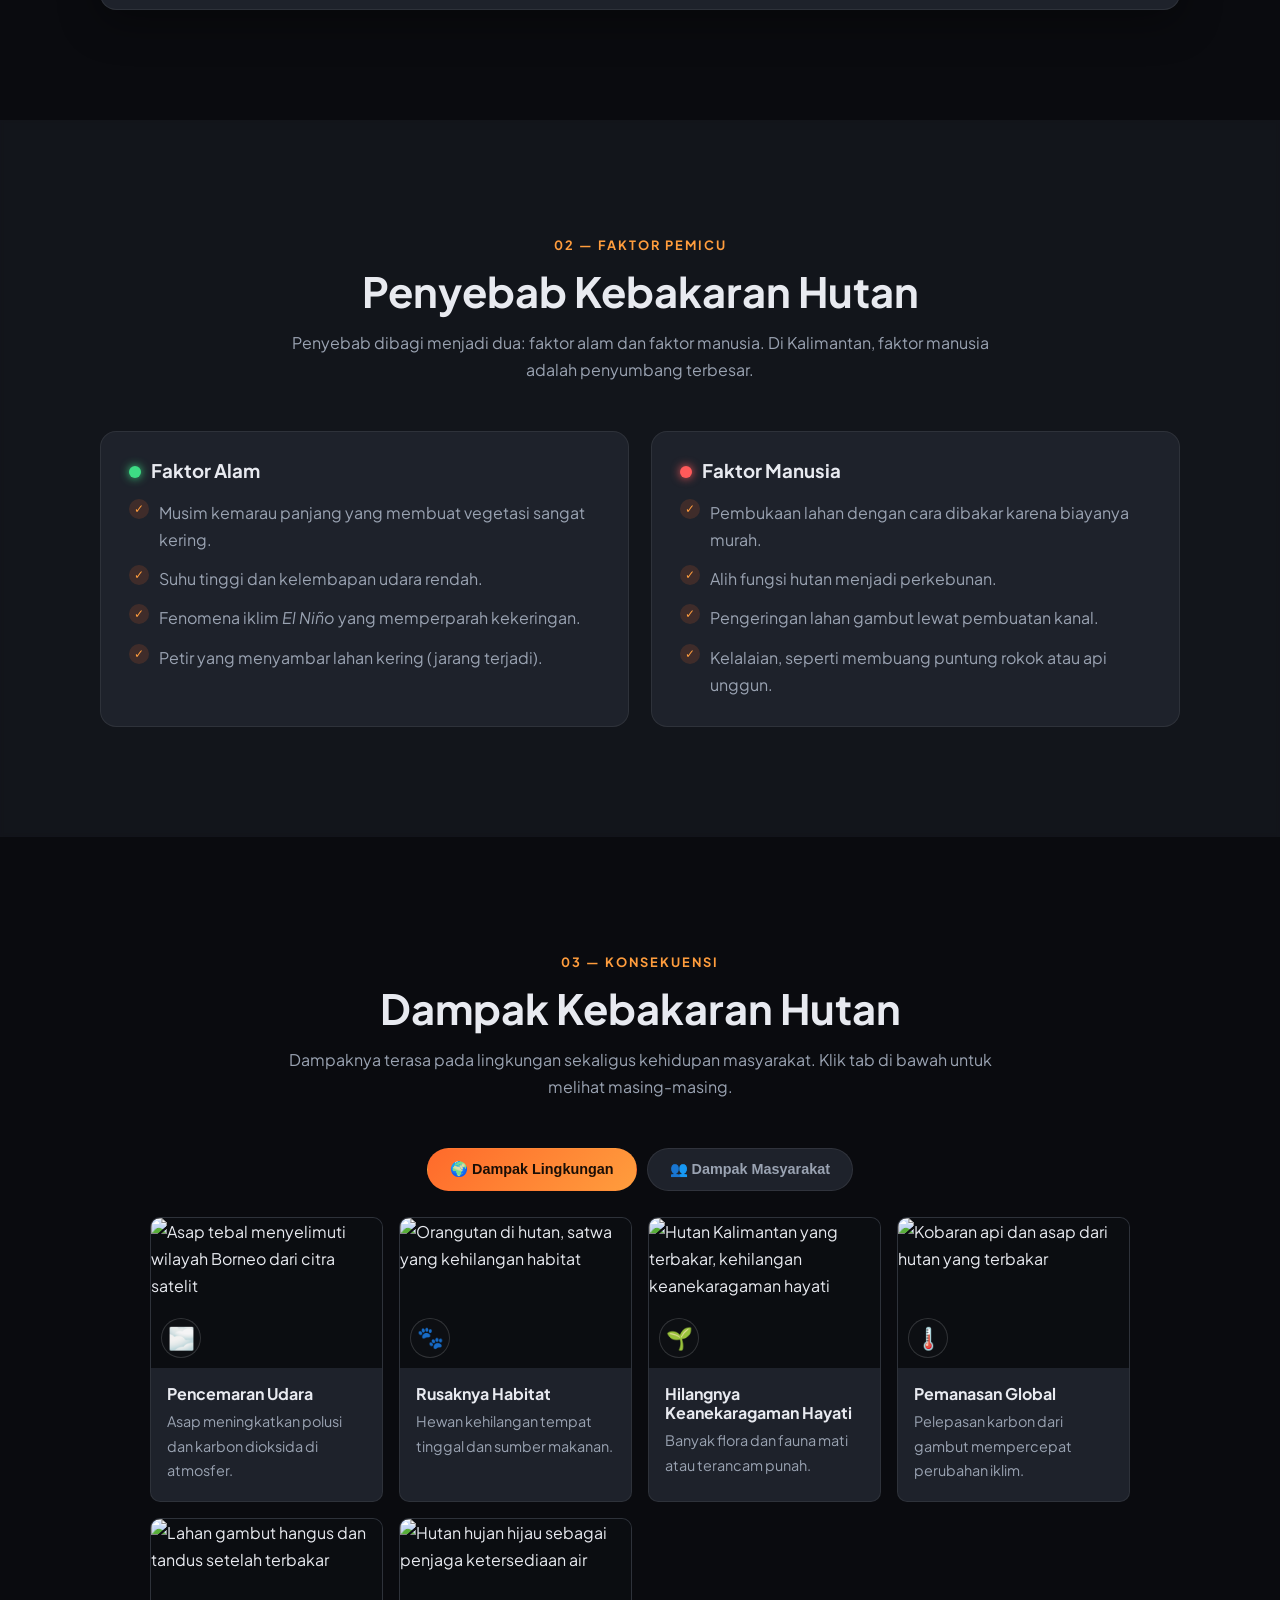
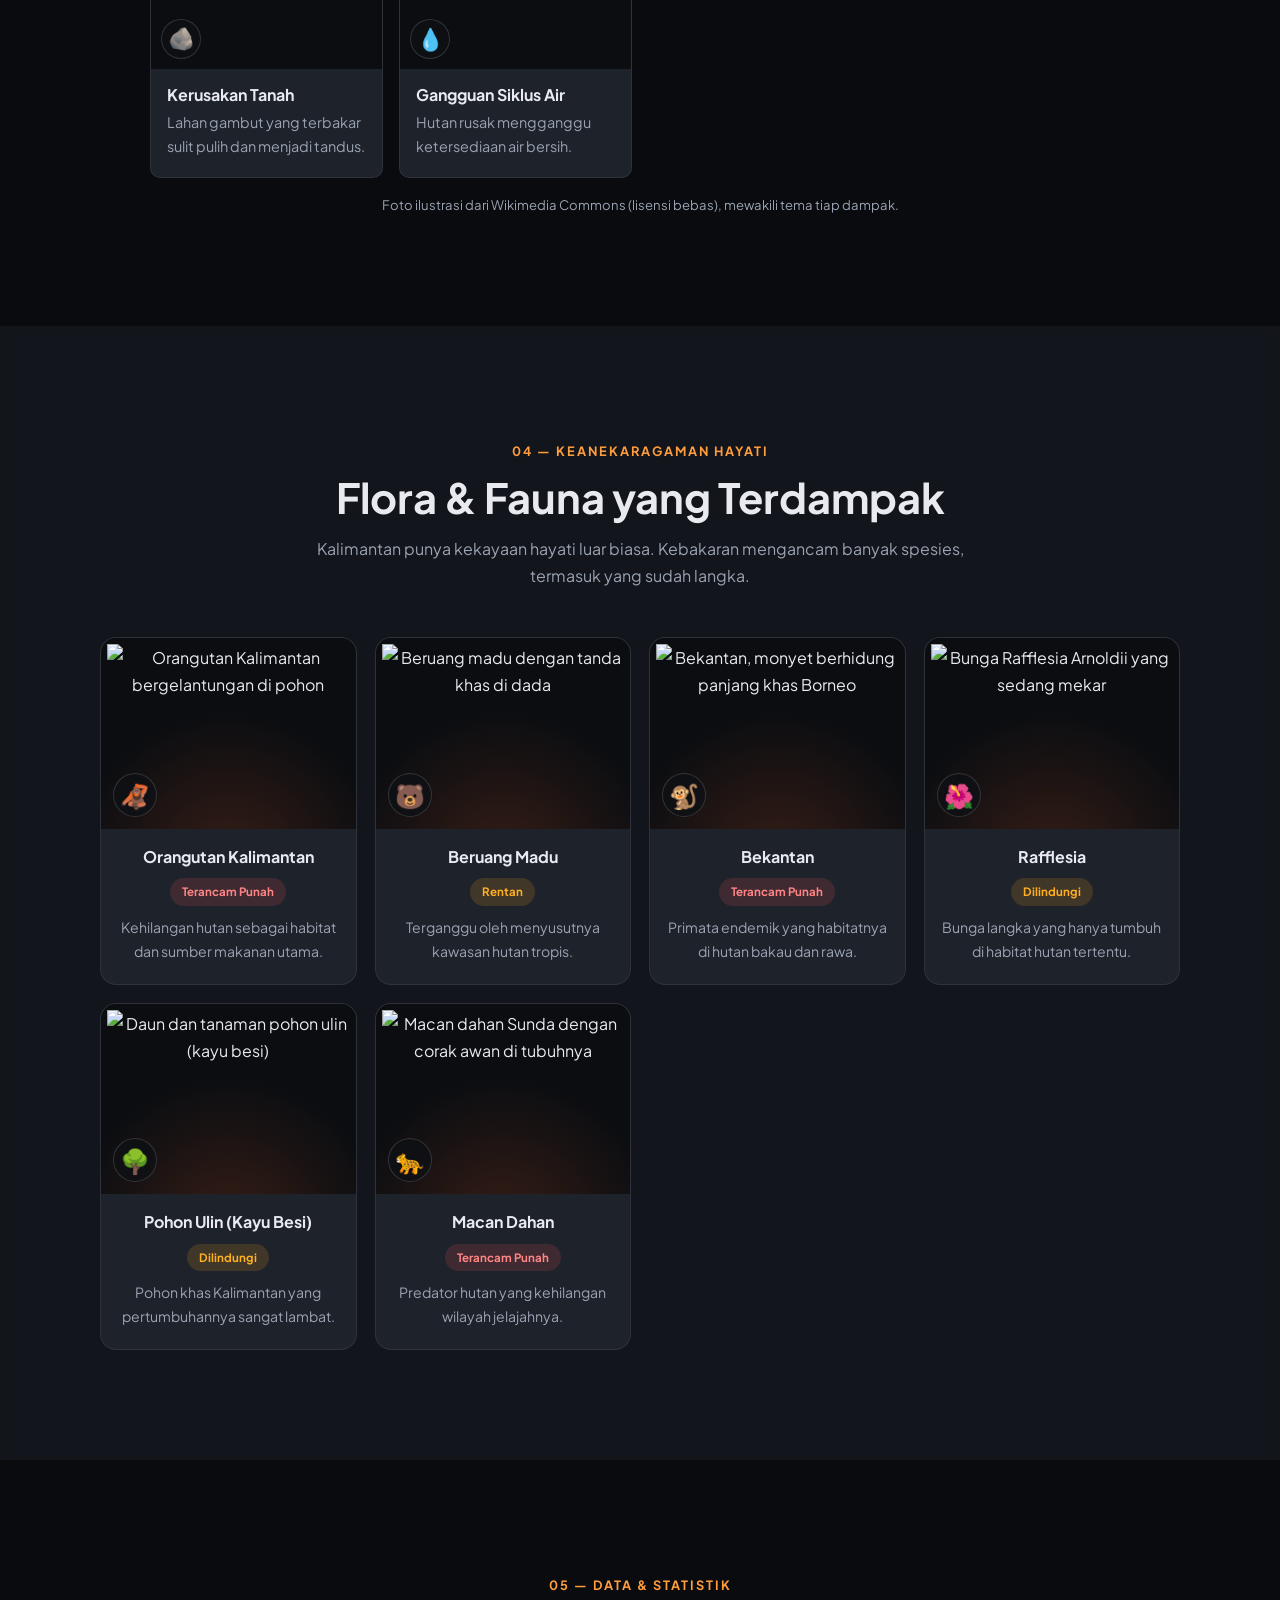
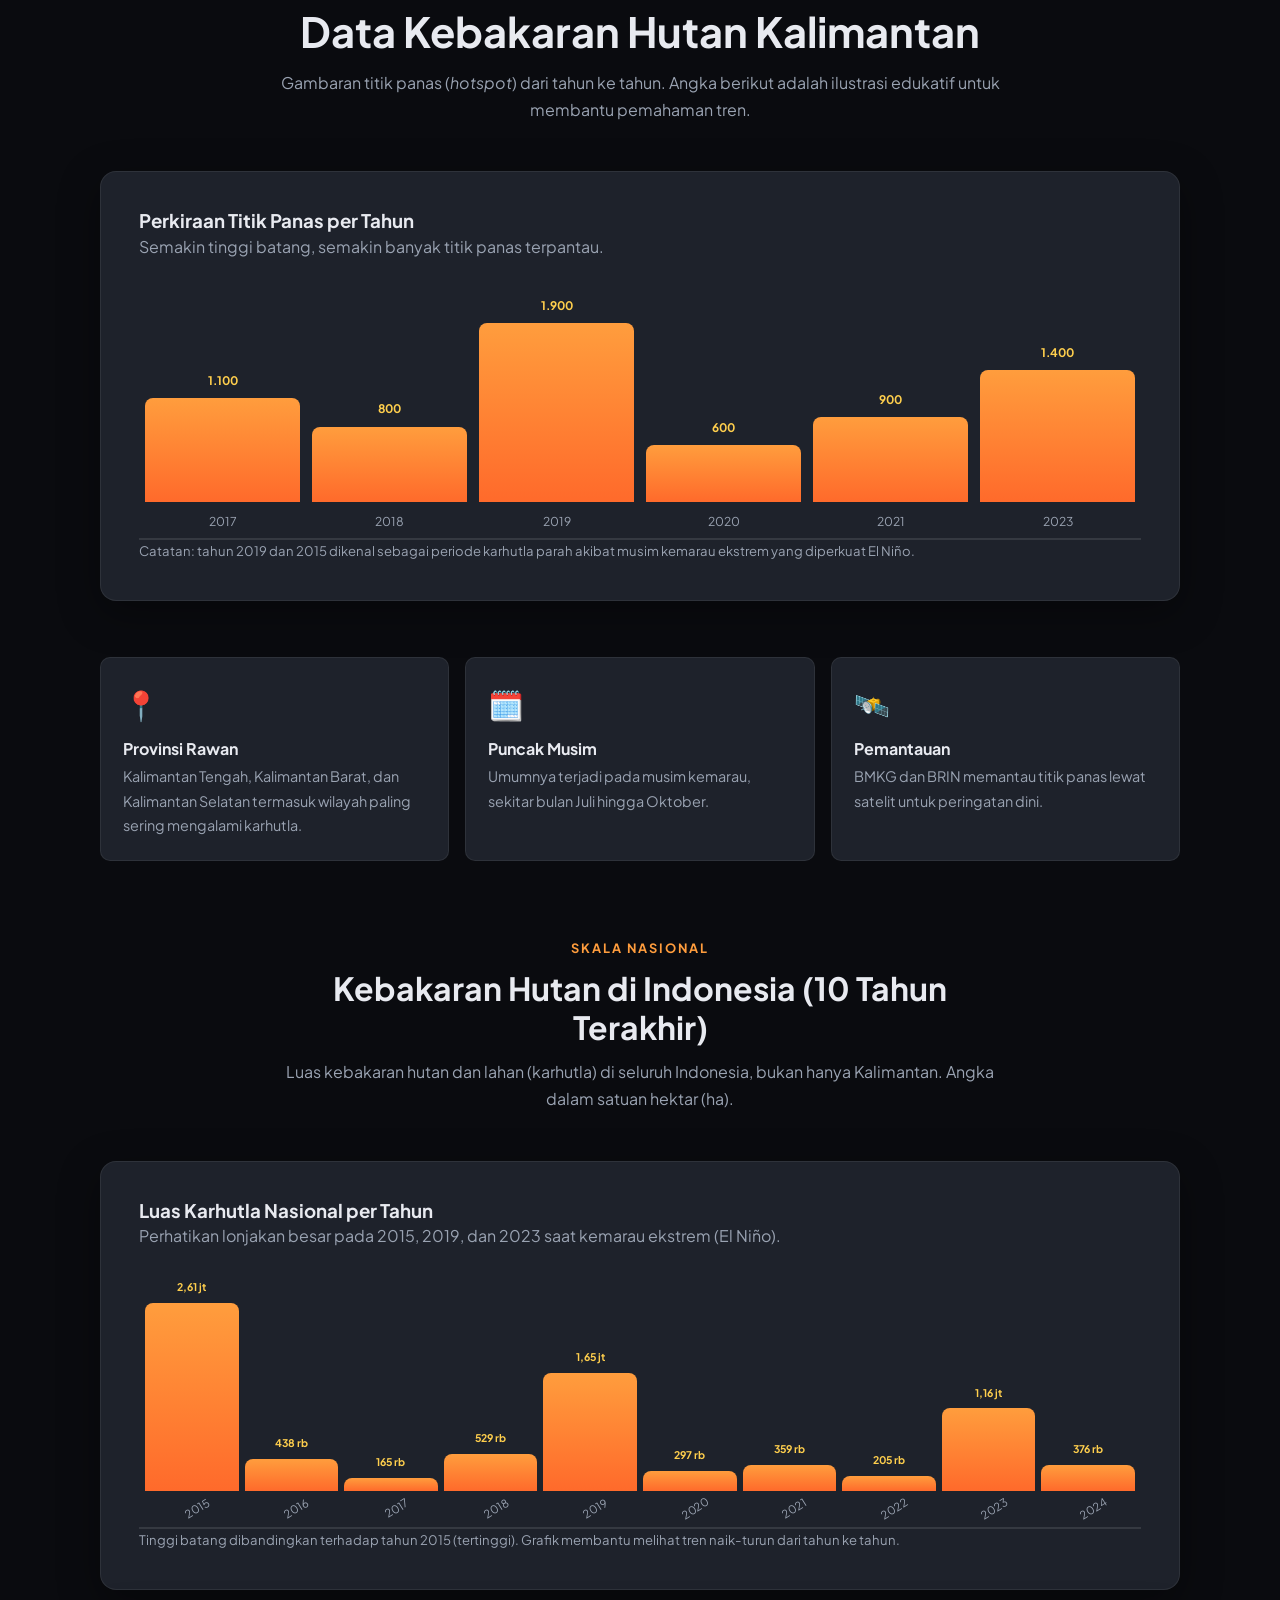
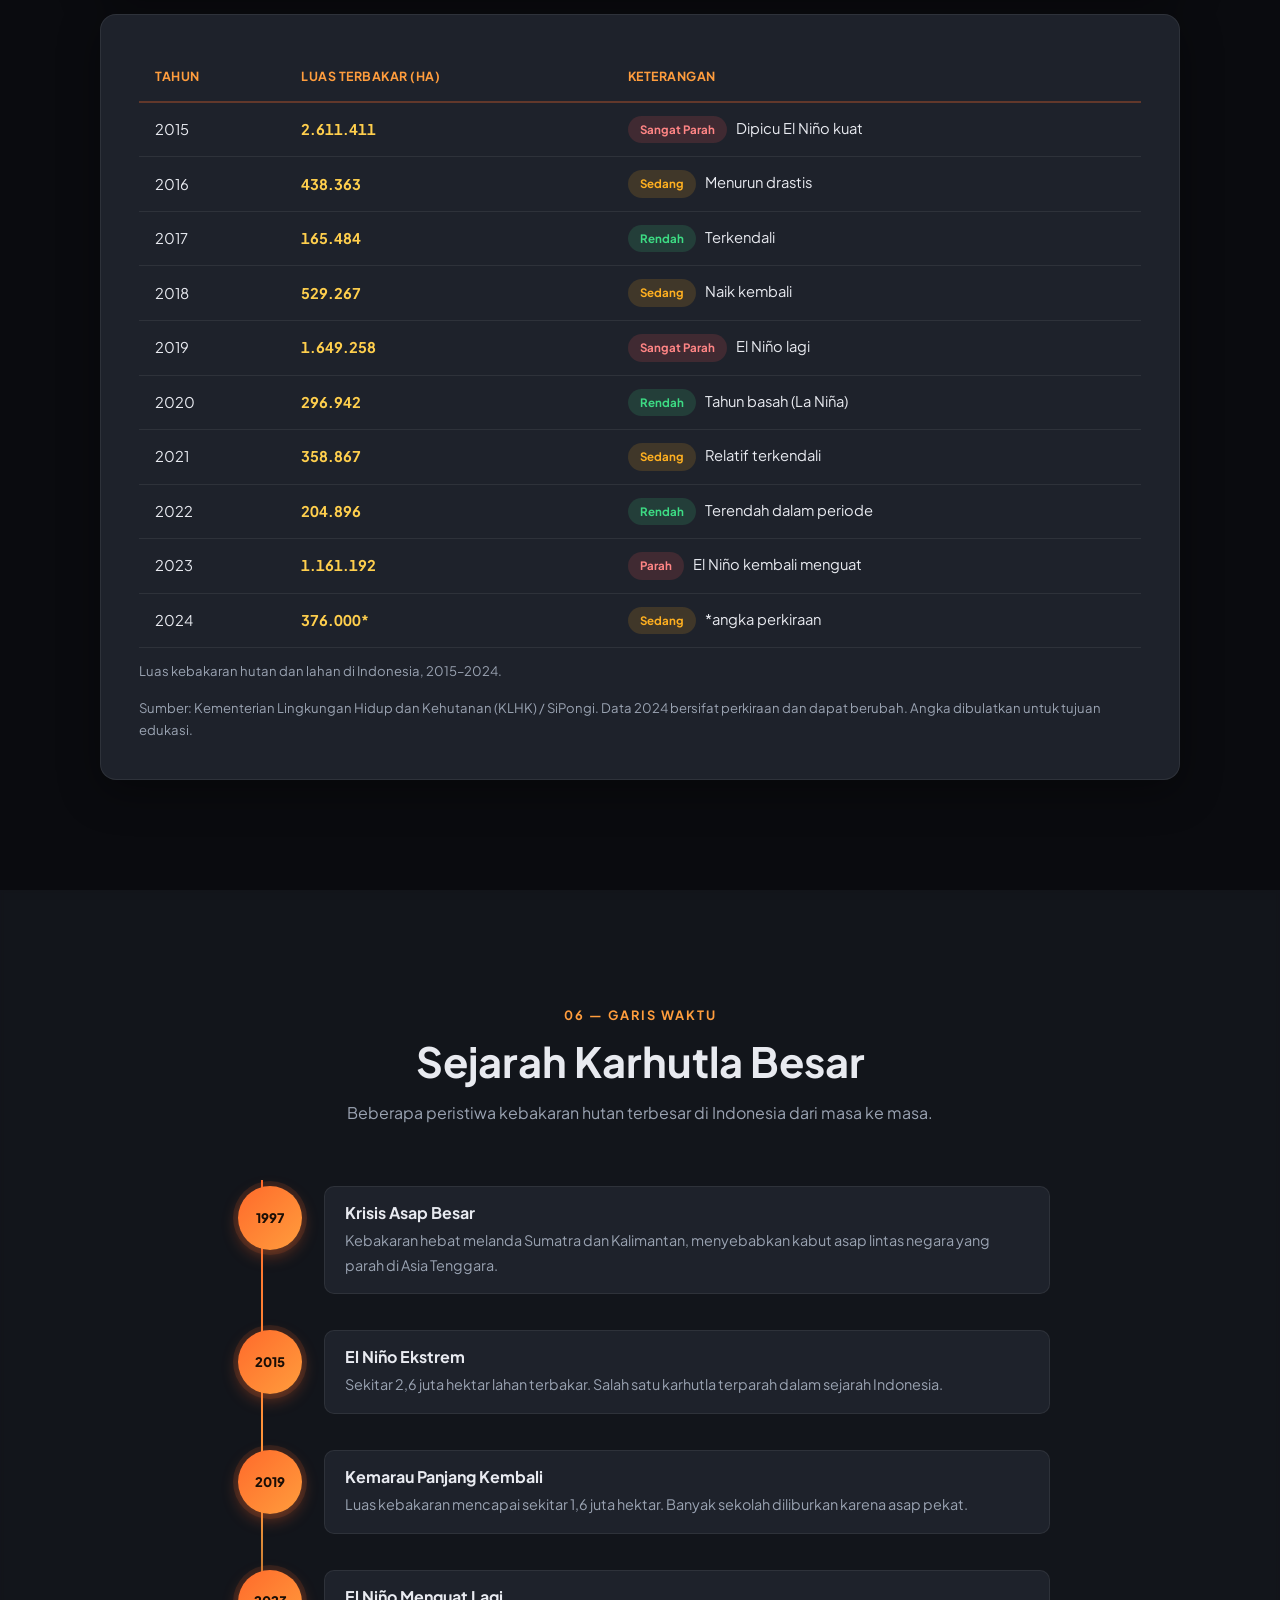
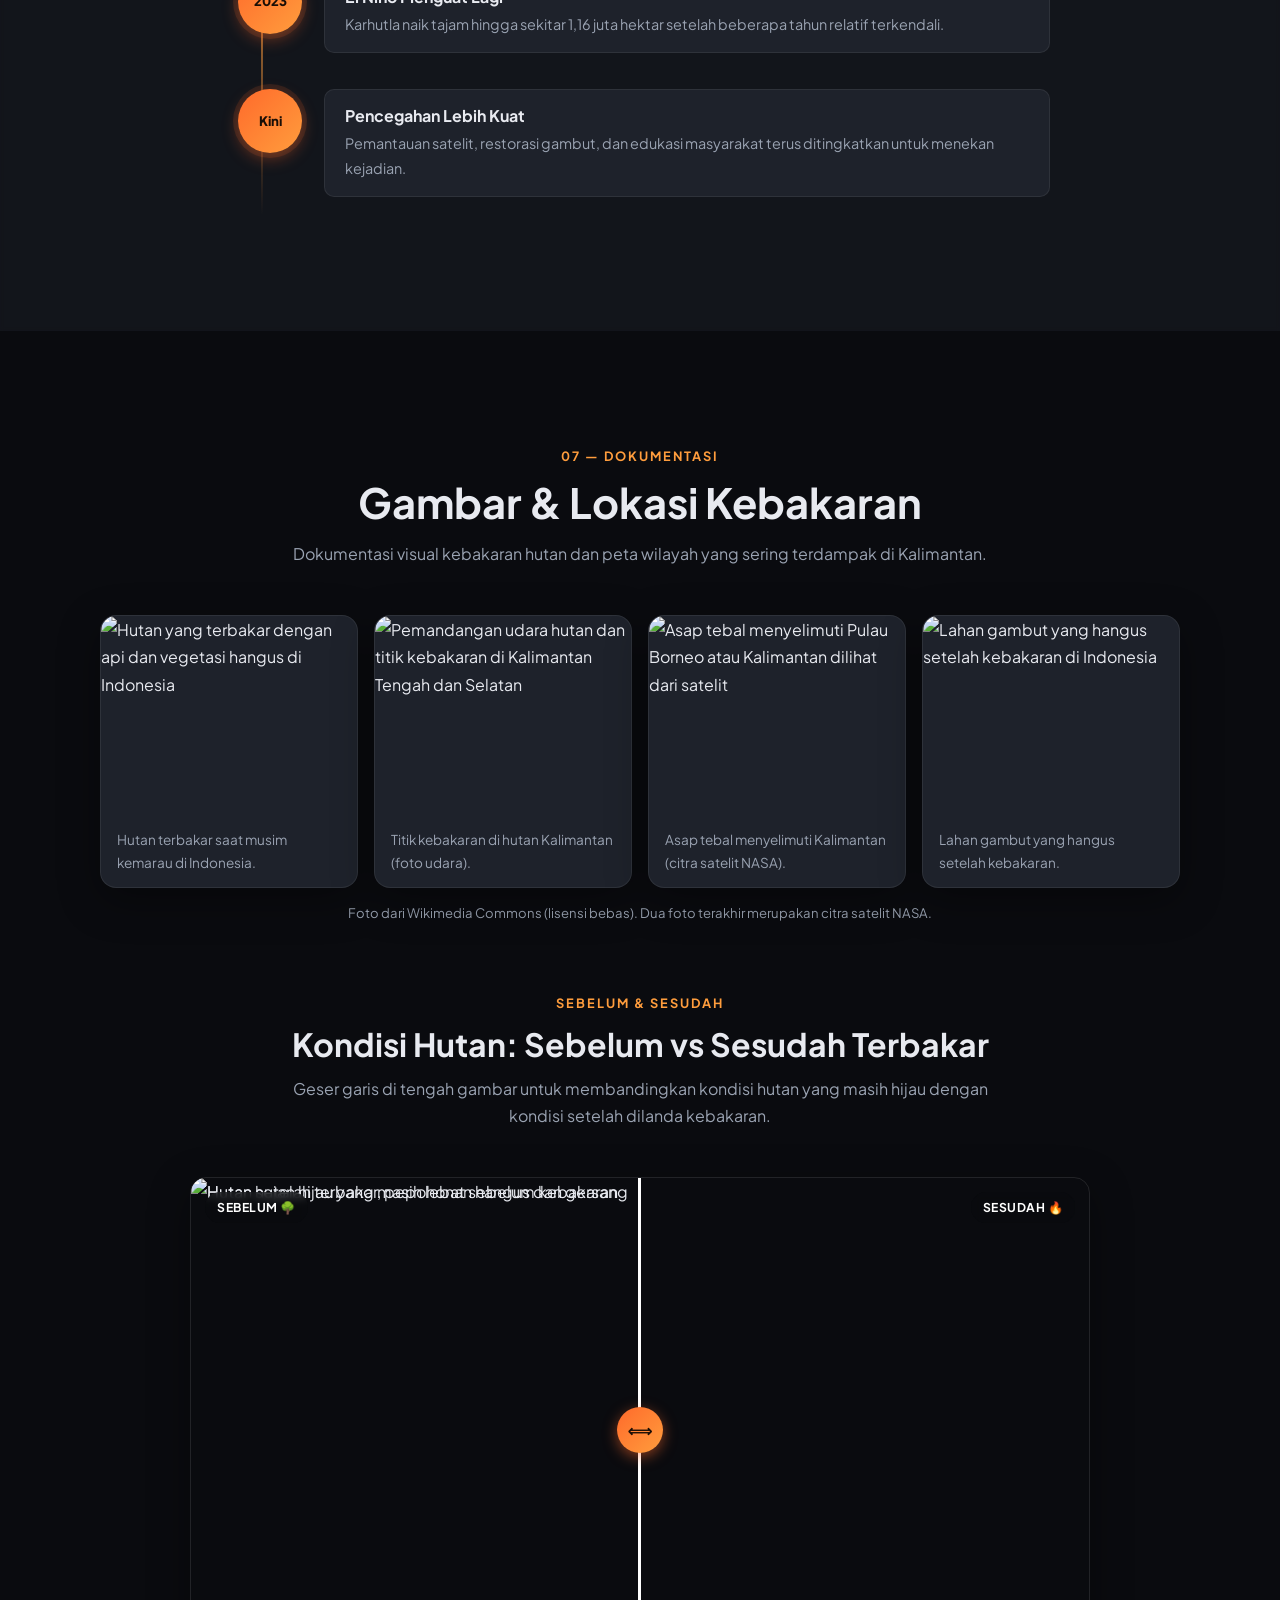
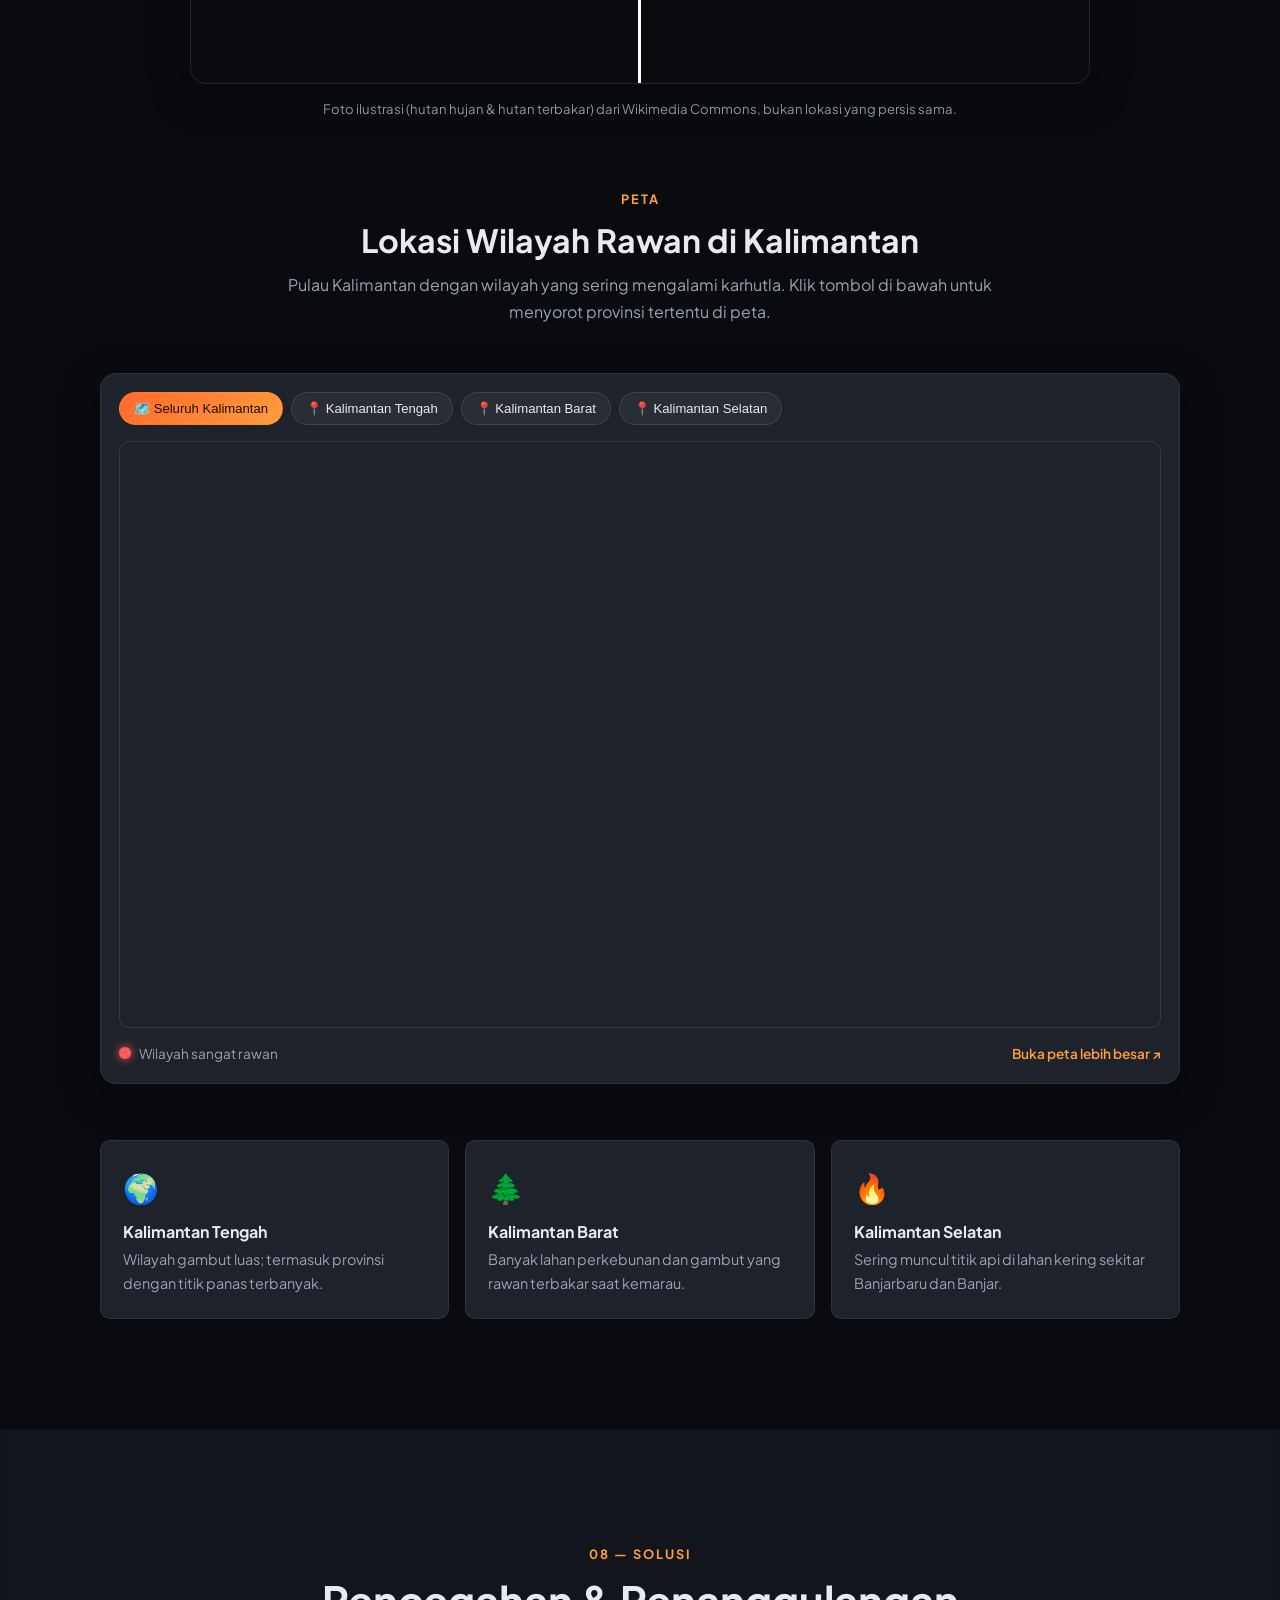
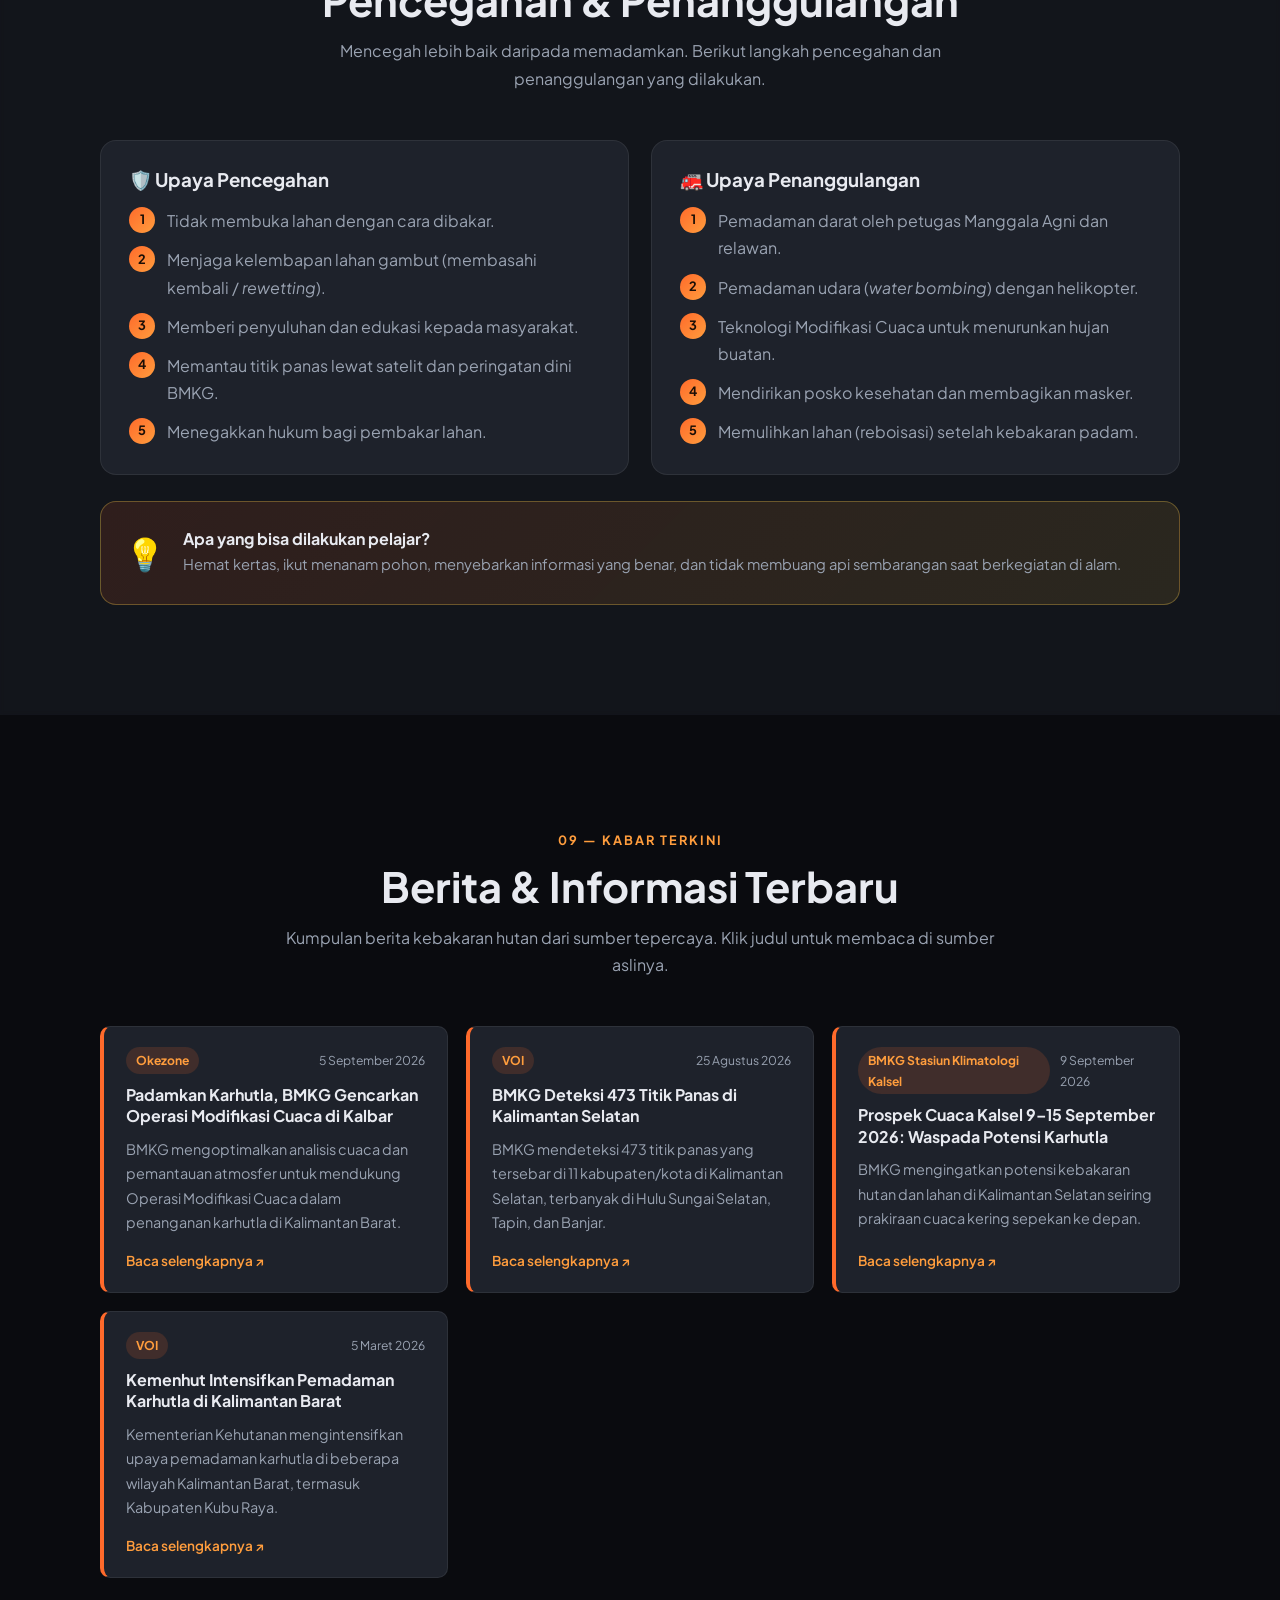
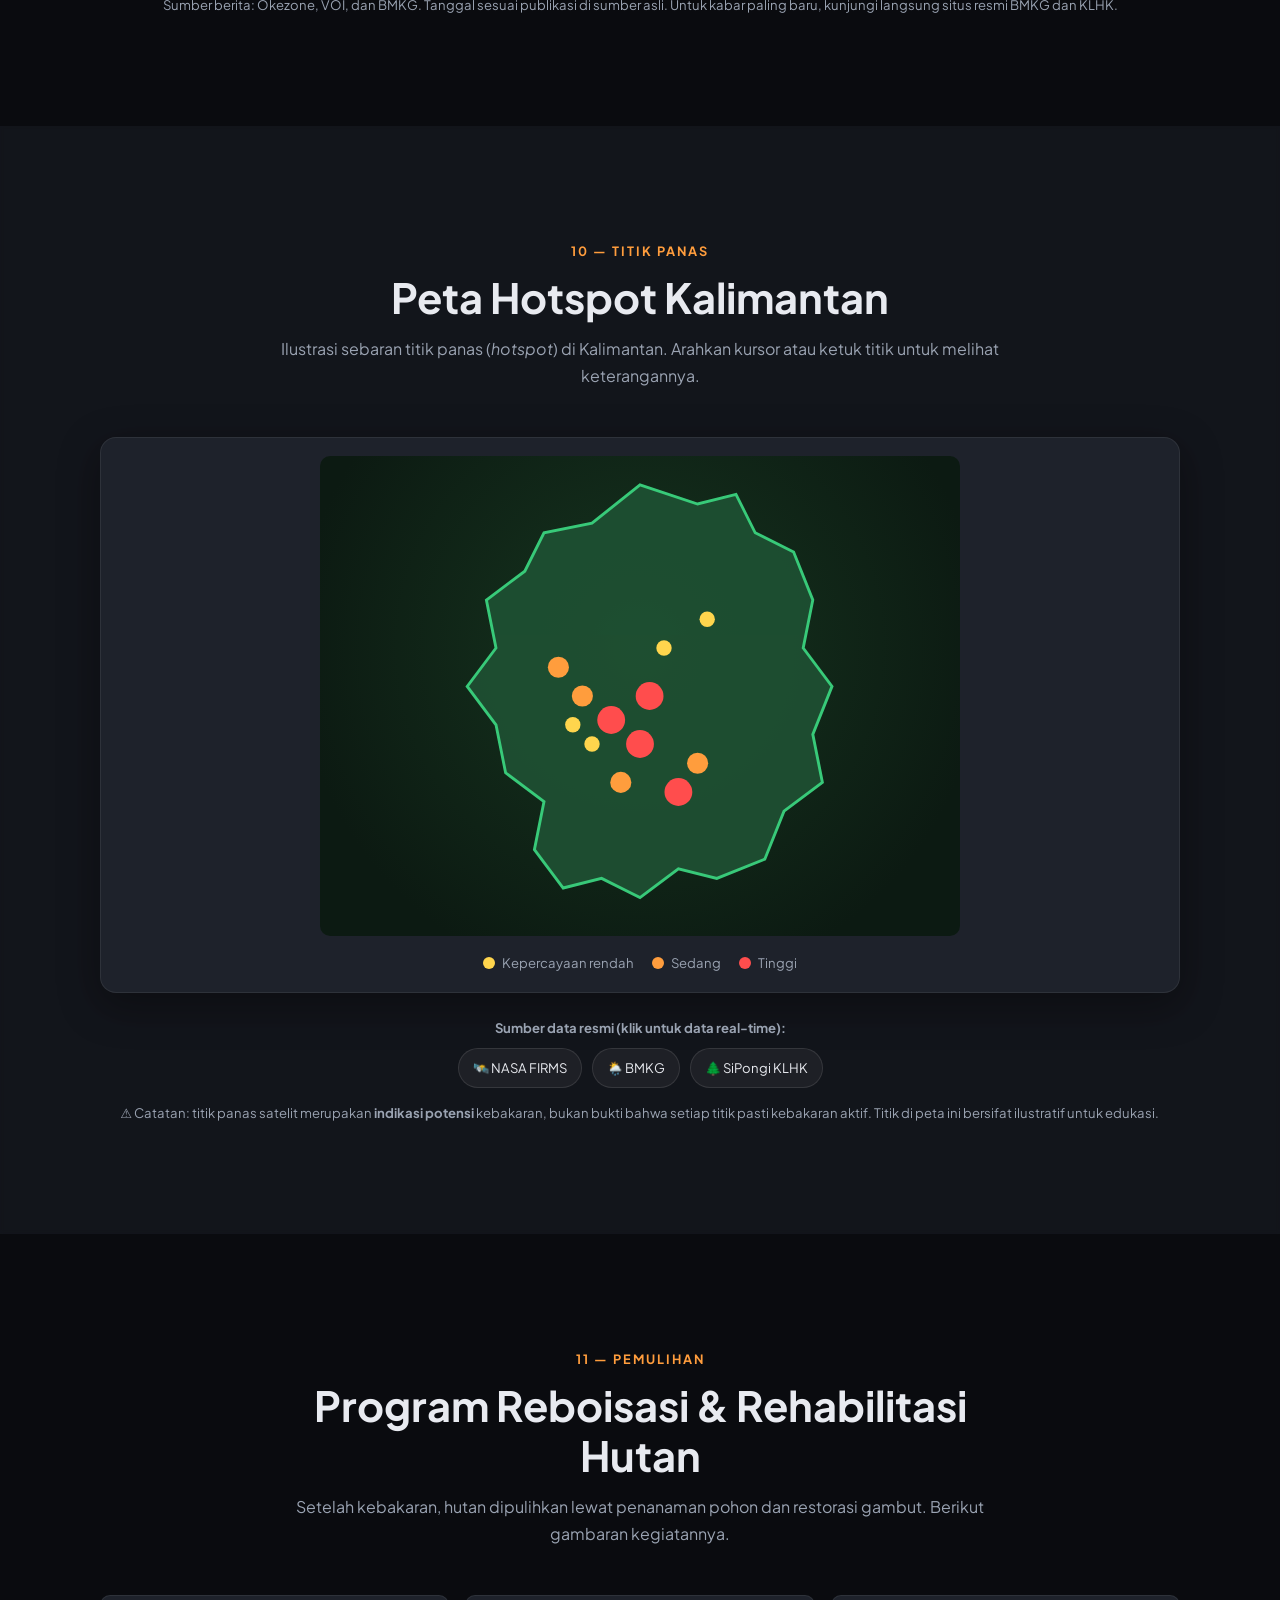
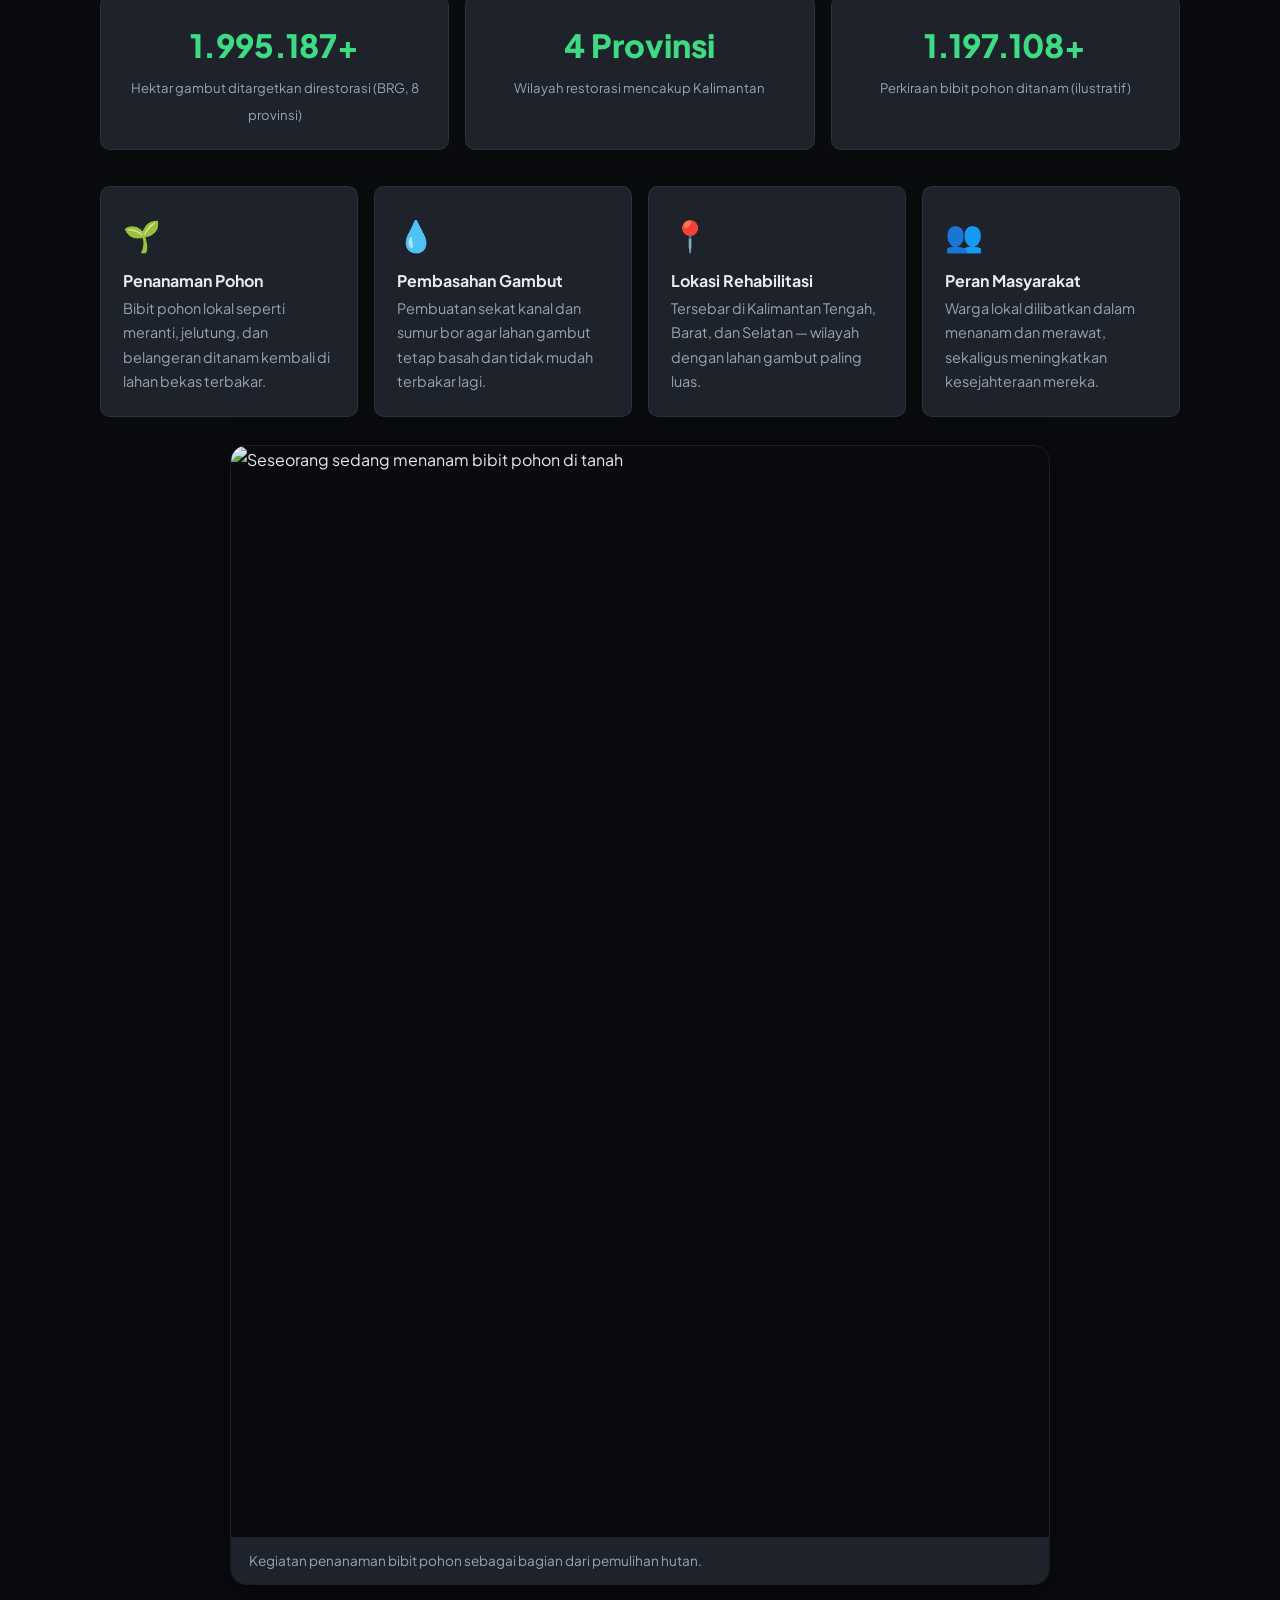
==== commit 4825d8b3: "fix website" ====
--- a/index.html
+++ b/index.html
@@ -184,32 +184,56 @@
           <div class="tab-panel active" id="tab-lingkungan" role="tabpanel">
             <div class="impact-grid">
               <div class="impact-card">
-                <span class="impact-icon">🌫️</span>
+                <div class="impact-photo">
+                  <img src="https://commons.wikimedia.org/wiki/Special:FilePath/Heavy_Smoke_Blankets_Borneo_(22126477788).jpg?width=500"
+                       alt="Asap tebal menyelimuti wilayah Borneo dari citra satelit" loading="lazy" />
+                  <span class="impact-icon">🌫️</span>
+                </div>
                 <h4>Pencemaran Udara</h4>
                 <p>Asap meningkatkan polusi dan karbon dioksida di atmosfer.</p>
               </div>
               <div class="impact-card">
-                <span class="impact-icon">🐾</span>
+                <div class="impact-photo">
+                  <img src="https://commons.wikimedia.org/wiki/Special:FilePath/Orang_Utan,_Semenggok_Forest_Reserve,_Sarawak,_Borneo,_Malaysia.JPG?width=500"
+                       alt="Orangutan di hutan, satwa yang kehilangan habitat" loading="lazy" />
+                  <span class="impact-icon">🐾</span>
+                </div>
                 <h4>Rusaknya Habitat</h4>
                 <p>Hewan kehilangan tempat tinggal dan sumber makanan.</p>
               </div>
               <div class="impact-card">
-                <span class="impact-icon">🌱</span>
+                <div class="impact-photo">
+                  <img src="https://commons.wikimedia.org/wiki/Special:FilePath/Central_-_South_Kalimantan_Rainforest_%26_Fires,_Indonesia_(34680238435).jpg?width=500"
+                       alt="Hutan Kalimantan yang terbakar, kehilangan keanekaragaman hayati" loading="lazy" />
+                  <span class="impact-icon">🌱</span>
+                </div>
                 <h4>Hilangnya Keanekaragaman Hayati</h4>
                 <p>Banyak flora dan fauna mati atau terancam punah.</p>
               </div>
               <div class="impact-card">
-                <span class="impact-icon">🌡️</span>
+                <div class="impact-photo">
+                  <img src="https://commons.wikimedia.org/wiki/Special:FilePath/Hutan_Terbakar_-_panoramio.jpg?width=500"
+                       alt="Kobaran api dan asap dari hutan yang terbakar" loading="lazy" />
+                  <span class="impact-icon">🌡️</span>
+                </div>
                 <h4>Pemanasan Global</h4>
                 <p>Pelepasan karbon dari gambut mempercepat perubahan iklim.</p>
               </div>
               <div class="impact-card">
-                <span class="impact-icon">🪨</span>
+                <div class="impact-photo">
+                  <img src="https://commons.wikimedia.org/wiki/Special:FilePath/Burned_Peatland_in_Indonesia.jpg?width=500"
+                       alt="Lahan gambut hangus dan tandus setelah terbakar" loading="lazy" />
+                  <span class="impact-icon">🪨</span>
+                </div>
                 <h4>Kerusakan Tanah</h4>
                 <p>Lahan gambut yang terbakar sulit pulih dan menjadi tandus.</p>
               </div>
               <div class="impact-card">
-                <span class="impact-icon">💧</span>
+                <div class="impact-photo">
+                  <img src="https://commons.wikimedia.org/wiki/Special:FilePath/Hutan_Hujan_Pegunungan_Meratus.jpg?width=500"
+                       alt="Hutan hujan hijau sebagai penjaga ketersediaan air" loading="lazy" />
+                  <span class="impact-icon">💧</span>
+                </div>
                 <h4>Gangguan Siklus Air</h4>
                 <p>Hutan rusak mengganggu ketersediaan air bersih.</p>
               </div>
@@ -219,38 +243,65 @@
           <div class="tab-panel" id="tab-masyarakat" role="tabpanel" hidden>
             <div class="impact-grid">
               <div class="impact-card">
-                <span class="impact-icon">🫁</span>
+                <div class="impact-photo">
+                  <img src="https://commons.wikimedia.org/wiki/Special:FilePath/Hutan_Terbakar_-_panoramio.jpg?width=500"
+                       alt="Asap tebal dari kebakaran yang mengganggu pernapasan" loading="lazy" />
+                  <span class="impact-icon">🫁</span>
+                </div>
                 <h4>Gangguan Kesehatan</h4>
                 <p>ISPA, iritasi mata, dan sesak napas akibat kabut asap.</p>
               </div>
               <div class="impact-card">
-                <span class="impact-icon">🏫</span>
+                <div class="impact-photo">
+                  <img src="https://commons.wikimedia.org/wiki/Special:FilePath/Heavy_Smoke_Blankets_Borneo_(22126477788).jpg?width=500"
+                       alt="Kabut asap pekat yang membuat kegiatan sekolah terganggu" loading="lazy" />
+                  <span class="impact-icon">🏫</span>
+                </div>
                 <h4>Sekolah Diliburkan</h4>
                 <p>Kegiatan belajar terganggu saat asap pekat melanda.</p>
               </div>
               <div class="impact-card">
-                <span class="impact-icon">✈️</span>
+                <div class="impact-photo">
+                  <img src="https://commons.wikimedia.org/wiki/Special:FilePath/Central_-_South_Kalimantan_Rainforest_%26_Fires,_Indonesia_(34680238435).jpg?width=500"
+                       alt="Asap tebal menurunkan jarak pandang transportasi" loading="lazy" />
+                  <span class="impact-icon">✈️</span>
+                </div>
                 <h4>Transportasi Terhambat</h4>
                 <p>Jarak pandang rendah membuat penerbangan dibatalkan.</p>
               </div>
               <div class="impact-card">
-                <span class="impact-icon">💰</span>
+                <div class="impact-photo">
+                  <img src="https://commons.wikimedia.org/wiki/Special:FilePath/Burned_Peatland_in_Indonesia.jpg?width=500"
+                       alt="Lahan produktif yang hangus menimbulkan kerugian ekonomi" loading="lazy" />
+                  <span class="impact-icon">💰</span>
+                </div>
                 <h4>Kerugian Ekonomi</h4>
                 <p>Aktivitas usaha, pertanian, dan pariwisata menurun.</p>
               </div>
               <div class="impact-card">
-                <span class="impact-icon">🌍</span>
+                <div class="impact-photo">
+                  <img src="https://commons.wikimedia.org/wiki/Special:FilePath/Heavy_Smoke_Blankets_Borneo_(22126477788).jpg?width=500"
+                       alt="Sebaran asap luas yang bisa mencapai negara tetangga" loading="lazy" />
+                  <span class="impact-icon">🌍</span>
+                </div>
                 <h4>Dampak Lintas Negara</h4>
                 <p>Asap bisa menyebar hingga negara tetangga.</p>
               </div>
               <div class="impact-card">
-                <span class="impact-icon">🧑‍🤝‍🧑</span>
+                <div class="impact-photo">
+                  <img src="https://commons.wikimedia.org/wiki/Special:FilePath/Hutan_Terbakar_-_panoramio.jpg?width=500"
+                       alt="Kebakaran yang memaksa warga mengungsi" loading="lazy" />
+                  <span class="impact-icon">🧑‍🤝‍🧑</span>
+                </div>
                 <h4>Pengungsian</h4>
                 <p>Sebagian warga terpaksa mengungsi dari daerah terdampak.</p>
               </div>
             </div>
           </div>
         </div>
+        <p class="muted small" style="text-align:center;margin-top:16px">
+          Foto ilustrasi dari Wikimedia Commons (lisensi bebas), mewakili tema tiap dampak.
+        </p>
       </div>
     </section>
 
--- a/style.css
+++ b/style.css
@@ -471,16 +471,43 @@
   background: var(--surface-2);
   border: 1px solid rgba(255, 255, 255, 0.07);
   border-radius: var(--radius-sm);
-  padding: 22px;
+  overflow: hidden;
   transition: transform 0.25s var(--ease), border-color 0.25s;
 }
 .impact-card:hover {
   transform: translateY(-5px);
   border-color: rgba(255, 106, 43, 0.4);
 }
-.impact-icon { font-size: 1.8rem; display: block; margin-bottom: 10px; }
-.impact-card h4 { margin-bottom: 6px; }
-.impact-card p { color: var(--muted); font-size: 0.9rem; }
+.impact-photo {
+  position: relative;
+  width: 100%;
+  height: 150px;
+  overflow: hidden;
+  background: #0b0d11;
+}
+.impact-photo img {
+  width: 100%;
+  height: 100%;
+  object-fit: cover;
+  transition: transform 0.5s var(--ease);
+}
+.impact-card:hover .impact-photo img { transform: scale(1.07); }
+.impact-icon {
+  position: absolute;
+  left: 10px;
+  bottom: 10px;
+  width: 40px;
+  height: 40px;
+  display: grid;
+  place-items: center;
+  font-size: 1.35rem;
+  background: rgba(15, 17, 21, 0.78);
+  border: 1px solid rgba(255, 255, 255, 0.15);
+  border-radius: 50%;
+  backdrop-filter: blur(4px);
+}
+.impact-card h4 { margin: 16px 16px 6px; }
+.impact-card p { color: var(--muted); font-size: 0.9rem; margin: 0 16px 18px; }
 
 /* ===== FLORA & FAUNA ===== */
 .biodiv-grid {
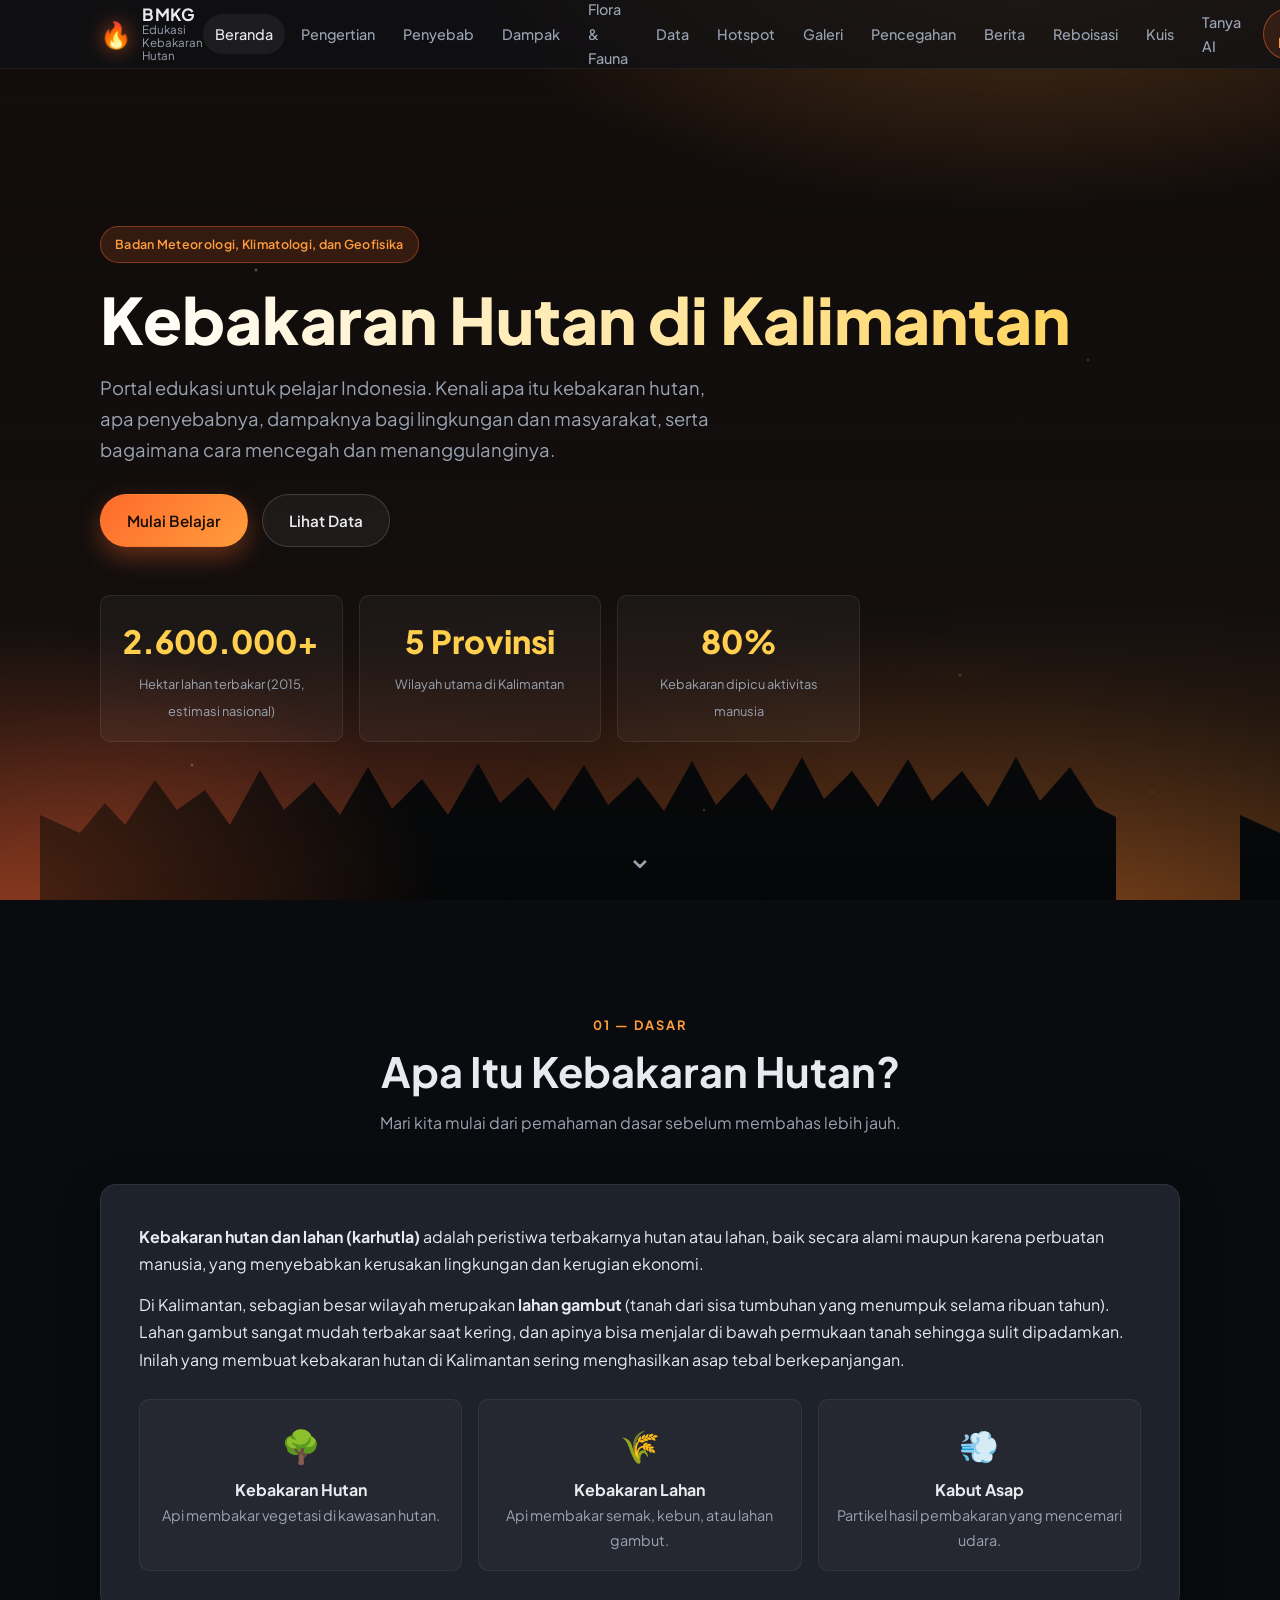
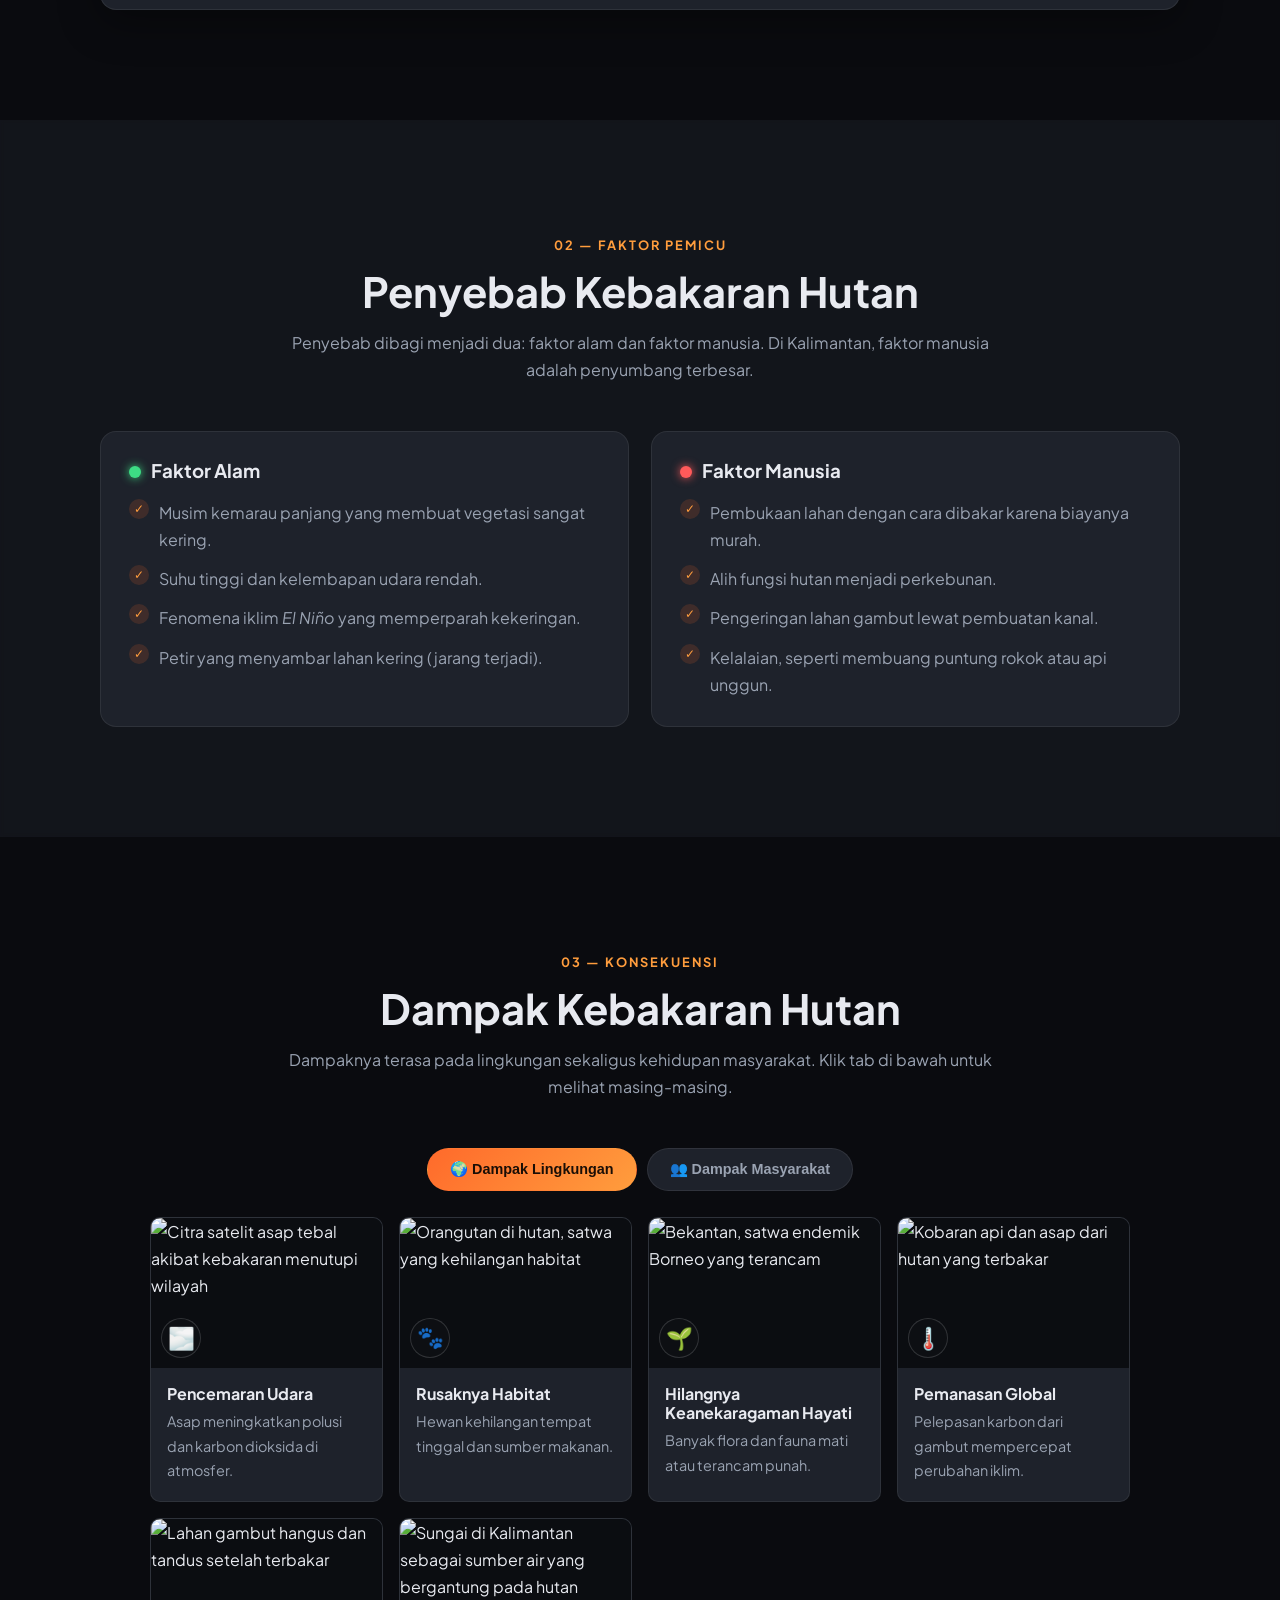
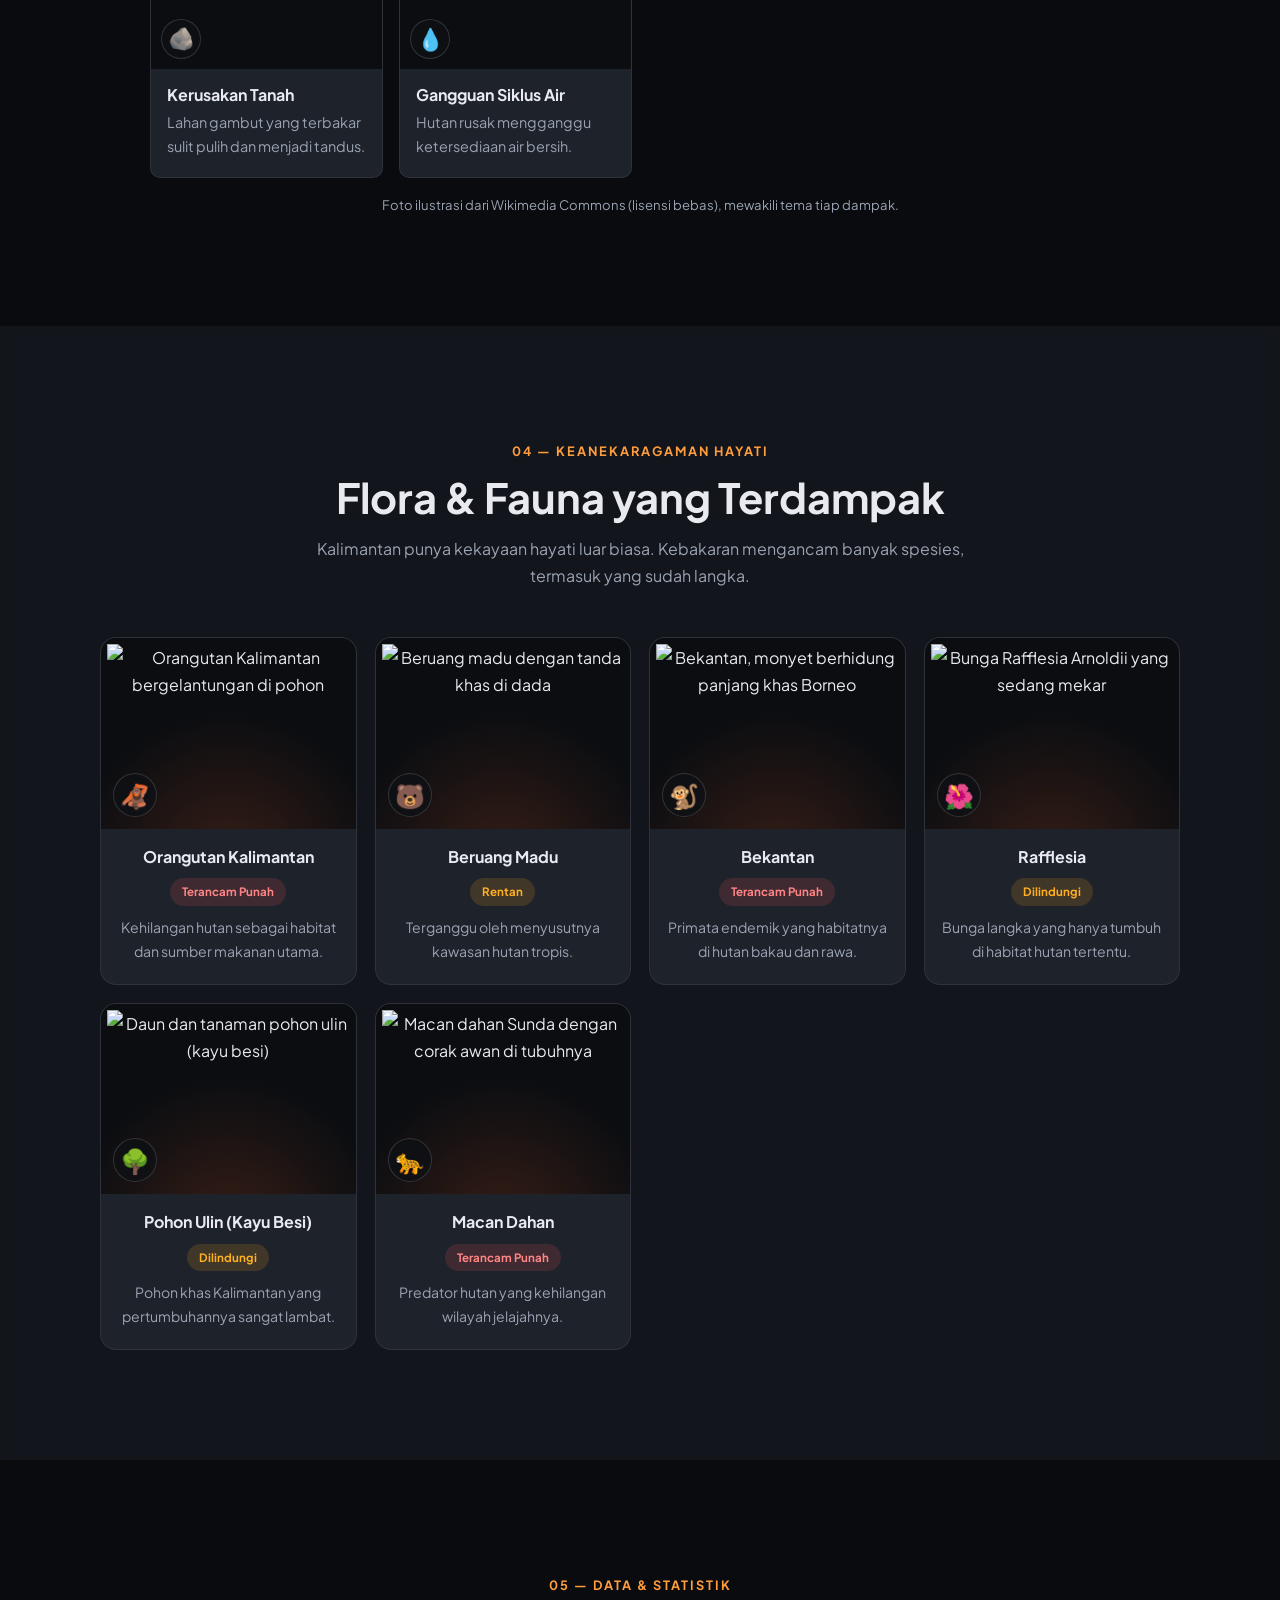
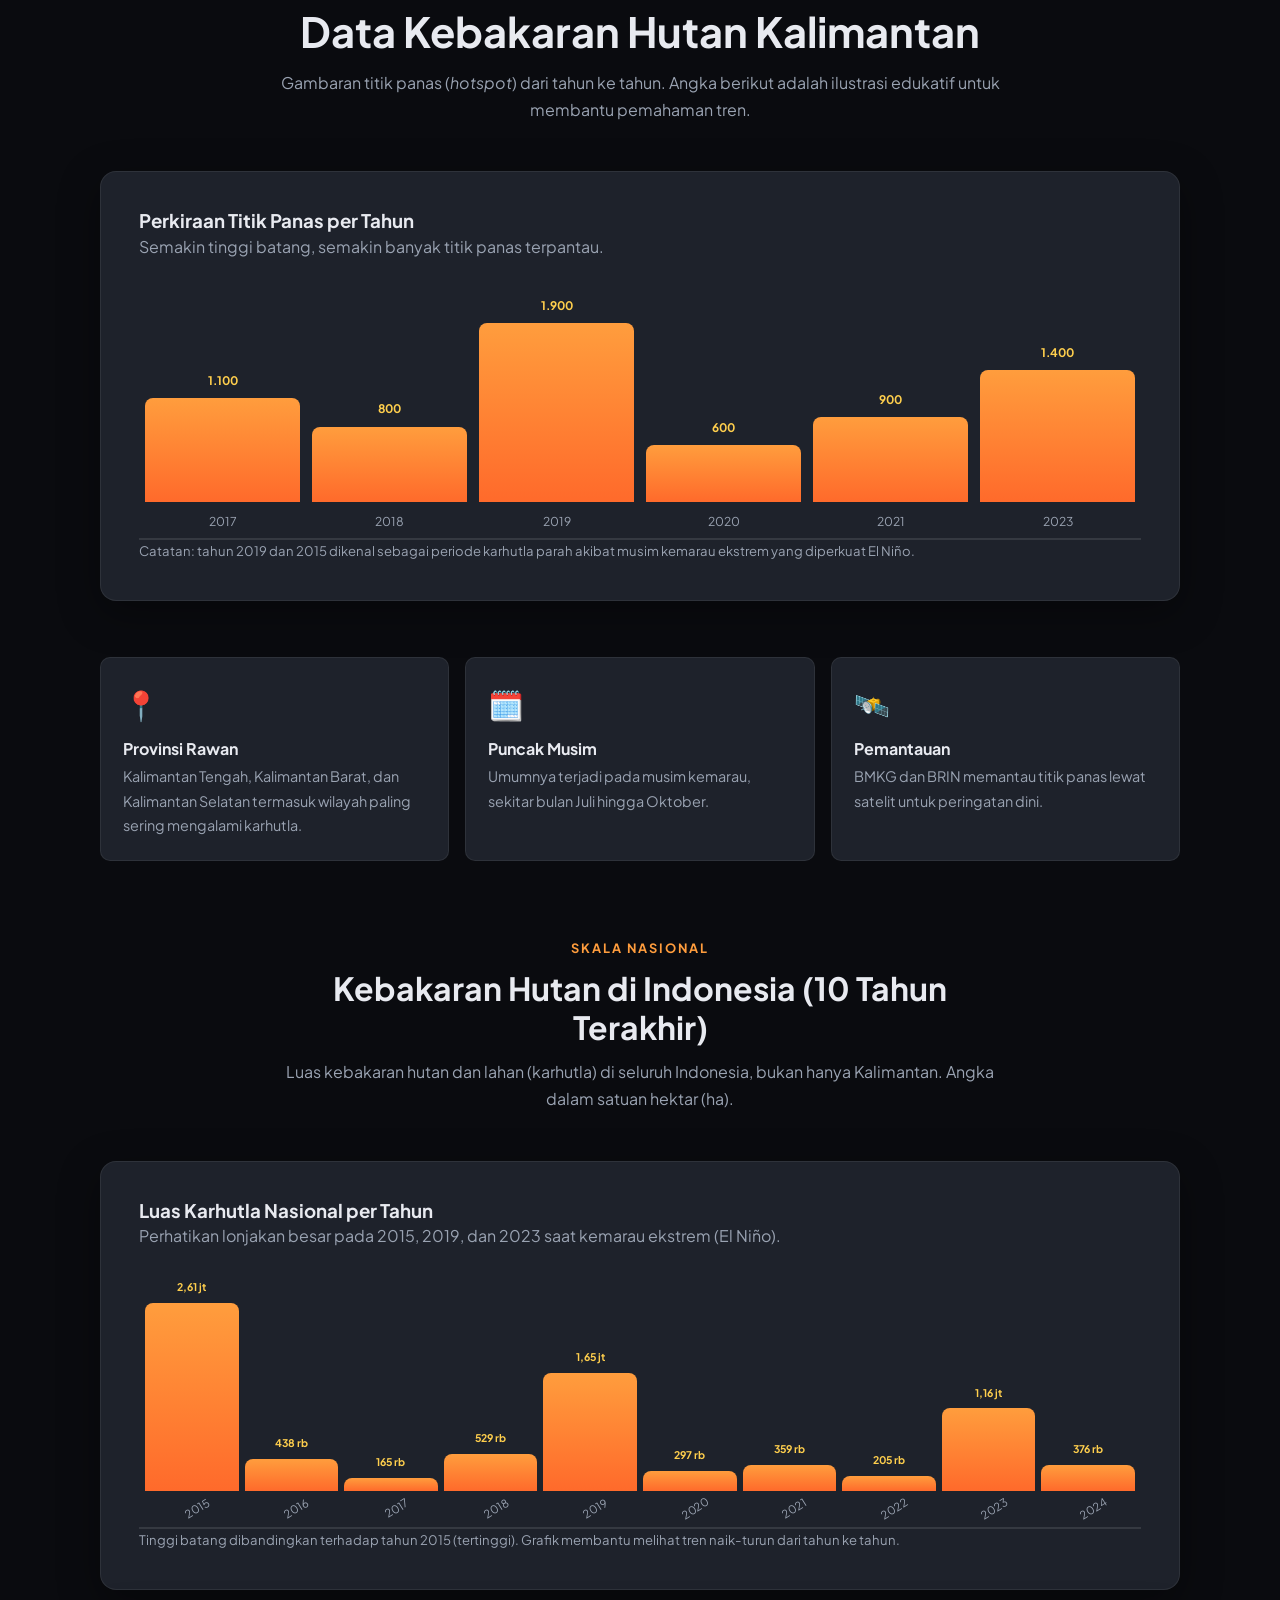
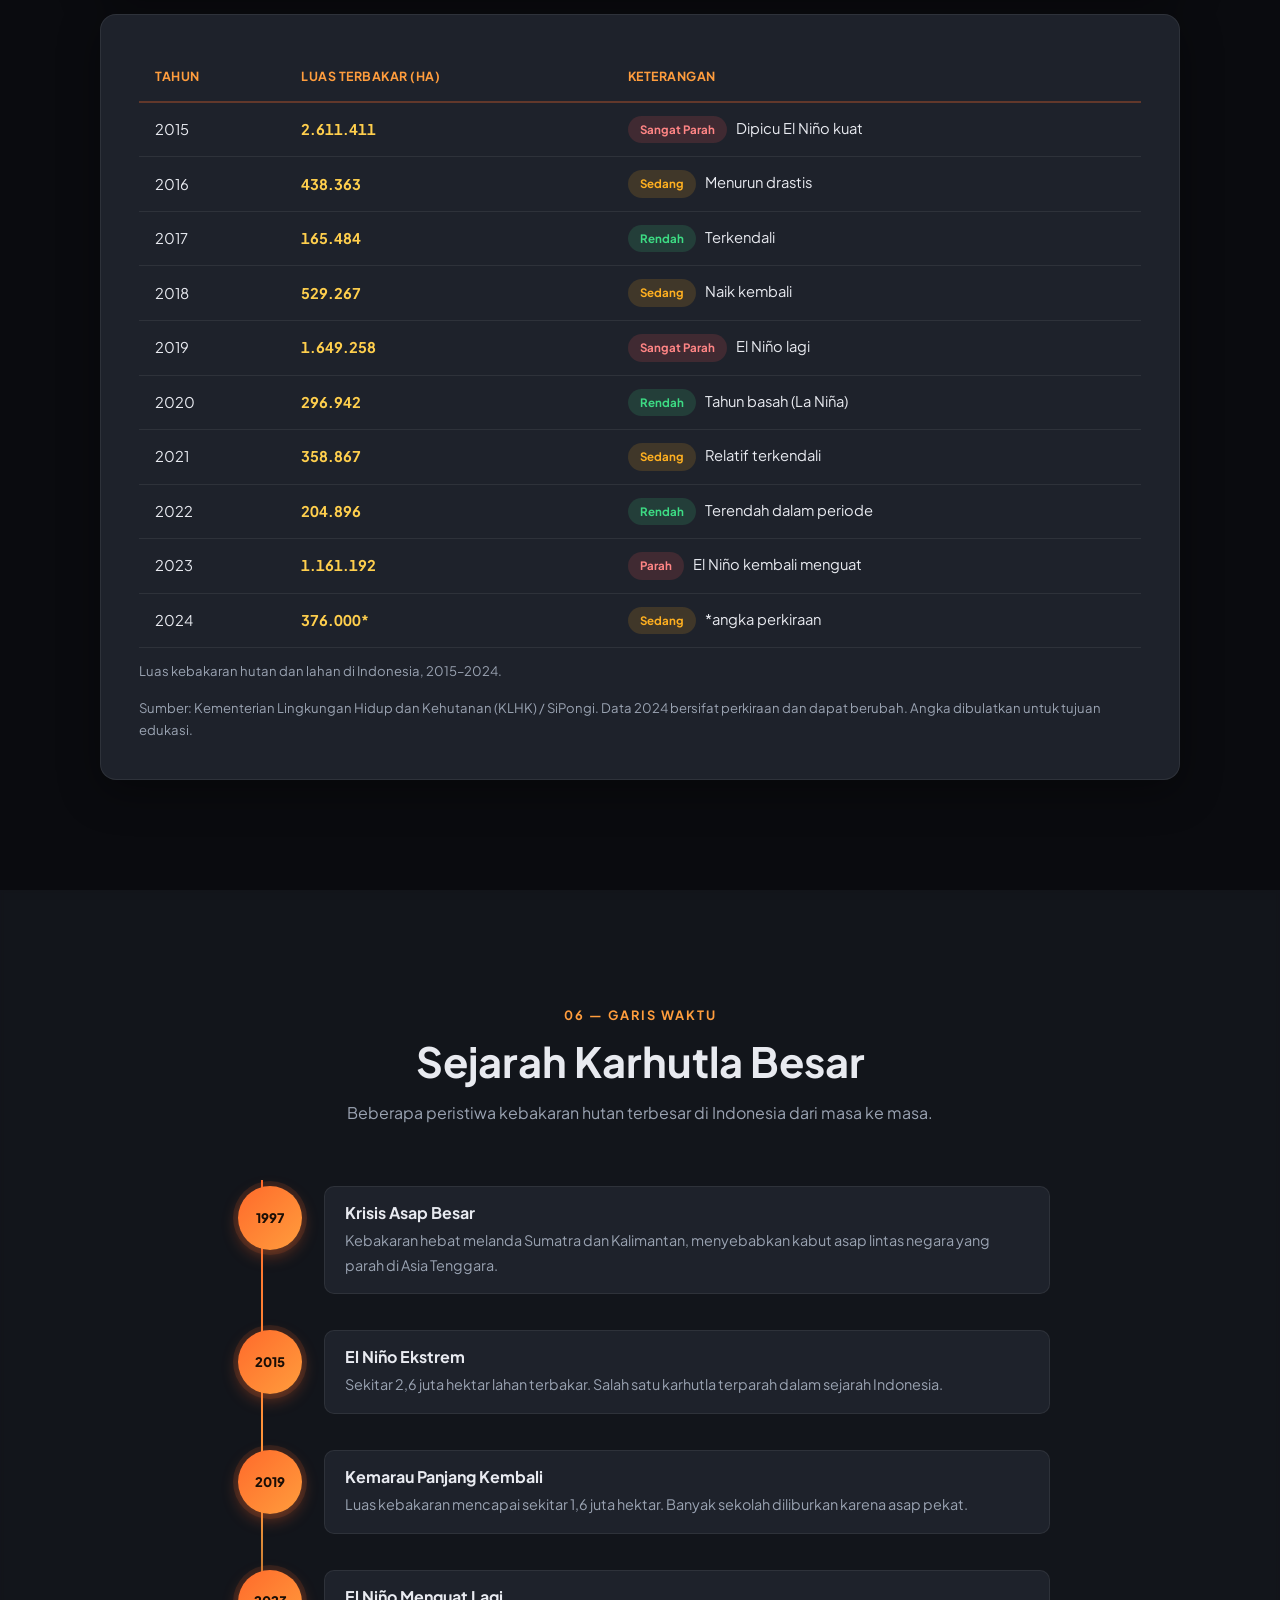
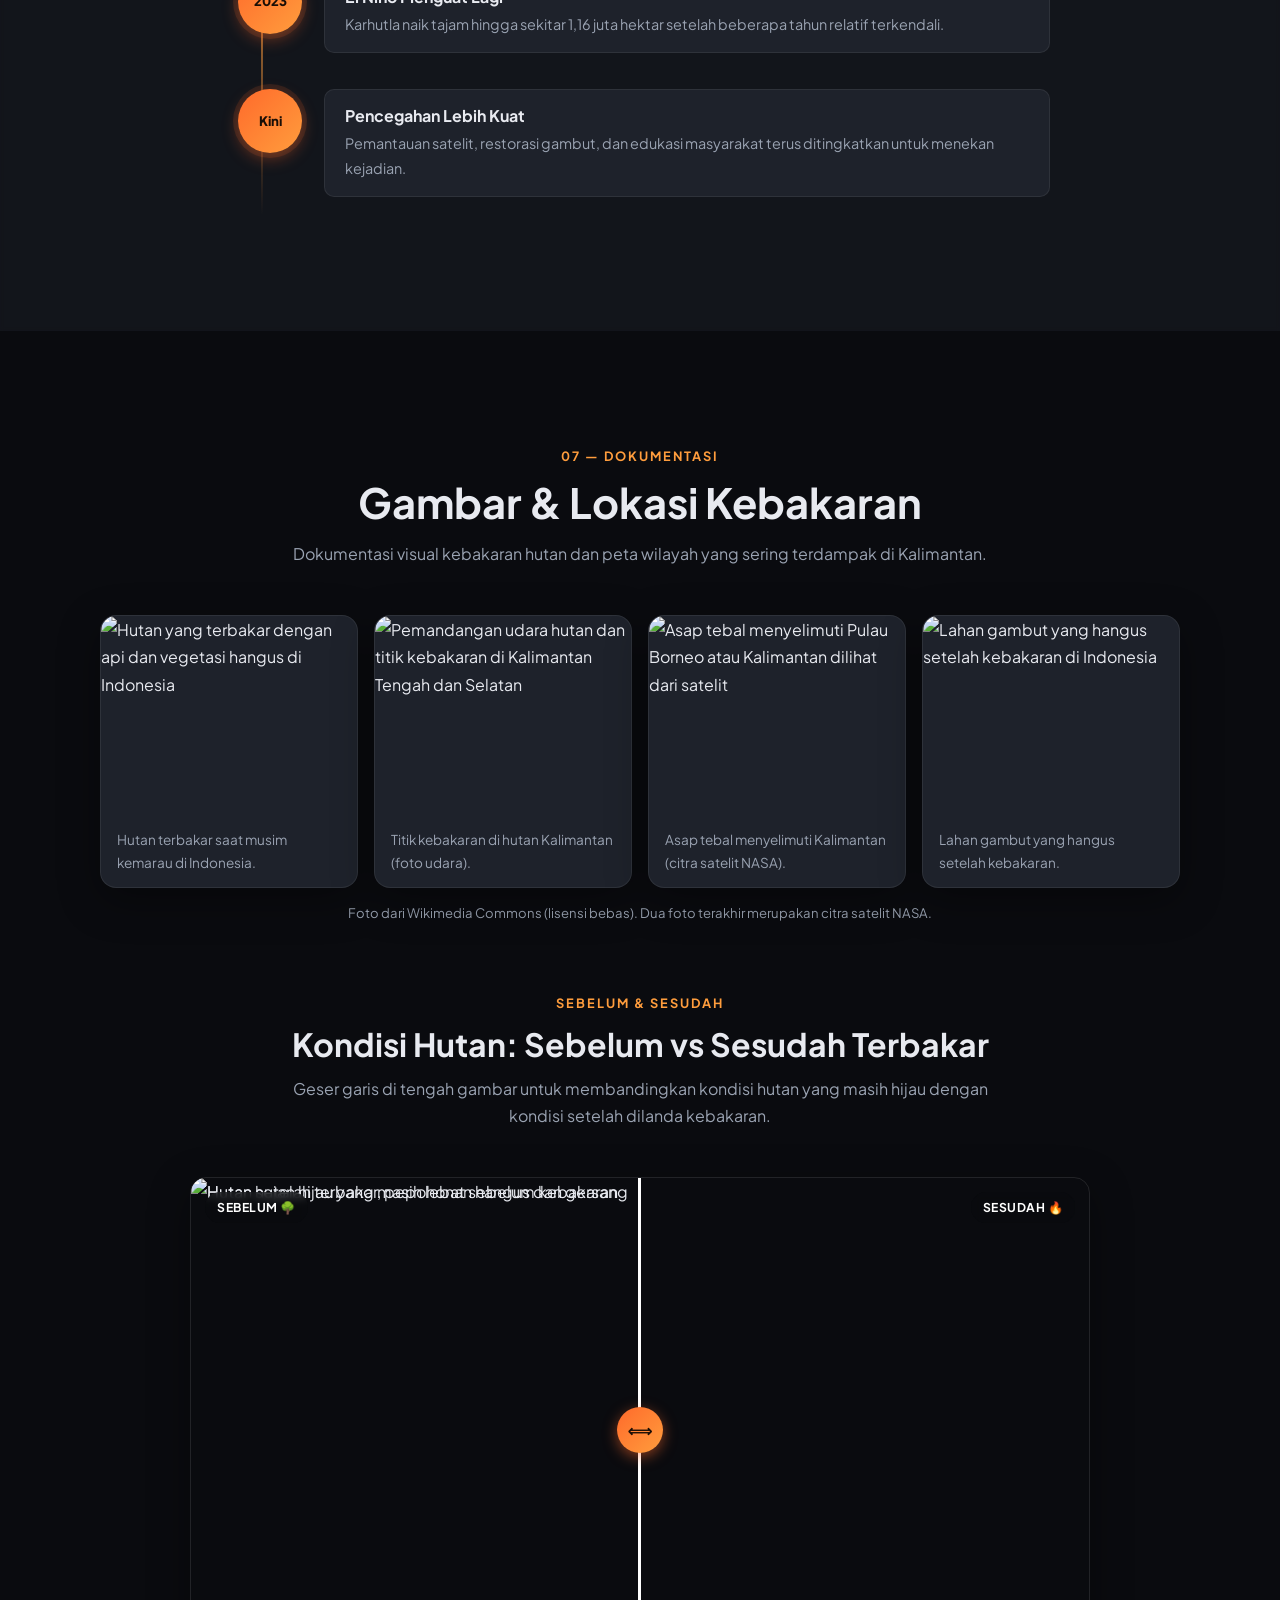
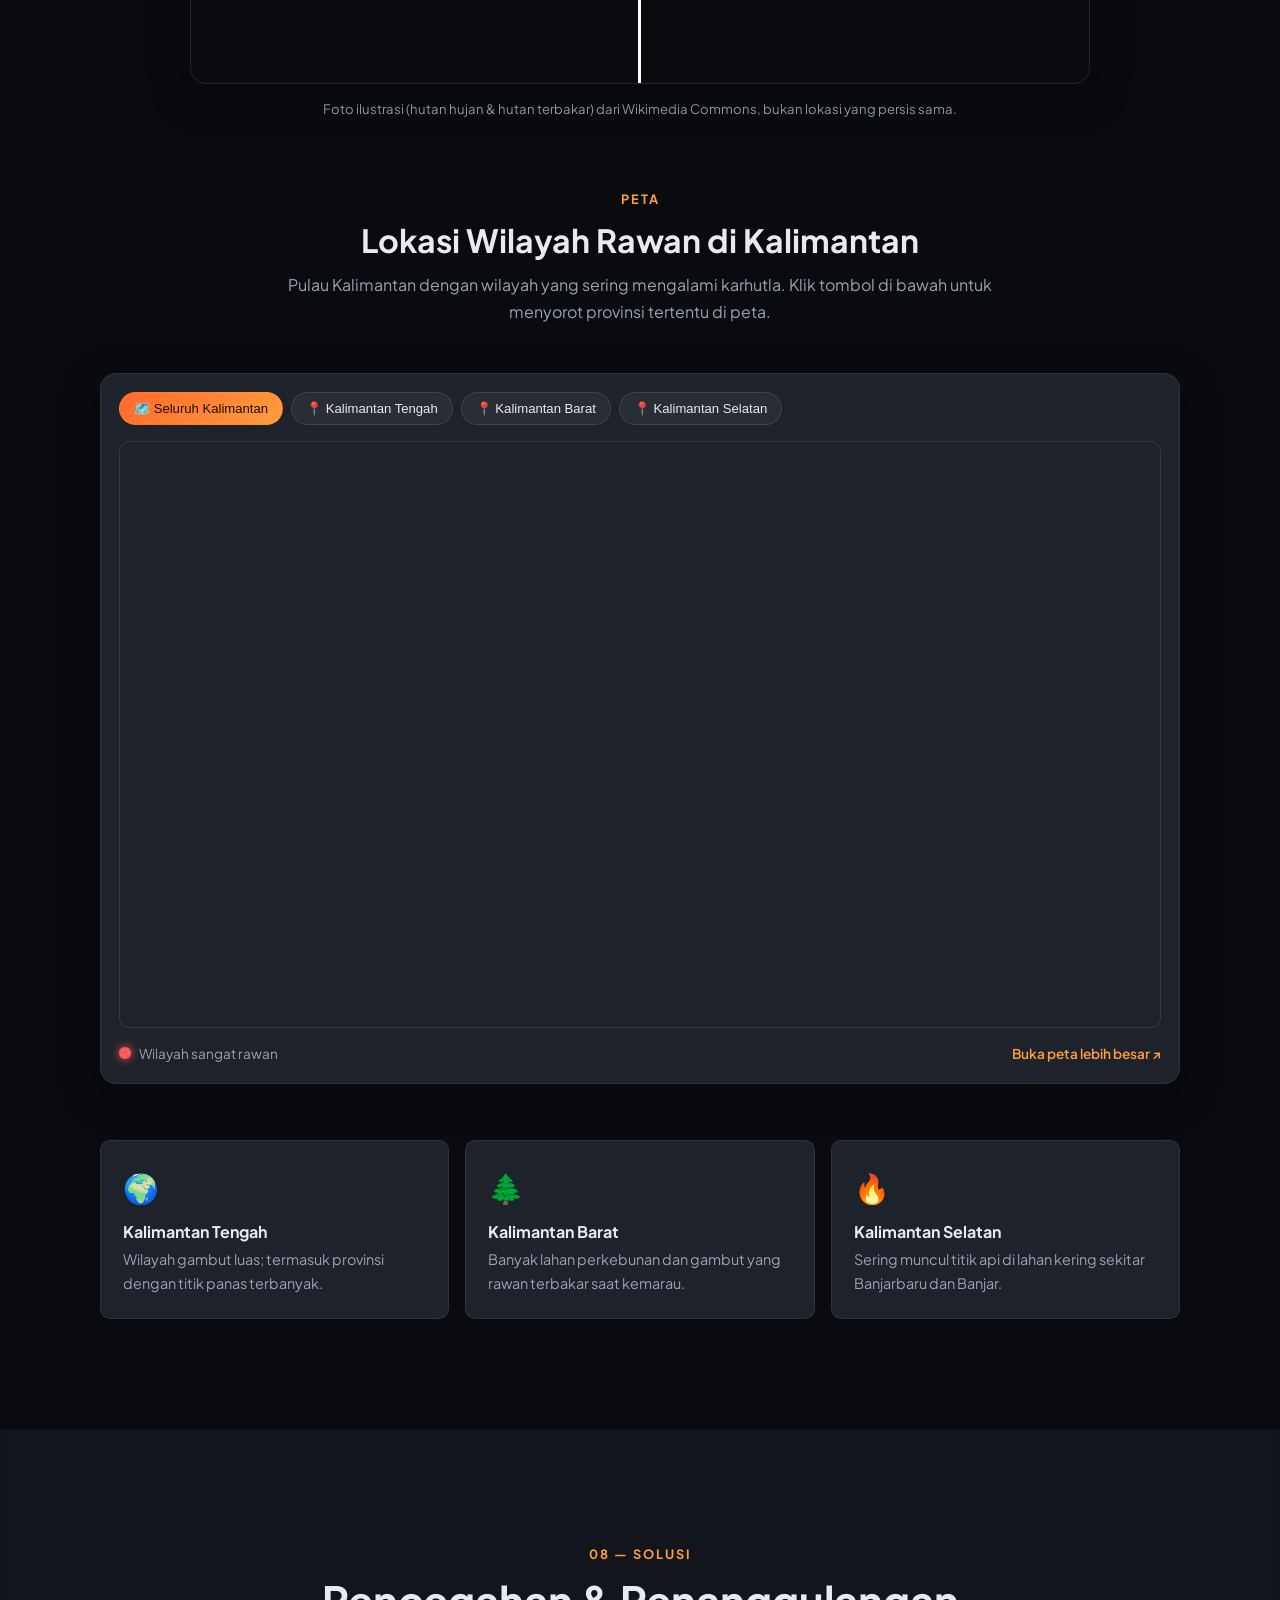
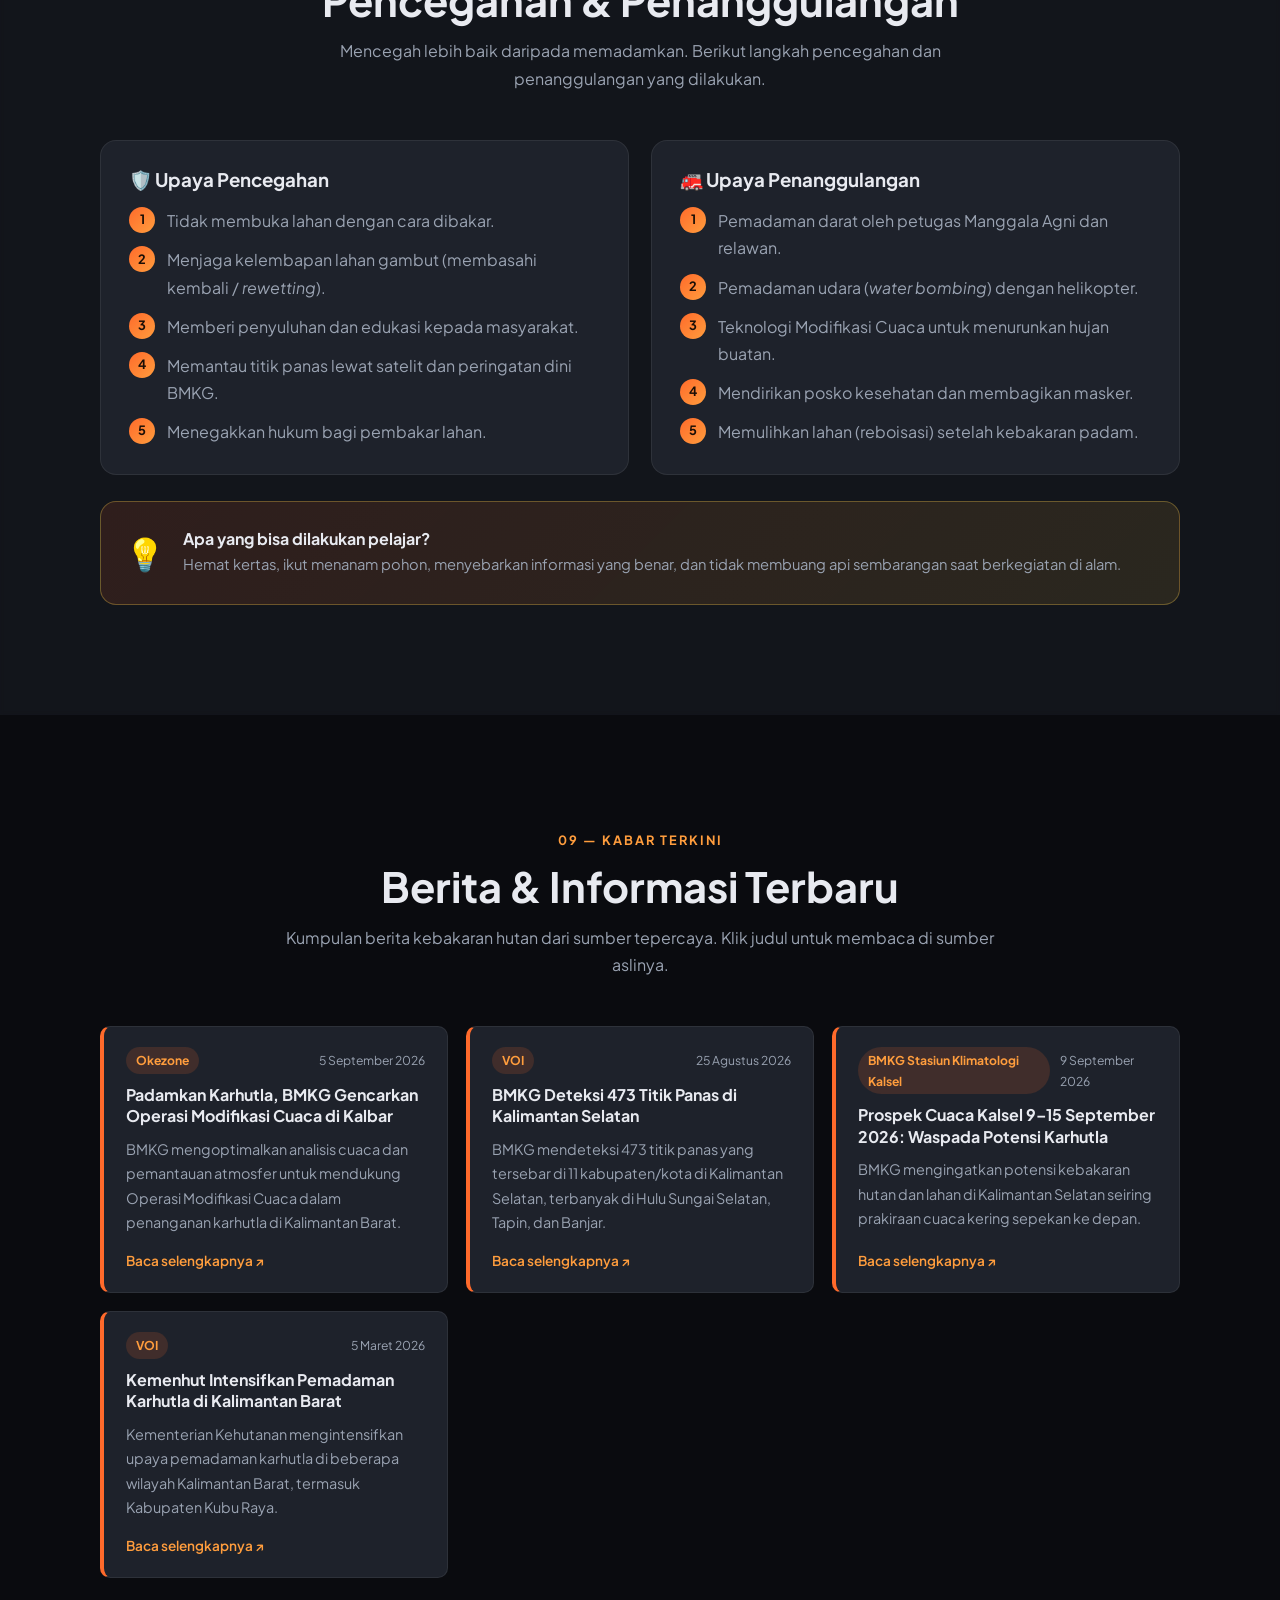
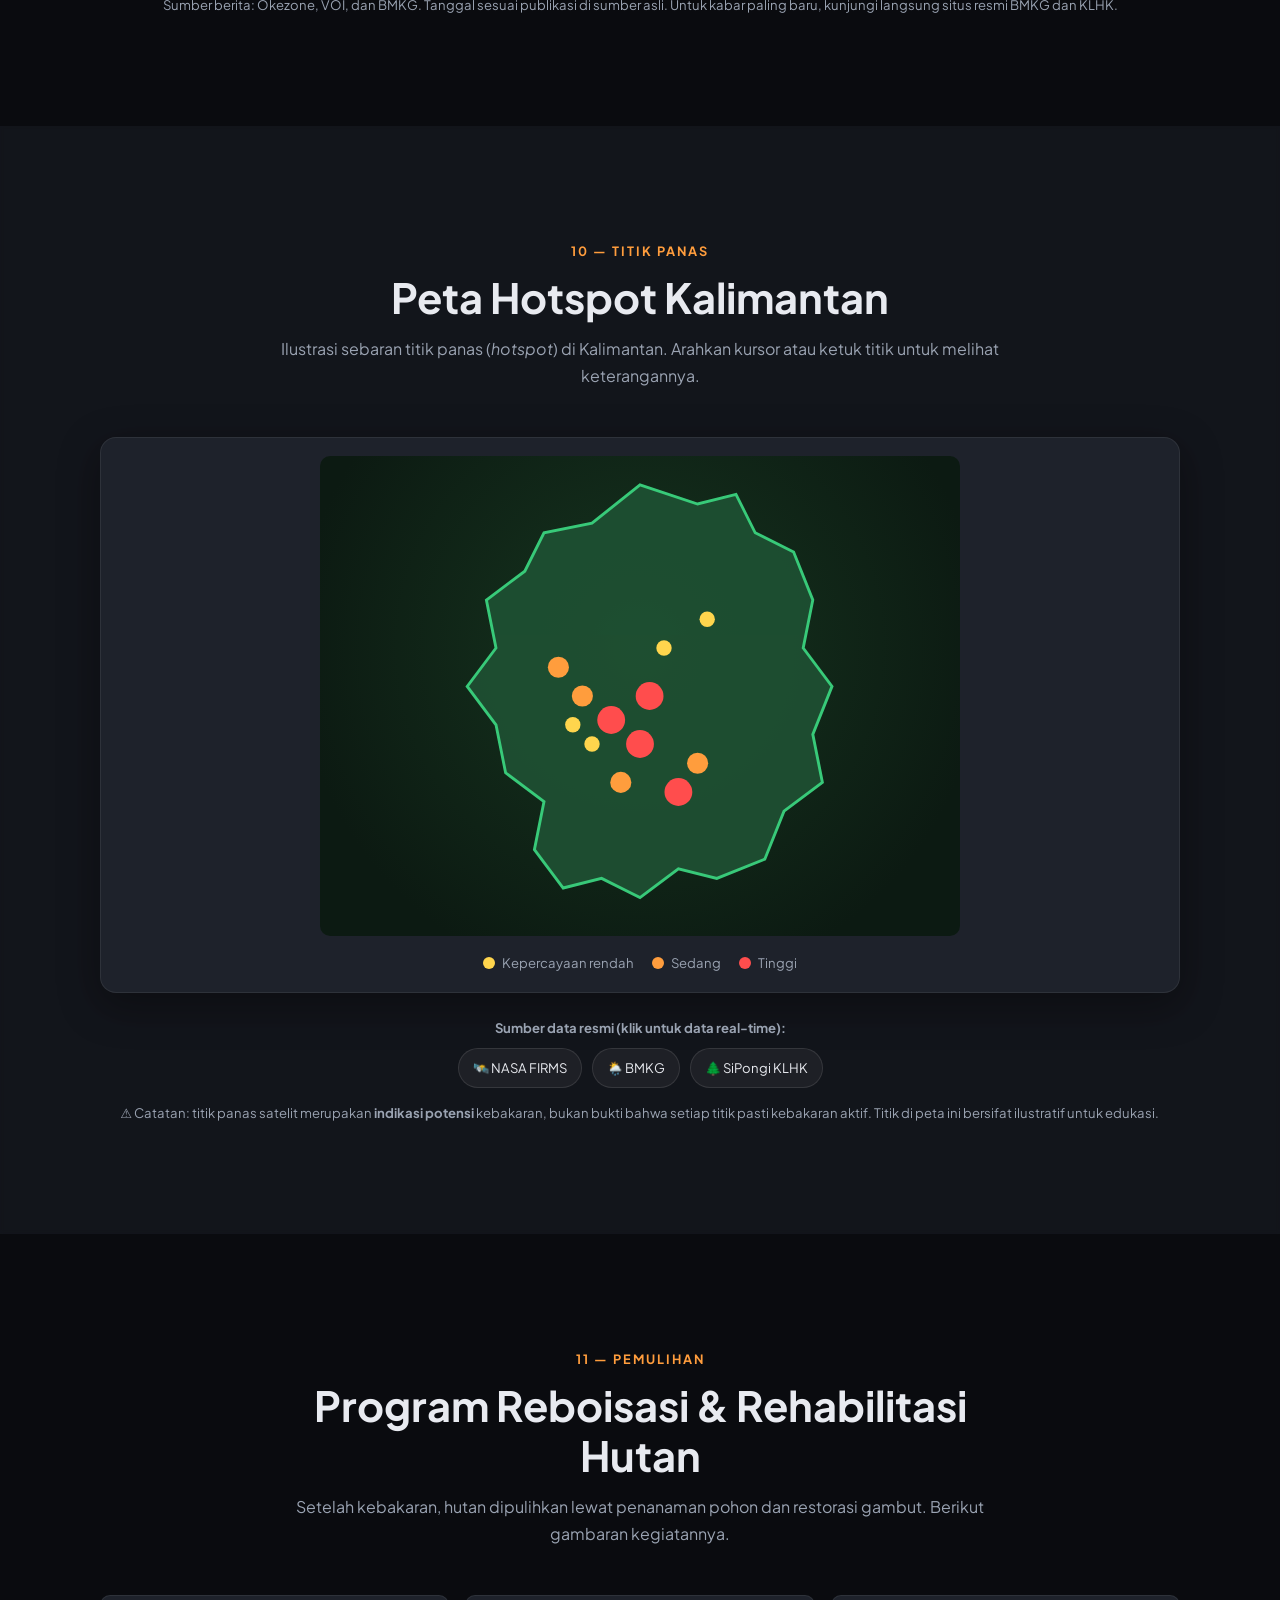
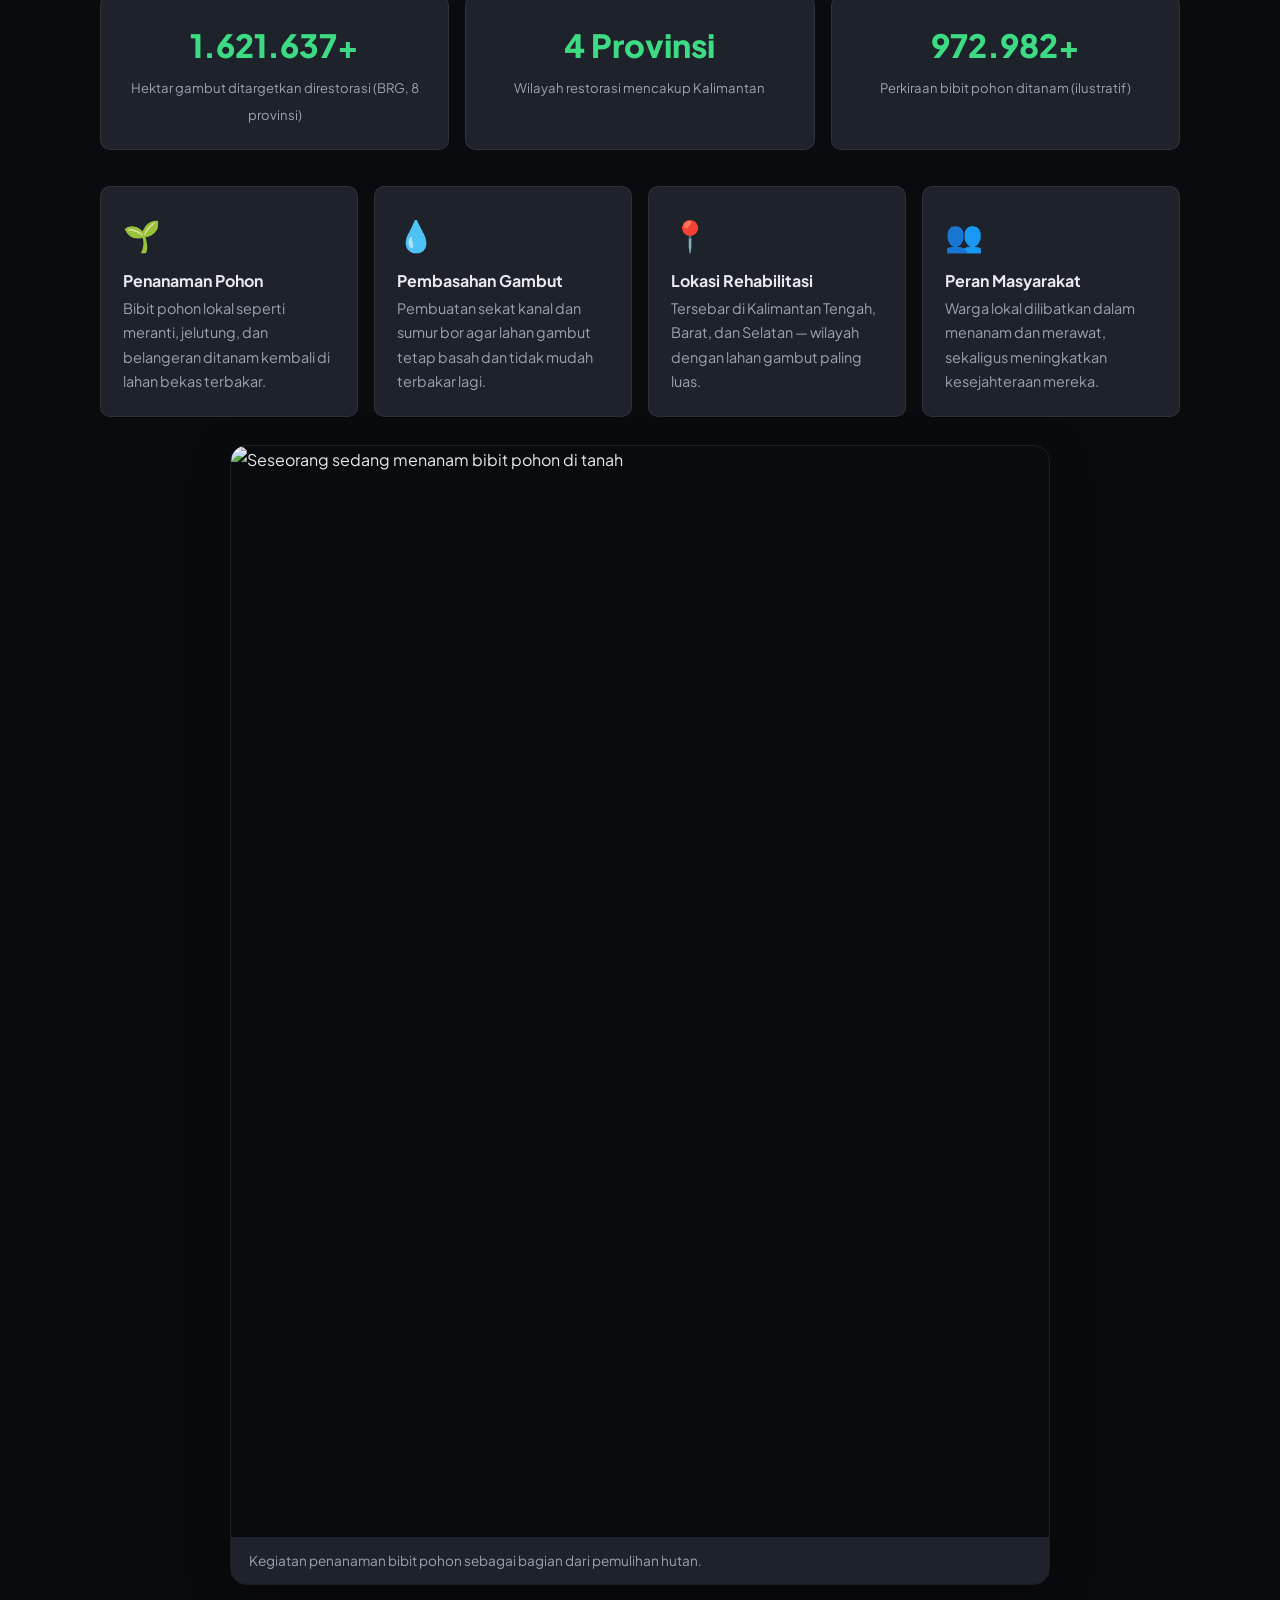
==== commit a2e3a389: "fix website" ====
--- a/index.html
+++ b/index.html
@@ -185,8 +185,8 @@
             <div class="impact-grid">
               <div class="impact-card">
                 <div class="impact-photo">
-                  <img src="https://commons.wikimedia.org/wiki/Special:FilePath/Heavy_Smoke_Blankets_Borneo_(22126477788).jpg?width=500"
-                       alt="Asap tebal menyelimuti wilayah Borneo dari citra satelit" loading="lazy" />
+                  <img src="https://commons.wikimedia.org/wiki/Special:FilePath/Satellite_image_of_2015_Southeast_Asian_haze_-_20150924.jpg?width=500"
+                       alt="Citra satelit asap tebal akibat kebakaran menutupi wilayah" loading="lazy" />
                   <span class="impact-icon">🌫️</span>
                 </div>
                 <h4>Pencemaran Udara</h4>
@@ -203,8 +203,8 @@
               </div>
               <div class="impact-card">
                 <div class="impact-photo">
-                  <img src="https://commons.wikimedia.org/wiki/Special:FilePath/Central_-_South_Kalimantan_Rainforest_%26_Fires,_Indonesia_(34680238435).jpg?width=500"
-                       alt="Hutan Kalimantan yang terbakar, kehilangan keanekaragaman hayati" loading="lazy" />
+                  <img src="https://commons.wikimedia.org/wiki/Special:FilePath/Proboscis_Monkey_in_Borneo.jpg?width=500"
+                       alt="Bekantan, satwa endemik Borneo yang terancam" loading="lazy" />
                   <span class="impact-icon">🌱</span>
                 </div>
                 <h4>Hilangnya Keanekaragaman Hayati</h4>
@@ -230,8 +230,8 @@
               </div>
               <div class="impact-card">
                 <div class="impact-photo">
-                  <img src="https://commons.wikimedia.org/wiki/Special:FilePath/Hutan_Hujan_Pegunungan_Meratus.jpg?width=500"
-                       alt="Hutan hujan hijau sebagai penjaga ketersediaan air" loading="lazy" />
+                  <img src="https://commons.wikimedia.org/wiki/Special:FilePath/Sungai_Kapuas.jpg?width=500"
+                       alt="Sungai di Kalimantan sebagai sumber air yang bergantung pada hutan" loading="lazy" />
                   <span class="impact-icon">💧</span>
                 </div>
                 <h4>Gangguan Siklus Air</h4>
@@ -244,8 +244,8 @@
             <div class="impact-grid">
               <div class="impact-card">
                 <div class="impact-photo">
-                  <img src="https://commons.wikimedia.org/wiki/Special:FilePath/Hutan_Terbakar_-_panoramio.jpg?width=500"
-                       alt="Asap tebal dari kebakaran yang mengganggu pernapasan" loading="lazy" />
+                  <img src="https://commons.wikimedia.org/wiki/Special:FilePath/Haze2015_collage.jpg?width=500"
+                       alt="Suasana kabut asap tebal yang mengganggu kesehatan warga" loading="lazy" />
                   <span class="impact-icon">🫁</span>
                 </div>
                 <h4>Gangguan Kesehatan</h4>
@@ -271,8 +271,8 @@
               </div>
               <div class="impact-card">
                 <div class="impact-photo">
-                  <img src="https://commons.wikimedia.org/wiki/Special:FilePath/Burned_Peatland_in_Indonesia.jpg?width=500"
-                       alt="Lahan produktif yang hangus menimbulkan kerugian ekonomi" loading="lazy" />
+                  <img src="https://commons.wikimedia.org/wiki/Special:FilePath/Rewetting_canal.jpg?width=500"
+                       alt="Kanal di lahan gambut, kegiatan ekonomi lahan yang terganggu kebakaran" loading="lazy" />
                   <span class="impact-icon">💰</span>
                 </div>
                 <h4>Kerugian Ekonomi</h4>
@@ -280,8 +280,8 @@
               </div>
               <div class="impact-card">
                 <div class="impact-photo">
-                  <img src="https://commons.wikimedia.org/wiki/Special:FilePath/Heavy_Smoke_Blankets_Borneo_(22126477788).jpg?width=500"
-                       alt="Sebaran asap luas yang bisa mencapai negara tetangga" loading="lazy" />
+                  <img src="https://commons.wikimedia.org/wiki/Special:FilePath/Satellite_image_of_2015_Southeast_Asian_haze_-_20150905.jpg?width=500"
+                       alt="Citra satelit asap yang menyebar lintas negara" loading="lazy" />
                   <span class="impact-icon">🌍</span>
                 </div>
                 <h4>Dampak Lintas Negara</h4>
@@ -289,8 +289,8 @@
               </div>
               <div class="impact-card">
                 <div class="impact-photo">
-                  <img src="https://commons.wikimedia.org/wiki/Special:FilePath/Hutan_Terbakar_-_panoramio.jpg?width=500"
-                       alt="Kebakaran yang memaksa warga mengungsi" loading="lazy" />
+                  <img src="https://commons.wikimedia.org/wiki/Special:FilePath/Hutan_Hujan_Pegunungan_Meratus.jpg?width=500"
+                       alt="Permukiman dekat hutan yang warganya terpaksa mengungsi saat kebakaran" loading="lazy" />
                   <span class="impact-icon">🧑‍🤝‍🧑</span>
                 </div>
                 <h4>Pengungsian</h4>
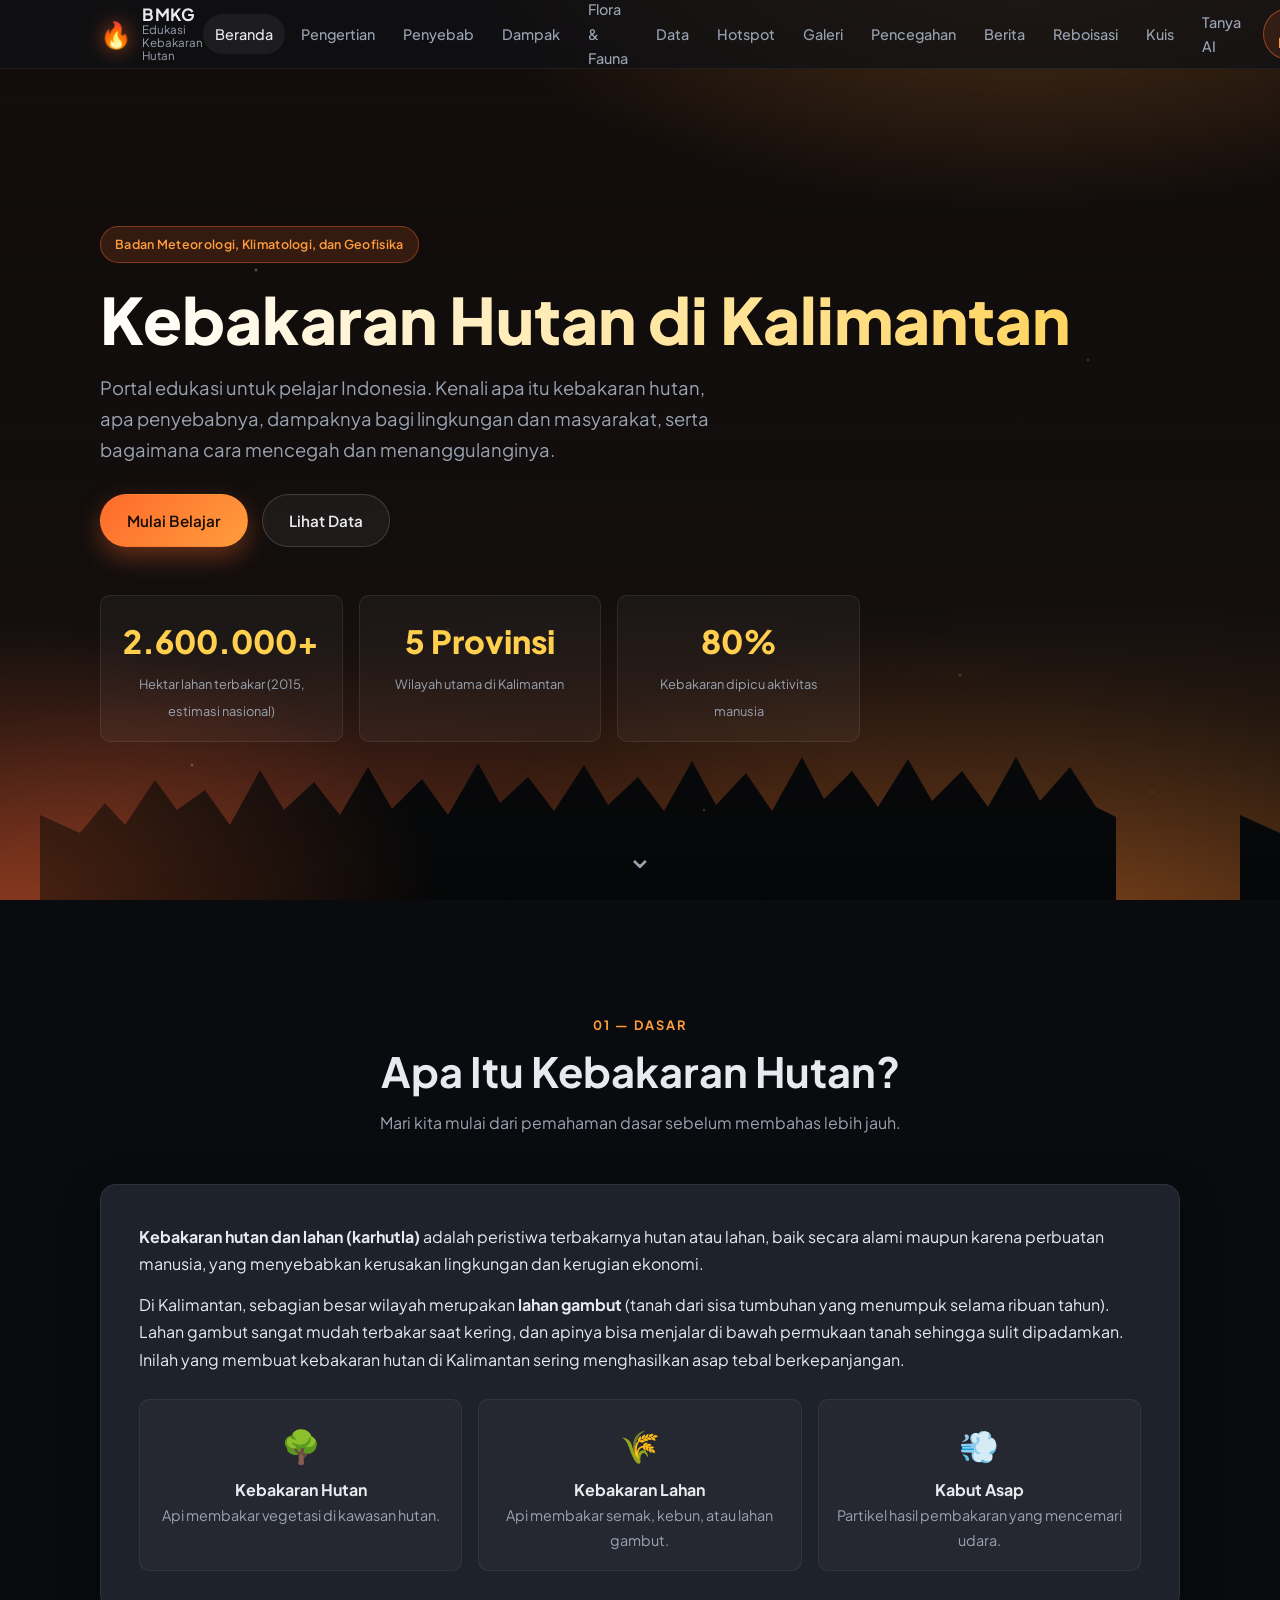
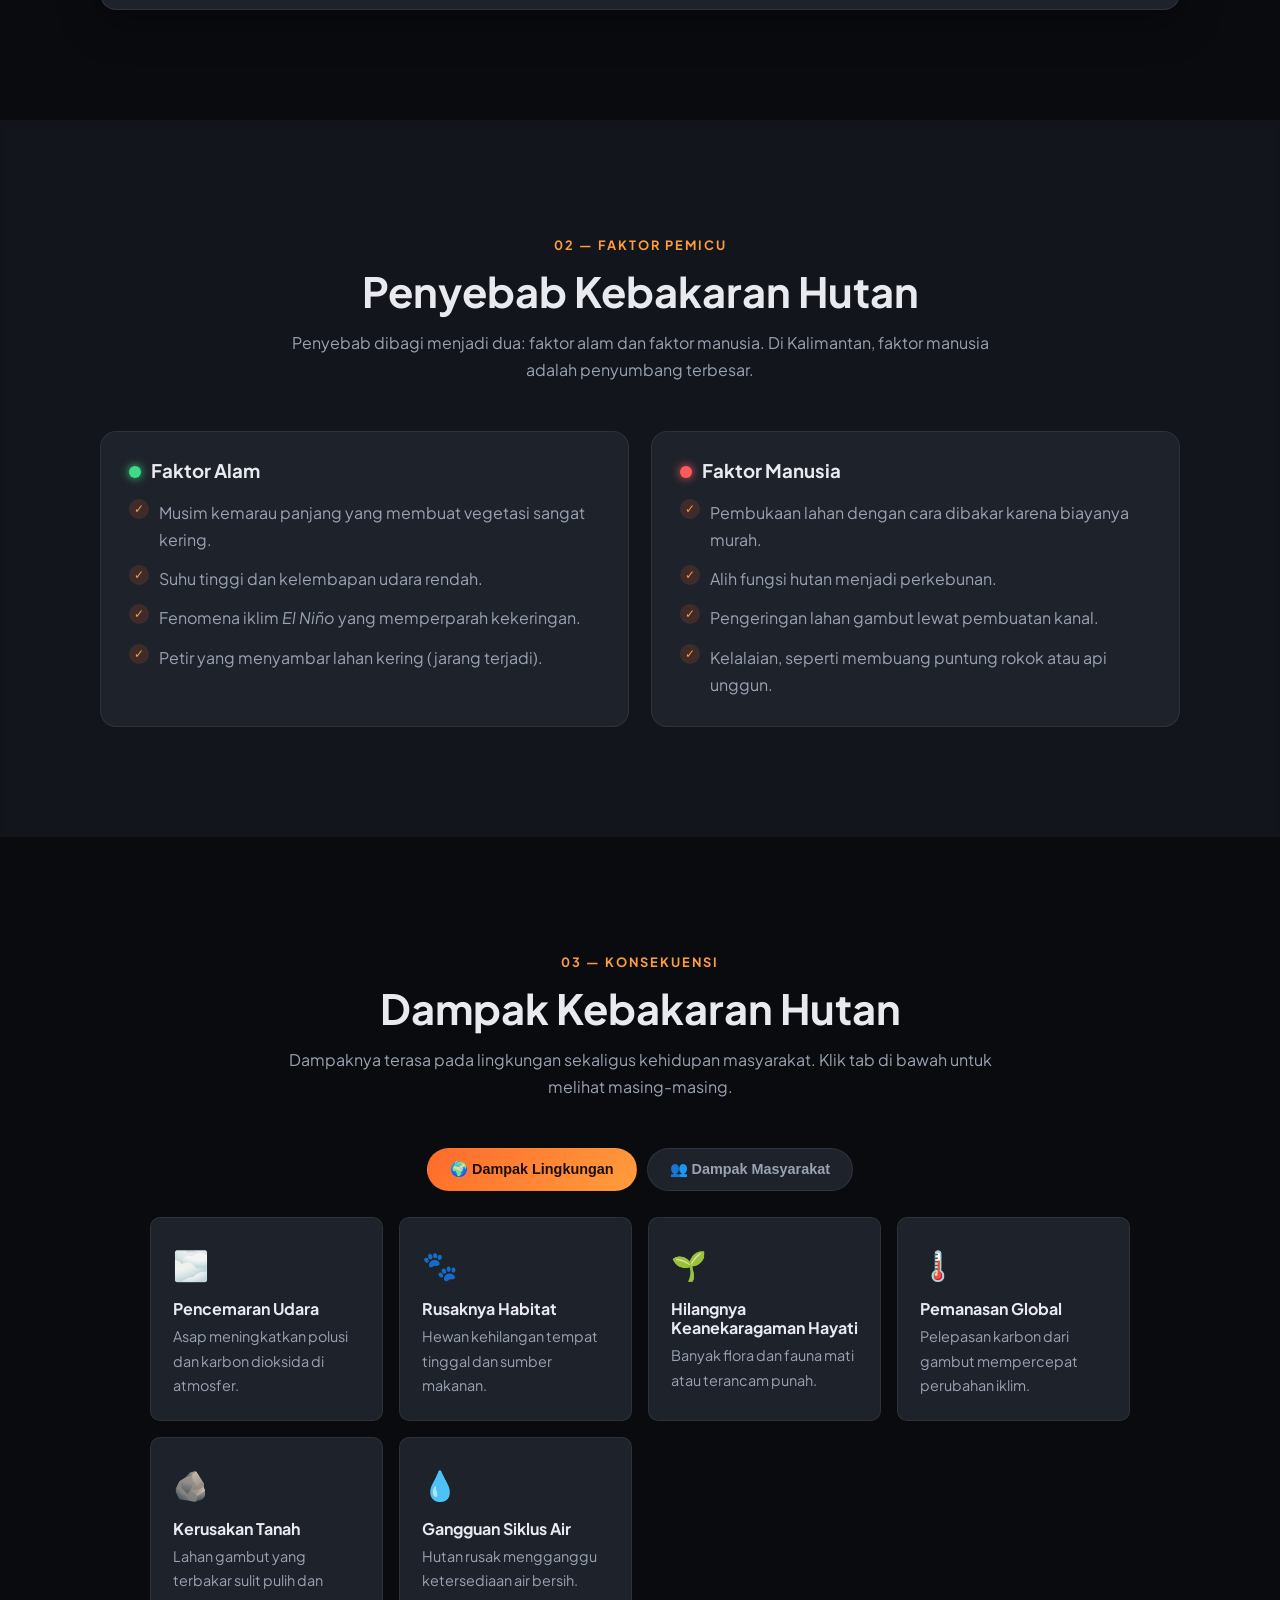
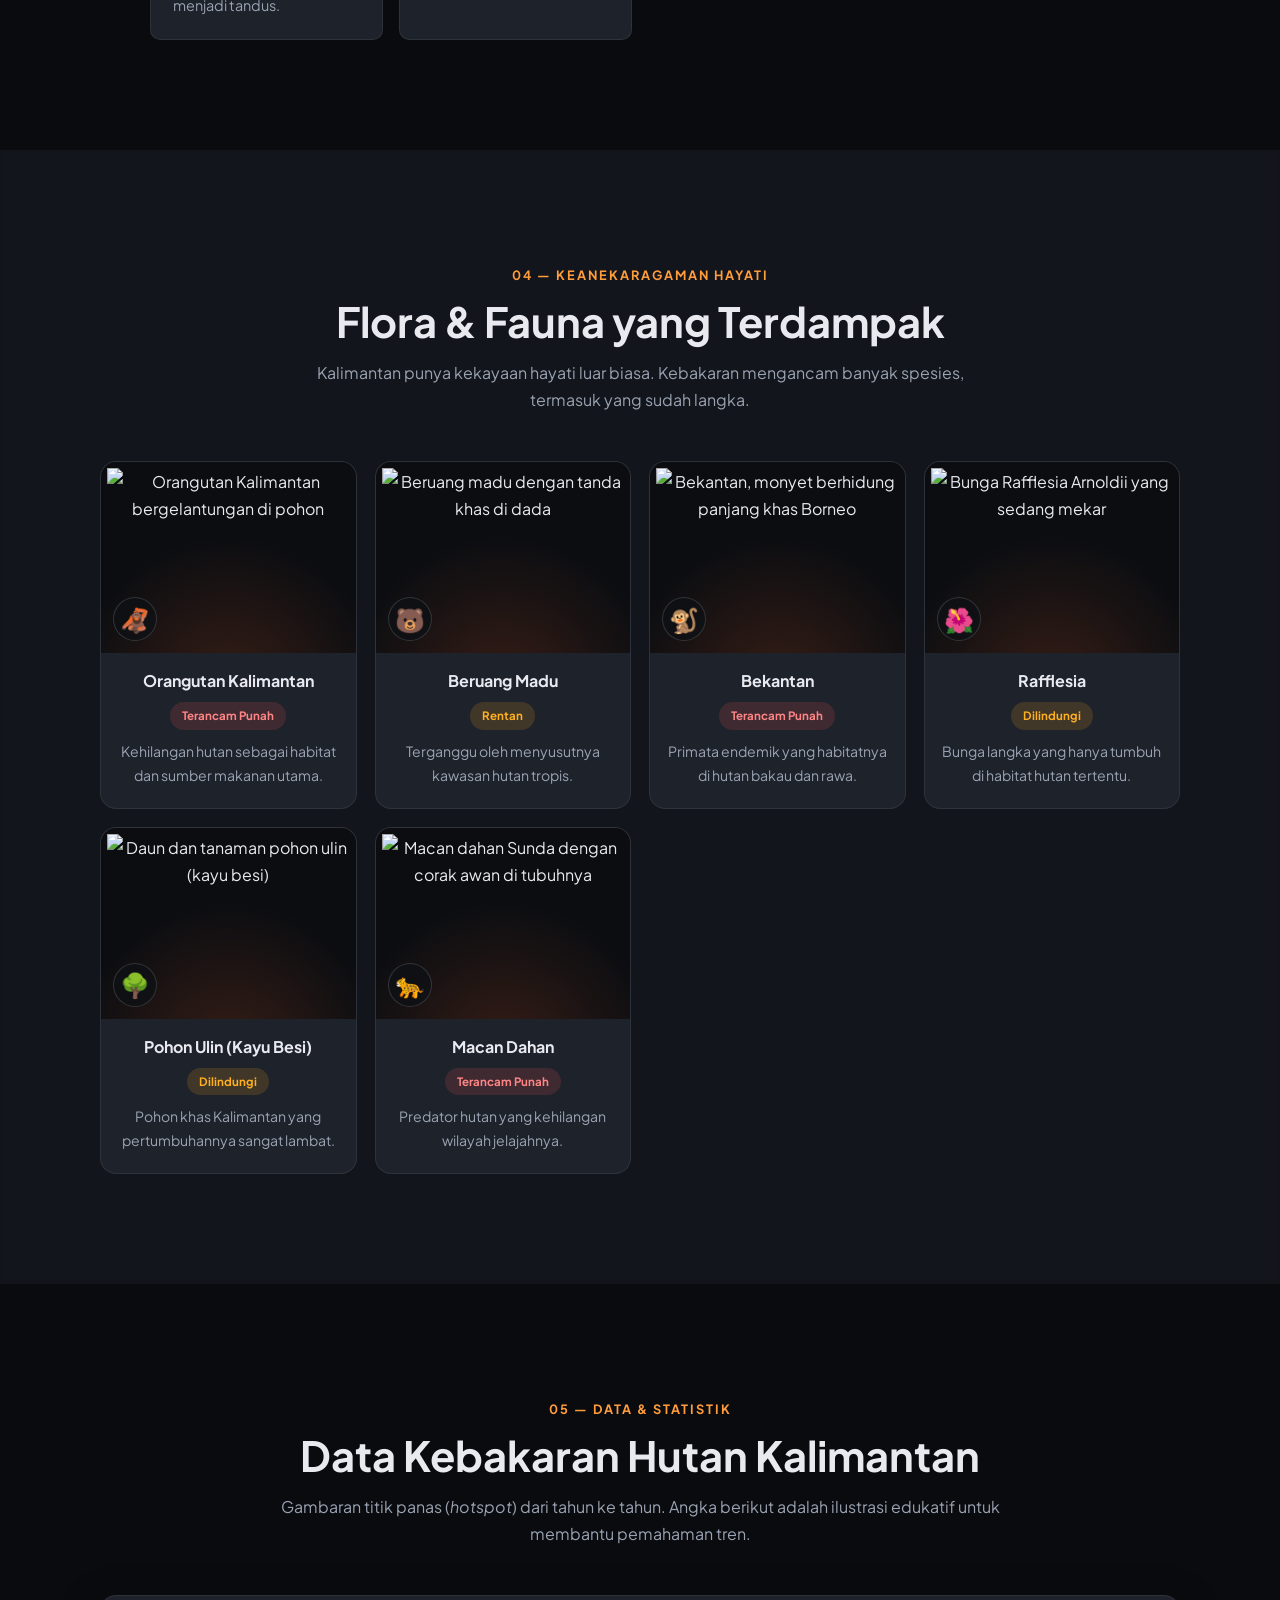
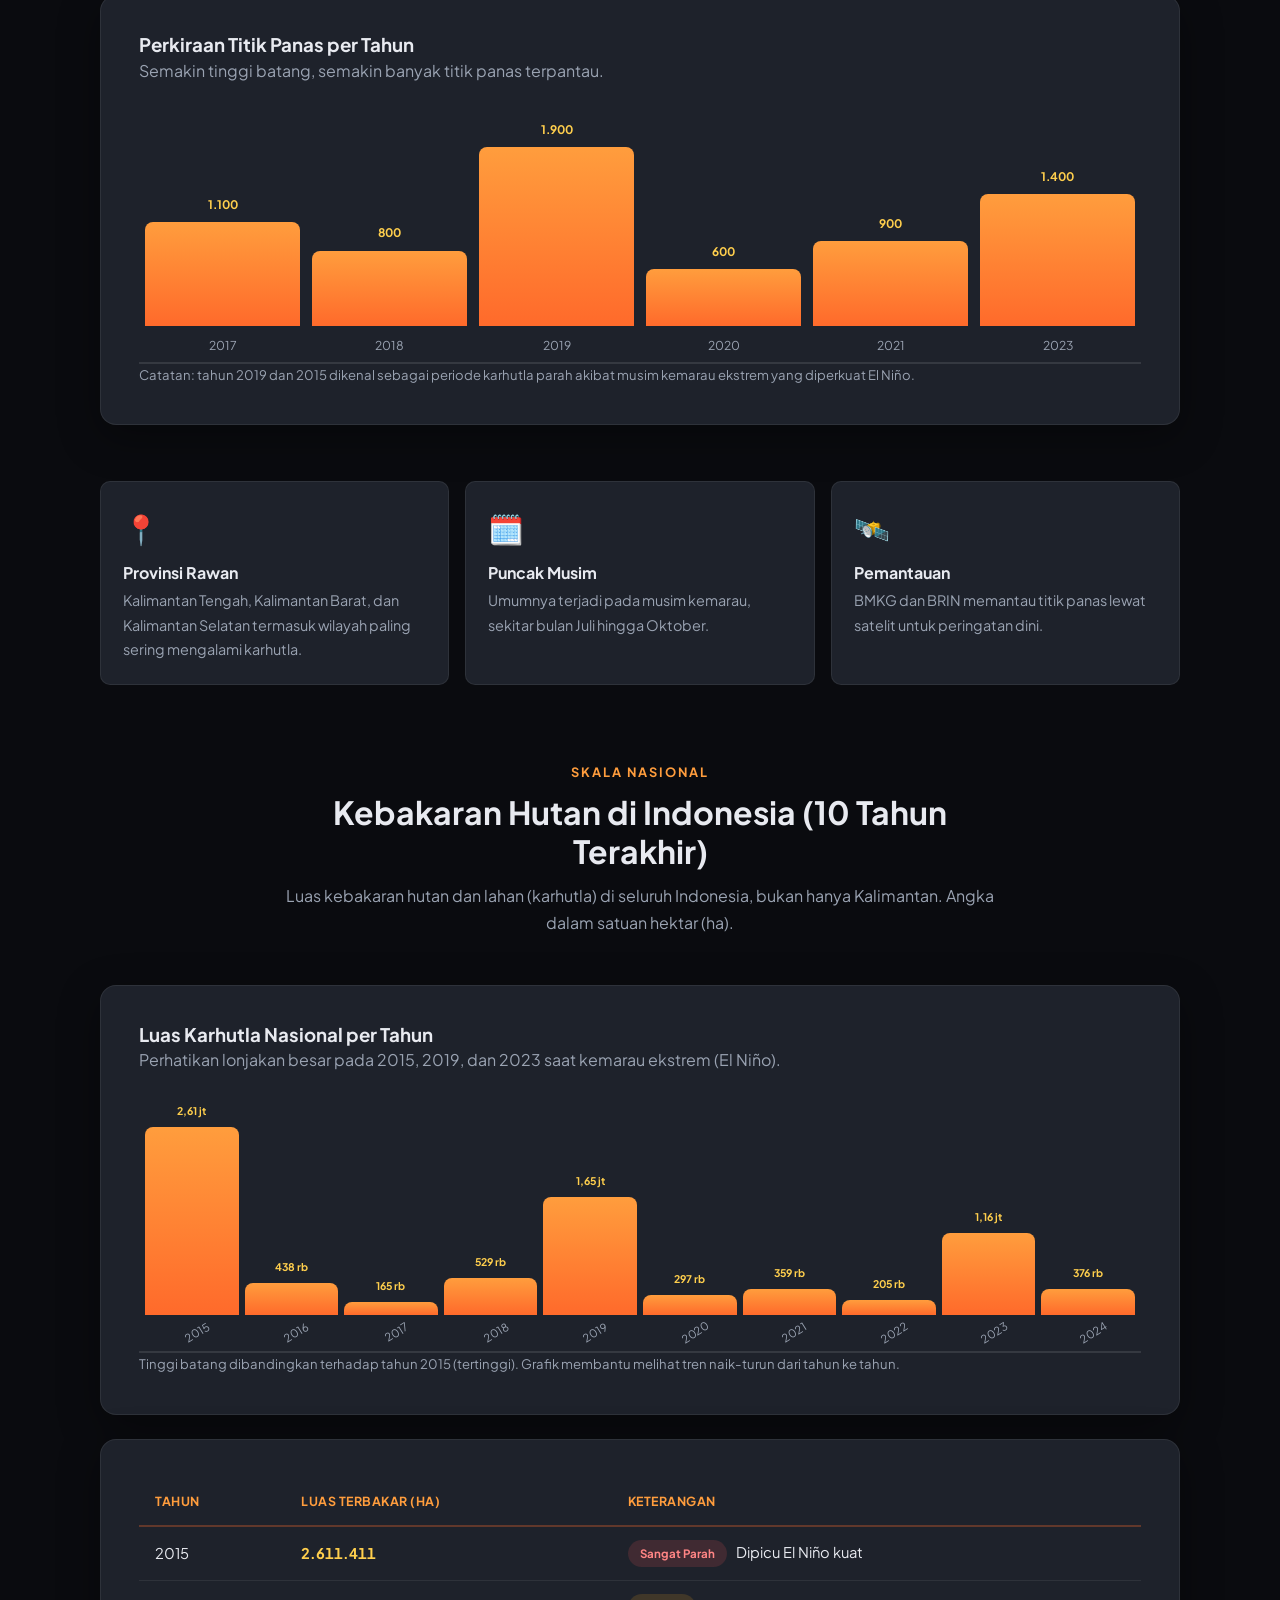
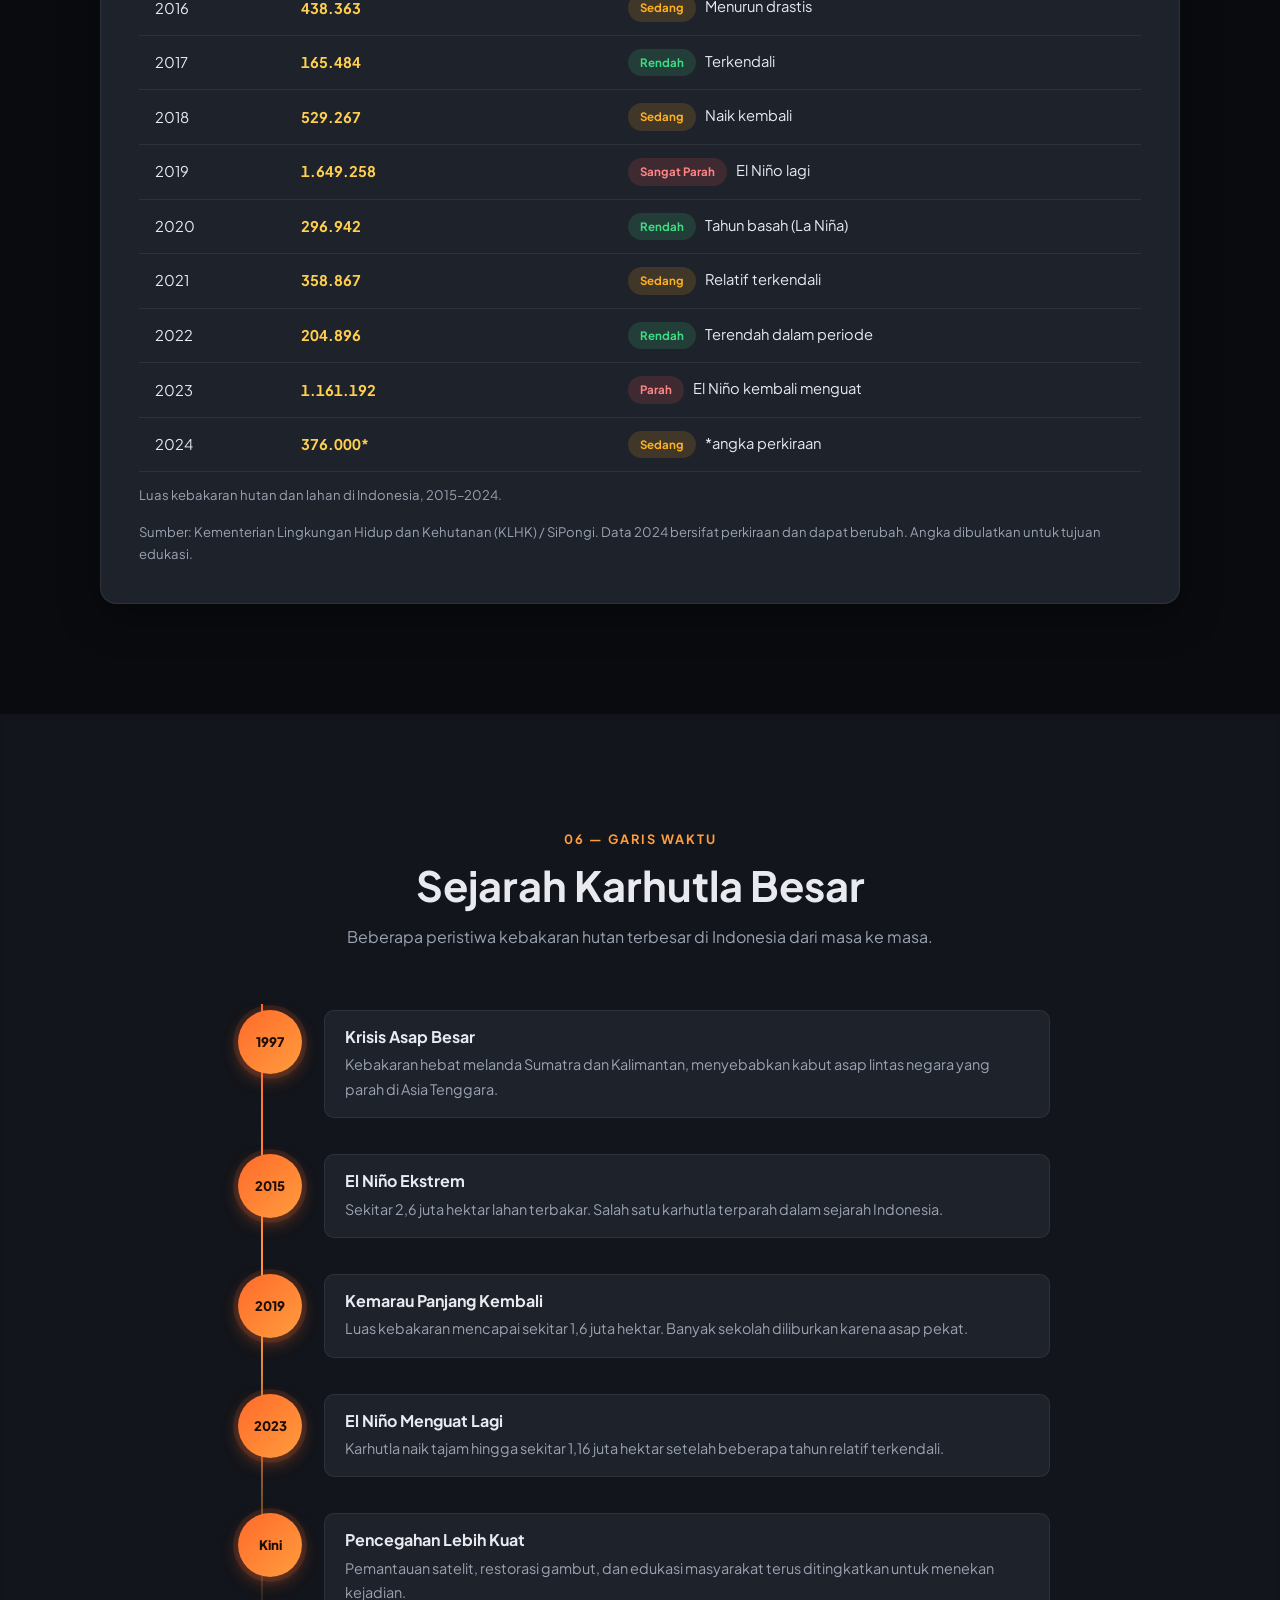
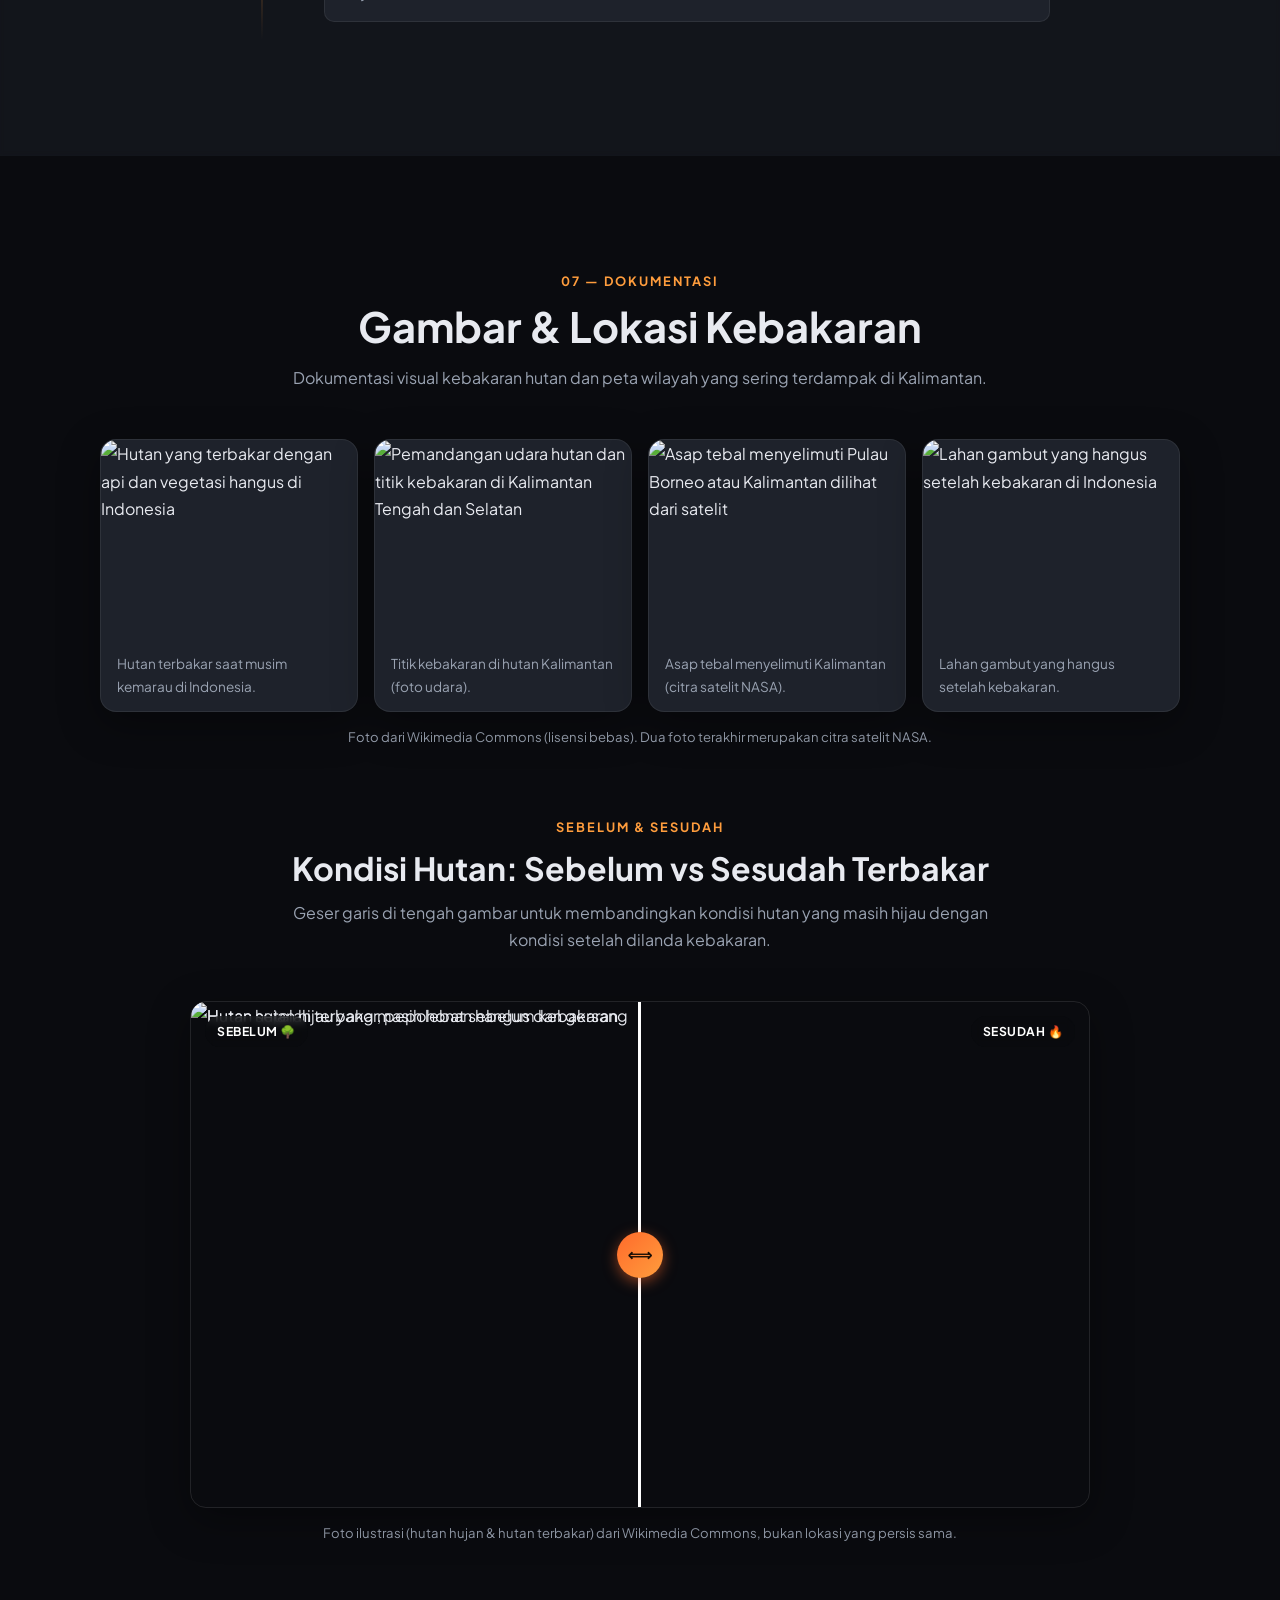
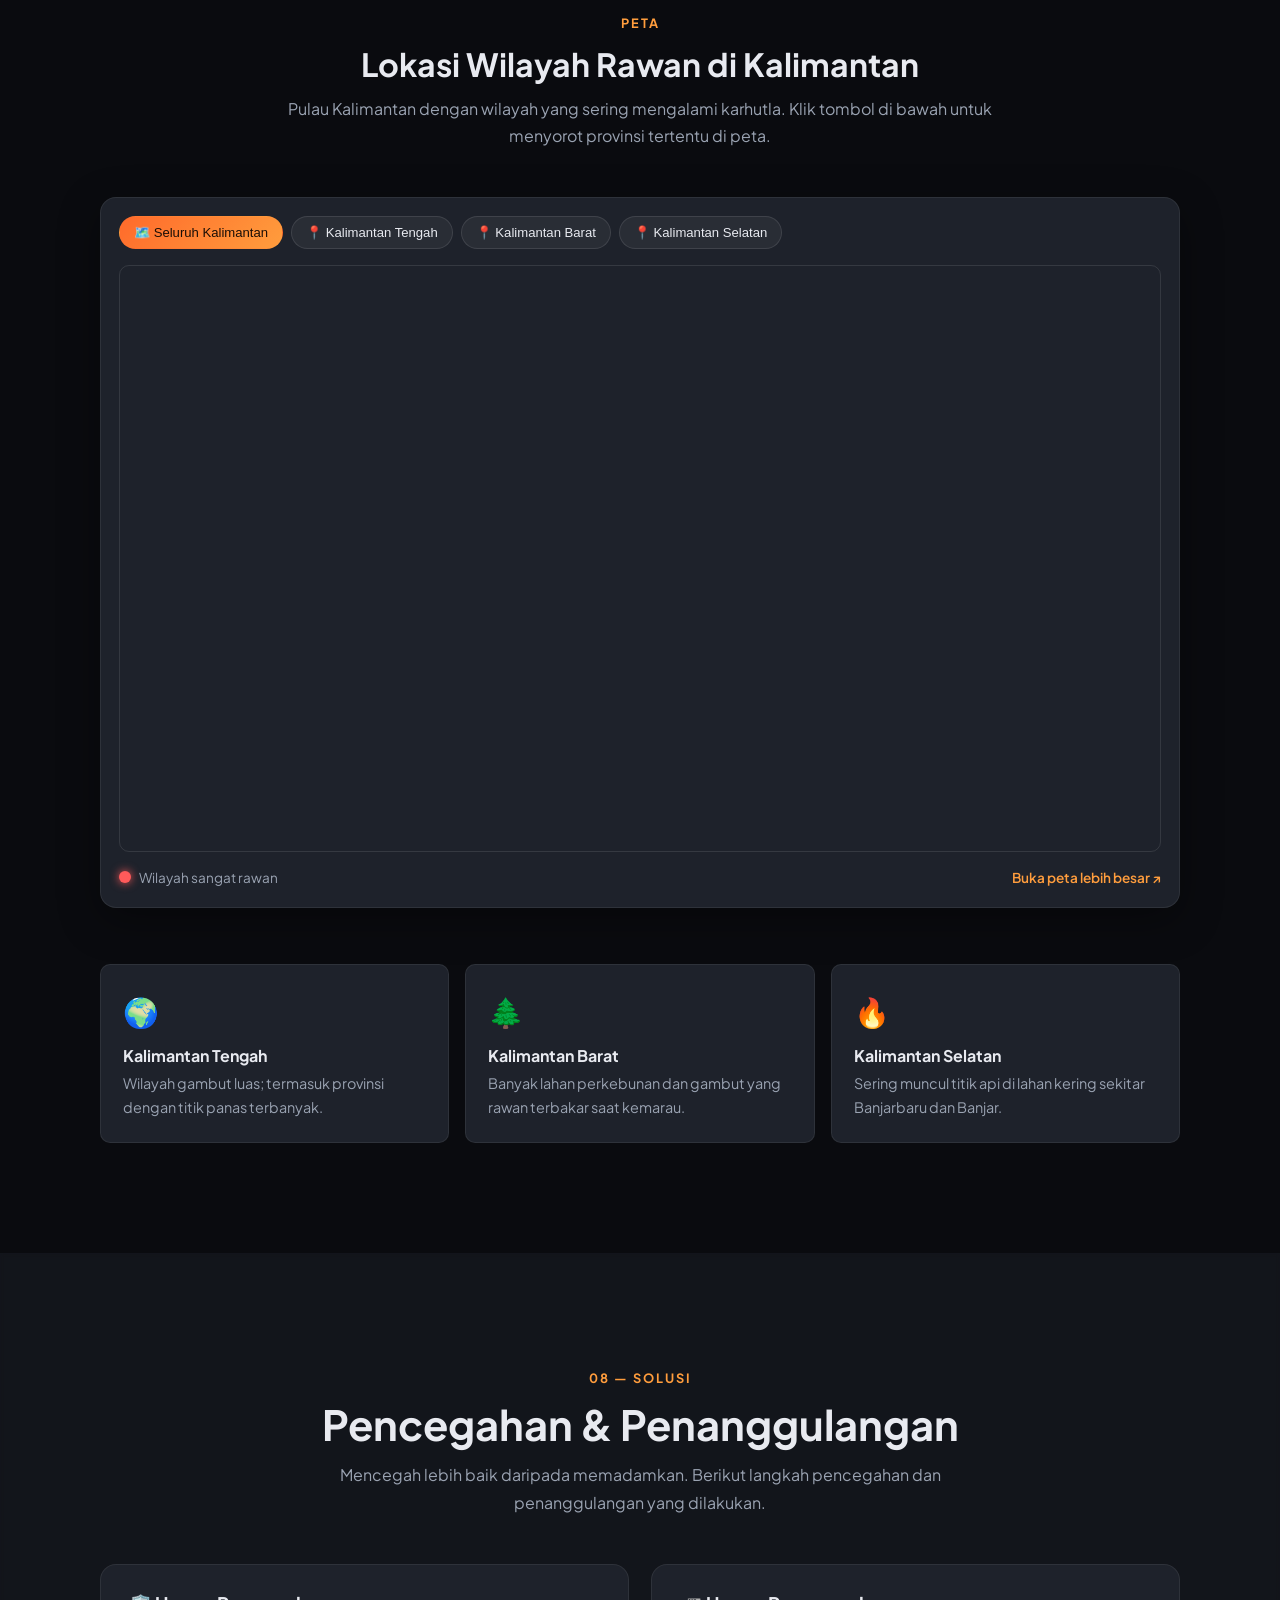
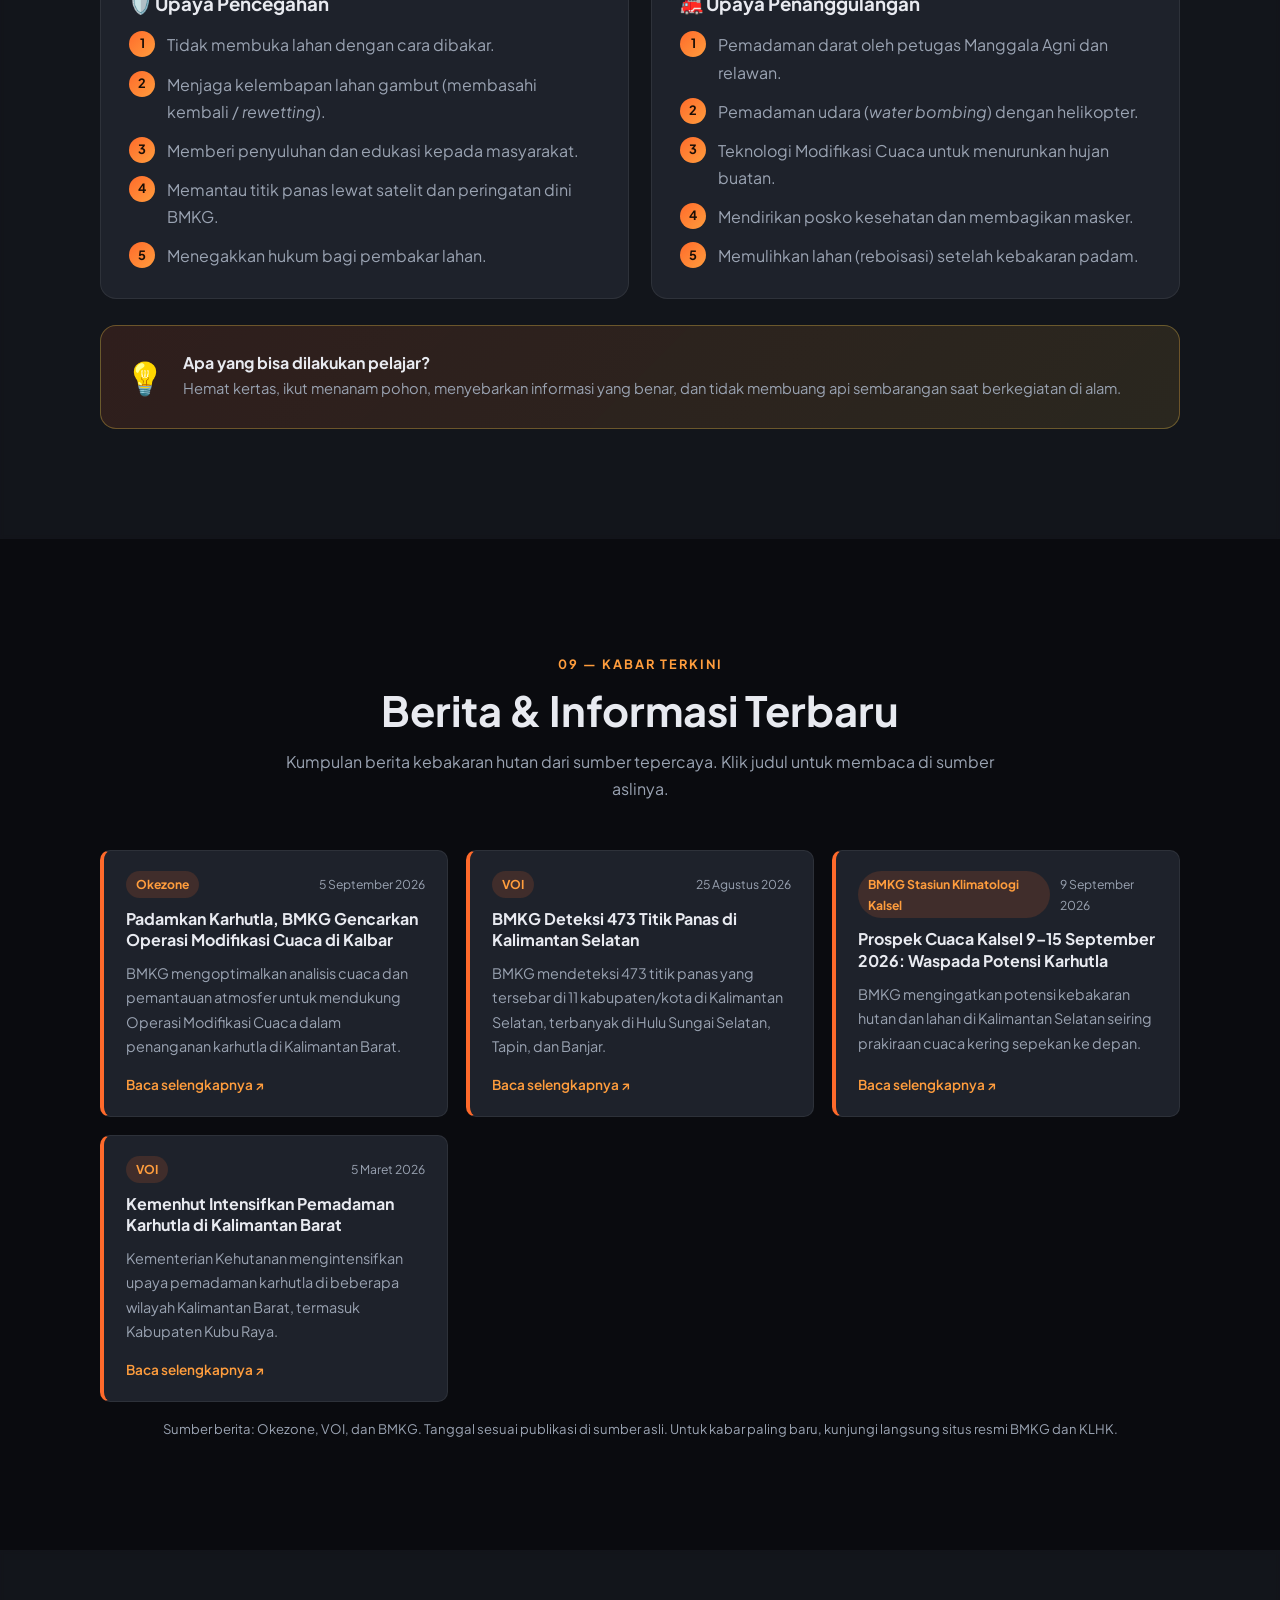
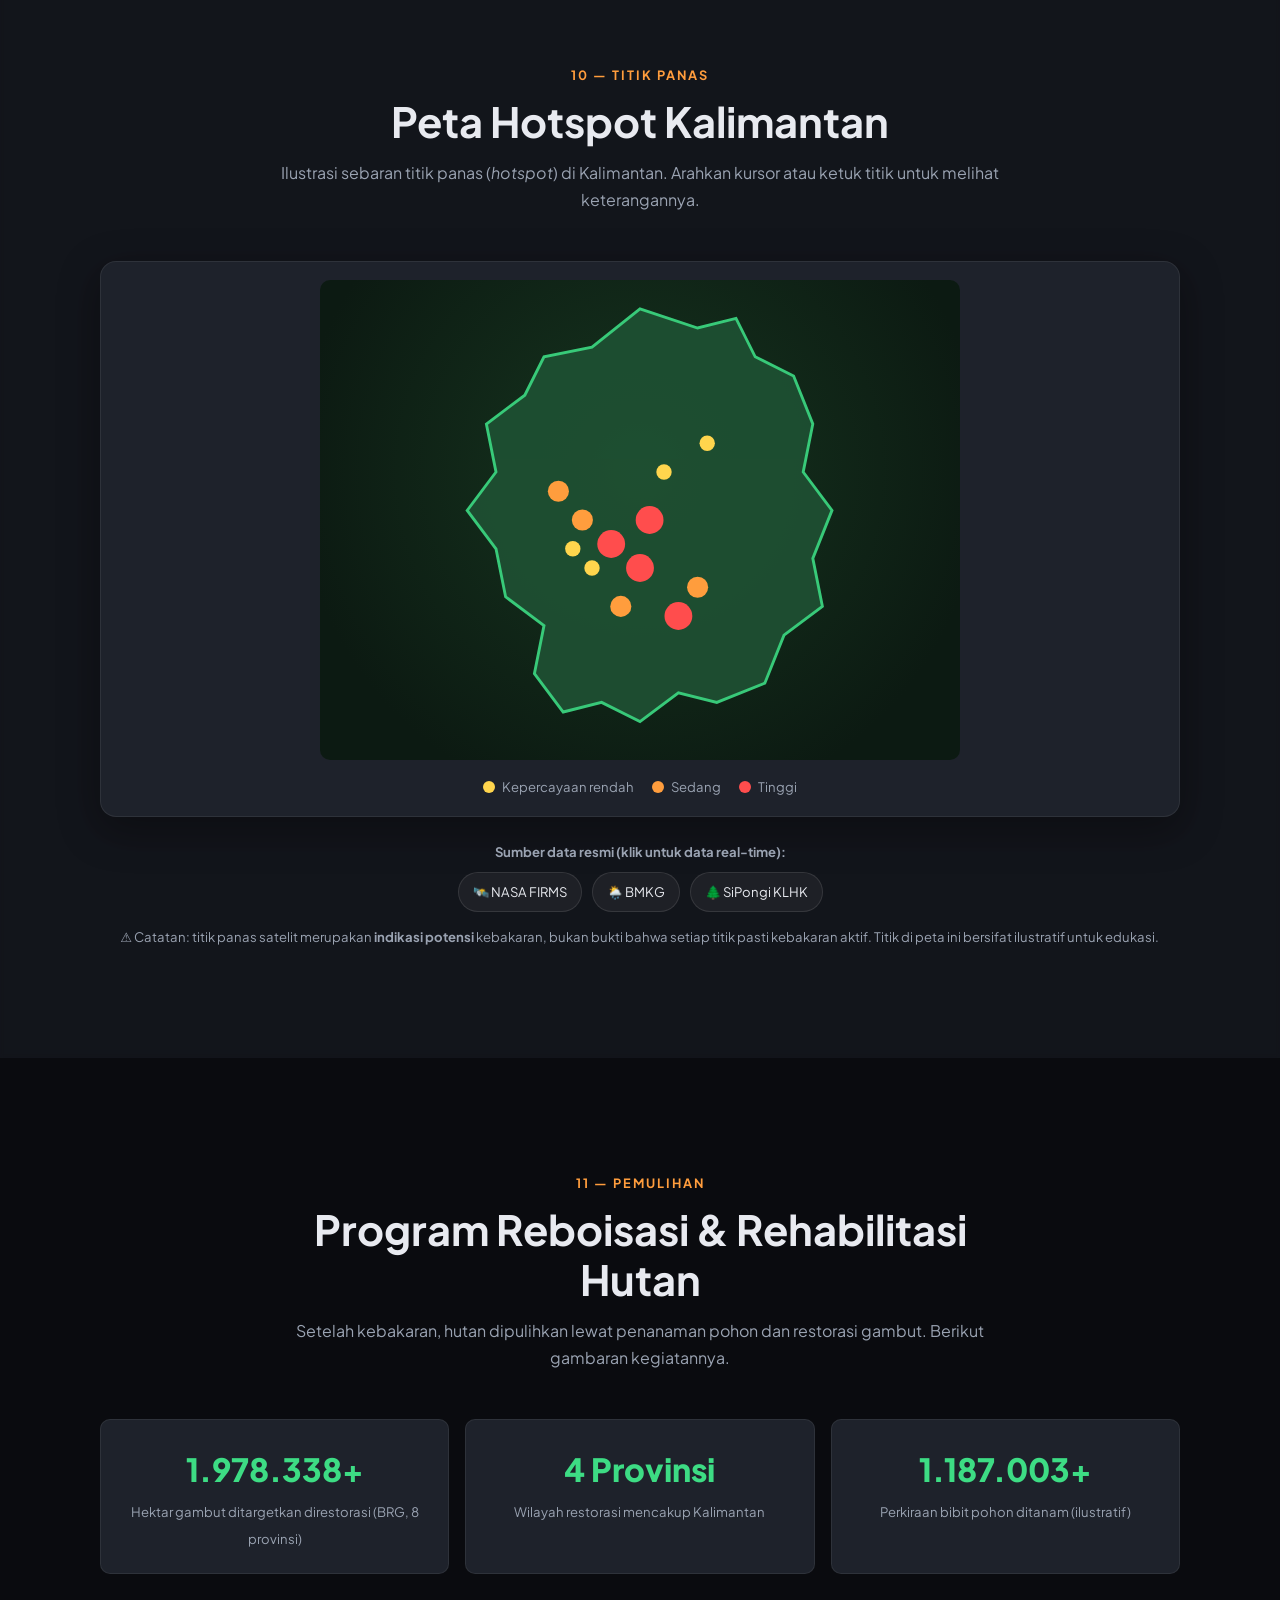
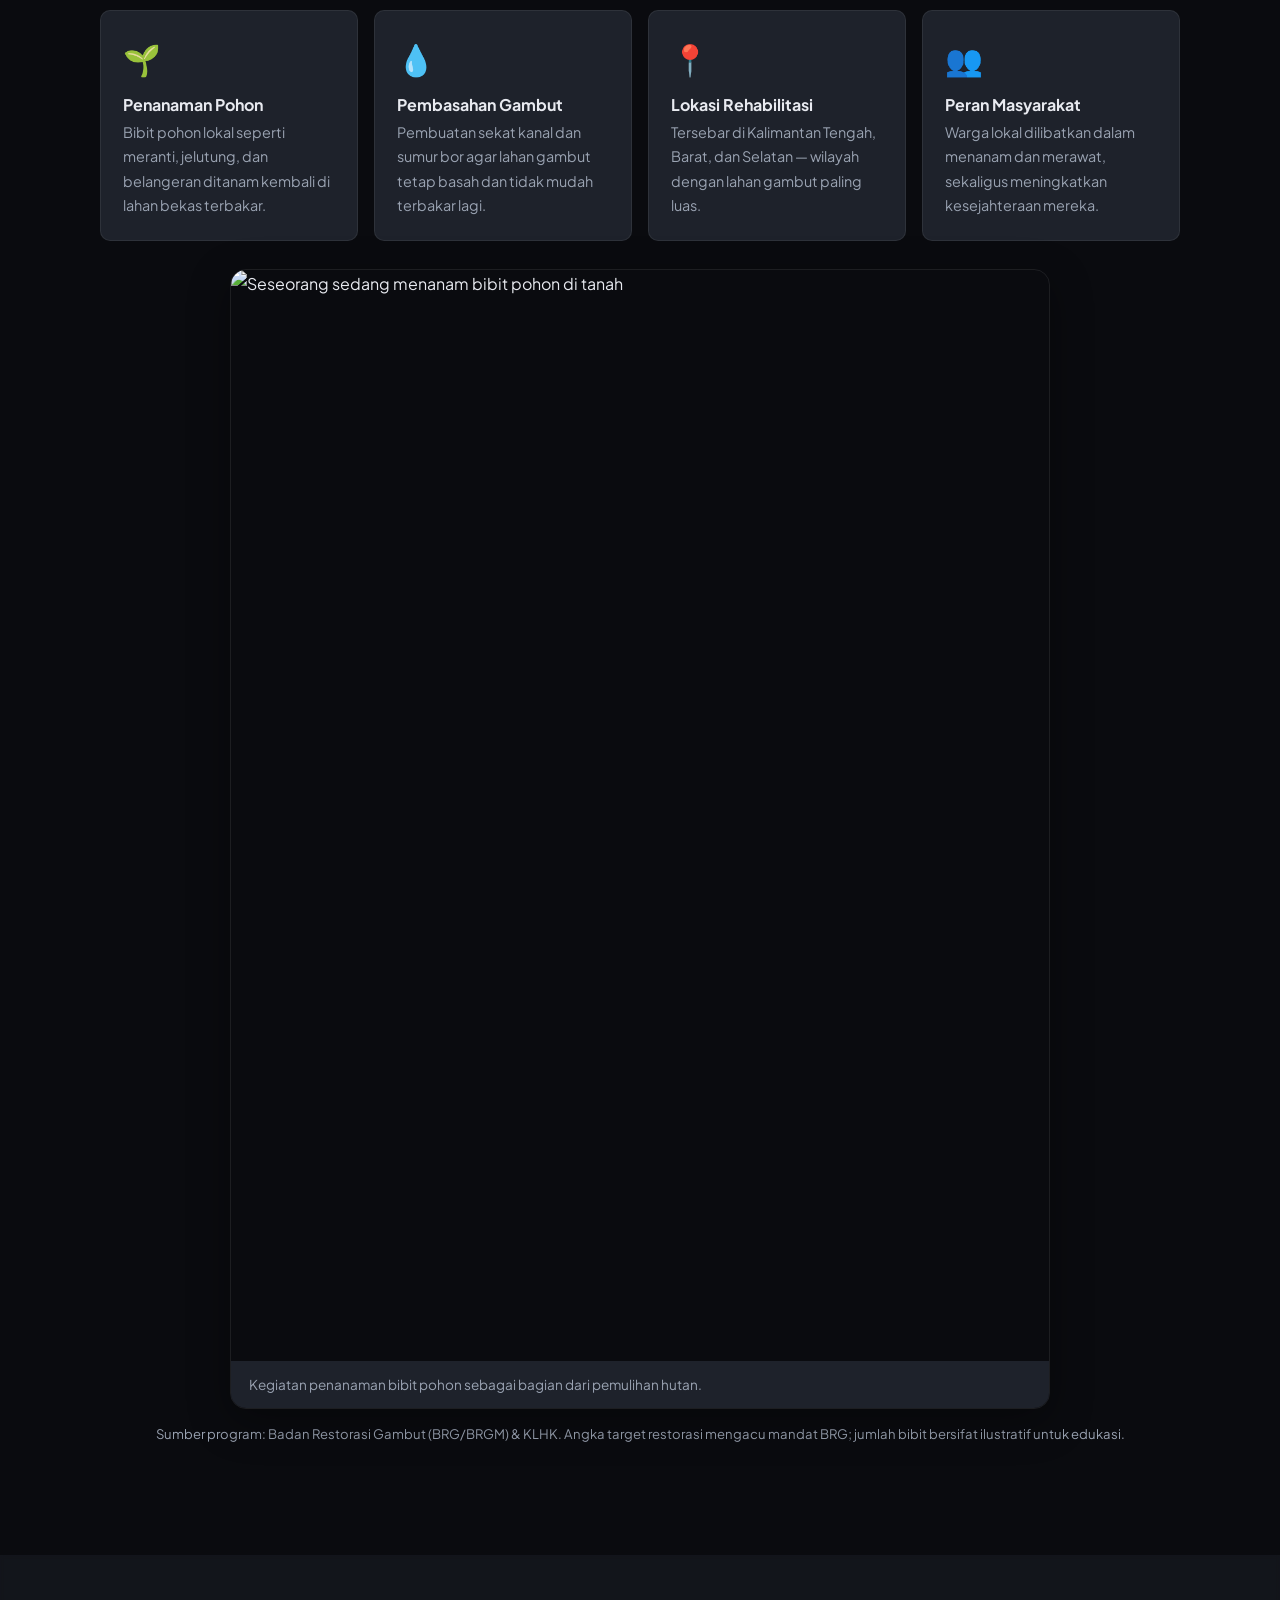
==== commit 2b353c4a: "fix website" ====
--- a/index.html
+++ b/index.html
@@ -184,56 +184,32 @@
           <div class="tab-panel active" id="tab-lingkungan" role="tabpanel">
             <div class="impact-grid">
               <div class="impact-card">
-                <div class="impact-photo">
-                  <img src="https://commons.wikimedia.org/wiki/Special:FilePath/Satellite_image_of_2015_Southeast_Asian_haze_-_20150924.jpg?width=500"
-                       alt="Citra satelit asap tebal akibat kebakaran menutupi wilayah" loading="lazy" />
-                  <span class="impact-icon">🌫️</span>
-                </div>
+                <span class="impact-icon">🌫️</span>
                 <h4>Pencemaran Udara</h4>
                 <p>Asap meningkatkan polusi dan karbon dioksida di atmosfer.</p>
               </div>
               <div class="impact-card">
-                <div class="impact-photo">
-                  <img src="https://commons.wikimedia.org/wiki/Special:FilePath/Orang_Utan,_Semenggok_Forest_Reserve,_Sarawak,_Borneo,_Malaysia.JPG?width=500"
-                       alt="Orangutan di hutan, satwa yang kehilangan habitat" loading="lazy" />
-                  <span class="impact-icon">🐾</span>
-                </div>
+                <span class="impact-icon">🐾</span>
                 <h4>Rusaknya Habitat</h4>
                 <p>Hewan kehilangan tempat tinggal dan sumber makanan.</p>
               </div>
               <div class="impact-card">
-                <div class="impact-photo">
-                  <img src="https://commons.wikimedia.org/wiki/Special:FilePath/Proboscis_Monkey_in_Borneo.jpg?width=500"
-                       alt="Bekantan, satwa endemik Borneo yang terancam" loading="lazy" />
-                  <span class="impact-icon">🌱</span>
-                </div>
+                <span class="impact-icon">🌱</span>
                 <h4>Hilangnya Keanekaragaman Hayati</h4>
                 <p>Banyak flora dan fauna mati atau terancam punah.</p>
               </div>
               <div class="impact-card">
-                <div class="impact-photo">
-                  <img src="https://commons.wikimedia.org/wiki/Special:FilePath/Hutan_Terbakar_-_panoramio.jpg?width=500"
-                       alt="Kobaran api dan asap dari hutan yang terbakar" loading="lazy" />
-                  <span class="impact-icon">🌡️</span>
-                </div>
+                <span class="impact-icon">🌡️</span>
                 <h4>Pemanasan Global</h4>
                 <p>Pelepasan karbon dari gambut mempercepat perubahan iklim.</p>
               </div>
               <div class="impact-card">
-                <div class="impact-photo">
-                  <img src="https://commons.wikimedia.org/wiki/Special:FilePath/Burned_Peatland_in_Indonesia.jpg?width=500"
-                       alt="Lahan gambut hangus dan tandus setelah terbakar" loading="lazy" />
-                  <span class="impact-icon">🪨</span>
-                </div>
+                <span class="impact-icon">🪨</span>
                 <h4>Kerusakan Tanah</h4>
                 <p>Lahan gambut yang terbakar sulit pulih dan menjadi tandus.</p>
               </div>
               <div class="impact-card">
-                <div class="impact-photo">
-                  <img src="https://commons.wikimedia.org/wiki/Special:FilePath/Sungai_Kapuas.jpg?width=500"
-                       alt="Sungai di Kalimantan sebagai sumber air yang bergantung pada hutan" loading="lazy" />
-                  <span class="impact-icon">💧</span>
-                </div>
+                <span class="impact-icon">💧</span>
                 <h4>Gangguan Siklus Air</h4>
                 <p>Hutan rusak mengganggu ketersediaan air bersih.</p>
               </div>
@@ -243,65 +219,38 @@
           <div class="tab-panel" id="tab-masyarakat" role="tabpanel" hidden>
             <div class="impact-grid">
               <div class="impact-card">
-                <div class="impact-photo">
-                  <img src="https://commons.wikimedia.org/wiki/Special:FilePath/Haze2015_collage.jpg?width=500"
-                       alt="Suasana kabut asap tebal yang mengganggu kesehatan warga" loading="lazy" />
-                  <span class="impact-icon">🫁</span>
-                </div>
+                <span class="impact-icon">🫁</span>
                 <h4>Gangguan Kesehatan</h4>
                 <p>ISPA, iritasi mata, dan sesak napas akibat kabut asap.</p>
               </div>
               <div class="impact-card">
-                <div class="impact-photo">
-                  <img src="https://commons.wikimedia.org/wiki/Special:FilePath/Heavy_Smoke_Blankets_Borneo_(22126477788).jpg?width=500"
-                       alt="Kabut asap pekat yang membuat kegiatan sekolah terganggu" loading="lazy" />
-                  <span class="impact-icon">🏫</span>
-                </div>
+                <span class="impact-icon">🏫</span>
                 <h4>Sekolah Diliburkan</h4>
                 <p>Kegiatan belajar terganggu saat asap pekat melanda.</p>
               </div>
               <div class="impact-card">
-                <div class="impact-photo">
-                  <img src="https://commons.wikimedia.org/wiki/Special:FilePath/Central_-_South_Kalimantan_Rainforest_%26_Fires,_Indonesia_(34680238435).jpg?width=500"
-                       alt="Asap tebal menurunkan jarak pandang transportasi" loading="lazy" />
-                  <span class="impact-icon">✈️</span>
-                </div>
+                <span class="impact-icon">✈️</span>
                 <h4>Transportasi Terhambat</h4>
                 <p>Jarak pandang rendah membuat penerbangan dibatalkan.</p>
               </div>
               <div class="impact-card">
-                <div class="impact-photo">
-                  <img src="https://commons.wikimedia.org/wiki/Special:FilePath/Rewetting_canal.jpg?width=500"
-                       alt="Kanal di lahan gambut, kegiatan ekonomi lahan yang terganggu kebakaran" loading="lazy" />
-                  <span class="impact-icon">💰</span>
-                </div>
+                <span class="impact-icon">💰</span>
                 <h4>Kerugian Ekonomi</h4>
                 <p>Aktivitas usaha, pertanian, dan pariwisata menurun.</p>
               </div>
               <div class="impact-card">
-                <div class="impact-photo">
-                  <img src="https://commons.wikimedia.org/wiki/Special:FilePath/Satellite_image_of_2015_Southeast_Asian_haze_-_20150905.jpg?width=500"
-                       alt="Citra satelit asap yang menyebar lintas negara" loading="lazy" />
-                  <span class="impact-icon">🌍</span>
-                </div>
+                <span class="impact-icon">🌍</span>
                 <h4>Dampak Lintas Negara</h4>
                 <p>Asap bisa menyebar hingga negara tetangga.</p>
               </div>
               <div class="impact-card">
-                <div class="impact-photo">
-                  <img src="https://commons.wikimedia.org/wiki/Special:FilePath/Hutan_Hujan_Pegunungan_Meratus.jpg?width=500"
-                       alt="Permukiman dekat hutan yang warganya terpaksa mengungsi saat kebakaran" loading="lazy" />
-                  <span class="impact-icon">🧑‍🤝‍🧑</span>
-                </div>
+                <span class="impact-icon">🧑‍🤝‍🧑</span>
                 <h4>Pengungsian</h4>
                 <p>Sebagian warga terpaksa mengungsi dari daerah terdampak.</p>
               </div>
             </div>
           </div>
         </div>
-        <p class="muted small" style="text-align:center;margin-top:16px">
-          Foto ilustrasi dari Wikimedia Commons (lisensi bebas), mewakili tema tiap dampak.
-        </p>
       </div>
     </section>
 
--- a/style.css
+++ b/style.css
@@ -471,43 +471,16 @@
   background: var(--surface-2);
   border: 1px solid rgba(255, 255, 255, 0.07);
   border-radius: var(--radius-sm);
-  overflow: hidden;
+  padding: 22px;
   transition: transform 0.25s var(--ease), border-color 0.25s;
 }
 .impact-card:hover {
   transform: translateY(-5px);
   border-color: rgba(255, 106, 43, 0.4);
 }
-.impact-photo {
-  position: relative;
-  width: 100%;
-  height: 150px;
-  overflow: hidden;
-  background: #0b0d11;
-}
-.impact-photo img {
-  width: 100%;
-  height: 100%;
-  object-fit: cover;
-  transition: transform 0.5s var(--ease);
-}
-.impact-card:hover .impact-photo img { transform: scale(1.07); }
-.impact-icon {
-  position: absolute;
-  left: 10px;
-  bottom: 10px;
-  width: 40px;
-  height: 40px;
-  display: grid;
-  place-items: center;
-  font-size: 1.35rem;
-  background: rgba(15, 17, 21, 0.78);
-  border: 1px solid rgba(255, 255, 255, 0.15);
-  border-radius: 50%;
-  backdrop-filter: blur(4px);
-}
-.impact-card h4 { margin: 16px 16px 6px; }
-.impact-card p { color: var(--muted); font-size: 0.9rem; margin: 0 16px 18px; }
+.impact-icon { font-size: 1.8rem; display: block; margin-bottom: 10px; }
+.impact-card h4 { margin-bottom: 6px; }
+.impact-card p { color: var(--muted); font-size: 0.9rem; }
 
 /* ===== FLORA & FAUNA ===== */
 .biodiv-grid {
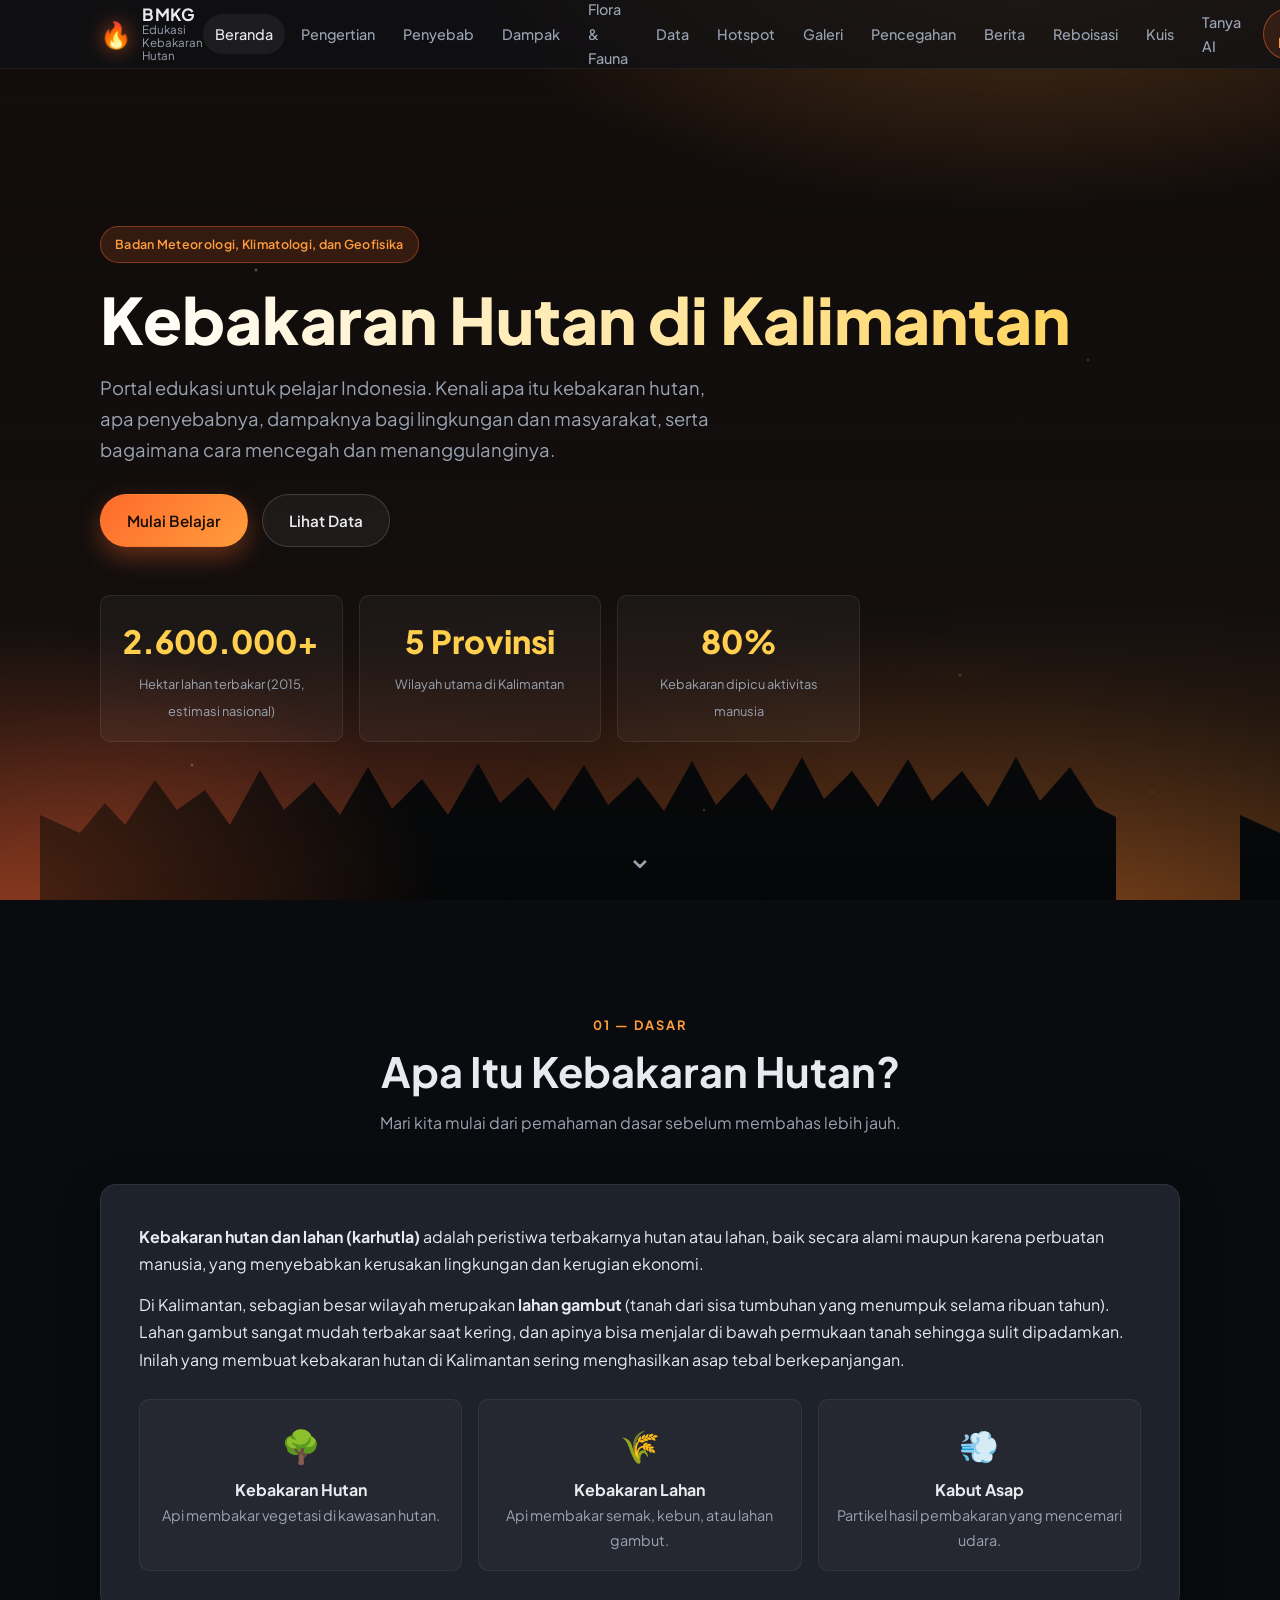
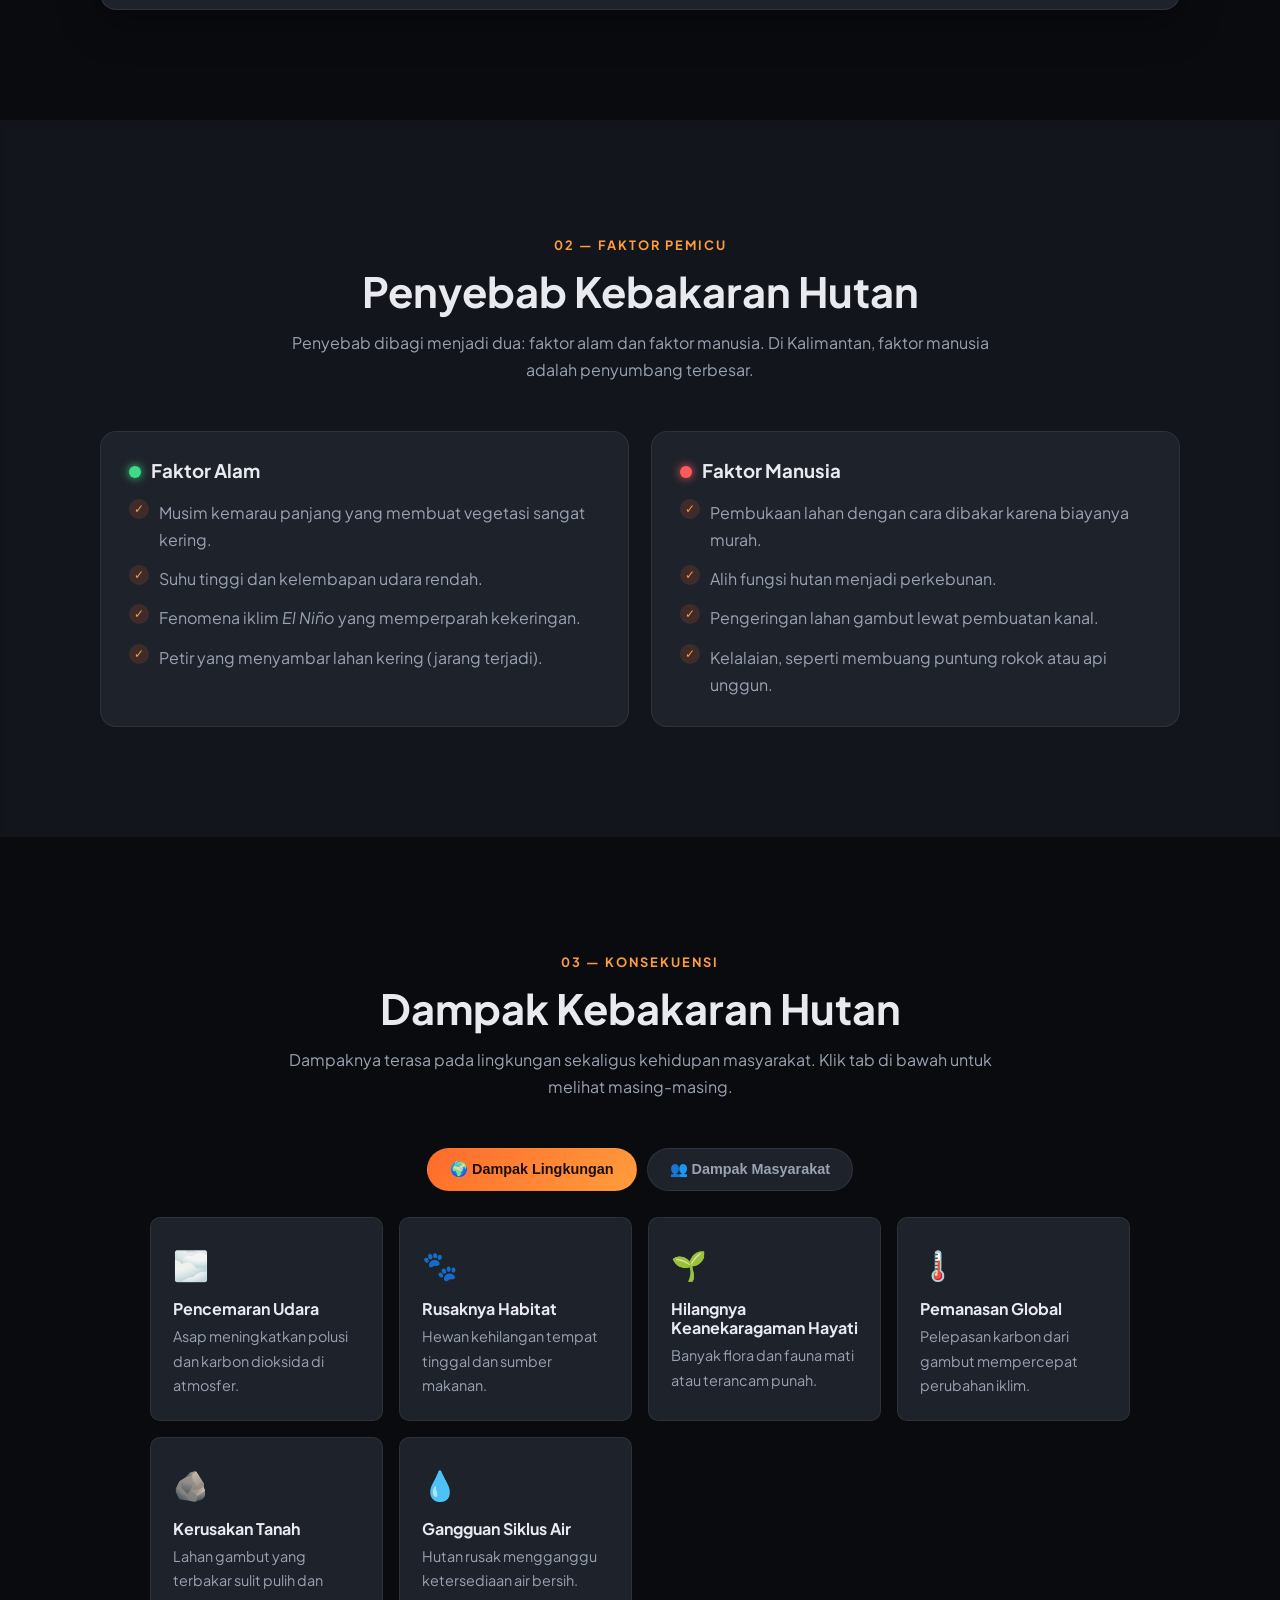
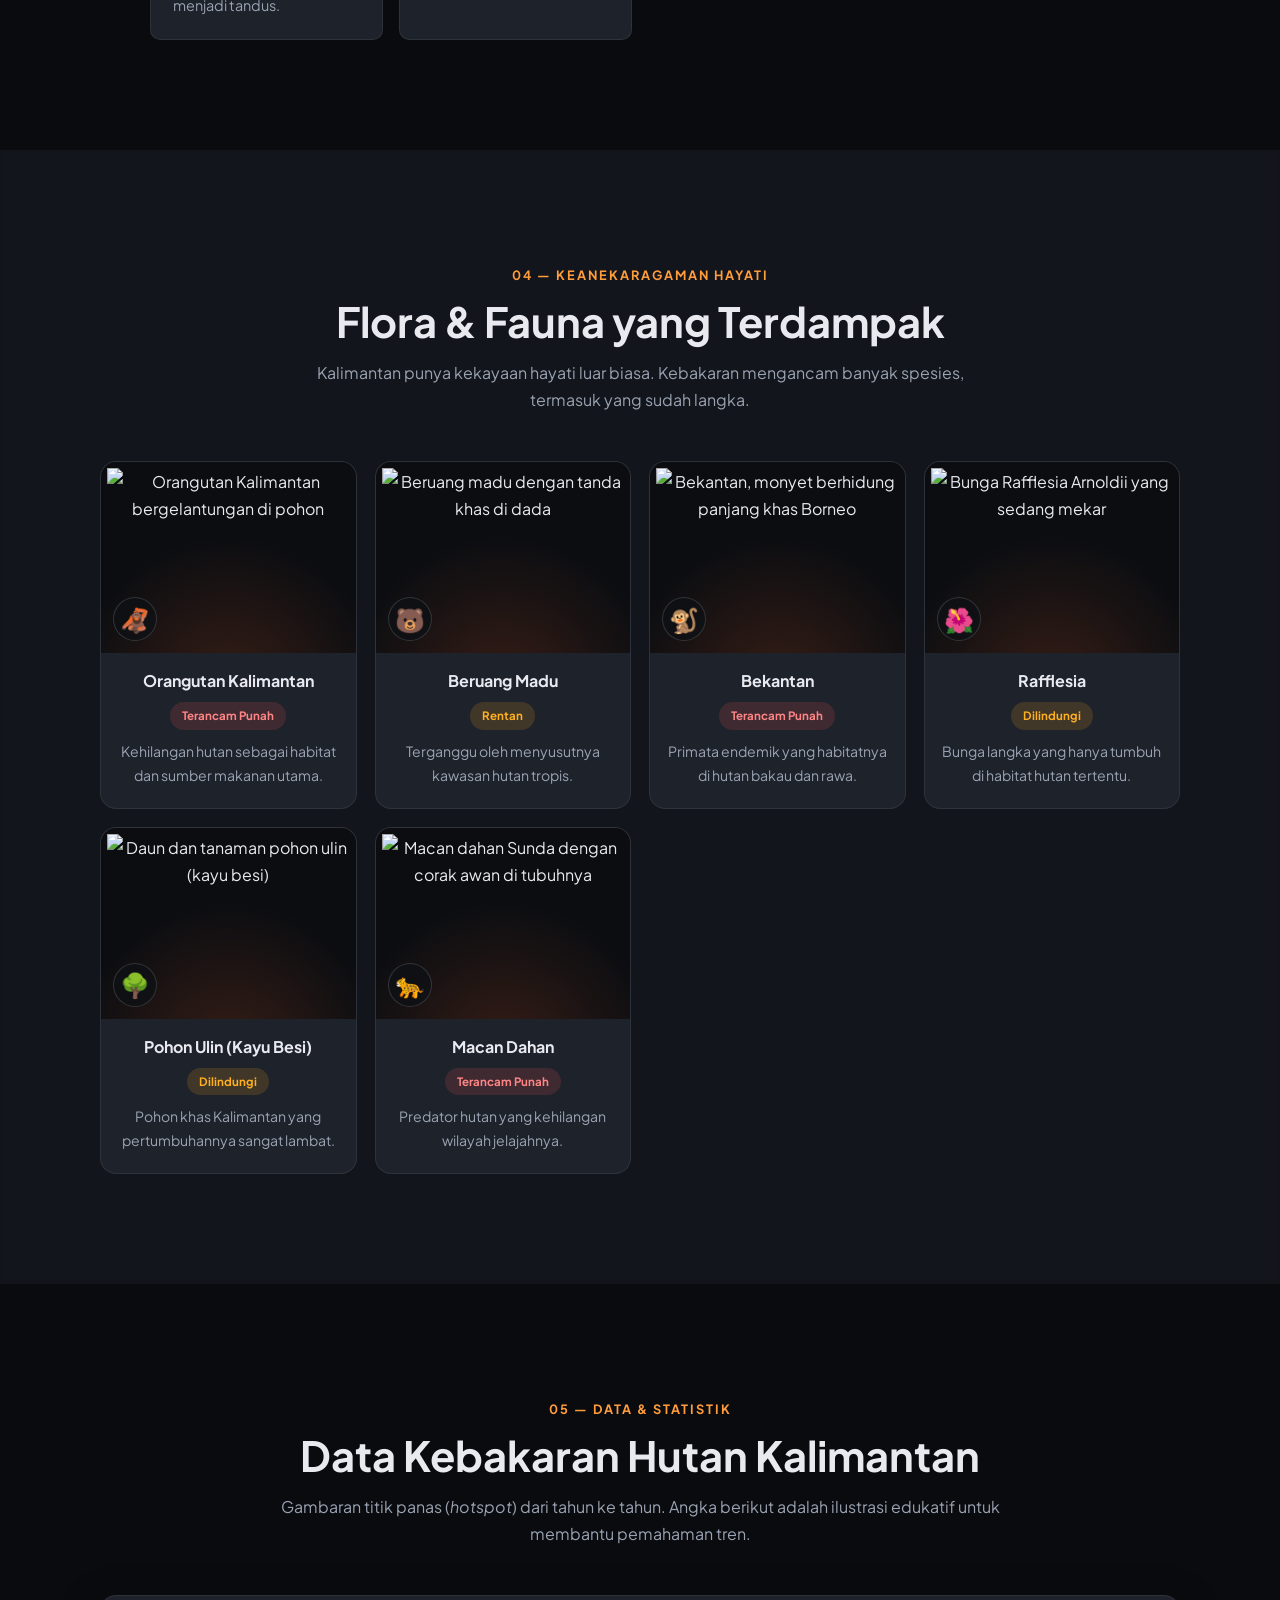
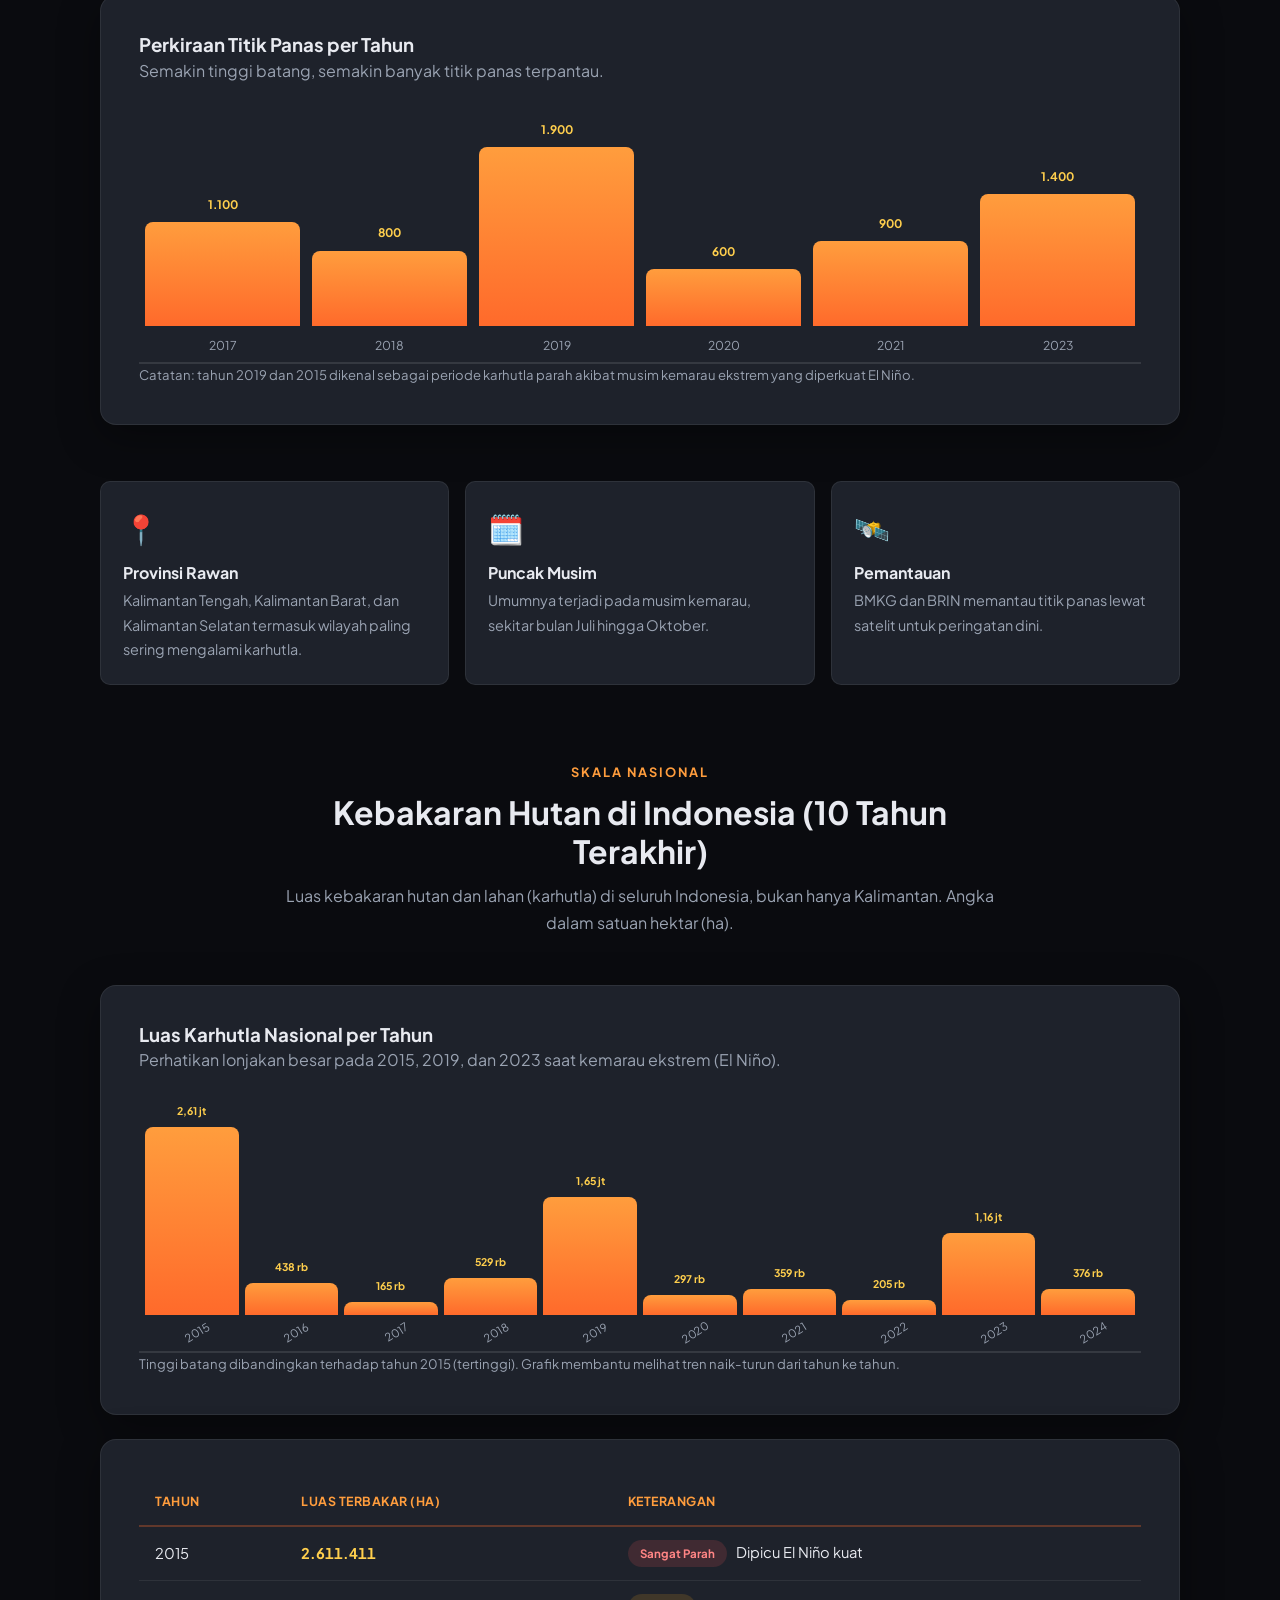
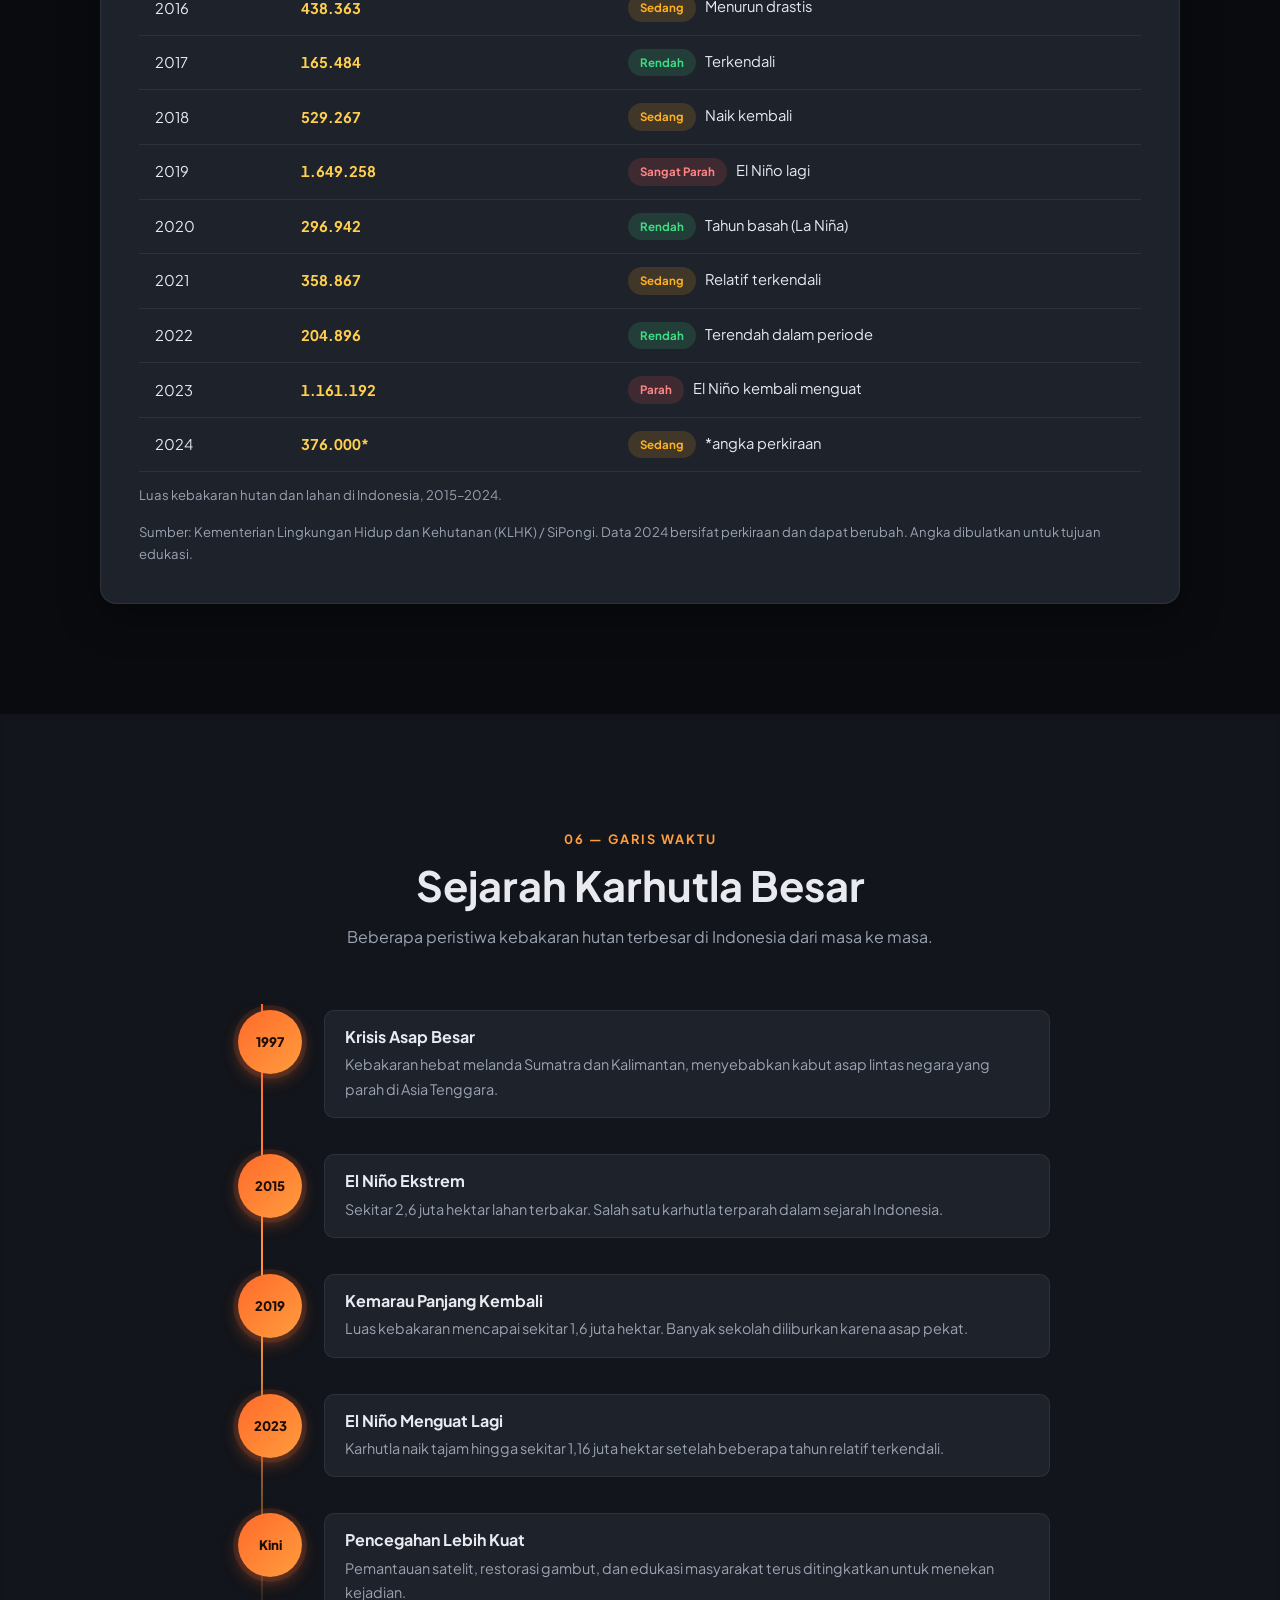
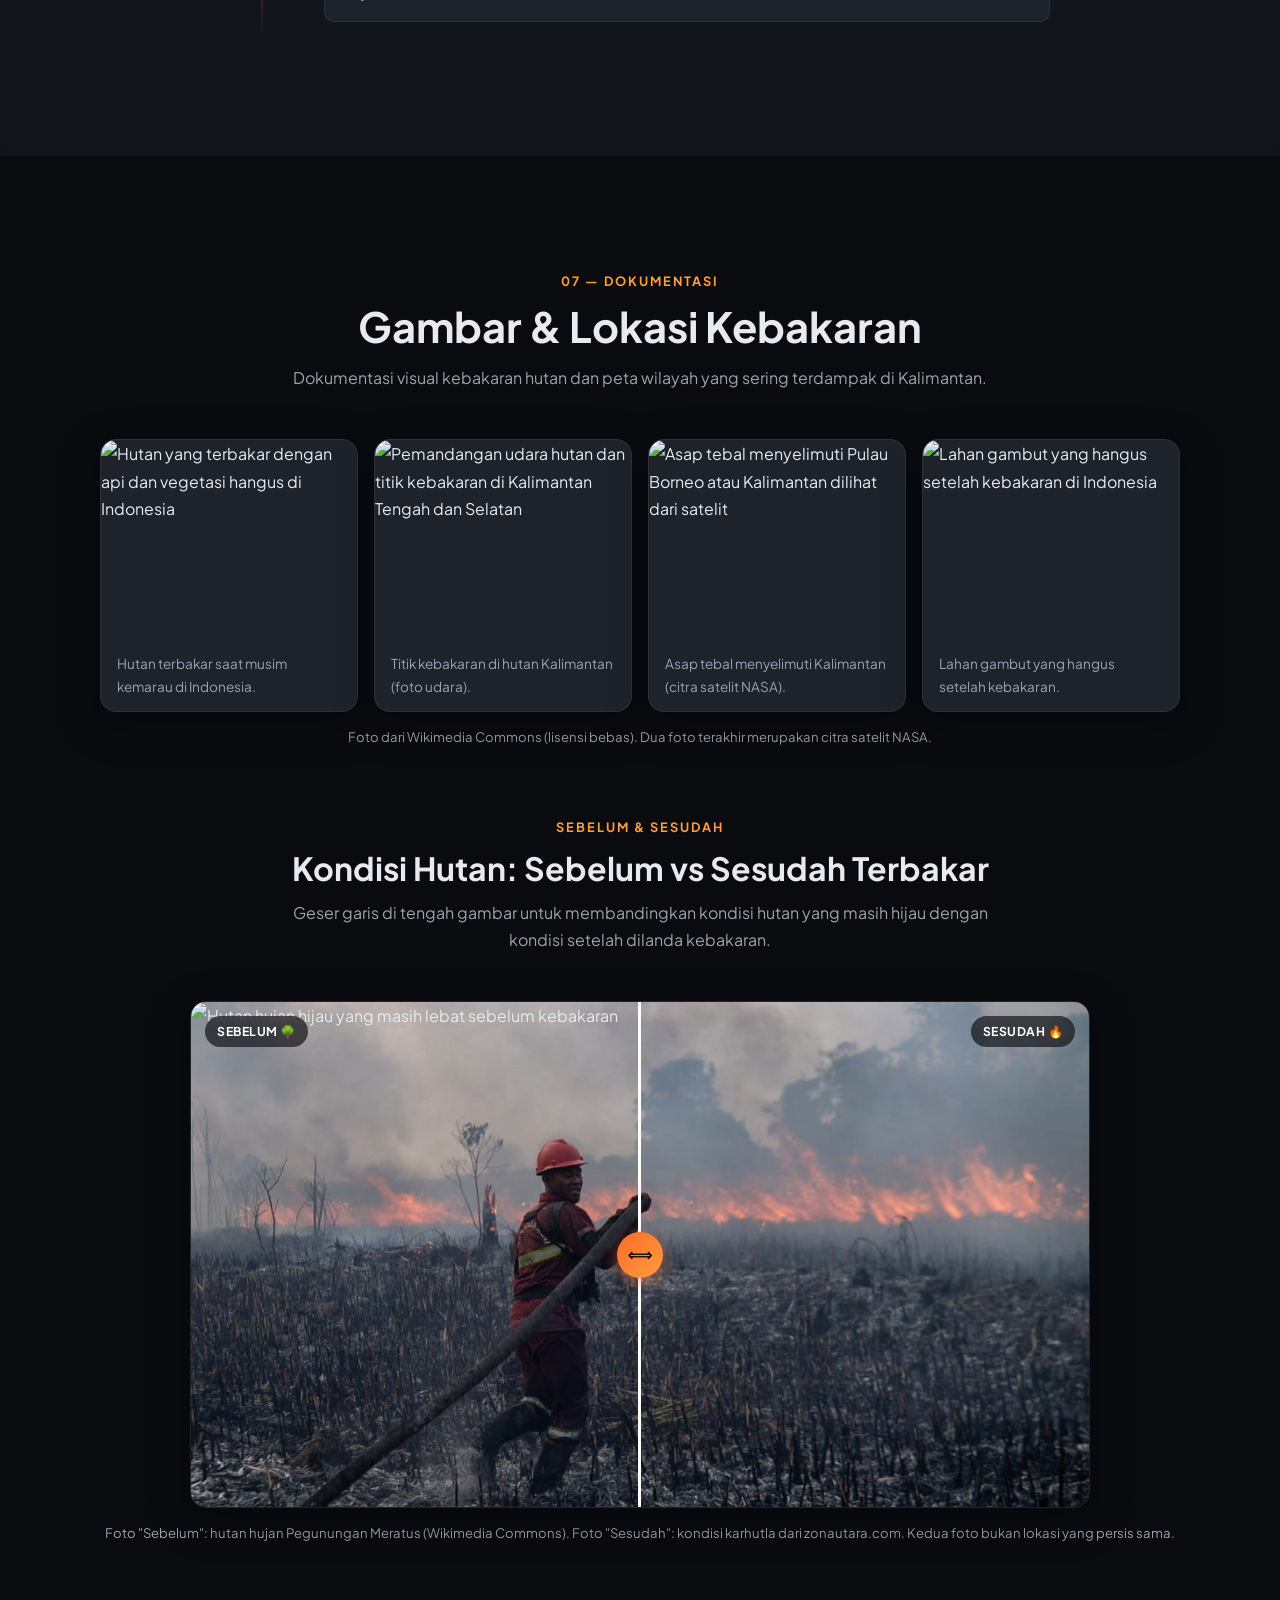
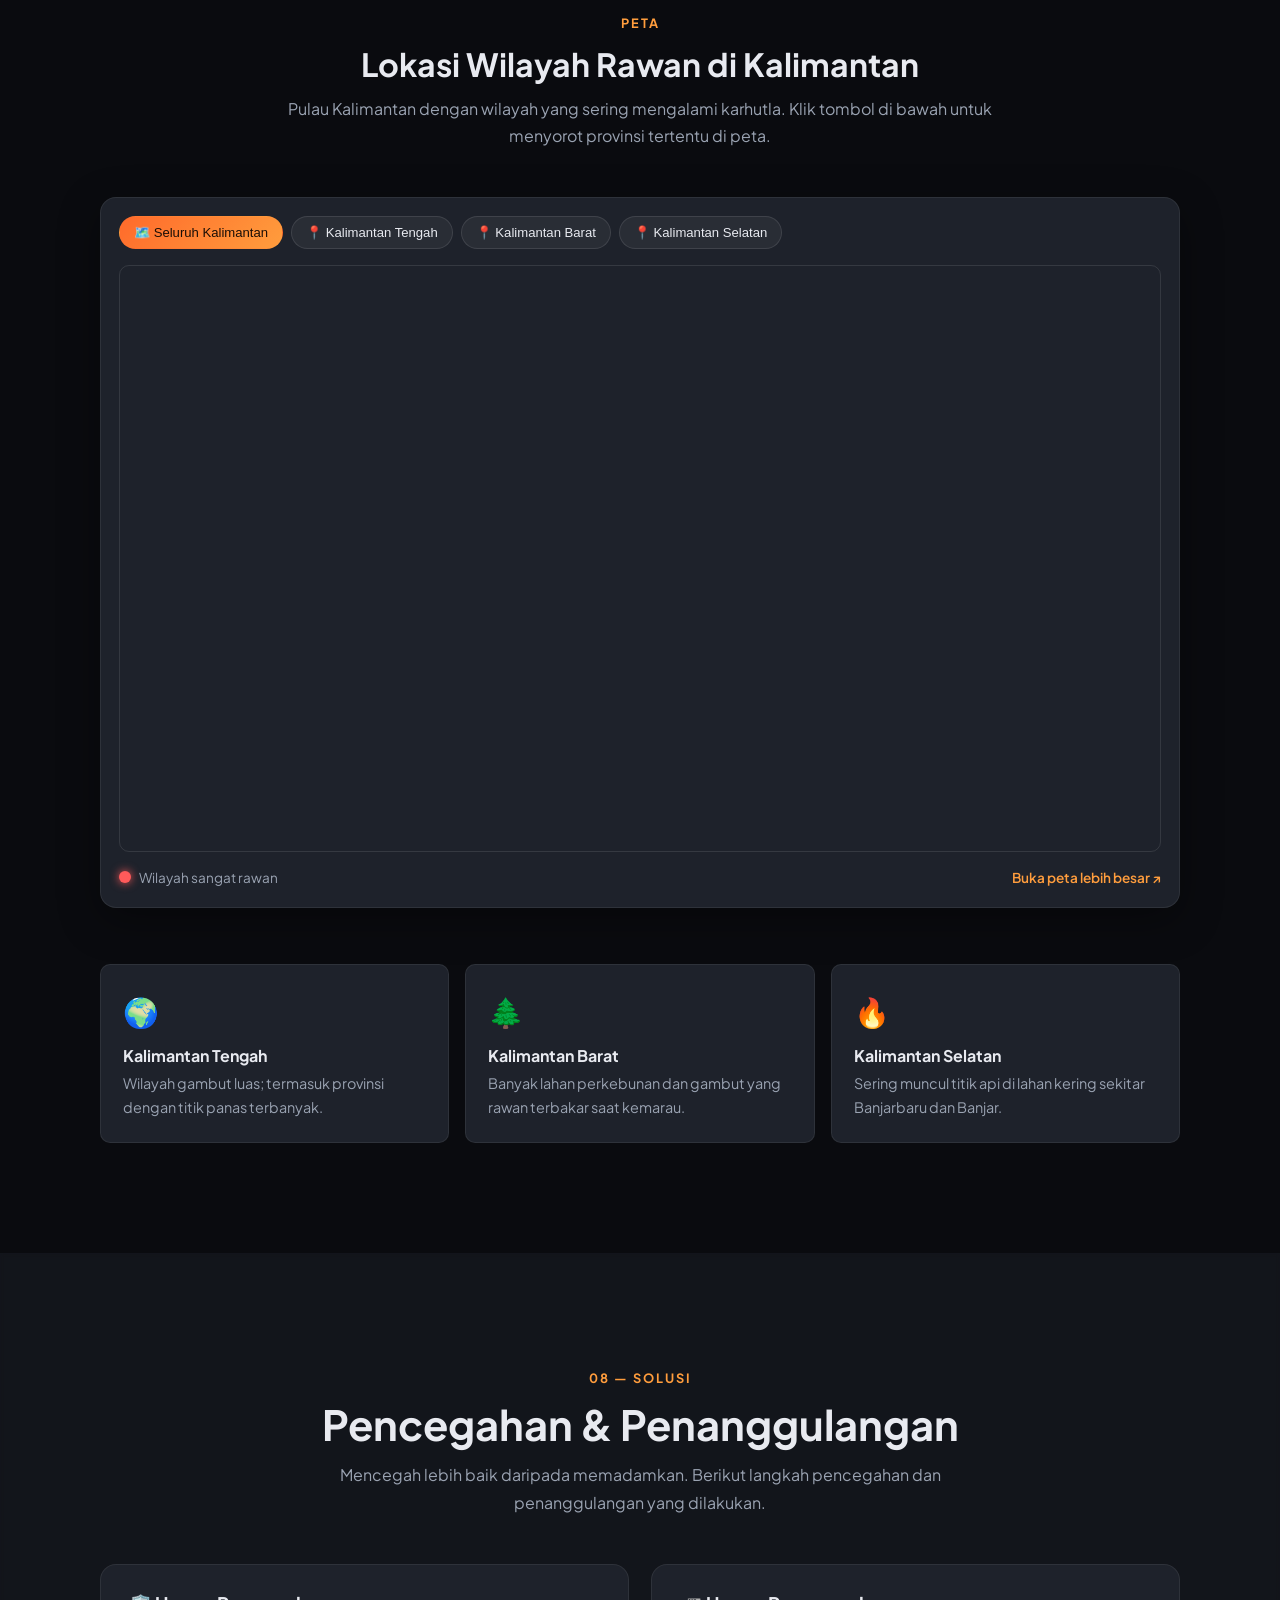
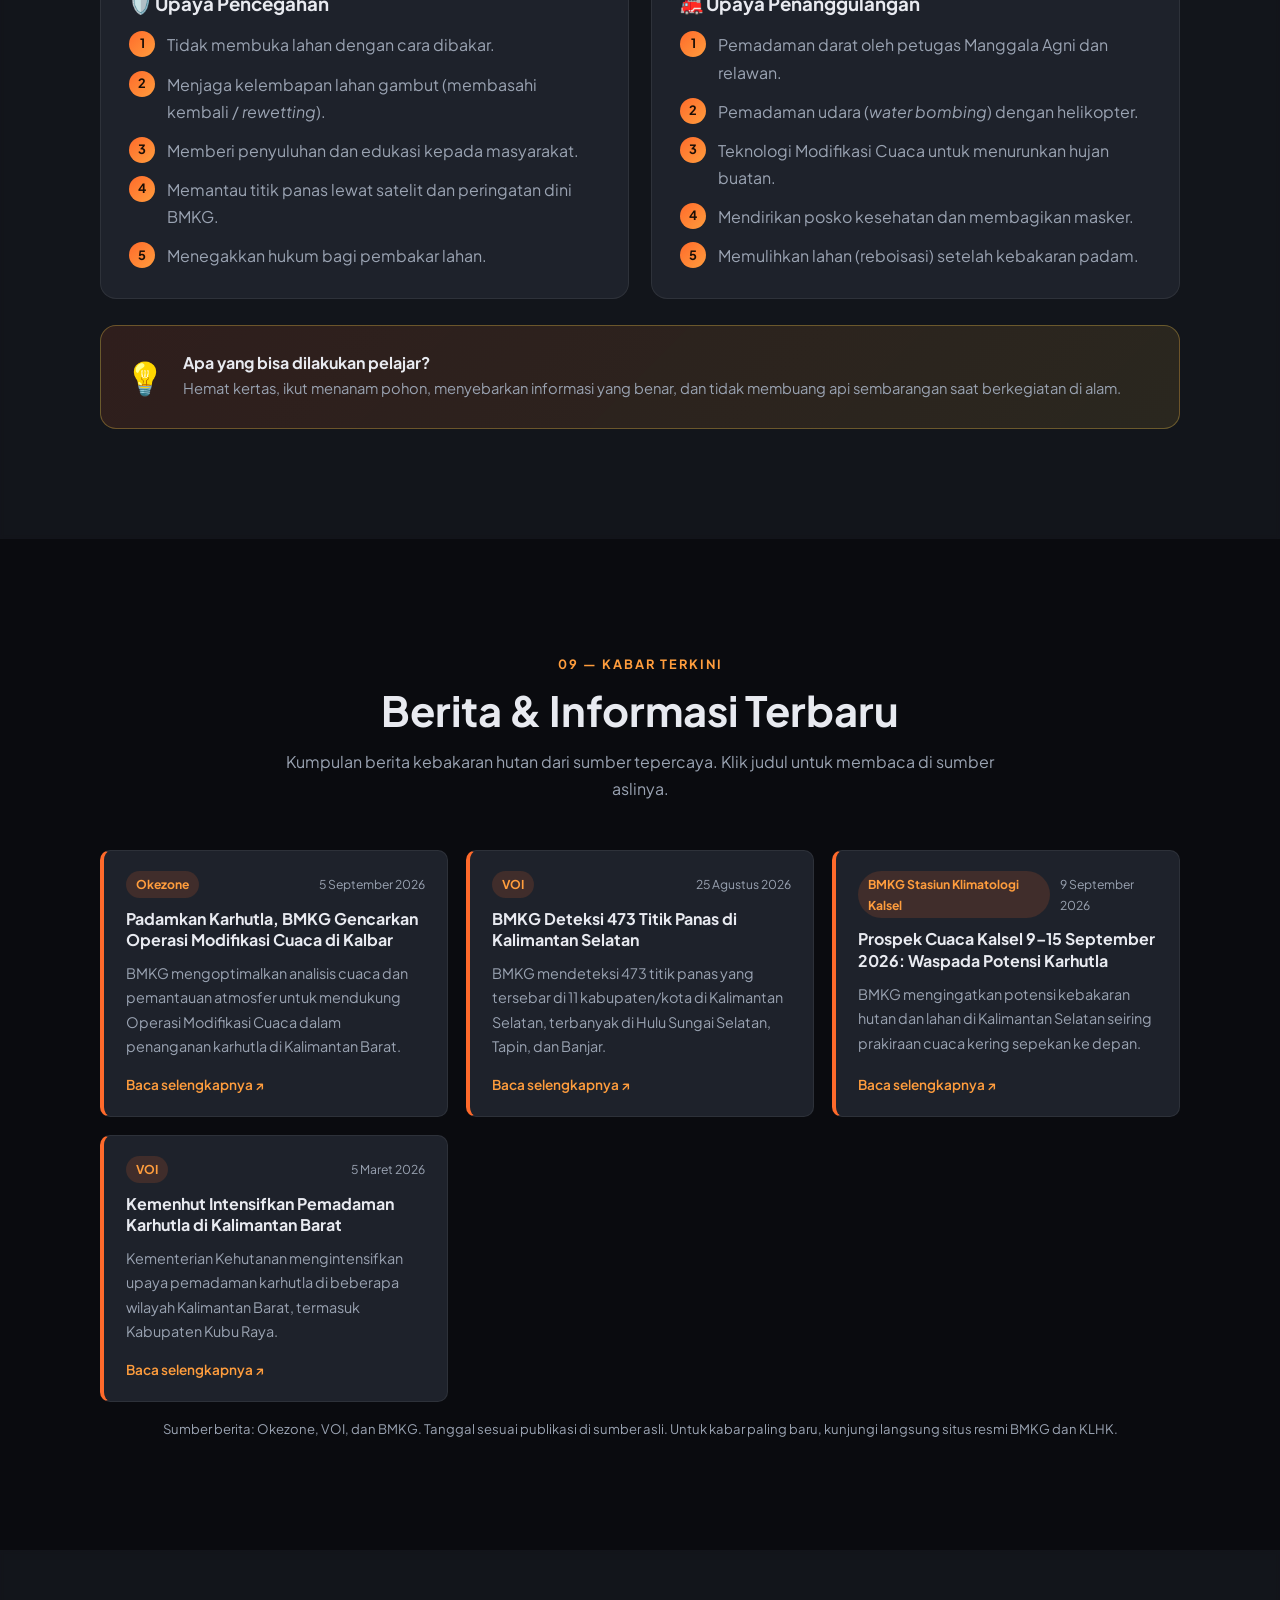
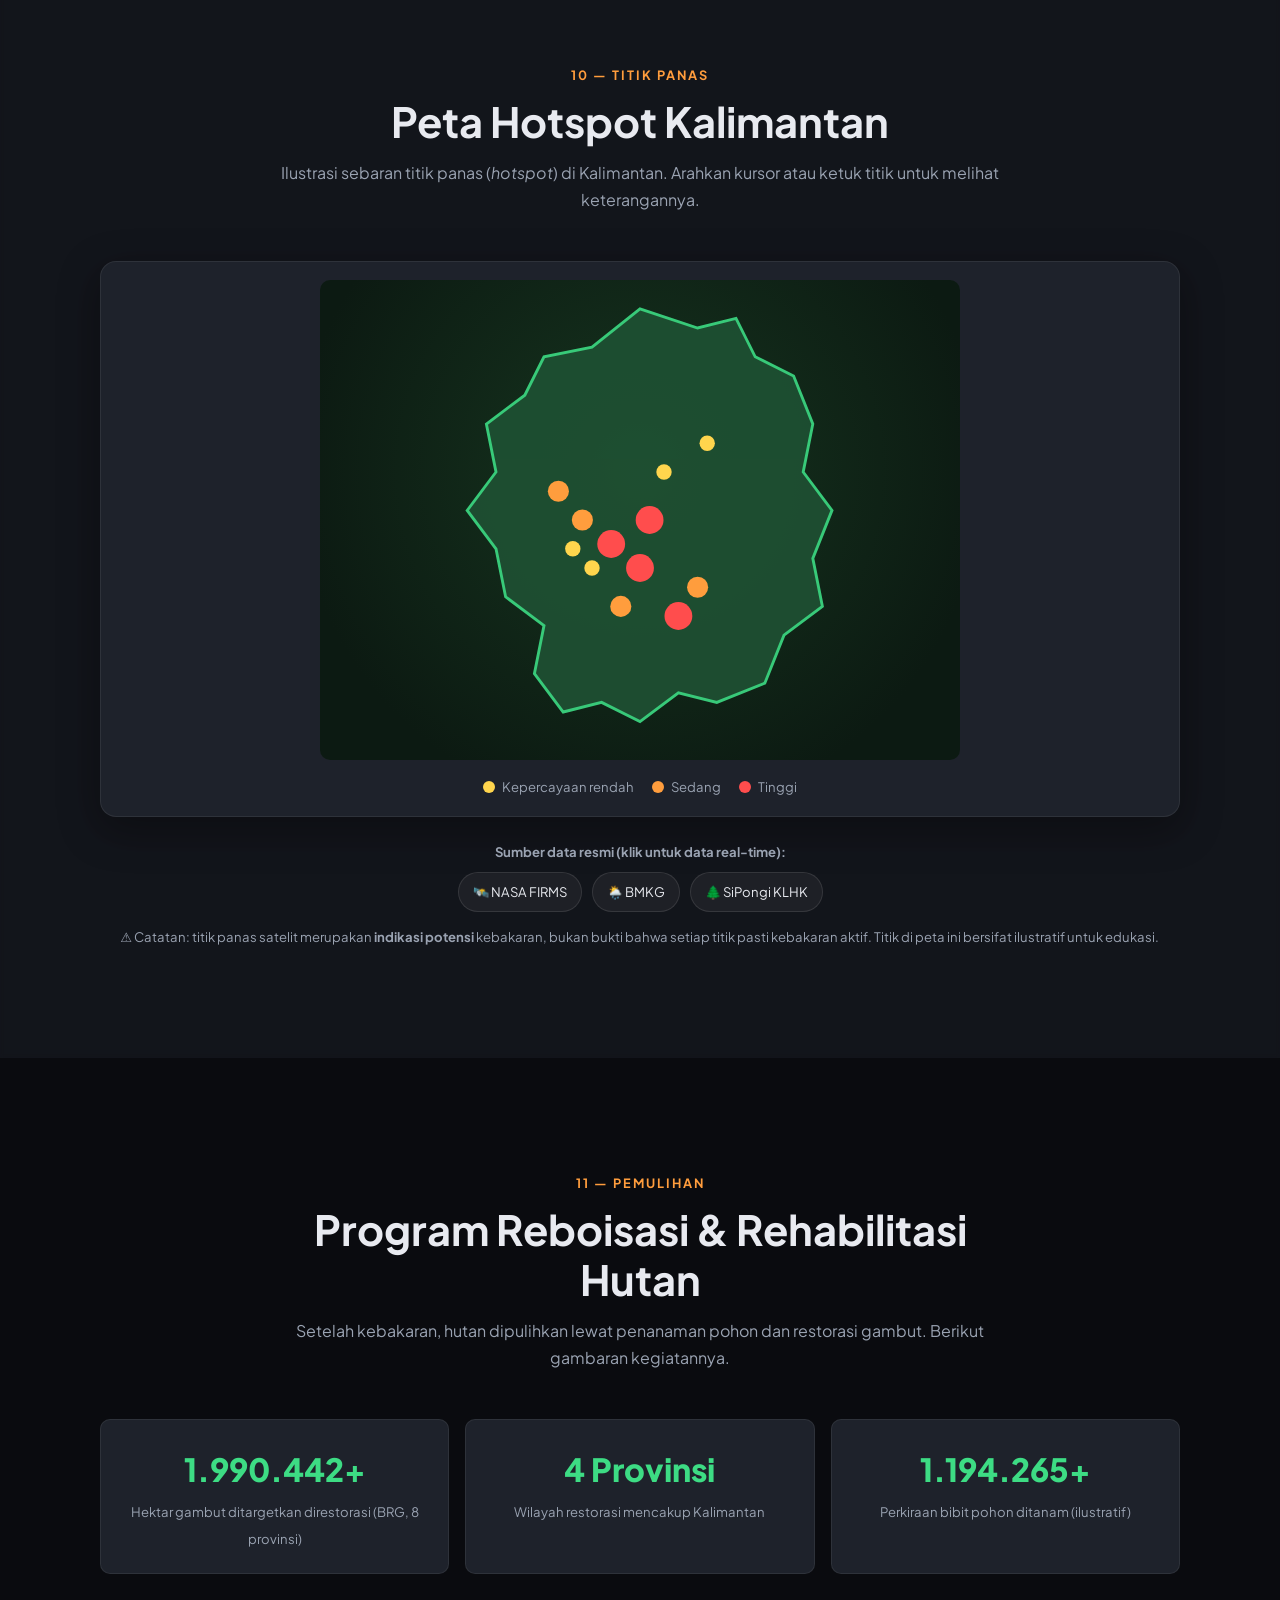
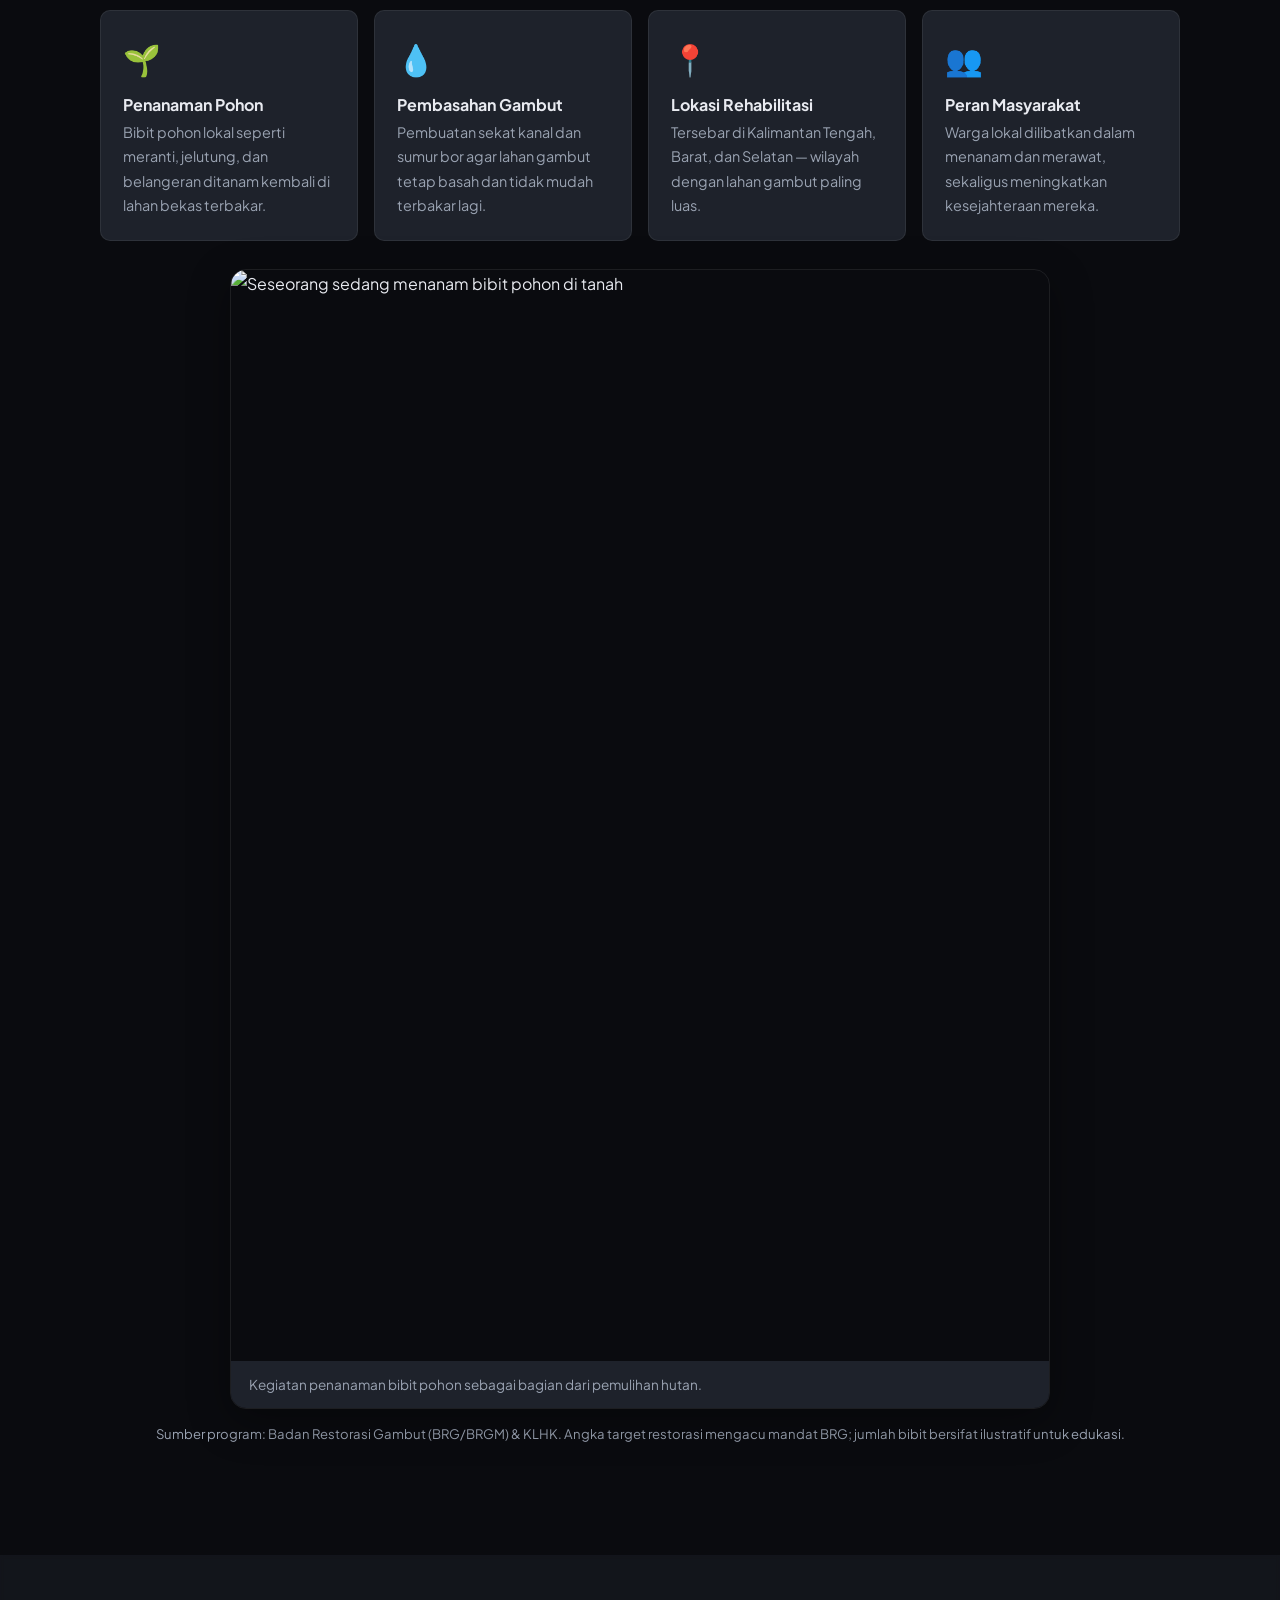
==== commit 7dce6e27: "fix website" ====
--- a/index.html
+++ b/index.html
@@ -558,8 +558,8 @@
           <div class="ba-slider" id="baSlider">
             <!-- Gambar SESUDAH (lapisan bawah, terlihat di kanan) -->
             <img class="ba-img ba-after"
-                 src="https://commons.wikimedia.org/wiki/Special:FilePath/Hutan_Terbakar_-_panoramio.jpg?width=1000"
-                 alt="Hutan setelah terbakar, pepohonan hangus dan gersang"
+                 src="images/karhutla-sesudah.jpg"
+                 alt="Kondisi kebakaran hutan dan lahan di Indonesia (sumber: zonautara.com)"
                  draggable="false" />
             <!-- Gambar SEBELUM (lapisan atas, dipotong oleh handle) -->
             <div class="ba-before-wrap" id="baBeforeWrap">
@@ -580,7 +580,10 @@
           </div>
         </div>
         <p class="muted small" style="text-align:center;margin-top:14px">
-          Foto ilustrasi (hutan hujan &amp; hutan terbakar) dari Wikimedia Commons, bukan lokasi yang persis sama.
+          Foto "Sebelum": hutan hujan Pegunungan Meratus (Wikimedia Commons).
+          Foto "Sesudah": kondisi karhutla dari
+          <a href="https://zonautara.com/2026/10/13/gerakan-nurani-bangsa-tekan-pemerintah-tetapkan-karhutla-sebagai-bencana-nasional/" target="_blank" rel="noopener">zonautara.com</a>.
+          Kedua foto bukan lokasi yang persis sama.
         </p>
 
         <!-- Peta lokasi -->
--- a/style.css
+++ b/style.css
@@ -1360,6 +1360,7 @@
 .myth-back p {
   font-size: 0.98rem;
   line-height: 1.5;
+  color: #ffffff;
 }
 .myth-tag {
   align-self: center;
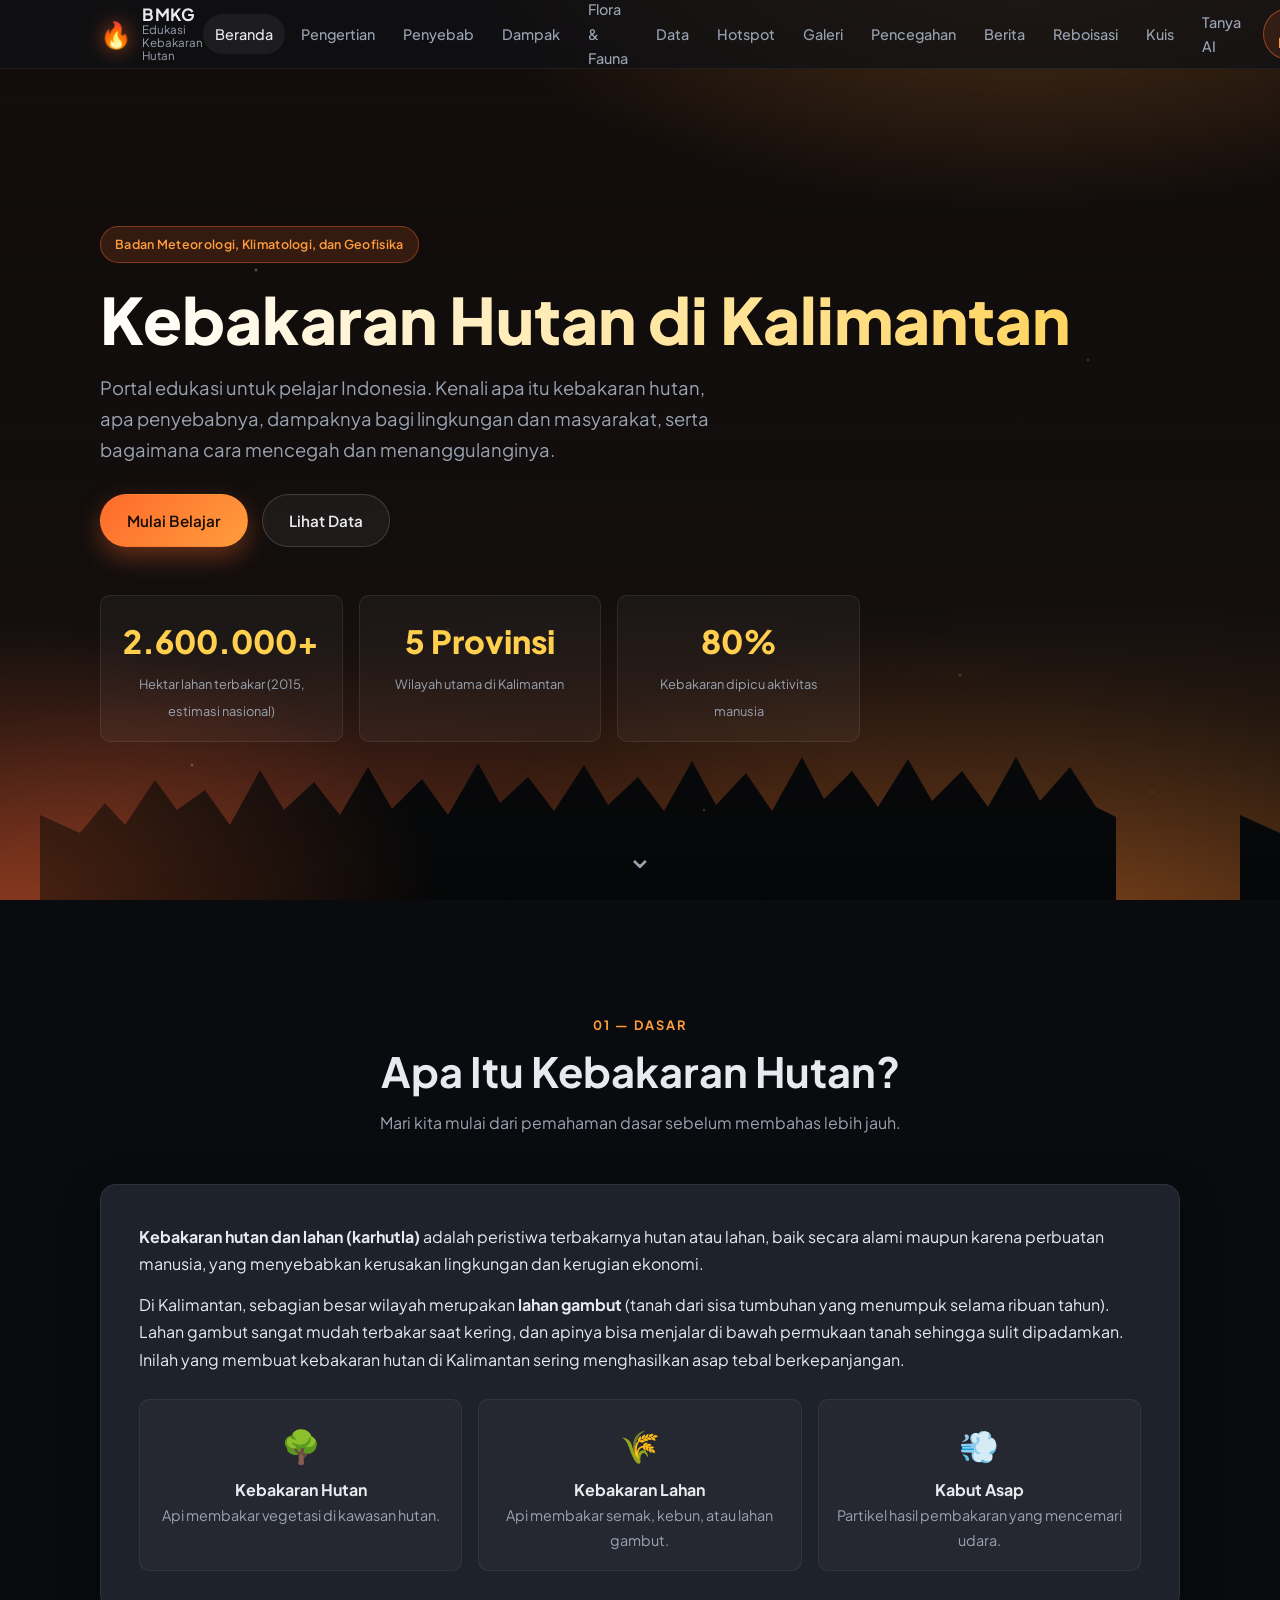
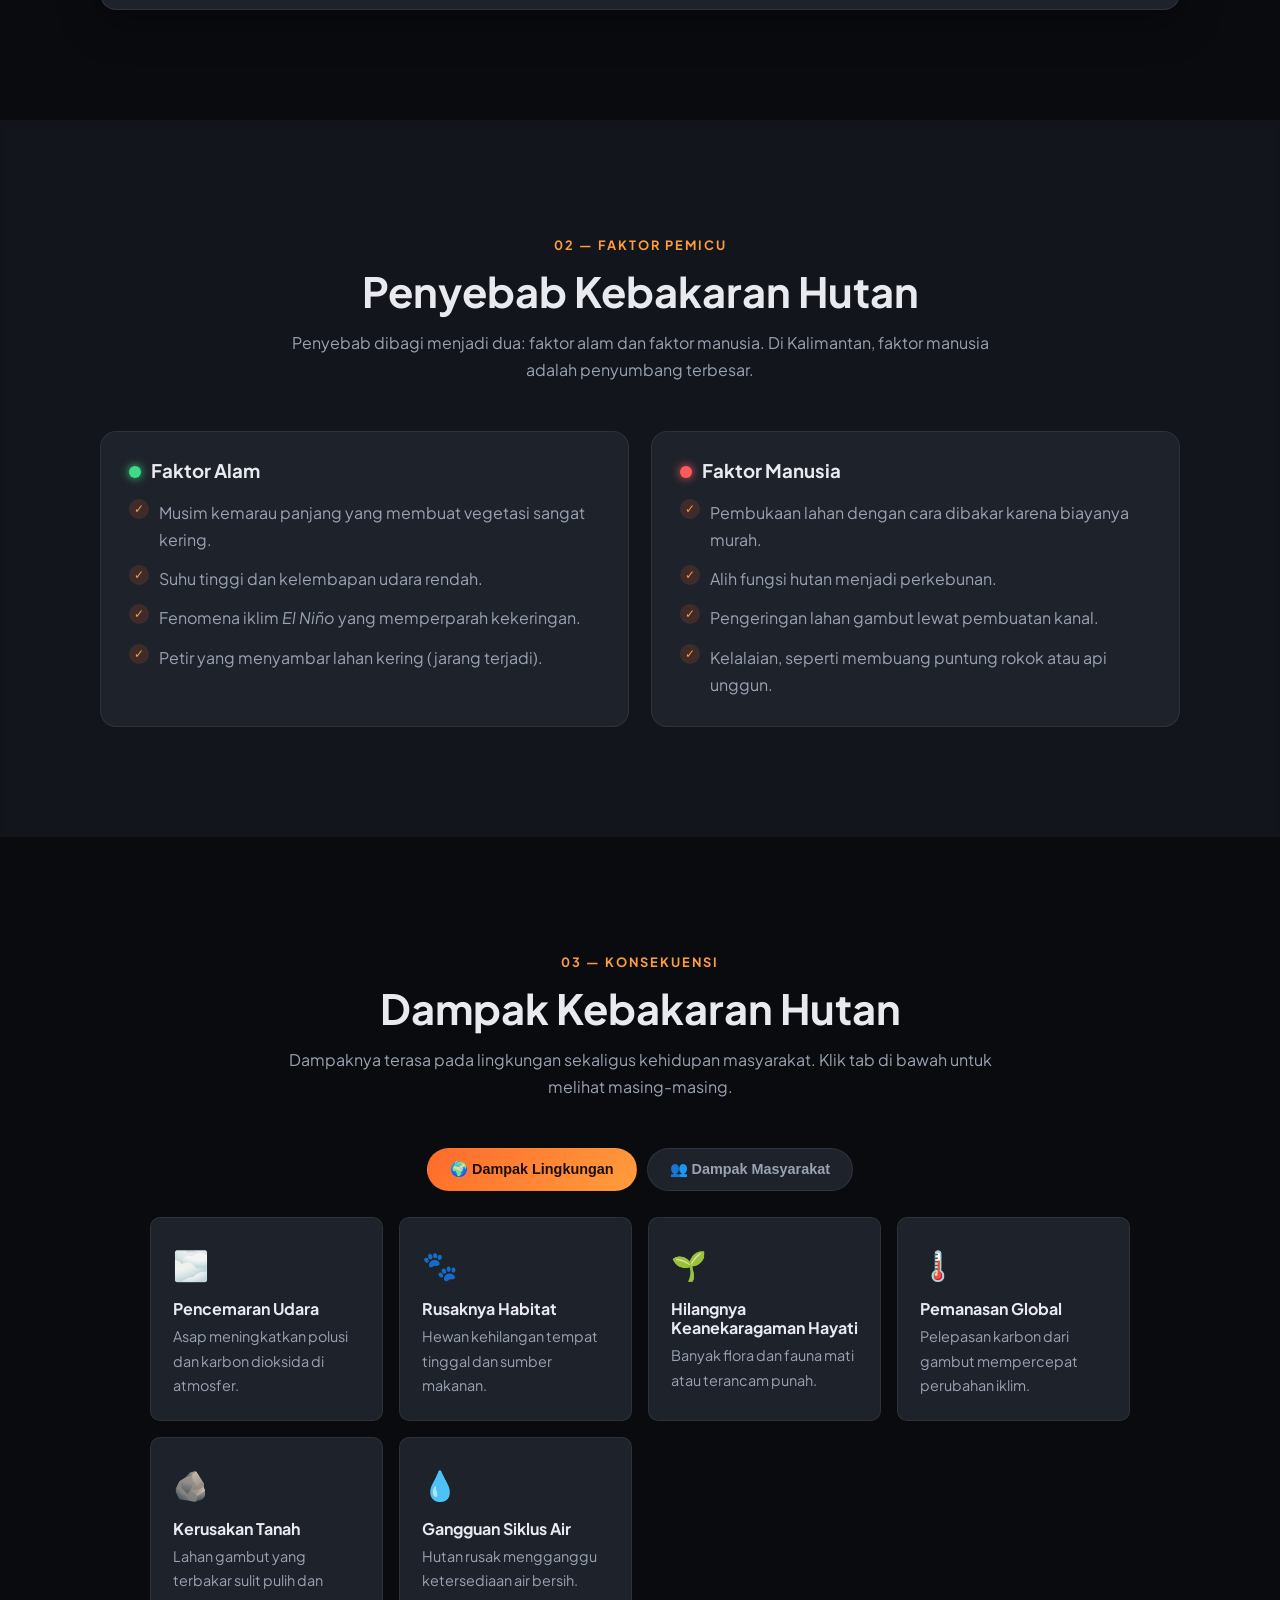
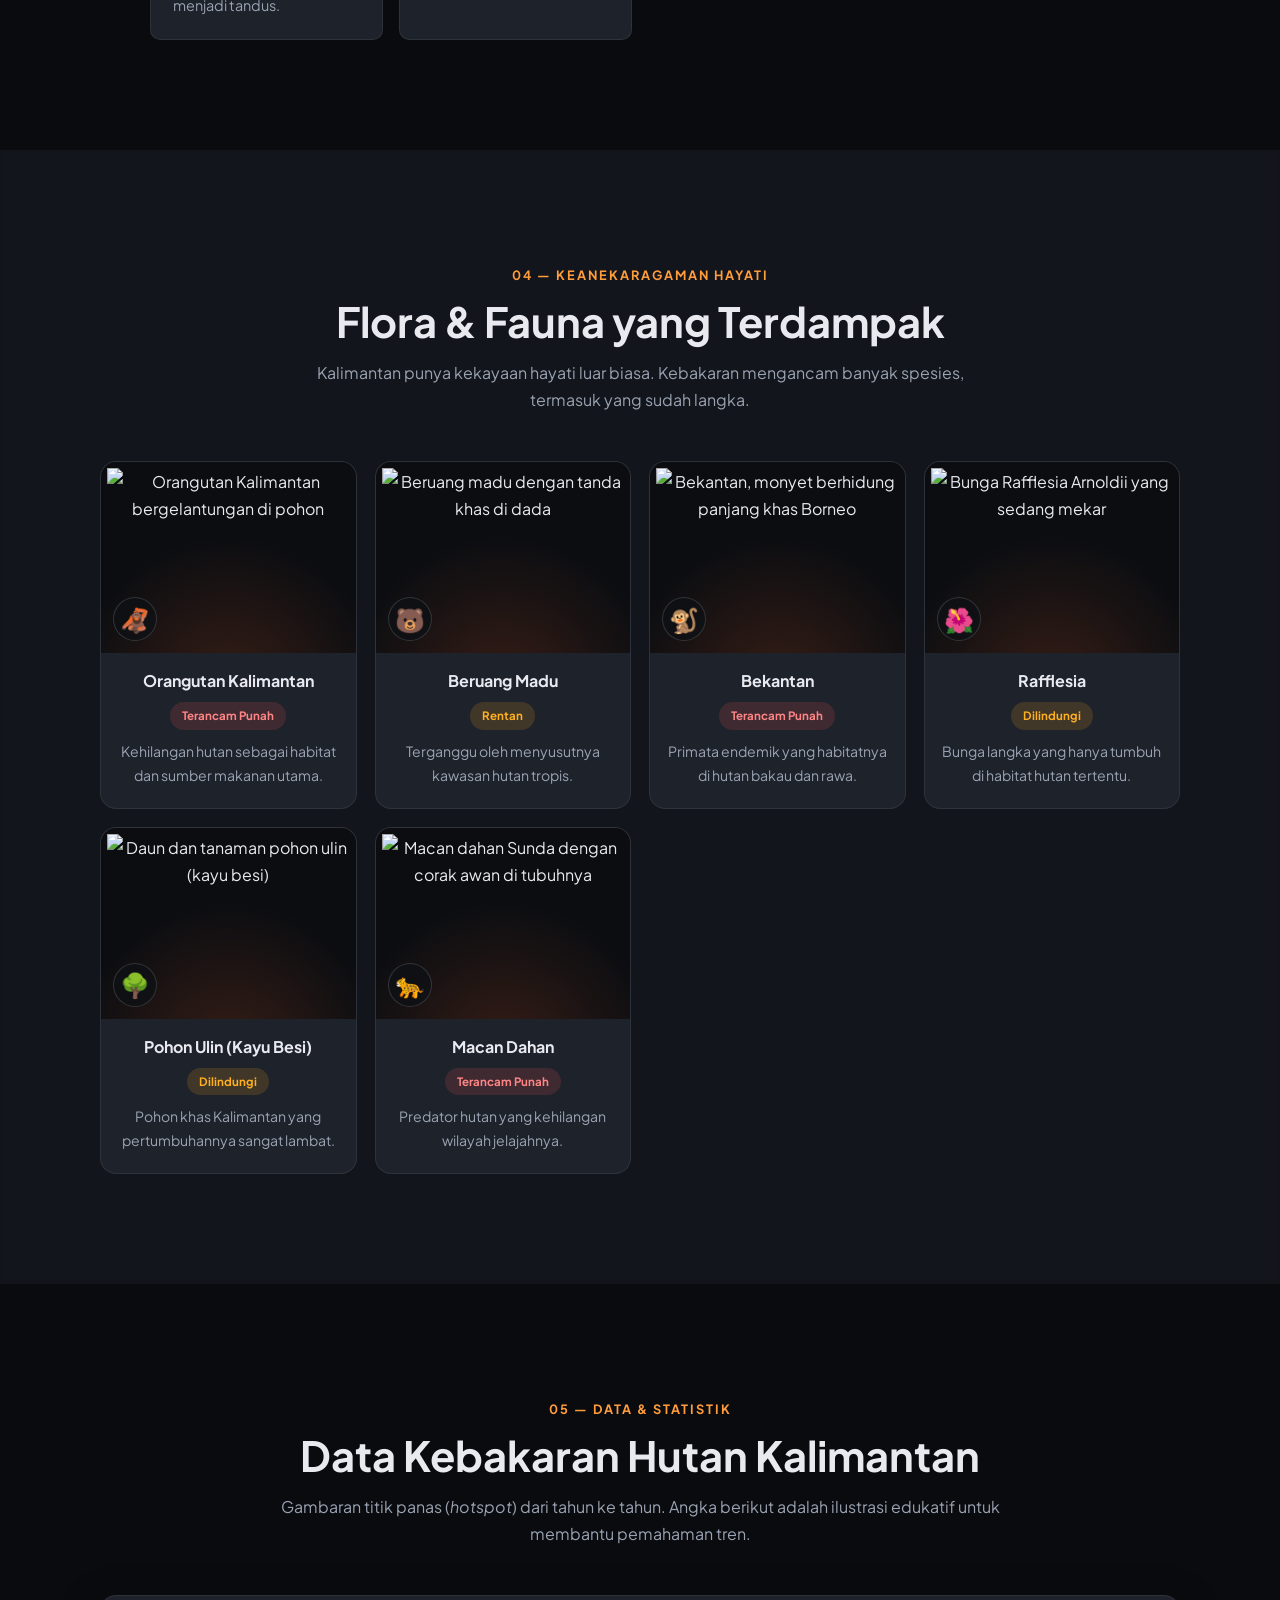
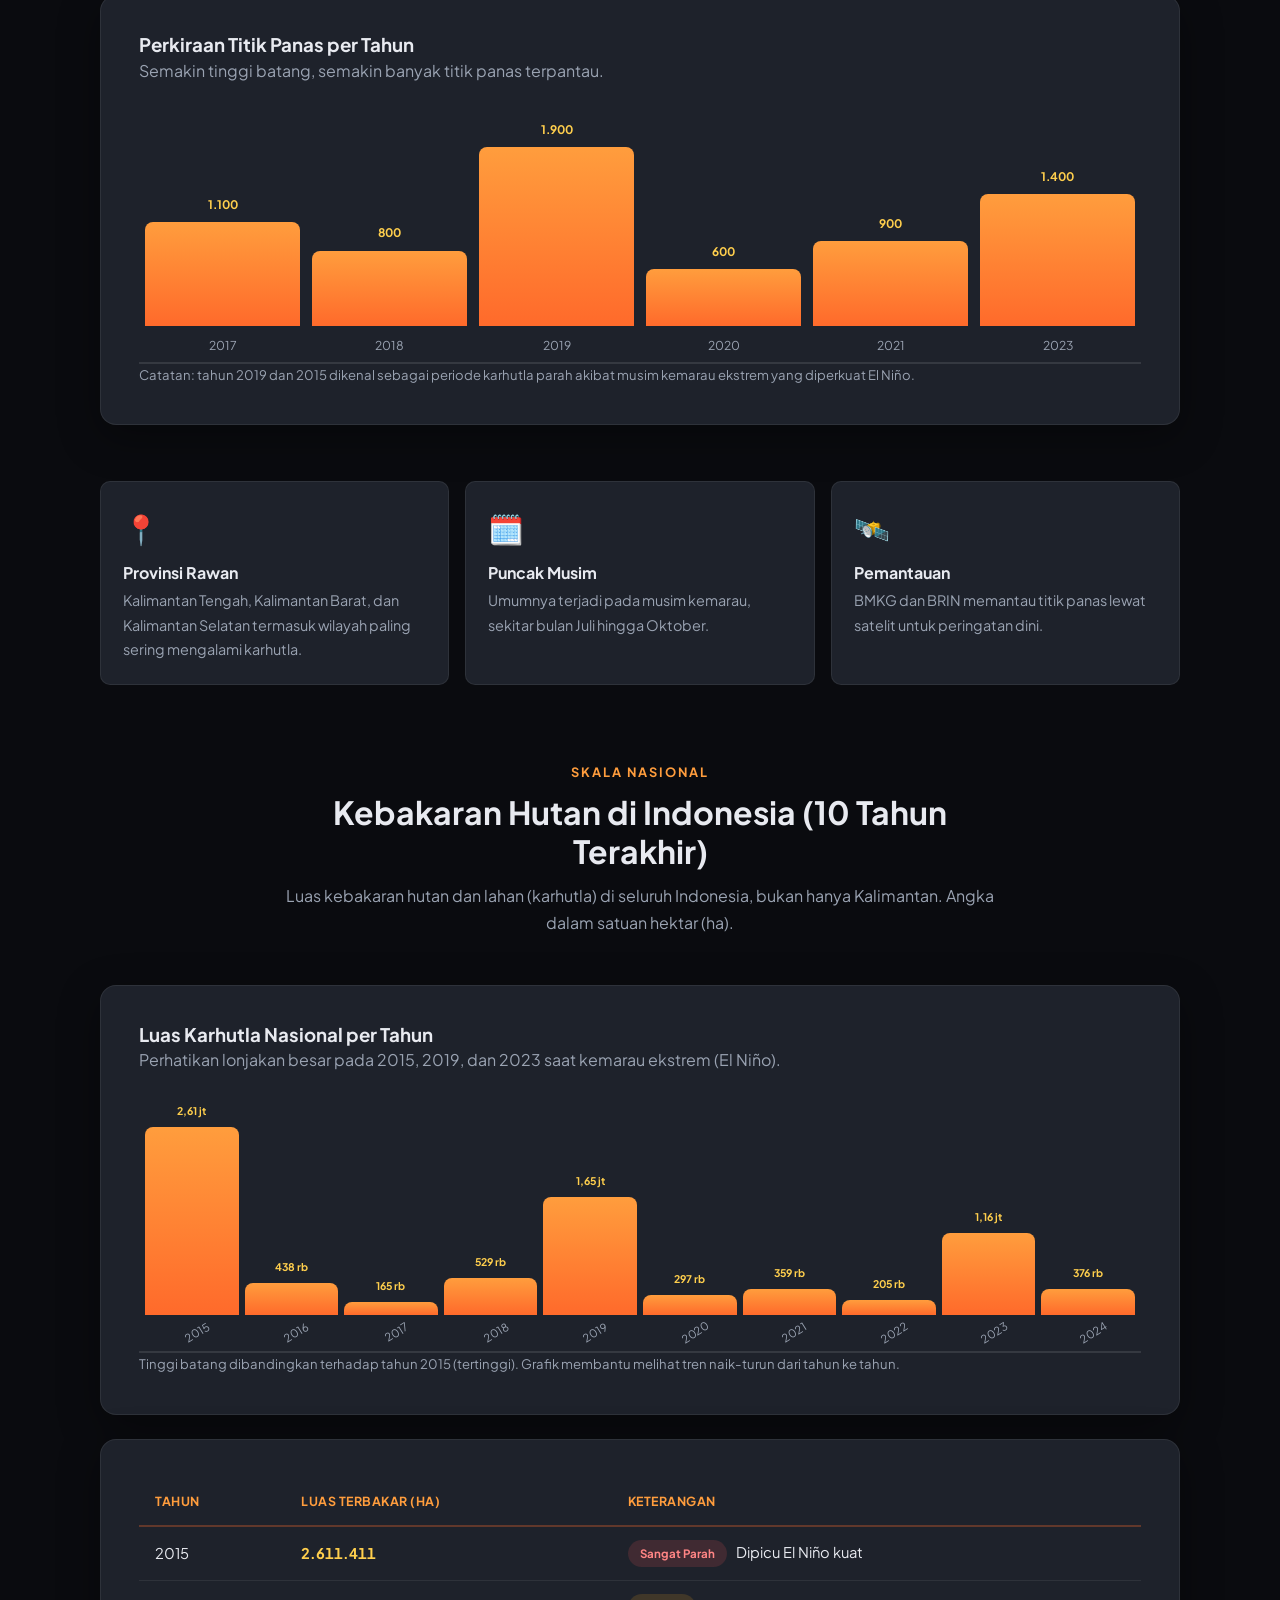
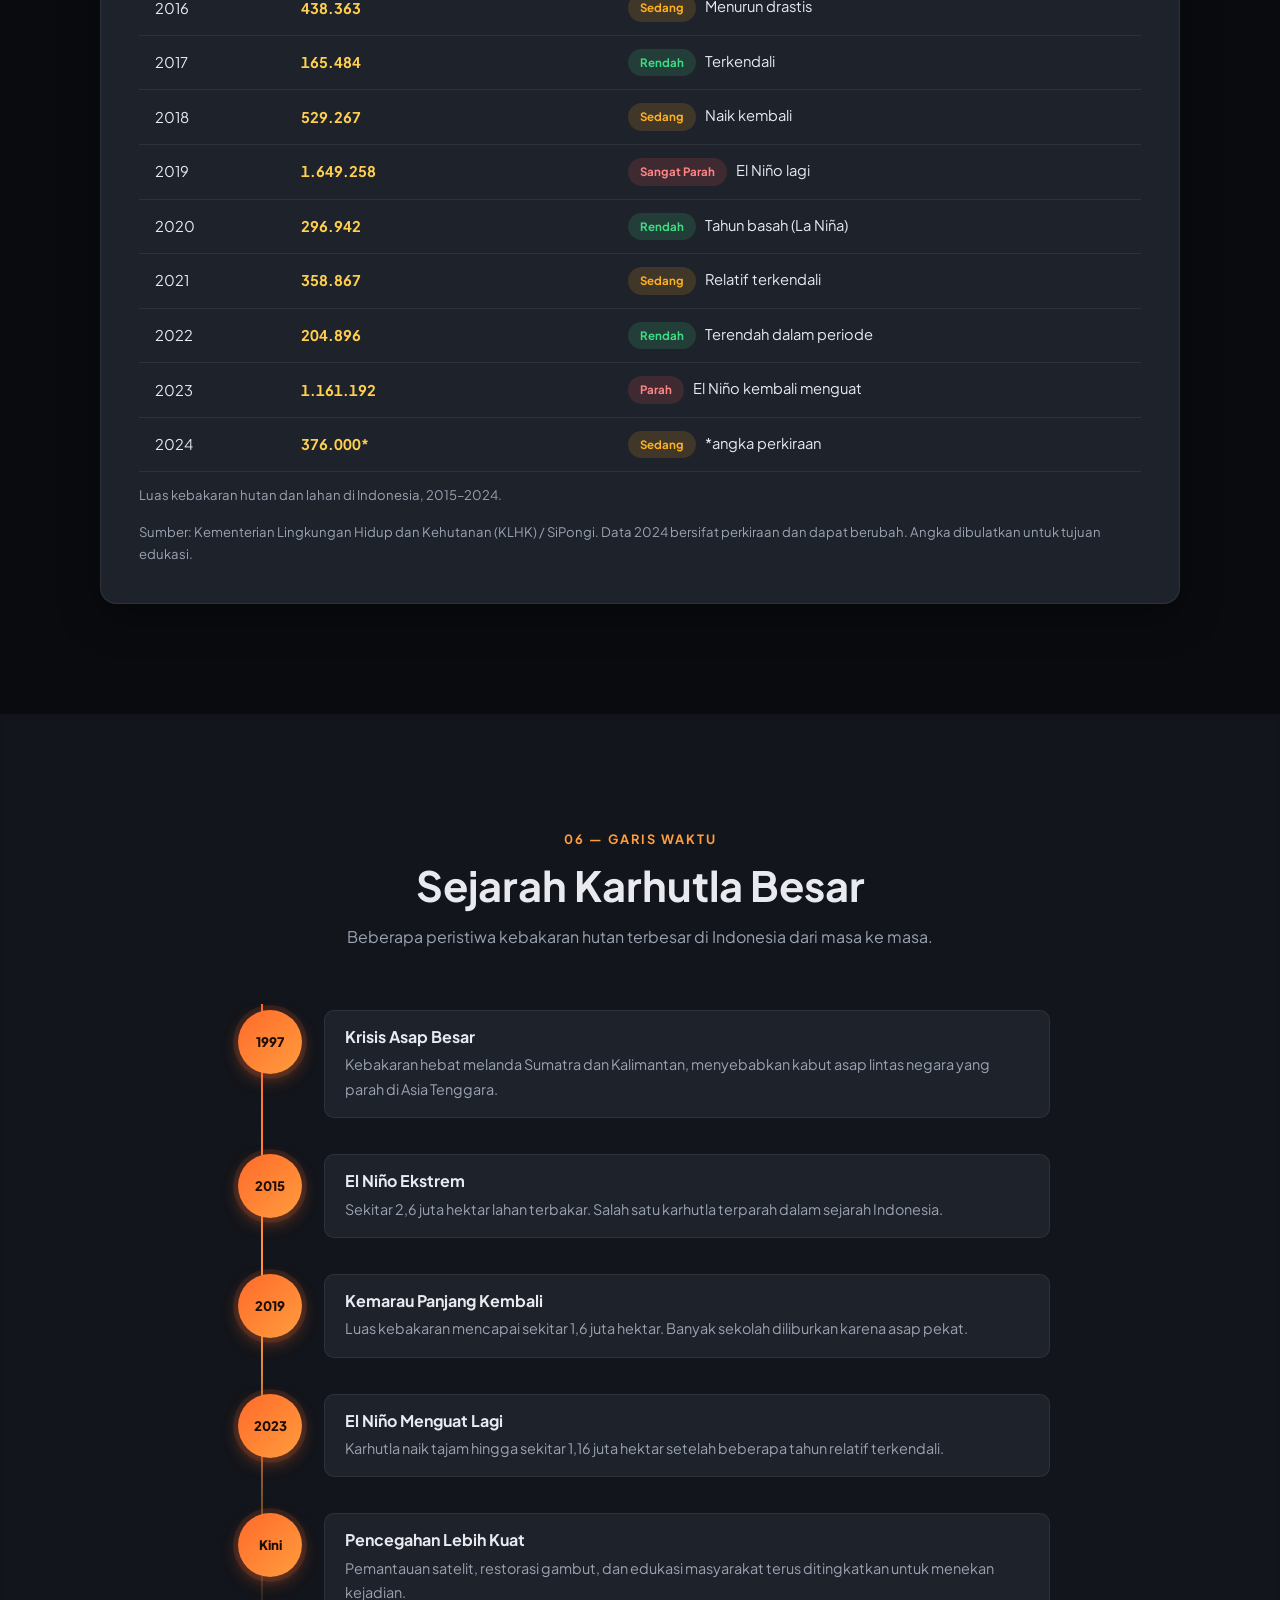
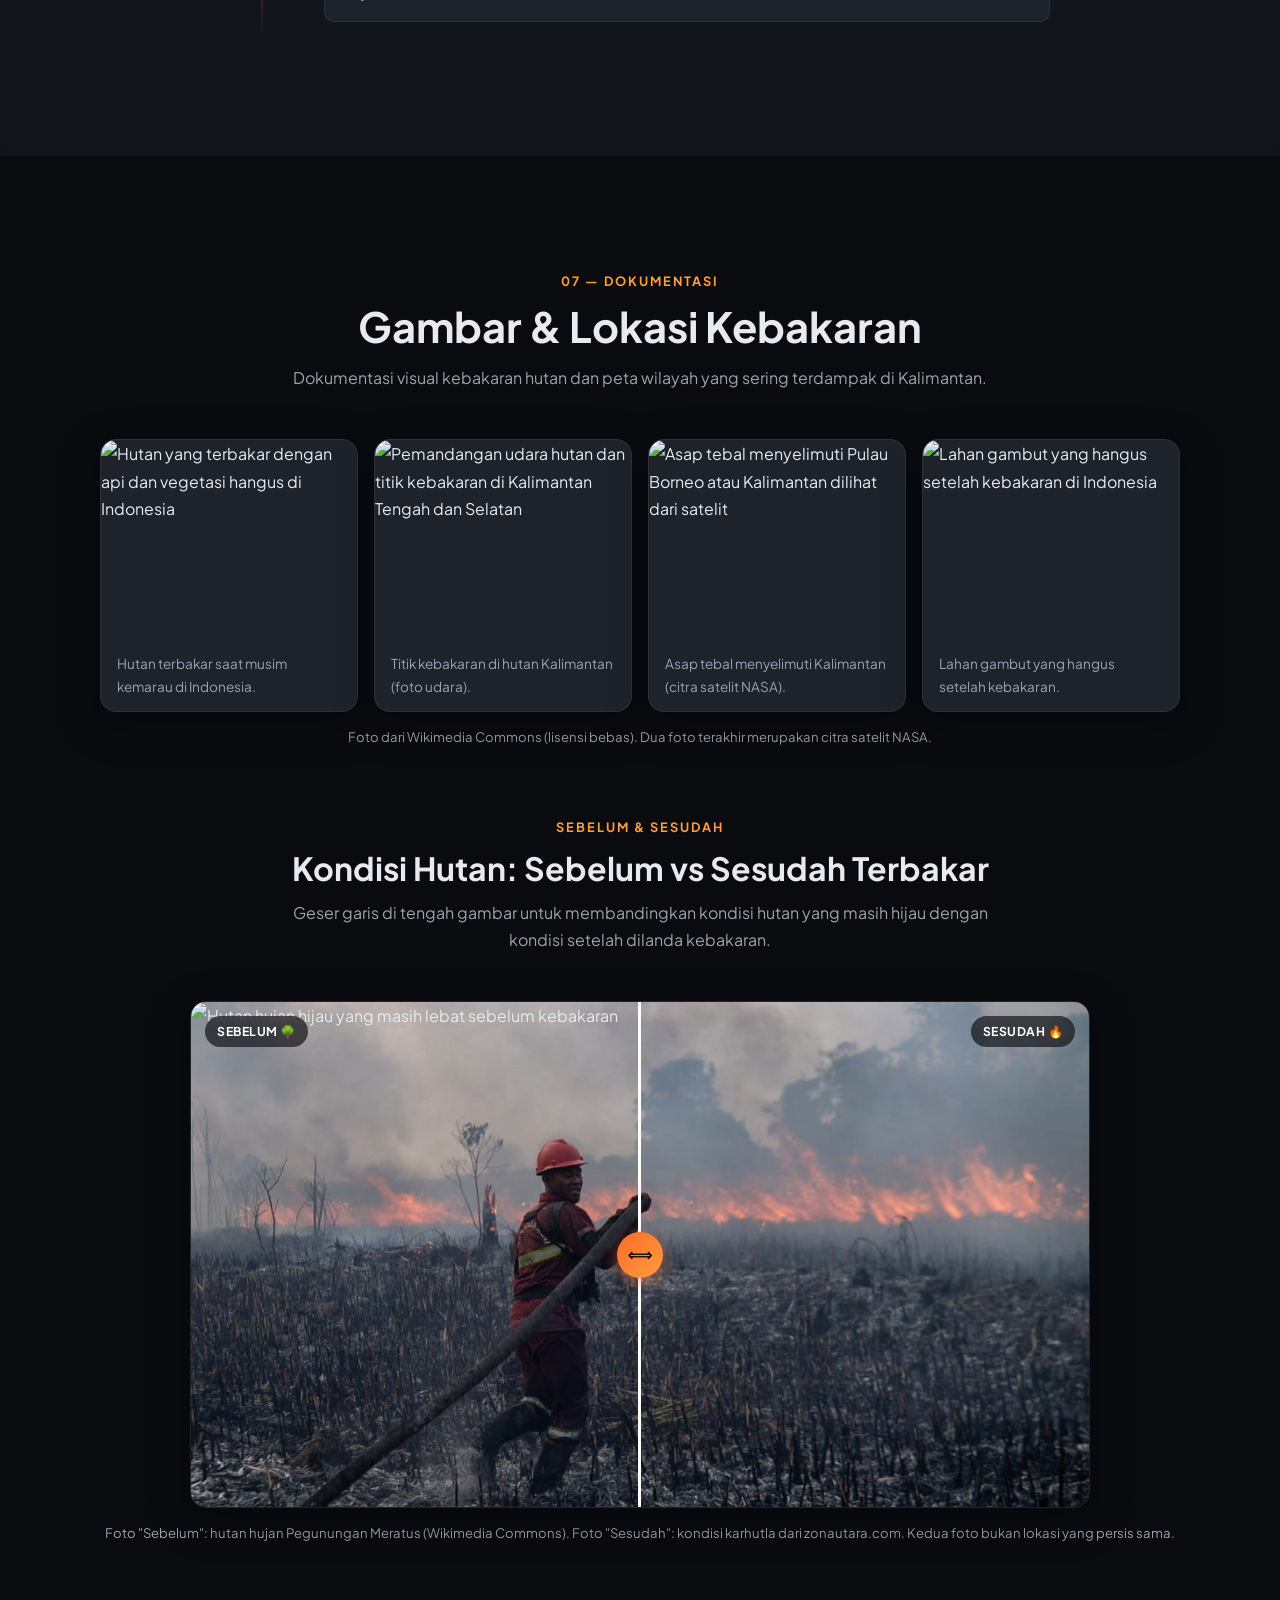
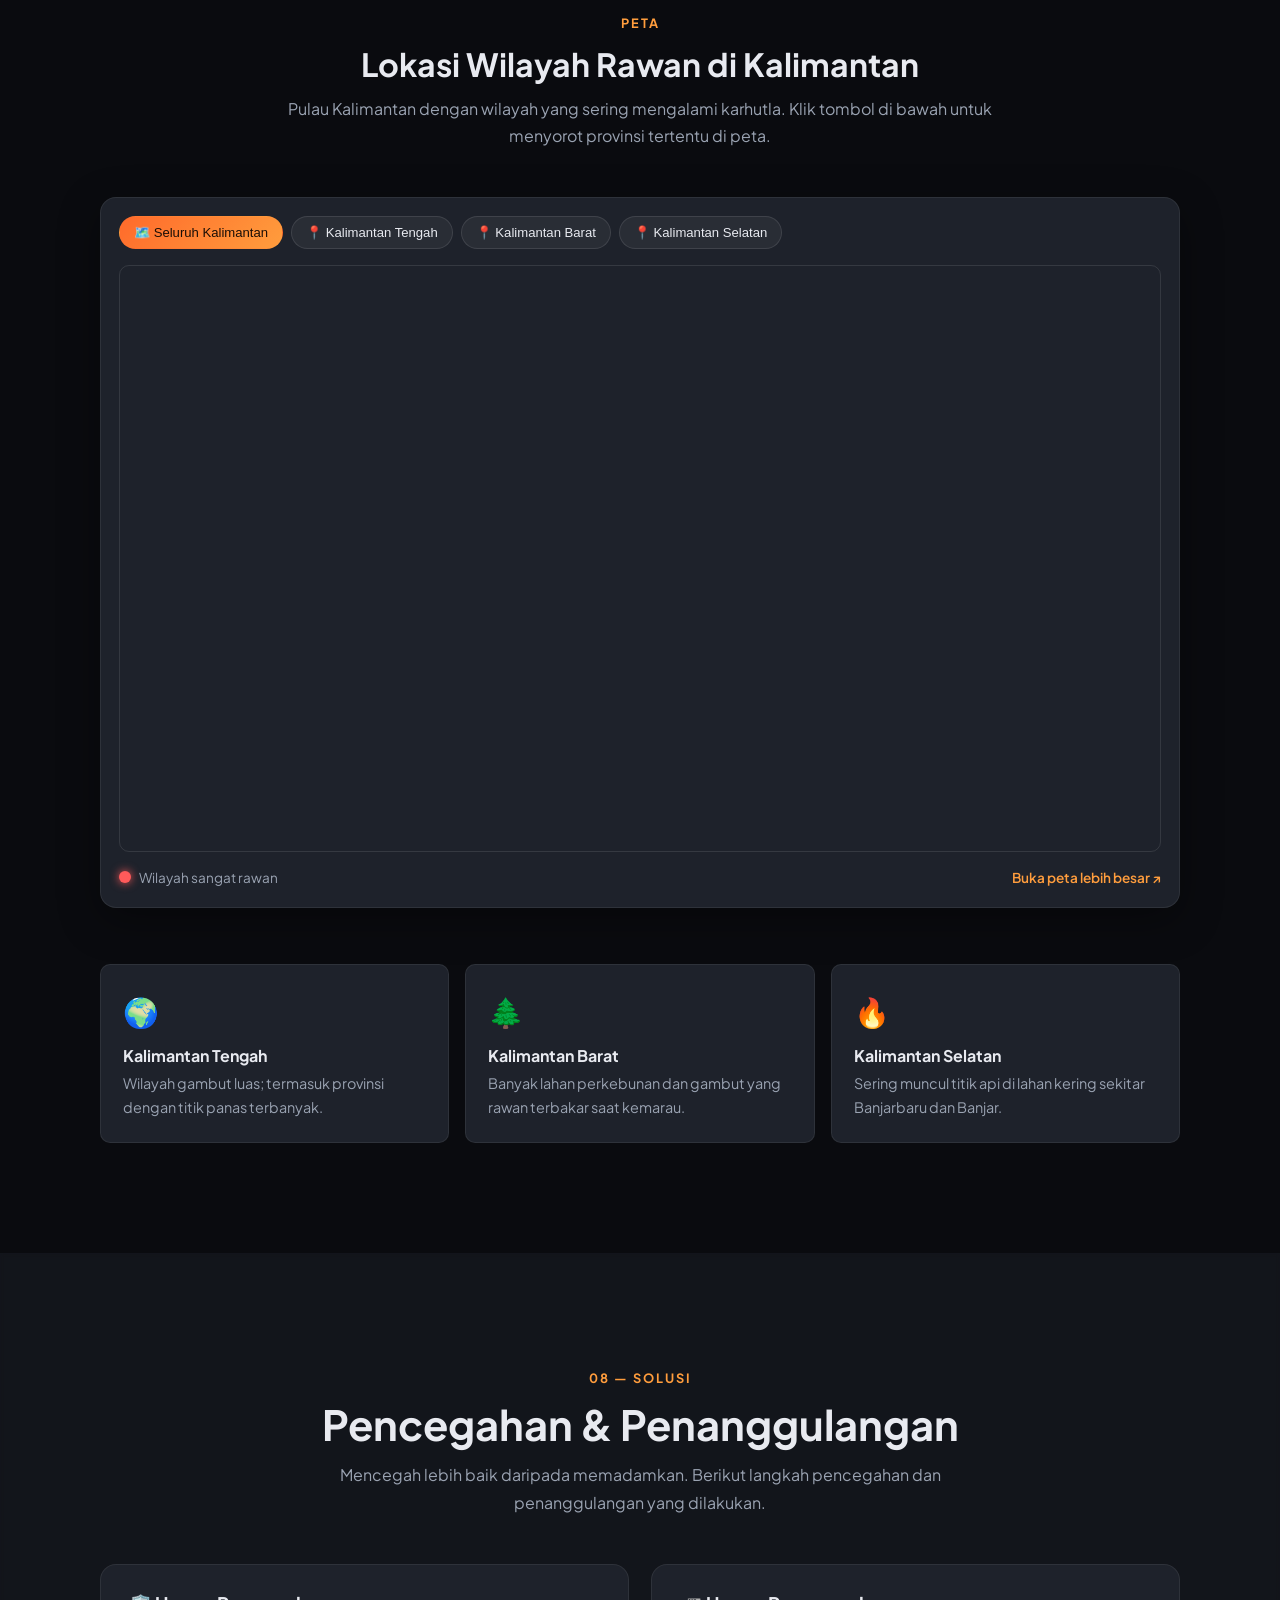
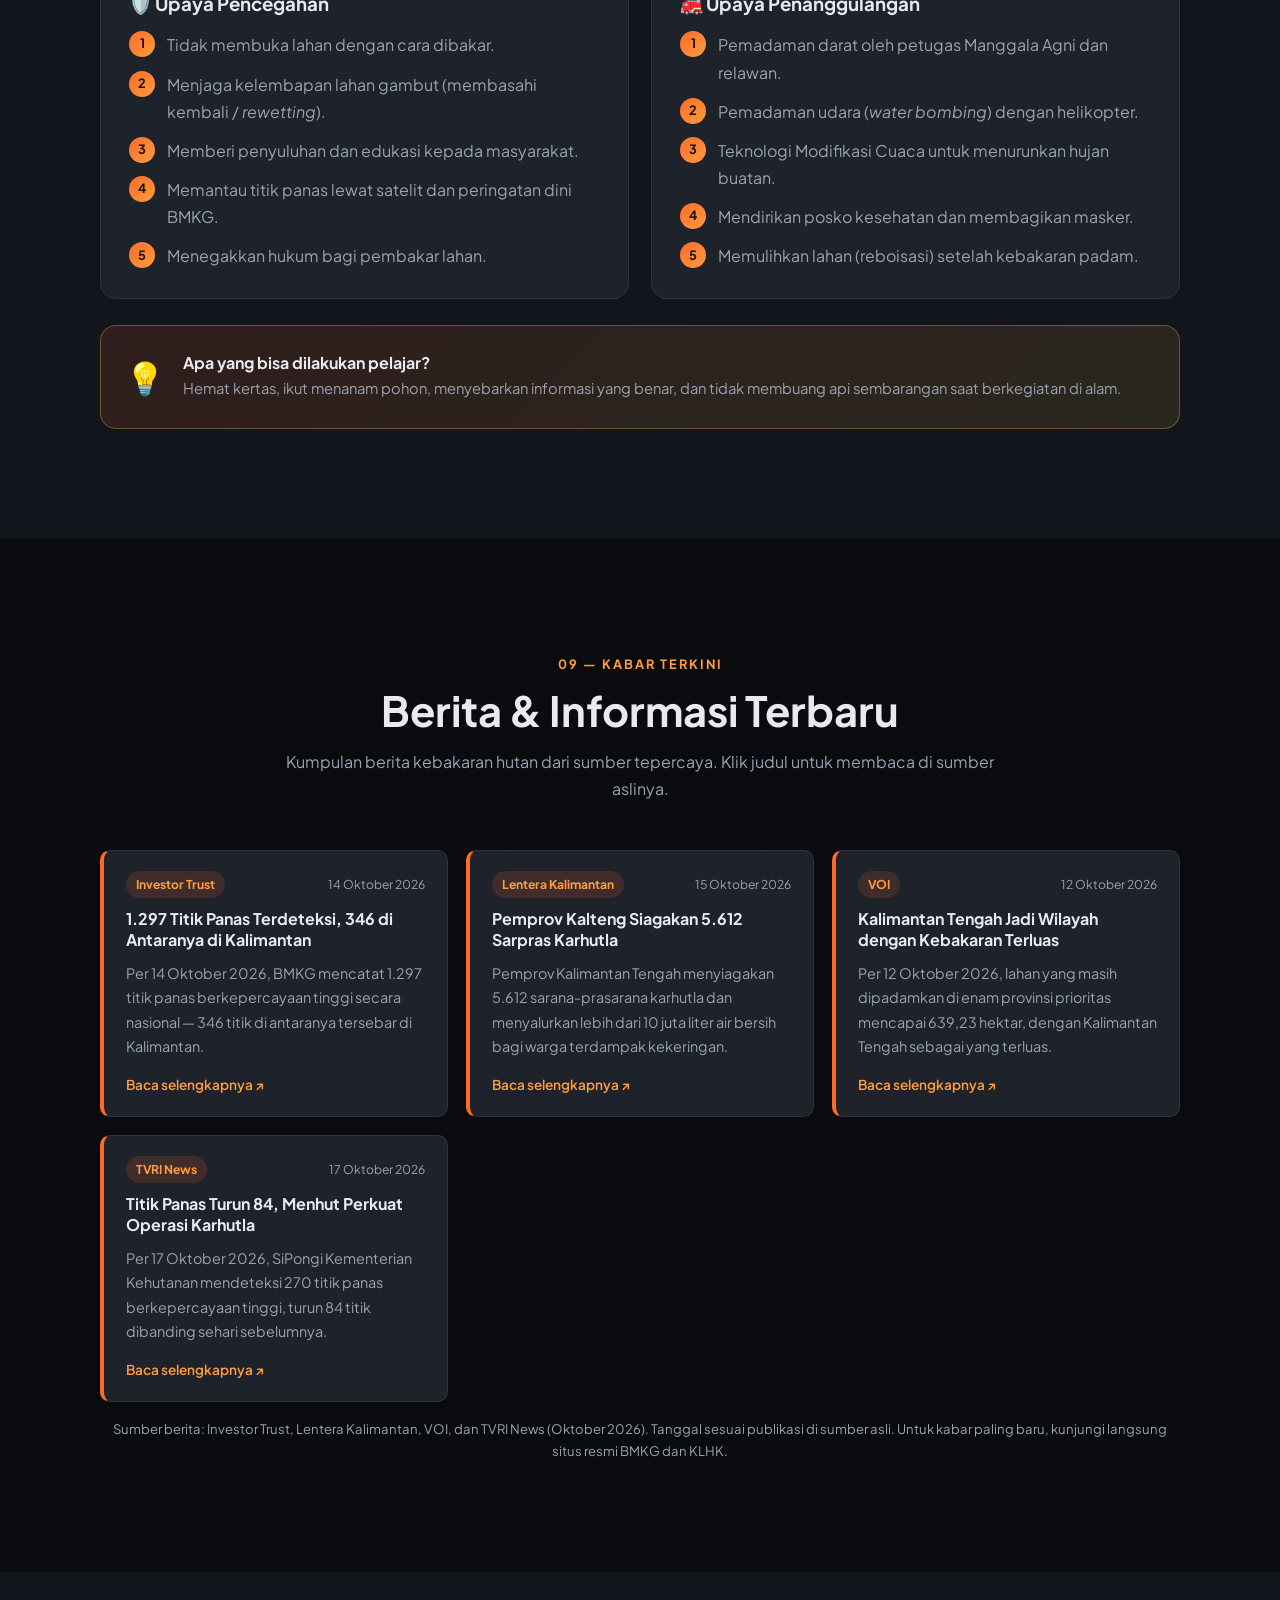
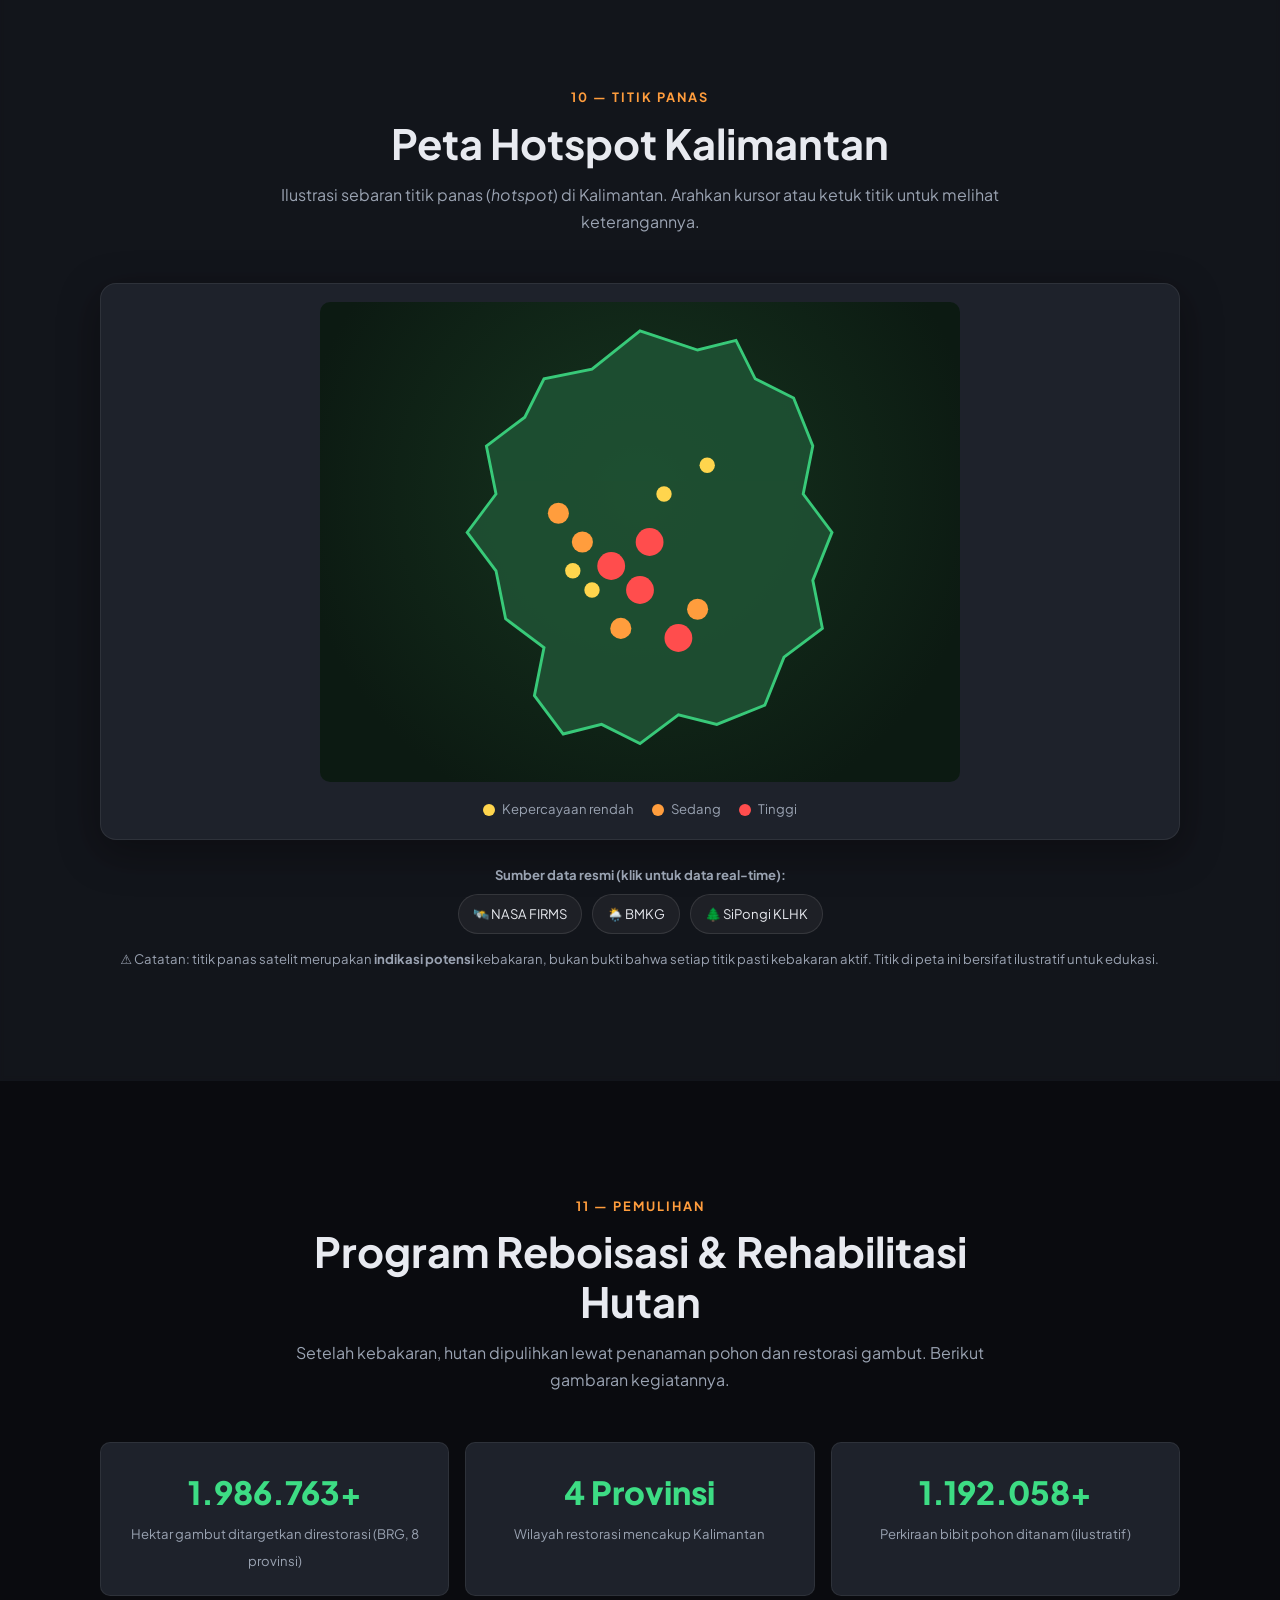
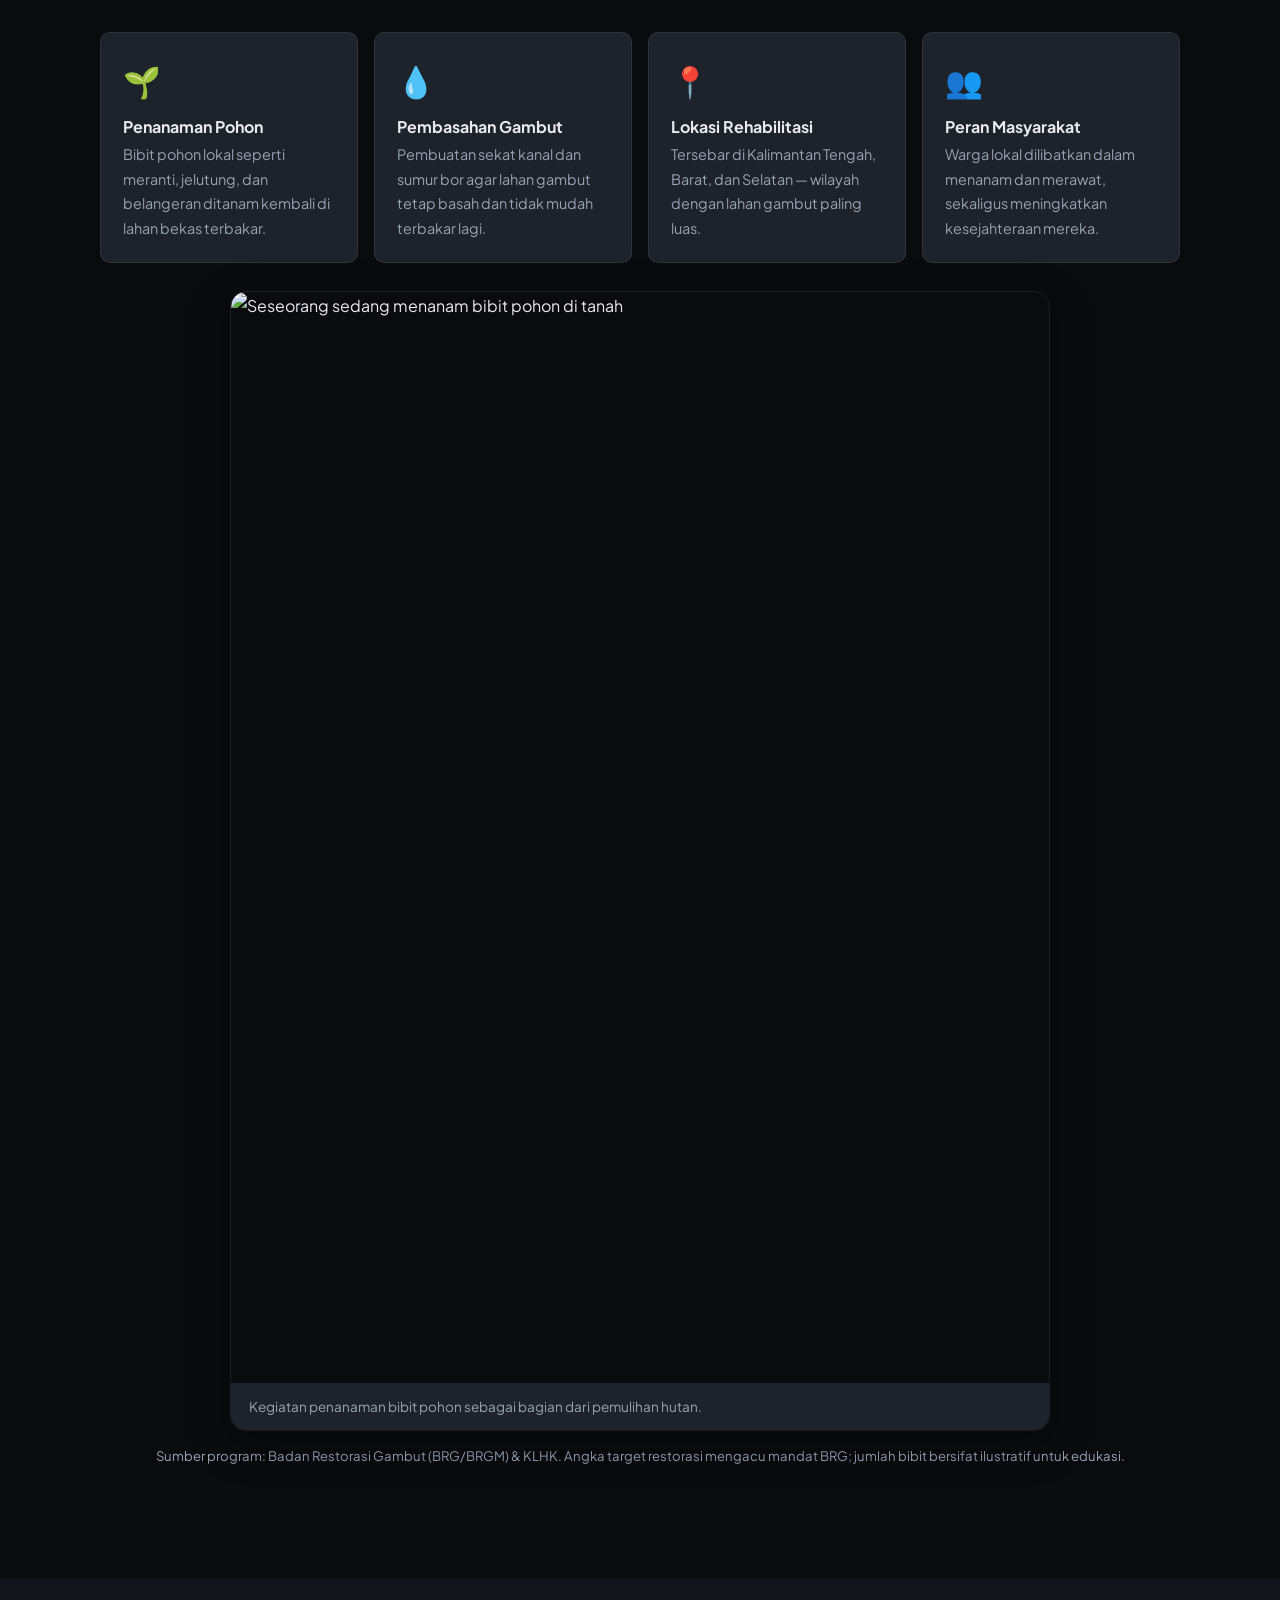
==== commit 4780c7dc: "fix website" ====
--- a/index.html
+++ b/index.html
@@ -700,63 +700,63 @@
         <div class="news-grid reveal">
           <article class="news-card">
             <div class="news-meta">
-              <span class="news-source">Okezone</span>
-              <time datetime="2026-09-05">5 September 2026</time>
+              <span class="news-source">Investor Trust</span>
+              <time datetime="2026-10-14">14 Oktober 2026</time>
             </div>
             <h4>
-              <a href="https://www.okezone.com/tag/karhutla/80" target="_blank" rel="noopener">
-                Padamkan Karhutla, BMKG Gencarkan Operasi Modifikasi Cuaca di Kalbar
+              <a href="https://investortrust.id/national/119624/dpr-minta-perusahaan-lalai-karhutla-ditindak-tegas-1297-titik-panas-terdeteksi" target="_blank" rel="noopener">
+                1.297 Titik Panas Terdeteksi, 346 di Antaranya di Kalimantan
               </a>
             </h4>
-            <p>BMKG mengoptimalkan analisis cuaca dan pemantauan atmosfer untuk mendukung Operasi Modifikasi Cuaca dalam penanganan karhutla di Kalimantan Barat.</p>
-            <a class="news-link" href="https://www.okezone.com/tag/karhutla/80" target="_blank" rel="noopener">Baca selengkapnya ↗</a>
+            <p>Per 14 Oktober 2026, BMKG mencatat 1.297 titik panas berkepercayaan tinggi secara nasional — 346 titik di antaranya tersebar di Kalimantan.</p>
+            <a class="news-link" href="https://investortrust.id/national/119624/dpr-minta-perusahaan-lalai-karhutla-ditindak-tegas-1297-titik-panas-terdeteksi" target="_blank" rel="noopener">Baca selengkapnya ↗</a>
+          </article>
+
+          <article class="news-card">
+            <div class="news-meta">
+              <span class="news-source">Lentera Kalimantan</span>
+              <time datetime="2026-10-15">15 Oktober 2026</time>
+            </div>
+            <h4>
+              <a href="https://lenterakalimantan.com/2026/10/pemprov-kalteng-siagakan-5-612-sarpras-karhutla-distribusi-air-bersih-tembus-10-juta-liter/" target="_blank" rel="noopener">
+                Pemprov Kalteng Siagakan 5.612 Sarpras Karhutla
+              </a>
+            </h4>
+            <p>Pemprov Kalimantan Tengah menyiagakan 5.612 sarana-prasarana karhutla dan menyalurkan lebih dari 10 juta liter air bersih bagi warga terdampak kekeringan.</p>
+            <a class="news-link" href="https://lenterakalimantan.com/2026/10/pemprov-kalteng-siagakan-5-612-sarpras-karhutla-distribusi-air-bersih-tembus-10-juta-liter/" target="_blank" rel="noopener">Baca selengkapnya ↗</a>
           </article>
 
           <article class="news-card">
             <div class="news-meta">
               <span class="news-source">VOI</span>
-              <time datetime="2026-08-25">25 Agustus 2026</time>
+              <time datetime="2026-10-12">12 Oktober 2026</time>
             </div>
             <h4>
-              <a href="https://voi.id/en/news/591127" target="_blank" rel="noopener">
-                BMKG Deteksi 473 Titik Panas di Kalimantan Selatan
+              <a href="https://voi.id/en/news/598224" target="_blank" rel="noopener">
+                Kalimantan Tengah Jadi Wilayah dengan Kebakaran Terluas
               </a>
             </h4>
-            <p>BMKG mendeteksi 473 titik panas yang tersebar di 11 kabupaten/kota di Kalimantan Selatan, terbanyak di Hulu Sungai Selatan, Tapin, dan Banjar.</p>
-            <a class="news-link" href="https://voi.id/en/news/591127" target="_blank" rel="noopener">Baca selengkapnya ↗</a>
+            <p>Per 12 Oktober 2026, lahan yang masih dipadamkan di enam provinsi prioritas mencapai 639,23 hektar, dengan Kalimantan Tengah sebagai yang terluas.</p>
+            <a class="news-link" href="https://voi.id/en/news/598224" target="_blank" rel="noopener">Baca selengkapnya ↗</a>
           </article>
 
           <article class="news-card">
             <div class="news-meta">
-              <span class="news-source">BMKG Stasiun Klimatologi Kalsel</span>
-              <time datetime="2026-09-09">9 September 2026</time>
+              <span class="news-source">TVRI News</span>
+              <time datetime="2026-10-17">17 Oktober 2026</time>
             </div>
             <h4>
-              <a href="https://staklim-kalsel.bmkg.go.id/" target="_blank" rel="noopener">
-                Prospek Cuaca Kalsel 9–15 September 2026: Waspada Potensi Karhutla
+              <a href="https://nasional.tvrinews.com/berita/tpzqrni-hotspot-turun-84-titik-menhut-perkuat-operasi-karhutla" target="_blank" rel="noopener">
+                Titik Panas Turun 84, Menhut Perkuat Operasi Karhutla
               </a>
             </h4>
-            <p>BMKG mengingatkan potensi kebakaran hutan dan lahan di Kalimantan Selatan seiring prakiraan cuaca kering sepekan ke depan.</p>
-            <a class="news-link" href="https://staklim-kalsel.bmkg.go.id/" target="_blank" rel="noopener">Baca selengkapnya ↗</a>
-          </article>
-
-          <article class="news-card">
-            <div class="news-meta">
-              <span class="news-source">VOI</span>
-              <time datetime="2026-03-05">5 Maret 2026</time>
-            </div>
-            <h4>
-              <a href="https://voi.id/en/news/563023" target="_blank" rel="noopener">
-                Kemenhut Intensifkan Pemadaman Karhutla di Kalimantan Barat
-              </a>
-            </h4>
-            <p>Kementerian Kehutanan mengintensifkan upaya pemadaman karhutla di beberapa wilayah Kalimantan Barat, termasuk Kabupaten Kubu Raya.</p>
-            <a class="news-link" href="https://voi.id/en/news/563023" target="_blank" rel="noopener">Baca selengkapnya ↗</a>
+            <p>Per 17 Oktober 2026, SiPongi Kementerian Kehutanan mendeteksi 270 titik panas berkepercayaan tinggi, turun 84 titik dibanding sehari sebelumnya.</p>
+            <a class="news-link" href="https://nasional.tvrinews.com/berita/tpzqrni-hotspot-turun-84-titik-menhut-perkuat-operasi-karhutla" target="_blank" rel="noopener">Baca selengkapnya ↗</a>
           </article>
         </div>
         <p class="muted small" style="text-align:center;margin-top:16px">
-          Sumber berita: Okezone, VOI, dan BMKG. Tanggal sesuai publikasi di sumber asli.
-          Untuk kabar paling baru, kunjungi langsung situs resmi BMKG dan KLHK.
+          Sumber berita: Investor Trust, Lentera Kalimantan, VOI, dan TVRI News (Oktober 2026).
+          Tanggal sesuai publikasi di sumber asli. Untuk kabar paling baru, kunjungi langsung situs resmi BMKG dan KLHK.
         </p>
       </div>
     </section>
